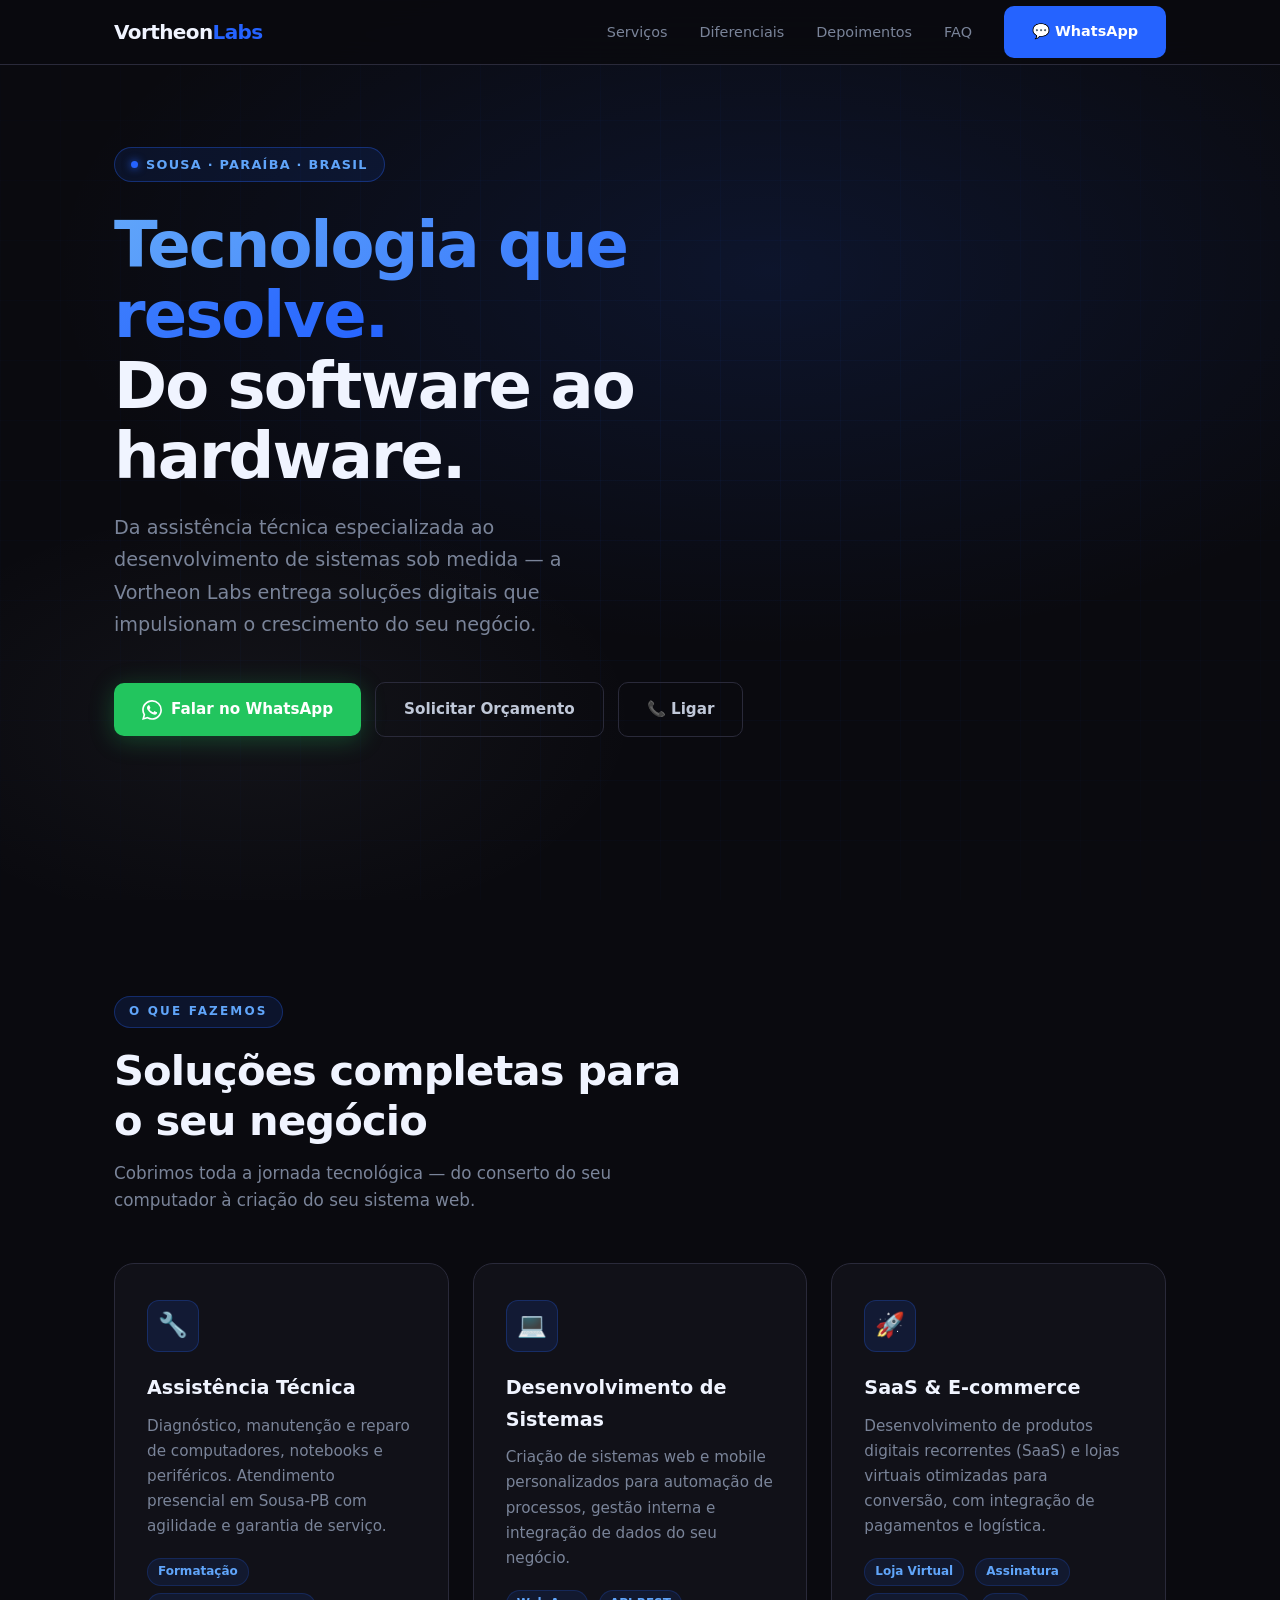
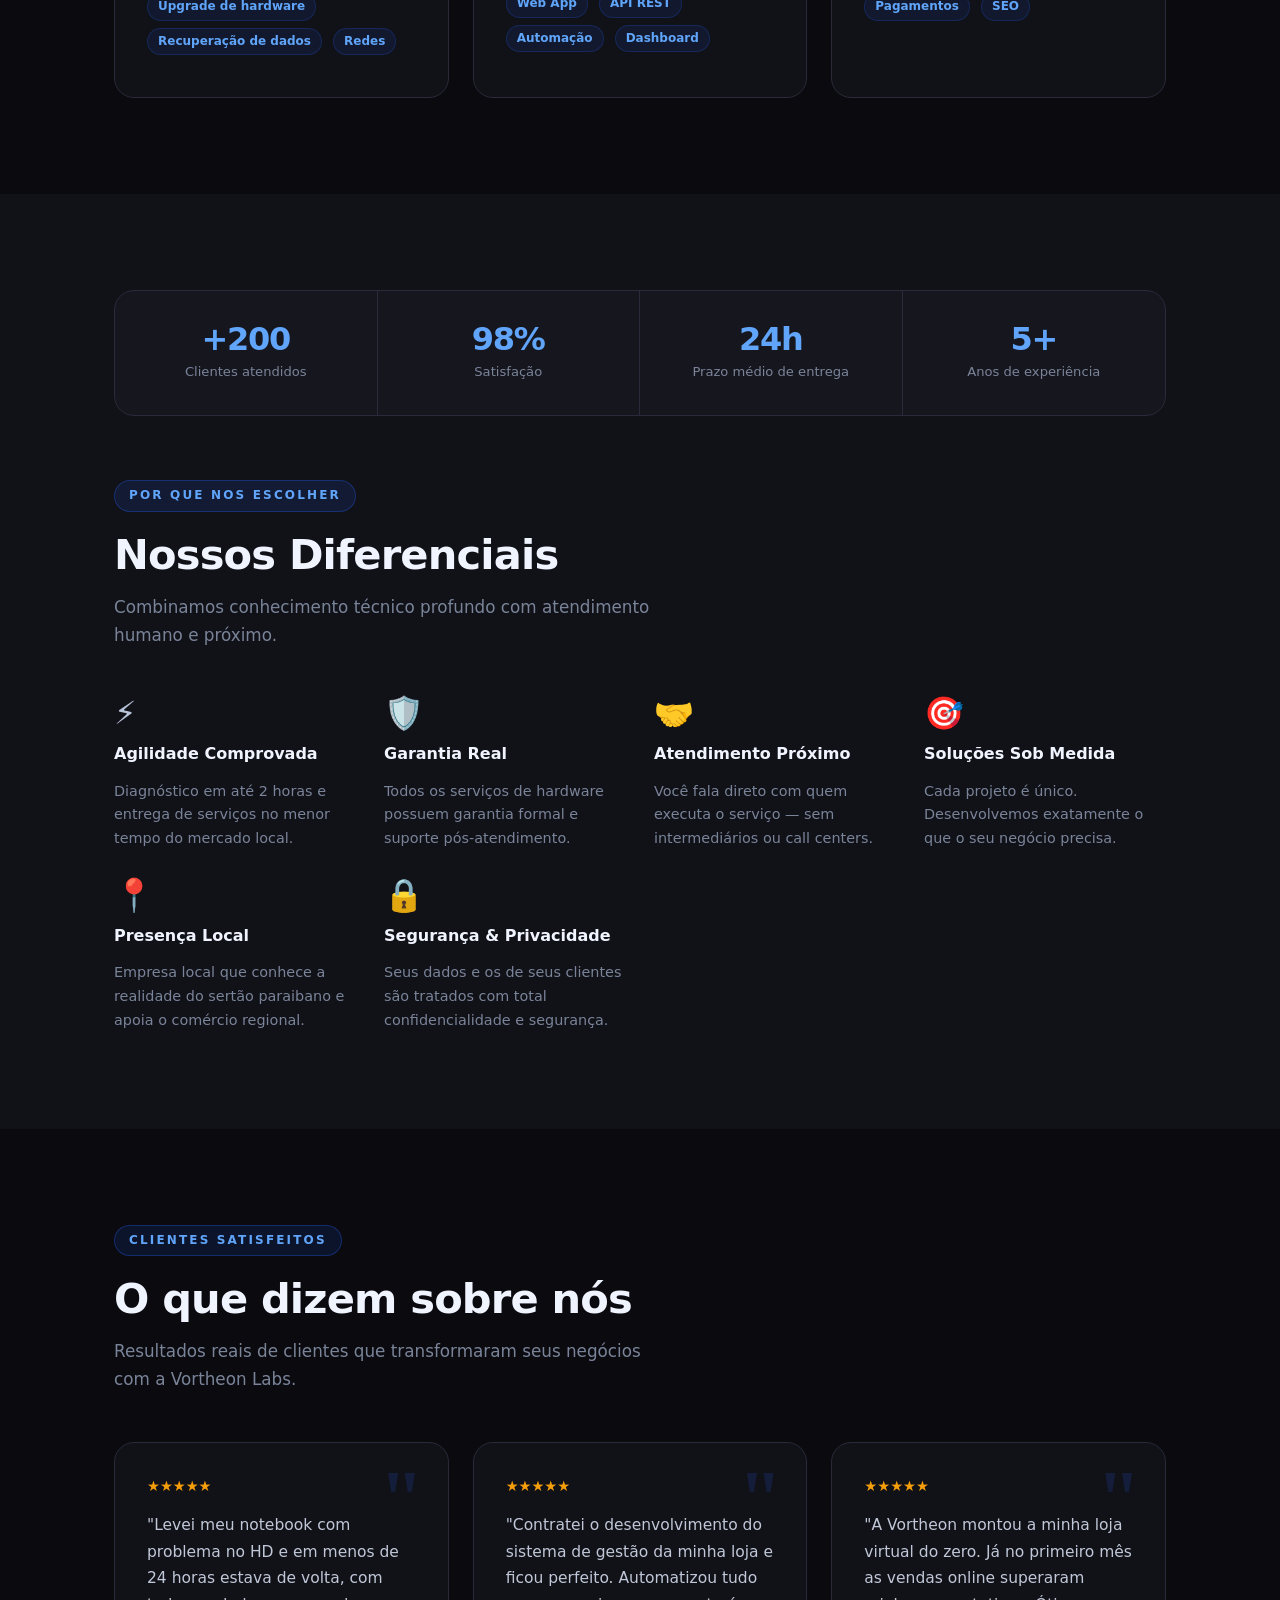
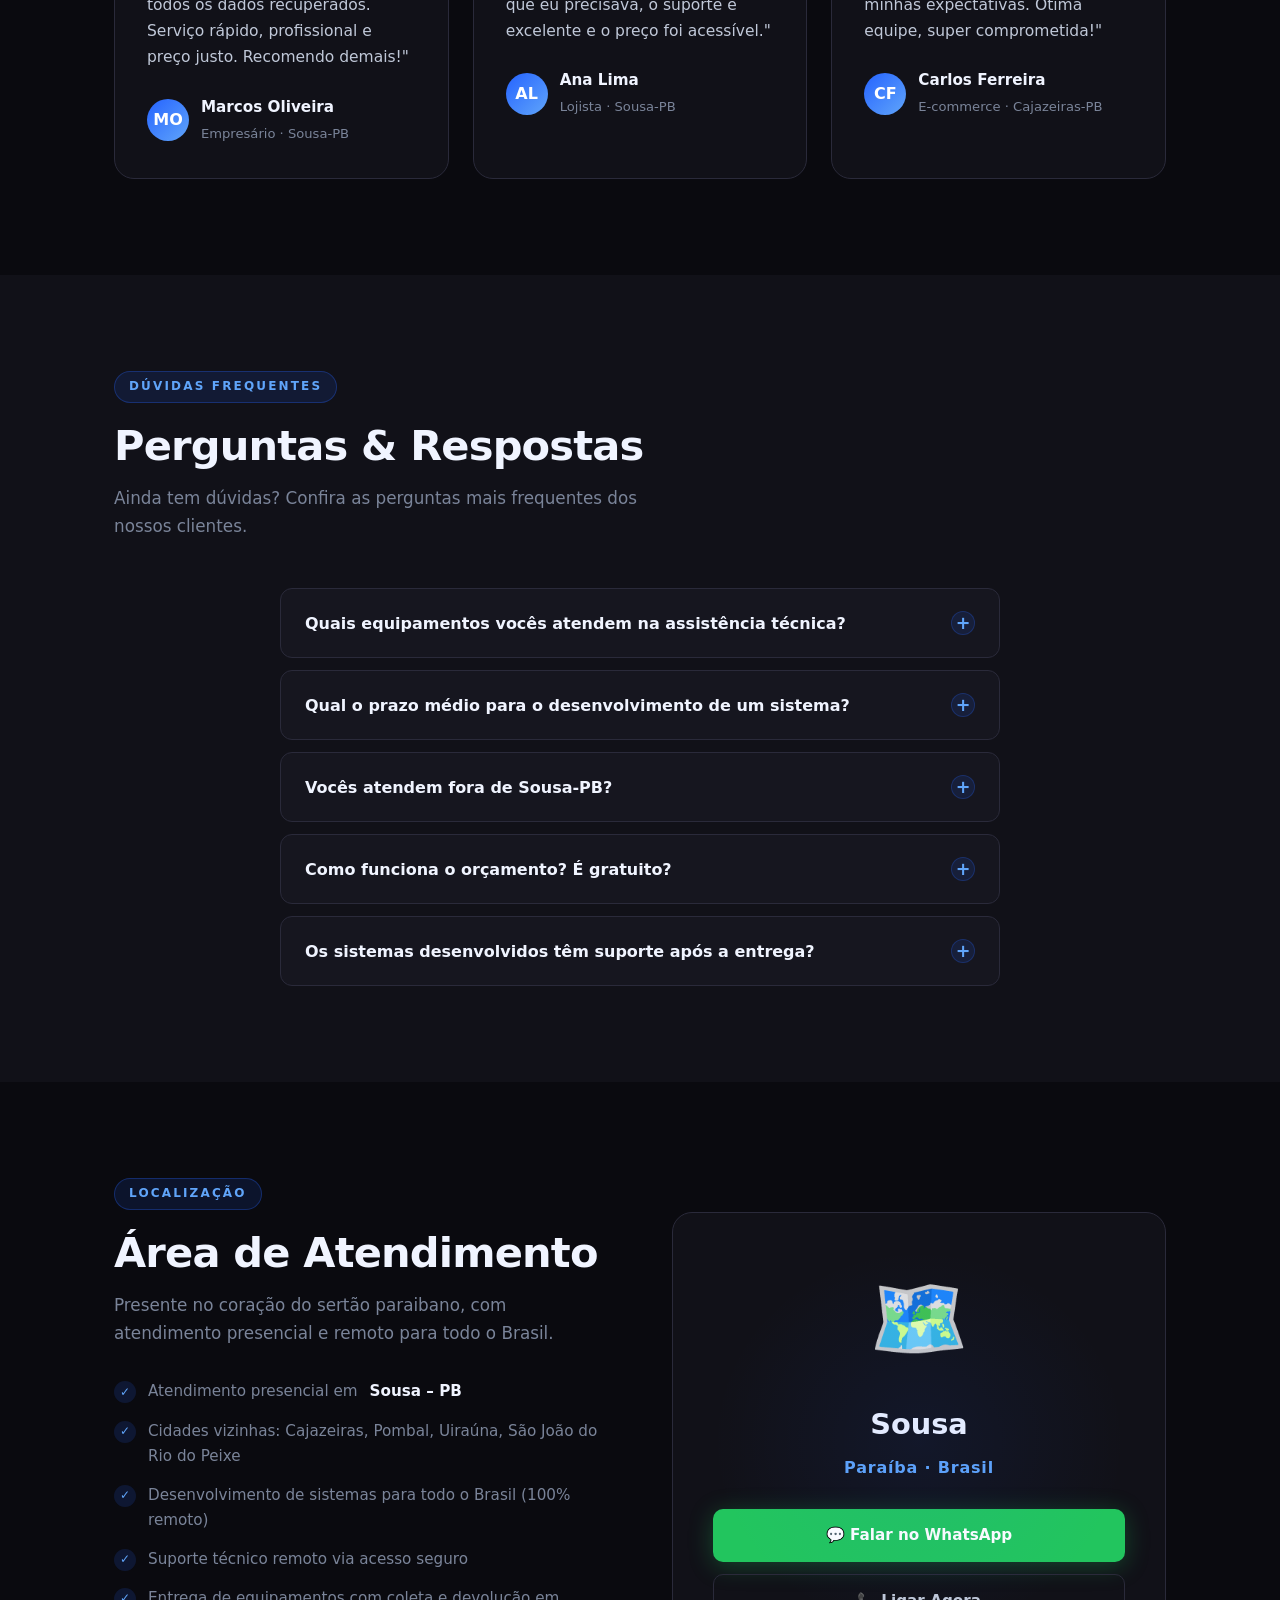
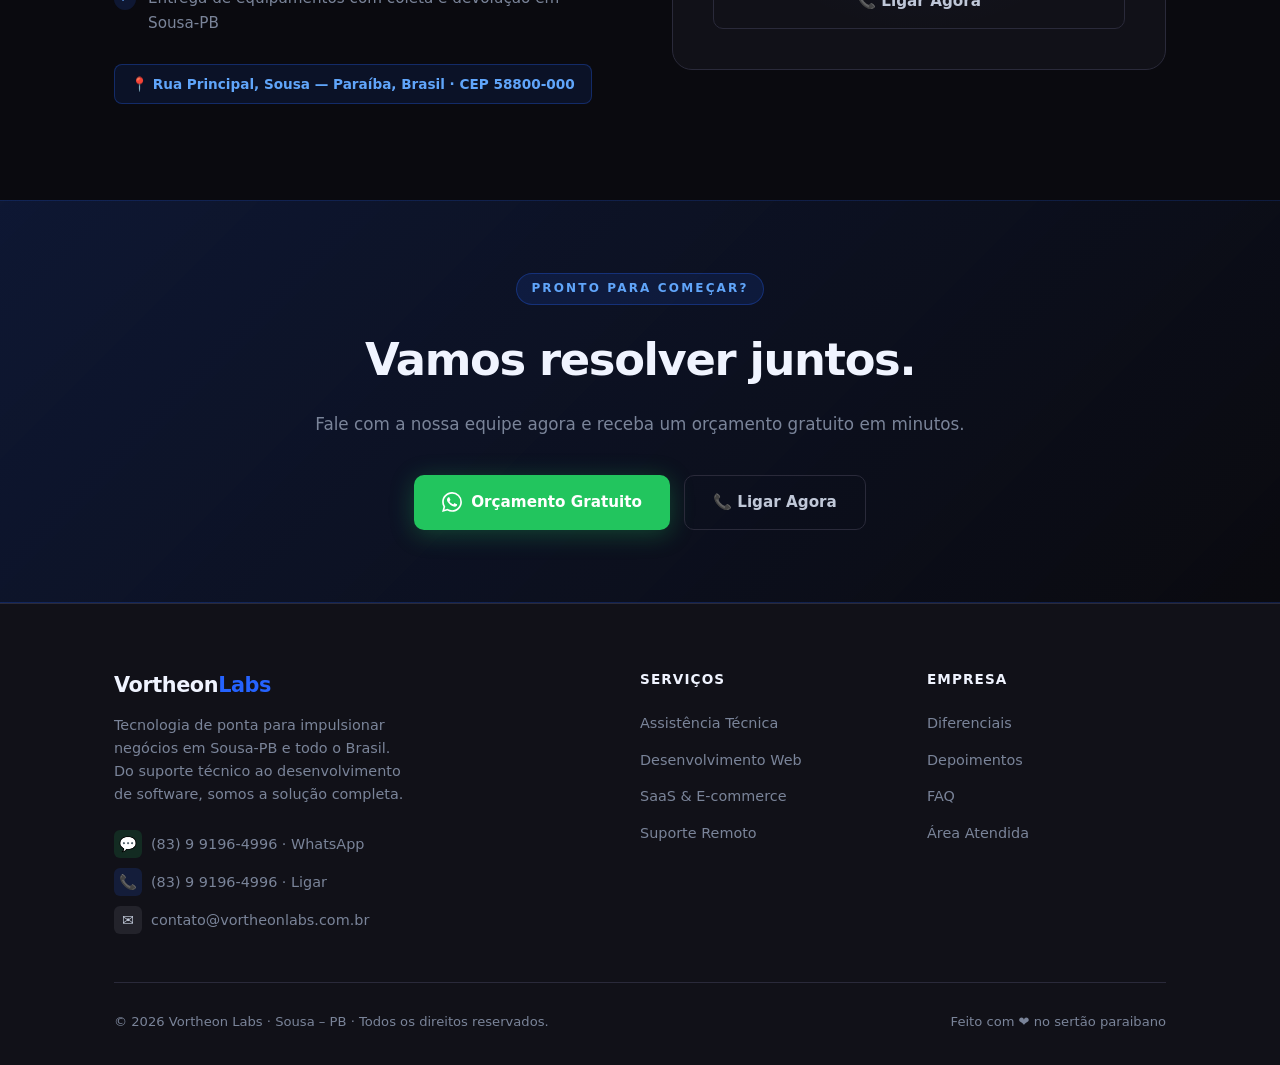
==== index.html @ 68eef3de "Update WhatsApp number to 83991964996 Co-authored-by: FranciscoHonorat <123344918+FranciscoHonorat@u" ====
<!DOCTYPE html>
<html lang="pt-BR">
<head>
  <meta charset="UTF-8" />
  <meta name="viewport" content="width=device-width, initial-scale=1.0" />
  <title>Vortheon Labs — Tecnologia que resolve. Do software ao hardware.</title>
  <meta name="description" content="Vortheon Labs oferece assistência técnica, desenvolvimento de sistemas, SaaS e e-commerce em Sousa-PB e região. Soluções de tecnologia premium para o seu negócio." />
  <meta name="keywords" content="assistência técnica Sousa PB, desenvolvimento de sistemas, SaaS, e-commerce, tecnologia, Vortheon Labs" />
  <meta name="robots" content="index, follow" />

  <!-- Open Graph / Facebook -->
  <meta property="og:type" content="website" />
  <meta property="og:url" content="https://vortheonlabs.com.br/" />
  <meta property="og:title" content="Vortheon Labs — Tecnologia que resolve. Do software ao hardware." />
  <meta property="og:description" content="Assistência técnica, desenvolvimento de sistemas e soluções digitais em Sousa-PB. Tecnologia de ponta para impulsionar o seu negócio." />
  <meta property="og:locale" content="pt_BR" />

  <!-- Twitter Card -->
  <meta name="twitter:card" content="summary_large_image" />
  <meta name="twitter:title" content="Vortheon Labs — Tecnologia que resolve." />
  <meta name="twitter:description" content="Assistência técnica, desenvolvimento de sistemas e soluções digitais em Sousa-PB." />

  <style>
    /* ─── Reset & Base ─────────────────────────────────────────────────────── */
    *, *::before, *::after { box-sizing: border-box; margin: 0; padding: 0; }

    :root {
      --bg:          #0a0a0f;
      --bg-card:     #111118;
      --bg-elevated: #16161f;
      --border:      #2a2a3a;
      --blue:        #2563ff;
      --blue-glow:   #3b82f6;
      --blue-light:  #60a5fa;
      --silver:      #c0c8d8;
      --silver-dim:  #7a8499;
      --white:       #f0f4ff;
      --text:        #b8c4d8;
      --radius:      12px;
      --radius-lg:   20px;
      --transition:  0.25s ease;
      --font:        'Segoe UI', system-ui, -apple-system, sans-serif;
    }

    html { scroll-behavior: smooth; }

    body {
      background-color: var(--bg);
      color: var(--text);
      font-family: var(--font);
      font-size: 16px;
      line-height: 1.65;
      -webkit-font-smoothing: antialiased;
    }

    img { display: block; max-width: 100%; }
    a { color: inherit; text-decoration: none; }
    ul { list-style: none; }

    /* ─── Utility ───────────────────────────────────────────────────────────── */
    .container {
      width: 100%;
      max-width: 1100px;
      margin: 0 auto;
      padding: 0 24px;
    }

    .section-label {
      display: inline-block;
      font-size: 0.75rem;
      font-weight: 600;
      letter-spacing: 0.18em;
      text-transform: uppercase;
      color: var(--blue-light);
      background: rgba(37, 99, 255, 0.12);
      border: 1px solid rgba(37, 99, 255, 0.3);
      padding: 5px 14px;
      border-radius: 100px;
      margin-bottom: 18px;
    }

    .section-title {
      font-size: clamp(1.6rem, 4vw, 2.6rem);
      font-weight: 700;
      color: var(--white);
      line-height: 1.2;
      letter-spacing: -0.02em;
      margin-bottom: 14px;
    }

    .section-subtitle {
      font-size: 1.05rem;
      color: var(--silver-dim);
      max-width: 560px;
      margin-bottom: 48px;
    }

    section { padding: 96px 0; }

    /* ─── Navigation ────────────────────────────────────────────────────────── */
    nav {
      position: fixed;
      top: 0; left: 0; right: 0;
      z-index: 100;
      backdrop-filter: blur(18px);
      -webkit-backdrop-filter: blur(18px);
      background: rgba(10, 10, 15, 0.85);
      border-bottom: 1px solid var(--border);
    }

    .nav-inner {
      display: flex;
      align-items: center;
      justify-content: space-between;
      height: 64px;
    }

    .nav-logo {
      font-size: 1.25rem;
      font-weight: 800;
      letter-spacing: -0.03em;
      color: var(--white);
    }

    .nav-logo span {
      color: var(--blue);
    }

    .nav-links {
      display: flex;
      gap: 32px;
      align-items: center;
    }

    .nav-links a {
      font-size: 0.9rem;
      color: var(--silver-dim);
      transition: color var(--transition);
    }

    .nav-links a:hover { color: var(--white); }

    .nav-cta {
      display: inline-flex;
      align-items: center;
      gap: 8px;
      background: var(--blue);
      color: #fff !important;
      padding: 9px 20px;
      border-radius: 8px;
      font-weight: 600;
      font-size: 0.875rem;
      transition: background var(--transition), box-shadow var(--transition);
    }

    .nav-cta:hover {
      background: var(--blue-glow);
      box-shadow: 0 0 20px rgba(37, 99, 255, 0.45);
    }

    .nav-toggle {
      display: none;
      background: none;
      border: none;
      cursor: pointer;
      padding: 4px;
      color: var(--white);
    }

    /* ─── Hero ──────────────────────────────────────────────────────────────── */
    #hero {
      min-height: 100vh;
      display: flex;
      align-items: center;
      padding-top: 80px;
      position: relative;
      overflow: hidden;
    }

    .hero-bg {
      position: absolute;
      inset: 0;
      background:
        radial-gradient(ellipse 80% 60% at 60% 30%, rgba(37,99,255,0.12) 0%, transparent 70%),
        radial-gradient(ellipse 50% 40% at 20% 80%, rgba(192,200,216,0.05) 0%, transparent 60%);
      pointer-events: none;
    }

    .hero-grid-lines {
      position: absolute;
      inset: 0;
      background-image:
        linear-gradient(rgba(37,99,255,0.05) 1px, transparent 1px),
        linear-gradient(90deg, rgba(37,99,255,0.05) 1px, transparent 1px);
      background-size: 60px 60px;
      pointer-events: none;
      -webkit-mask-image: radial-gradient(ellipse 80% 80% at 50% 50%, black 0%, transparent 100%);
      mask-image: radial-gradient(ellipse 80% 80% at 50% 50%, black 0%, transparent 100%);
    }

    .hero-content {
      position: relative;
      z-index: 1;
      max-width: 760px;
    }

    .hero-badge {
      display: inline-flex;
      align-items: center;
      gap: 8px;
      background: rgba(37, 99, 255, 0.1);
      border: 1px solid rgba(37, 99, 255, 0.35);
      color: var(--blue-light);
      font-size: 0.8rem;
      font-weight: 600;
      letter-spacing: 0.1em;
      text-transform: uppercase;
      padding: 6px 16px;
      border-radius: 100px;
      margin-bottom: 28px;
    }

    .hero-badge::before {
      content: '';
      width: 7px;
      height: 7px;
      border-radius: 50%;
      background: var(--blue);
      box-shadow: 0 0 8px var(--blue);
      animation: pulse 2s infinite;
    }

    @keyframes pulse {
      0%, 100% { opacity: 1; }
      50% { opacity: 0.4; }
    }

    h1 {
      font-size: clamp(2.2rem, 6vw, 4rem);
      font-weight: 800;
      color: var(--white);
      line-height: 1.1;
      letter-spacing: -0.03em;
      margin-bottom: 20px;
    }

    h1 .highlight {
      background: linear-gradient(135deg, var(--blue-light), var(--blue));
      -webkit-background-clip: text;
      -webkit-text-fill-color: transparent;
      background-clip: text;
    }

    .hero-subtitle {
      font-size: clamp(1rem, 2.5vw, 1.2rem);
      color: var(--silver-dim);
      max-width: 540px;
      margin-bottom: 40px;
      line-height: 1.7;
    }

    .hero-actions {
      display: flex;
      flex-wrap: wrap;
      gap: 14px;
      align-items: center;
    }

    /* ─── Buttons ───────────────────────────────────────────────────────────── */
    .btn {
      display: inline-flex;
      align-items: center;
      justify-content: center;
      gap: 9px;
      padding: 14px 28px;
      border-radius: 10px;
      font-weight: 700;
      font-size: 0.95rem;
      cursor: pointer;
      transition: all var(--transition);
      border: none;
      text-decoration: none;
      white-space: nowrap;
    }

    .btn-primary {
      background: var(--blue);
      color: #fff;
      box-shadow: 0 4px 24px rgba(37, 99, 255, 0.35);
    }

    .btn-primary:hover {
      background: var(--blue-glow);
      box-shadow: 0 6px 32px rgba(37, 99, 255, 0.55);
      transform: translateY(-2px);
    }

    .btn-secondary {
      background: transparent;
      color: var(--silver);
      border: 1.5px solid var(--border);
    }

    .btn-secondary:hover {
      border-color: var(--silver-dim);
      color: var(--white);
      transform: translateY(-2px);
    }

    .btn-whatsapp {
      background: #22c55e;
      color: #fff;
      box-shadow: 0 4px 24px rgba(34, 197, 94, 0.3);
    }

    .btn-whatsapp:hover {
      background: #16a34a;
      box-shadow: 0 6px 32px rgba(34, 197, 94, 0.45);
      transform: translateY(-2px);
    }

    /* ─── Services ──────────────────────────────────────────────────────────── */
    #servicos { background: var(--bg); }

    .services-grid {
      display: grid;
      grid-template-columns: repeat(auto-fit, minmax(300px, 1fr));
      gap: 24px;
    }

    .service-card {
      background: var(--bg-card);
      border: 1px solid var(--border);
      border-radius: var(--radius-lg);
      padding: 36px 32px;
      transition: all var(--transition);
      position: relative;
      overflow: hidden;
    }

    .service-card::before {
      content: '';
      position: absolute;
      top: 0; left: 0; right: 0;
      height: 3px;
      background: linear-gradient(90deg, var(--blue), var(--blue-light));
      opacity: 0;
      transition: opacity var(--transition);
    }

    .service-card:hover {
      border-color: rgba(37, 99, 255, 0.4);
      transform: translateY(-4px);
      box-shadow: 0 16px 48px rgba(37, 99, 255, 0.12);
    }

    .service-card:hover::before { opacity: 1; }

    .service-icon {
      width: 52px;
      height: 52px;
      border-radius: var(--radius);
      background: rgba(37, 99, 255, 0.12);
      border: 1px solid rgba(37, 99, 255, 0.25);
      display: flex;
      align-items: center;
      justify-content: center;
      margin-bottom: 20px;
      font-size: 1.5rem;
    }

    .service-card h3 {
      font-size: 1.2rem;
      font-weight: 700;
      color: var(--white);
      margin-bottom: 10px;
    }

    .service-card p {
      color: var(--silver-dim);
      font-size: 0.95rem;
      margin-bottom: 18px;
    }

    .service-tag {
      display: inline-block;
      font-size: 0.75rem;
      font-weight: 600;
      color: var(--blue-light);
      background: rgba(37, 99, 255, 0.1);
      border: 1px solid rgba(37, 99, 255, 0.2);
      padding: 3px 10px;
      border-radius: 100px;
      margin-right: 6px;
      margin-bottom: 6px;
    }

    /* ─── Diferenciais ──────────────────────────────────────────────────────── */
    #diferenciais { background: var(--bg-card); }

    .diff-grid {
      display: grid;
      grid-template-columns: repeat(auto-fit, minmax(220px, 1fr));
      gap: 28px;
    }

    .diff-item {
      display: flex;
      flex-direction: column;
      gap: 12px;
    }

    .diff-icon {
      font-size: 2rem;
      line-height: 1;
    }

    .diff-item h4 {
      font-size: 1rem;
      font-weight: 700;
      color: var(--white);
    }

    .diff-item p {
      font-size: 0.9rem;
      color: var(--silver-dim);
    }

    .diff-number {
      font-size: 2.5rem;
      font-weight: 800;
      color: var(--blue);
      letter-spacing: -0.04em;
      line-height: 1;
    }

    /* ─── Stats Bar ─────────────────────────────────────────────────────────── */
    .stats-bar {
      display: grid;
      grid-template-columns: repeat(auto-fit, minmax(150px, 1fr));
      gap: 0;
      background: var(--bg-elevated);
      border: 1px solid var(--border);
      border-radius: var(--radius-lg);
      overflow: hidden;
      margin-bottom: 64px;
    }

    .stat-item {
      padding: 32px 28px;
      text-align: center;
      border-right: 1px solid var(--border);
    }

    .stat-item:last-child { border-right: none; }

    .stat-value {
      font-size: 2rem;
      font-weight: 800;
      color: var(--blue-light);
      letter-spacing: -0.04em;
      line-height: 1;
      margin-bottom: 6px;
    }

    .stat-label {
      font-size: 0.82rem;
      color: var(--silver-dim);
      font-weight: 500;
    }

    /* ─── Depoimentos ───────────────────────────────────────────────────────── */
    #depoimentos { background: var(--bg); }

    .testimonials-grid {
      display: grid;
      grid-template-columns: repeat(auto-fit, minmax(300px, 1fr));
      gap: 24px;
    }

    .testimonial-card {
      background: var(--bg-card);
      border: 1px solid var(--border);
      border-radius: var(--radius-lg);
      padding: 32px;
      position: relative;
    }

    .testimonial-card::before {
      content: '"';
      position: absolute;
      top: 16px;
      right: 24px;
      font-size: 5rem;
      font-weight: 800;
      color: rgba(37, 99, 255, 0.15);
      line-height: 1;
      font-family: Georgia, serif;
    }

    .stars {
      display: flex;
      gap: 3px;
      margin-bottom: 14px;
      color: #f59e0b;
      font-size: 0.9rem;
    }

    .testimonial-card p {
      color: var(--silver);
      font-size: 0.97rem;
      line-height: 1.7;
      margin-bottom: 24px;
      position: relative;
    }

    .testimonial-author {
      display: flex;
      align-items: center;
      gap: 12px;
    }

    .author-avatar {
      width: 42px;
      height: 42px;
      border-radius: 50%;
      background: linear-gradient(135deg, var(--blue), var(--blue-light));
      display: flex;
      align-items: center;
      justify-content: center;
      font-weight: 700;
      font-size: 1rem;
      color: #fff;
      flex-shrink: 0;
    }

    .author-info strong {
      display: block;
      color: var(--white);
      font-size: 0.95rem;
      font-weight: 600;
    }

    .author-info span {
      font-size: 0.82rem;
      color: var(--silver-dim);
    }

    /* ─── FAQ ───────────────────────────────────────────────────────────────── */
    #faq { background: var(--bg-card); }

    .faq-list {
      max-width: 720px;
      margin: 0 auto;
      display: flex;
      flex-direction: column;
      gap: 12px;
    }

    .faq-item {
      background: var(--bg-elevated);
      border: 1px solid var(--border);
      border-radius: var(--radius);
      overflow: hidden;
    }

    .faq-question {
      width: 100%;
      background: none;
      border: none;
      padding: 22px 24px;
      display: flex;
      align-items: center;
      justify-content: space-between;
      gap: 16px;
      cursor: pointer;
      text-align: left;
      color: var(--white);
      font-size: 1rem;
      font-weight: 600;
      font-family: var(--font);
      transition: color var(--transition);
    }

    .faq-question:hover { color: var(--blue-light); }

    .faq-icon {
      flex-shrink: 0;
      width: 24px;
      height: 24px;
      border-radius: 50%;
      background: rgba(37, 99, 255, 0.12);
      border: 1px solid rgba(37, 99, 255, 0.25);
      display: flex;
      align-items: center;
      justify-content: center;
      font-size: 1.1rem;
      line-height: 1;
      color: var(--blue-light);
      transition: transform var(--transition), background var(--transition);
    }

    .faq-item.open .faq-icon {
      transform: rotate(45deg);
      background: rgba(37, 99, 255, 0.25);
    }

    .faq-answer {
      max-height: 0;
      overflow: hidden;
      transition: max-height 0.35s ease, padding var(--transition);
      padding: 0 24px;
    }

    .faq-item.open .faq-answer {
      max-height: 400px;
      padding-bottom: 22px;
    }

    .faq-answer p {
      color: var(--silver-dim);
      font-size: 0.95rem;
      line-height: 1.7;
    }

    /* ─── Área Atendida ─────────────────────────────────────────────────────── */
    #area { background: var(--bg); }

    .area-inner {
      display: grid;
      grid-template-columns: 1fr 1fr;
      gap: 64px;
      align-items: center;
    }

    .area-map {
      background: var(--bg-card);
      border: 1px solid var(--border);
      border-radius: var(--radius-lg);
      padding: 40px;
      text-align: center;
      position: relative;
      overflow: hidden;
    }

    .area-map::before {
      content: '';
      position: absolute;
      inset: 0;
      background: radial-gradient(ellipse 60% 60% at 50% 50%, rgba(37,99,255,0.08) 0%, transparent 70%);
      pointer-events: none;
    }

    .map-icon {
      font-size: 5rem;
      margin-bottom: 16px;
      display: block;
    }

    .map-city {
      font-size: 1.8rem;
      font-weight: 800;
      color: var(--white);
      margin-bottom: 6px;
    }

    .map-state {
      font-size: 1rem;
      color: var(--blue-light);
      font-weight: 600;
      letter-spacing: 0.05em;
    }

    .area-list {
      display: flex;
      flex-direction: column;
      gap: 14px;
      margin-top: 32px;
    }

    .area-list-item {
      display: flex;
      align-items: flex-start;
      gap: 12px;
      color: var(--silver-dim);
      font-size: 0.95rem;
    }

    .area-list-item::before {
      content: '✓';
      flex-shrink: 0;
      width: 22px;
      height: 22px;
      border-radius: 50%;
      background: rgba(37, 99, 255, 0.15);
      color: var(--blue-light);
      display: flex;
      align-items: center;
      justify-content: center;
      font-size: 0.75rem;
      font-weight: 700;
      margin-top: 2px;
    }

    .area-highlight {
      display: inline-flex;
      align-items: center;
      gap: 8px;
      background: rgba(37, 99, 255, 0.1);
      border: 1px solid rgba(37, 99, 255, 0.3);
      color: var(--blue-light);
      font-size: 0.85rem;
      font-weight: 600;
      padding: 8px 16px;
      border-radius: 8px;
      margin-top: 28px;
    }

    /* ─── CTA Strip ─────────────────────────────────────────────────────────── */
    #cta {
      background: linear-gradient(135deg, rgba(37,99,255,0.15) 0%, rgba(10,10,15,0.8) 100%);
      border-top: 1px solid rgba(37, 99, 255, 0.2);
      border-bottom: 1px solid rgba(37, 99, 255, 0.2);
      padding: 72px 0;
    }

    .cta-inner {
      text-align: center;
    }

    .cta-inner h2 {
      font-size: clamp(1.8rem, 4vw, 2.8rem);
      font-weight: 800;
      color: var(--white);
      letter-spacing: -0.03em;
      margin-bottom: 14px;
    }

    .cta-inner p {
      color: var(--silver-dim);
      font-size: 1.05rem;
      margin-bottom: 36px;
    }

    .cta-actions {
      display: flex;
      gap: 14px;
      justify-content: center;
      flex-wrap: wrap;
    }

    /* ─── Footer ────────────────────────────────────────────────────────────── */
    footer {
      background: var(--bg-card);
      border-top: 1px solid var(--border);
      padding: 64px 0 32px;
    }

    .footer-grid {
      display: grid;
      grid-template-columns: 2fr 1fr 1fr;
      gap: 48px;
      margin-bottom: 48px;
    }

    .footer-brand h3 {
      font-size: 1.3rem;
      font-weight: 800;
      color: var(--white);
      letter-spacing: -0.02em;
      margin-bottom: 12px;
    }

    .footer-brand h3 span { color: var(--blue); }

    .footer-brand p {
      color: var(--silver-dim);
      font-size: 0.9rem;
      max-width: 300px;
      line-height: 1.6;
      margin-bottom: 24px;
    }

    .contact-links {
      display: flex;
      flex-direction: column;
      gap: 10px;
    }

    .contact-link {
      display: inline-flex;
      align-items: center;
      gap: 9px;
      font-size: 0.9rem;
      color: var(--silver-dim);
      transition: color var(--transition);
    }

    .contact-link:hover { color: var(--white); }

    .contact-link-icon {
      width: 28px;
      height: 28px;
      border-radius: 6px;
      display: flex;
      align-items: center;
      justify-content: center;
      font-size: 0.9rem;
    }

    .contact-link-icon.wa { background: rgba(34, 197, 94, 0.15); color: #22c55e; }
    .contact-link-icon.tel { background: rgba(37, 99, 255, 0.15); color: var(--blue-light); }
    .contact-link-icon.mail { background: rgba(192, 200, 216, 0.1); color: var(--silver); }

    .footer-col h4 {
      font-size: 0.85rem;
      font-weight: 700;
      color: var(--white);
      letter-spacing: 0.08em;
      text-transform: uppercase;
      margin-bottom: 20px;
    }

    .footer-col ul { display: flex; flex-direction: column; gap: 10px; }

    .footer-col a {
      font-size: 0.9rem;
      color: var(--silver-dim);
      transition: color var(--transition);
    }

    .footer-col a:hover { color: var(--blue-light); }

    .footer-bottom {
      display: flex;
      align-items: center;
      justify-content: space-between;
      flex-wrap: wrap;
      gap: 12px;
      padding-top: 28px;
      border-top: 1px solid var(--border);
      font-size: 0.82rem;
      color: var(--silver-dim);
    }

    /* ─── Scroll-to-top ─────────────────────────────────────────────────────── */
    #scroll-top {
      position: fixed;
      bottom: 28px;
      right: 24px;
      width: 44px;
      height: 44px;
      border-radius: 50%;
      background: var(--blue);
      border: none;
      color: #fff;
      font-size: 1.1rem;
      cursor: pointer;
      display: flex;
      align-items: center;
      justify-content: center;
      opacity: 0;
      pointer-events: none;
      transition: opacity 0.3s, transform 0.3s;
      box-shadow: 0 4px 16px rgba(37, 99, 255, 0.45);
      z-index: 90;
    }

    #scroll-top.visible {
      opacity: 1;
      pointer-events: auto;
    }

    #scroll-top:hover { transform: translateY(-3px); }

    /* ─── Responsive ────────────────────────────────────────────────────────── */
    @media (max-width: 900px) {
      .area-inner { grid-template-columns: 1fr; gap: 40px; }
      .footer-grid { grid-template-columns: 1fr 1fr; }
      .footer-brand { grid-column: 1 / -1; }
    }

    @media (max-width: 680px) {
      section { padding: 72px 0; }

      .nav-links { display: none; }
      .nav-toggle { display: block; }

      .nav-links.open {
        display: flex;
        flex-direction: column;
        position: absolute;
        top: 64px;
        left: 0;
        right: 0;
        background: rgba(10, 10, 15, 0.98);
        border-bottom: 1px solid var(--border);
        padding: 16px 24px 24px;
        gap: 16px;
      }

      .nav-links.open .nav-cta { width: 100%; text-align: center; }

      .stats-bar { grid-template-columns: repeat(2, 1fr); }
      .stat-item:nth-child(even) { border-right: none; }
      .stat-item { border-bottom: 1px solid var(--border); }
      .stat-item:nth-last-child(-n+2) { border-bottom: none; }

      .footer-grid { grid-template-columns: 1fr; }

      .cta-actions { flex-direction: column; align-items: center; }
      .hero-actions { flex-direction: column; align-items: flex-start; }
    }

    /* ─── Skip link (accessibility) ─────────────────────────────────────────── */
    .skip-link {
      position: absolute;
      top: -100px;
      left: 16px;
      background: var(--blue);
      color: #fff;
      padding: 10px 20px;
      border-radius: 8px;
      z-index: 999;
      font-weight: 600;
      transition: top 0.2s;
    }

    .skip-link:focus { top: 16px; }
  </style>
</head>
<body>

  <a href="#conteudo-principal" class="skip-link">Pular para o conteúdo principal</a>

  <!-- ═══ NAVEGAÇÃO ══════════════════════════════════════════════════════════ -->
  <nav role="navigation" aria-label="Navegação principal">
    <div class="container nav-inner">
      <a href="#hero" class="nav-logo" aria-label="Vortheon Labs - página inicial">
        Vortheon<span>Labs</span>
      </a>

      <ul class="nav-links" id="nav-links" role="list">
        <li><a href="#servicos">Serviços</a></li>
        <li><a href="#diferenciais">Diferenciais</a></li>
        <li><a href="#depoimentos">Depoimentos</a></li>
        <li><a href="#faq">FAQ</a></li>
        <li>
          <a href="https://wa.me/5583991964996" target="_blank" rel="noopener noreferrer"
             class="nav-cta btn" aria-label="Falar no WhatsApp">
            💬 WhatsApp
          </a>
        </li>
      </ul>

      <button class="nav-toggle" id="nav-toggle" aria-label="Abrir menu de navegação"
              aria-expanded="false" aria-controls="nav-links">
        <svg width="22" height="22" viewBox="0 0 22 22" fill="none" aria-hidden="true">
          <rect y="3" width="22" height="2.5" rx="1.25" fill="currentColor"/>
          <rect y="9.75" width="22" height="2.5" rx="1.25" fill="currentColor"/>
          <rect y="16.5" width="22" height="2.5" rx="1.25" fill="currentColor"/>
        </svg>
      </button>
    </div>
  </nav>

  <main id="conteudo-principal">

    <!-- ═══ HERO ════════════════════════════════════════════════════════════ -->
    <section id="hero" aria-labelledby="hero-title">
      <div class="hero-bg" aria-hidden="true"></div>
      <div class="hero-grid-lines" aria-hidden="true"></div>
      <div class="container">
        <div class="hero-content">
          <div class="hero-badge" aria-hidden="true">Sousa · Paraíba · Brasil</div>

          <h1 id="hero-title">
            <span class="highlight">Tecnologia que resolve.</span><br />
            Do software ao hardware.
          </h1>

          <p class="hero-subtitle">
            Da assistência técnica especializada ao desenvolvimento de sistemas sob medida —
            a Vortheon Labs entrega soluções digitais que impulsionam o crescimento do seu negócio.
          </p>

          <div class="hero-actions">
            <a href="https://wa.me/5583991964996?text=Ol%C3%A1%2C%20gostaria%20de%20um%20or%C3%A7amento!"
               target="_blank" rel="noopener noreferrer"
               class="btn btn-whatsapp"
               aria-label="Falar no WhatsApp">
              <svg width="20" height="20" viewBox="0 0 24 24" fill="currentColor" aria-hidden="true">
                <path d="M17.472 14.382c-.297-.149-1.758-.867-2.03-.967-.273-.099-.471-.148-.67.15-.197.297-.767.966-.94 1.164-.173.199-.347.223-.644.075-.297-.15-1.255-.463-2.39-1.475-.883-.788-1.48-1.761-1.653-2.059-.173-.297-.018-.458.13-.606.134-.133.298-.347.446-.52.149-.174.198-.298.298-.497.099-.198.05-.371-.025-.52-.075-.149-.669-1.612-.916-2.207-.242-.579-.487-.5-.669-.51-.173-.008-.371-.01-.57-.01-.198 0-.52.074-.792.372-.272.297-1.04 1.016-1.04 2.479 0 1.462 1.065 2.875 1.213 3.074.149.198 2.096 3.2 5.077 4.487.709.306 1.262.489 1.694.625.712.227 1.36.195 1.871.118.571-.085 1.758-.719 2.006-1.413.248-.694.248-1.289.173-1.413-.074-.124-.272-.198-.57-.347m-5.421 7.403h-.004a9.87 9.87 0 01-5.031-1.378l-.361-.214-3.741.982.998-3.648-.235-.374a9.86 9.86 0 01-1.51-5.26c.001-5.45 4.436-9.884 9.888-9.884 2.64 0 5.122 1.03 6.988 2.898a9.825 9.825 0 012.893 6.994c-.003 5.45-4.437 9.884-9.885 9.884m8.413-18.297A11.815 11.815 0 0012.05 0C5.495 0 .16 5.335.157 11.892c0 2.096.547 4.142 1.588 5.945L.057 24l6.305-1.654a11.882 11.882 0 005.683 1.448h.005c6.554 0 11.89-5.335 11.893-11.893a11.821 11.821 0 00-3.48-8.413z"/>
              </svg>
              Falar no WhatsApp
            </a>

            <a href="#servicos" class="btn btn-secondary" aria-label="Solicitar orçamento">
              Solicitar Orçamento
            </a>

            <a href="tel:+5583991964996" class="btn btn-secondary" aria-label="Ligar agora">
              📞 Ligar
            </a>
          </div>
        </div>
      </div>
    </section>

    <!-- ═══ SERVIÇOS ════════════════════════════════════════════════════════ -->
    <section id="servicos" aria-labelledby="servicos-title">
      <div class="container">
        <div class="section-label" aria-hidden="true">O que fazemos</div>
        <h2 class="section-title" id="servicos-title">
          Soluções completas para<br />o seu negócio
        </h2>
        <p class="section-subtitle">
          Cobrimos toda a jornada tecnológica — do conserto do seu computador à criação do seu sistema web.
        </p>

        <div class="services-grid">

          <!-- Assistência Técnica -->
          <article class="service-card" aria-labelledby="service-assistencia">
            <div class="service-icon" aria-hidden="true">🔧</div>
            <h3 id="service-assistencia">Assistência Técnica</h3>
            <p>
              Diagnóstico, manutenção e reparo de computadores, notebooks e periféricos.
              Atendimento presencial em Sousa-PB com agilidade e garantia de serviço.
            </p>
            <div>
              <span class="service-tag">Formatação</span>
              <span class="service-tag">Upgrade de hardware</span>
              <span class="service-tag">Recuperação de dados</span>
              <span class="service-tag">Redes</span>
            </div>
          </article>

          <!-- Desenvolvimento de Sistemas -->
          <article class="service-card" aria-labelledby="service-dev">
            <div class="service-icon" aria-hidden="true">💻</div>
            <h3 id="service-dev">Desenvolvimento de Sistemas</h3>
            <p>
              Criação de sistemas web e mobile personalizados para automação de processos,
              gestão interna e integração de dados do seu negócio.
            </p>
            <div>
              <span class="service-tag">Web App</span>
              <span class="service-tag">API REST</span>
              <span class="service-tag">Automação</span>
              <span class="service-tag">Dashboard</span>
            </div>
          </article>

          <!-- SaaS & E-commerce -->
          <article class="service-card" aria-labelledby="service-saas">
            <div class="service-icon" aria-hidden="true">🚀</div>
            <h3 id="service-saas">SaaS & E-commerce</h3>
            <p>
              Desenvolvimento de produtos digitais recorrentes (SaaS) e lojas virtuais
              otimizadas para conversão, com integração de pagamentos e logística.
            </p>
            <div>
              <span class="service-tag">Loja Virtual</span>
              <span class="service-tag">Assinatura</span>
              <span class="service-tag">Pagamentos</span>
              <span class="service-tag">SEO</span>
            </div>
          </article>

        </div>
      </div>
    </section>

    <!-- ═══ DIFERENCIAIS ════════════════════════════════════════════════════ -->
    <section id="diferenciais" aria-labelledby="diferenciais-title">
      <div class="container">

        <div class="stats-bar" role="list" aria-label="Números da Vortheon Labs">
          <div class="stat-item" role="listitem">
            <div class="stat-value">+200</div>
            <div class="stat-label">Clientes atendidos</div>
          </div>
          <div class="stat-item" role="listitem">
            <div class="stat-value">98%</div>
            <div class="stat-label">Satisfação</div>
          </div>
          <div class="stat-item" role="listitem">
            <div class="stat-value">24h</div>
            <div class="stat-label">Prazo médio de entrega</div>
          </div>
          <div class="stat-item" role="listitem">
            <div class="stat-value">5+</div>
            <div class="stat-label">Anos de experiência</div>
          </div>
        </div>

        <div class="section-label" aria-hidden="true">Por que nos escolher</div>
        <h2 class="section-title" id="diferenciais-title">Nossos Diferenciais</h2>
        <p class="section-subtitle">
          Combinamos conhecimento técnico profundo com atendimento humano e próximo.
        </p>

        <div class="diff-grid">
          <div class="diff-item">
            <div class="diff-icon" aria-hidden="true">⚡</div>
            <h4>Agilidade Comprovada</h4>
            <p>Diagnóstico em até 2 horas e entrega de serviços no menor tempo do mercado local.</p>
          </div>

          <div class="diff-item">
            <div class="diff-icon" aria-hidden="true">🛡️</div>
            <h4>Garantia Real</h4>
            <p>Todos os serviços de hardware possuem garantia formal e suporte pós-atendimento.</p>
          </div>

          <div class="diff-item">
            <div class="diff-icon" aria-hidden="true">🤝</div>
            <h4>Atendimento Próximo</h4>
            <p>Você fala direto com quem executa o serviço — sem intermediários ou call centers.</p>
          </div>

          <div class="diff-item">
            <div class="diff-icon" aria-hidden="true">🎯</div>
            <h4>Soluções Sob Medida</h4>
            <p>Cada projeto é único. Desenvolvemos exatamente o que o seu negócio precisa.</p>
          </div>

          <div class="diff-item">
            <div class="diff-icon" aria-hidden="true">📍</div>
            <h4>Presença Local</h4>
            <p>Empresa local que conhece a realidade do sertão paraibano e apoia o comércio regional.</p>
          </div>

          <div class="diff-item">
            <div class="diff-icon" aria-hidden="true">🔒</div>
            <h4>Segurança & Privacidade</h4>
            <p>Seus dados e os de seus clientes são tratados com total confidencialidade e segurança.</p>
          </div>
        </div>
      </div>
    </section>

    <!-- ═══ DEPOIMENTOS ═════════════════════════════════════════════════════ -->
    <section id="depoimentos" aria-labelledby="depoimentos-title">
      <div class="container">
        <div class="section-label" aria-hidden="true">Clientes satisfeitos</div>
        <h2 class="section-title" id="depoimentos-title">O que dizem sobre nós</h2>
        <p class="section-subtitle">Resultados reais de clientes que transformaram seus negócios com a Vortheon Labs.</p>

        <div class="testimonials-grid">

          <article class="testimonial-card" aria-label="Depoimento de Marcos Oliveira">
            <div class="stars" aria-label="5 estrelas">★★★★★</div>
            <p>
              "Levei meu notebook com problema no HD e em menos de 24 horas estava de volta, com todos os dados recuperados.
              Serviço rápido, profissional e preço justo. Recomendo demais!"
            </p>
            <div class="testimonial-author">
              <div class="author-avatar" aria-hidden="true">MO</div>
              <div class="author-info">
                <strong>Marcos Oliveira</strong>
                <span>Empresário · Sousa-PB</span>
              </div>
            </div>
          </article>

          <article class="testimonial-card" aria-label="Depoimento de Ana Lima">
            <div class="stars" aria-label="5 estrelas">★★★★★</div>
            <p>
              "Contratei o desenvolvimento do sistema de gestão da minha loja e ficou perfeito.
              Automatizou tudo que eu precisava, o suporte é excelente e o preço foi acessível."
            </p>
            <div class="testimonial-author">
              <div class="author-avatar" aria-hidden="true">AL</div>
              <div class="author-info">
                <strong>Ana Lima</strong>
                <span>Lojista · Sousa-PB</span>
              </div>
            </div>
          </article>

          <article class="testimonial-card" aria-label="Depoimento de Carlos Ferreira">
            <div class="stars" aria-label="5 estrelas">★★★★★</div>
            <p>
              "A Vortheon montou a minha loja virtual do zero. Já no primeiro mês as vendas online
              superaram minhas expectativas. Ótima equipe, super comprometida!"
            </p>
            <div class="testimonial-author">
              <div class="author-avatar" aria-hidden="true">CF</div>
              <div class="author-info">
                <strong>Carlos Ferreira</strong>
                <span>E-commerce · Cajazeiras-PB</span>
              </div>
            </div>
          </article>

        </div>
      </div>
    </section>

    <!-- ═══ FAQ ══════════════════════════════════════════════════════════════ -->
    <section id="faq" aria-labelledby="faq-title">
      <div class="container">
        <div class="section-label" aria-hidden="true">Dúvidas frequentes</div>
        <h2 class="section-title" id="faq-title">Perguntas &amp; Respostas</h2>
        <p class="section-subtitle">Ainda tem dúvidas? Confira as perguntas mais frequentes dos nossos clientes.</p>

        <div class="faq-list" role="list">

          <div class="faq-item" role="listitem">
            <button class="faq-question" aria-expanded="false" aria-controls="faq-1">
              Quais equipamentos vocês atendem na assistência técnica?
              <span class="faq-icon" aria-hidden="true">+</span>
            </button>
            <div class="faq-answer" id="faq-1" role="region">
              <p>
                Atendemos computadores desktop, notebooks, ultrabooks, all-in-ones e periféricos
                (impressoras, scanners, teclados, mouses, monitores). Trabalhamos com todas as marcas
                e sistemas operacionais (Windows, Linux e macOS).
              </p>
            </div>
          </div>

          <div class="faq-item" role="listitem">
            <button class="faq-question" aria-expanded="false" aria-controls="faq-2">
              Qual o prazo médio para o desenvolvimento de um sistema?
              <span class="faq-icon" aria-hidden="true">+</span>
            </button>
            <div class="faq-answer" id="faq-2" role="region">
              <p>
                Depende da complexidade do projeto. Uma landing page ou site institucional fica pronto
                em 5 a 10 dias úteis. Sistemas web mais complexos (ERP, e-commerce, SaaS) levam de 4 a
                12 semanas. Sempre entregamos um cronograma detalhado antes de iniciar o desenvolvimento.
              </p>
            </div>
          </div>

          <div class="faq-item" role="listitem">
            <button class="faq-question" aria-expanded="false" aria-controls="faq-3">
              Vocês atendem fora de Sousa-PB?
              <span class="faq-icon" aria-hidden="true">+</span>
            </button>
            <div class="faq-answer" id="faq-3" role="region">
              <p>
                Para assistência técnica, atendemos presencialmente em Sousa-PB e cidades vizinhas
                (consulte disponibilidade). Para desenvolvimento de sistemas, e-commerce e SaaS,
                atendemos clientes de todo o Brasil de forma remota, com reuniões via videochamada
                e entrega online.
              </p>
            </div>
          </div>

          <div class="faq-item" role="listitem">
            <button class="faq-question" aria-expanded="false" aria-controls="faq-4">
              Como funciona o orçamento? É gratuito?
              <span class="faq-icon" aria-hidden="true">+</span>
            </button>
            <div class="faq-answer" id="faq-4" role="region">
              <p>
                Sim! O orçamento é totalmente gratuito e sem compromisso. Entre em contato pelo WhatsApp
                ou pelo formulário, descreva o que você precisa, e retornamos com uma proposta detalhada
                em até 4 horas em dias úteis.
              </p>
            </div>
          </div>

          <div class="faq-item" role="listitem">
            <button class="faq-question" aria-expanded="false" aria-controls="faq-5">
              Os sistemas desenvolvidos têm suporte após a entrega?
              <span class="faq-icon" aria-hidden="true">+</span>
            </button>
            <div class="faq-answer" id="faq-5" role="region">
              <p>
                Sim. Todo sistema entregue inclui 30 dias de suporte gratuito pós-lançamento. Após esse
                período, oferecemos planos de manutenção mensal com suporte prioritário, atualizações
                e novas funcionalidades conforme o seu negócio cresce.
              </p>
            </div>
          </div>

        </div>
      </div>
    </section>

    <!-- ═══ ÁREA ATENDIDA ═══════════════════════════════════════════════════ -->
    <section id="area" aria-labelledby="area-title">
      <div class="container">
        <div class="area-inner">

          <div>
            <div class="section-label" aria-hidden="true">Localização</div>
            <h2 class="section-title" id="area-title">Área de Atendimento</h2>
            <p class="section-subtitle" style="margin-bottom:24px;">
              Presente no coração do sertão paraibano, com atendimento presencial e remoto para todo o Brasil.
            </p>

            <ul class="area-list" aria-label="Cidades e modalidades atendidas">
              <li class="area-list-item">Atendimento presencial em <strong style="color:var(--white)">Sousa – PB</strong></li>
              <li class="area-list-item">Cidades vizinhas: Cajazeiras, Pombal, Uiraúna, São João do Rio do Peixe</li>
              <li class="area-list-item">Desenvolvimento de sistemas para todo o Brasil (100% remoto)</li>
              <li class="area-list-item">Suporte técnico remoto via acesso seguro</li>
              <li class="area-list-item">Entrega de equipamentos com coleta e devolução em Sousa-PB</li>
            </ul>

            <div class="area-highlight">
              📍 Rua Principal, Sousa — Paraíba, Brasil · CEP 58800-000
            </div>
          </div>

          <div class="area-map" aria-label="Localização em Sousa, Paraíba">
            <span class="map-icon" aria-hidden="true">🗺️</span>
            <div class="map-city">Sousa</div>
            <div class="map-state">Paraíba · Brasil</div>

            <div style="margin-top:28px; display:flex; flex-direction:column; gap:12px;">
              <a href="https://wa.me/5583991964996" target="_blank" rel="noopener noreferrer"
                 class="btn btn-whatsapp" style="width:100%; justify-content:center;"
                 aria-label="Falar no WhatsApp">
                💬 Falar no WhatsApp
              </a>
              <a href="tel:+5583991964996" class="btn btn-secondary"
                 style="width:100%; justify-content:center; border-color:var(--border);"
                 aria-label="Ligar para Vortheon Labs">
                📞 Ligar Agora
              </a>
            </div>
          </div>

        </div>
      </div>
    </section>

    <!-- ═══ CTA ══════════════════════════════════════════════════════════════ -->
    <section id="cta" aria-labelledby="cta-title">
      <div class="container cta-inner">
        <div class="section-label" aria-hidden="true">Pronto para começar?</div>
        <h2 id="cta-title">Vamos resolver juntos.</h2>
        <p>Fale com a nossa equipe agora e receba um orçamento gratuito em minutos.</p>
        <div class="cta-actions">
          <a href="https://wa.me/5583991964996?text=Ol%C3%A1%2C%20gostaria%20de%20um%20or%C3%A7amento%20gratuito!"
             target="_blank" rel="noopener noreferrer"
             class="btn btn-whatsapp"
             aria-label="Solicitar orçamento pelo WhatsApp">
            <svg width="20" height="20" viewBox="0 0 24 24" fill="currentColor" aria-hidden="true">
              <path d="M17.472 14.382c-.297-.149-1.758-.867-2.03-.967-.273-.099-.471-.148-.67.15-.197.297-.767.966-.94 1.164-.173.199-.347.223-.644.075-.297-.15-1.255-.463-2.39-1.475-.883-.788-1.48-1.761-1.653-2.059-.173-.297-.018-.458.13-.606.134-.133.298-.347.446-.52.149-.174.198-.298.298-.497.099-.198.05-.371-.025-.52-.075-.149-.669-1.612-.916-2.207-.242-.579-.487-.5-.669-.51-.173-.008-.371-.01-.57-.01-.198 0-.52.074-.792.372-.272.297-1.04 1.016-1.04 2.479 0 1.462 1.065 2.875 1.213 3.074.149.198 2.096 3.2 5.077 4.487.709.306 1.262.489 1.694.625.712.227 1.36.195 1.871.118.571-.085 1.758-.719 2.006-1.413.248-.694.248-1.289.173-1.413-.074-.124-.272-.198-.57-.347m-5.421 7.403h-.004a9.87 9.87 0 01-5.031-1.378l-.361-.214-3.741.982.998-3.648-.235-.374a9.86 9.86 0 01-1.51-5.26c.001-5.45 4.436-9.884 9.888-9.884 2.64 0 5.122 1.03 6.988 2.898a9.825 9.825 0 012.893 6.994c-.003 5.45-4.437 9.884-9.885 9.884m8.413-18.297A11.815 11.815 0 0012.05 0C5.495 0 .16 5.335.157 11.892c0 2.096.547 4.142 1.588 5.945L.057 24l6.305-1.654a11.882 11.882 0 005.683 1.448h.005c6.554 0 11.89-5.335 11.893-11.893a11.821 11.821 0 00-3.48-8.413z"/>
            </svg>
            Orçamento Gratuito
          </a>
          <a href="tel:+5583991964996" class="btn btn-secondary" aria-label="Ligar para Vortheon Labs">
            📞 Ligar Agora
          </a>
        </div>
      </div>
    </section>

  </main>

  <!-- ═══ FOOTER ═══════════════════════════════════════════════════════════ -->
  <footer role="contentinfo">
    <div class="container">
      <div class="footer-grid">

        <div class="footer-brand">
          <h3>Vortheon<span>Labs</span></h3>
          <p>
            Tecnologia de ponta para impulsionar negócios em Sousa-PB e todo o Brasil.
            Do suporte técnico ao desenvolvimento de software, somos a solução completa.
          </p>
          <div class="contact-links">
            <a href="https://wa.me/5583991964996" target="_blank" rel="noopener noreferrer"
               class="contact-link" aria-label="WhatsApp da Vortheon Labs">
              <span class="contact-link-icon wa" aria-hidden="true">💬</span>
              (83) 9 9196-4996 · WhatsApp
            </a>
            <a href="tel:+5583991964996" class="contact-link" aria-label="Telefone da Vortheon Labs">
              <span class="contact-link-icon tel" aria-hidden="true">📞</span>
              (83) 9 9196-4996 · Ligar
            </a>
            <a href="mailto:contato@vortheonlabs.com.br" class="contact-link"
               aria-label="E-mail da Vortheon Labs">
              <span class="contact-link-icon mail" aria-hidden="true">✉️</span>
              contato@vortheonlabs.com.br
            </a>
          </div>
        </div>

        <div class="footer-col">
          <h4>Serviços</h4>
          <ul>
            <li><a href="#servicos">Assistência Técnica</a></li>
            <li><a href="#servicos">Desenvolvimento Web</a></li>
            <li><a href="#servicos">SaaS & E-commerce</a></li>
            <li><a href="#servicos">Suporte Remoto</a></li>
          </ul>
        </div>

        <div class="footer-col">
          <h4>Empresa</h4>
          <ul>
            <li><a href="#diferenciais">Diferenciais</a></li>
            <li><a href="#depoimentos">Depoimentos</a></li>
            <li><a href="#faq">FAQ</a></li>
            <li><a href="#area">Área Atendida</a></li>
          </ul>
        </div>

      </div>

      <div class="footer-bottom">
        <span>© <span id="year"></span> Vortheon Labs · Sousa – PB · Todos os direitos reservados.</span>
        <span>Feito com ❤️ no sertão paraibano</span>
      </div>
    </div>
  </footer>

  <!-- Scroll-to-top button -->
  <button id="scroll-top" aria-label="Voltar ao topo da página" title="Voltar ao topo">↑</button>

  <script>
    // ─── Dynamic year ──────────────────────────────────────────────────────
    document.getElementById('year').textContent = new Date().getFullYear();

    // ─── Mobile nav toggle ─────────────────────────────────────────────────
    const navToggle = document.getElementById('nav-toggle');
    const navLinks  = document.getElementById('nav-links');

    navToggle.addEventListener('click', () => {
      const isOpen = navLinks.classList.toggle('open');
      navToggle.setAttribute('aria-expanded', String(isOpen));
    });

    // Close nav when a link is clicked
    navLinks.querySelectorAll('a').forEach(link => {
      link.addEventListener('click', () => {
        navLinks.classList.remove('open');
        navToggle.setAttribute('aria-expanded', 'false');
      });
    });

    // ─── FAQ accordion ────────────────────────────────────────────────────
    document.querySelectorAll('.faq-question').forEach(btn => {
      btn.addEventListener('click', () => {
        const item    = btn.closest('.faq-item');
        const isOpen  = item.classList.contains('open');

        // Close all
        document.querySelectorAll('.faq-item').forEach(i => {
          i.classList.remove('open');
          i.querySelector('.faq-question').setAttribute('aria-expanded', 'false');
        });

        // Open clicked (if it was closed)
        if (!isOpen) {
          item.classList.add('open');
          btn.setAttribute('aria-expanded', 'true');
        }
      });
    });

    // ─── Scroll-to-top ────────────────────────────────────────────────────
    const scrollBtn = document.getElementById('scroll-top');

    window.addEventListener('scroll', () => {
      scrollBtn.classList.toggle('visible', window.scrollY > 400);
    }, { passive: true });

    scrollBtn.addEventListener('click', () => {
      window.scrollTo({ top: 0, behavior: 'smooth' });
    });
  </script>

</body>
</html>
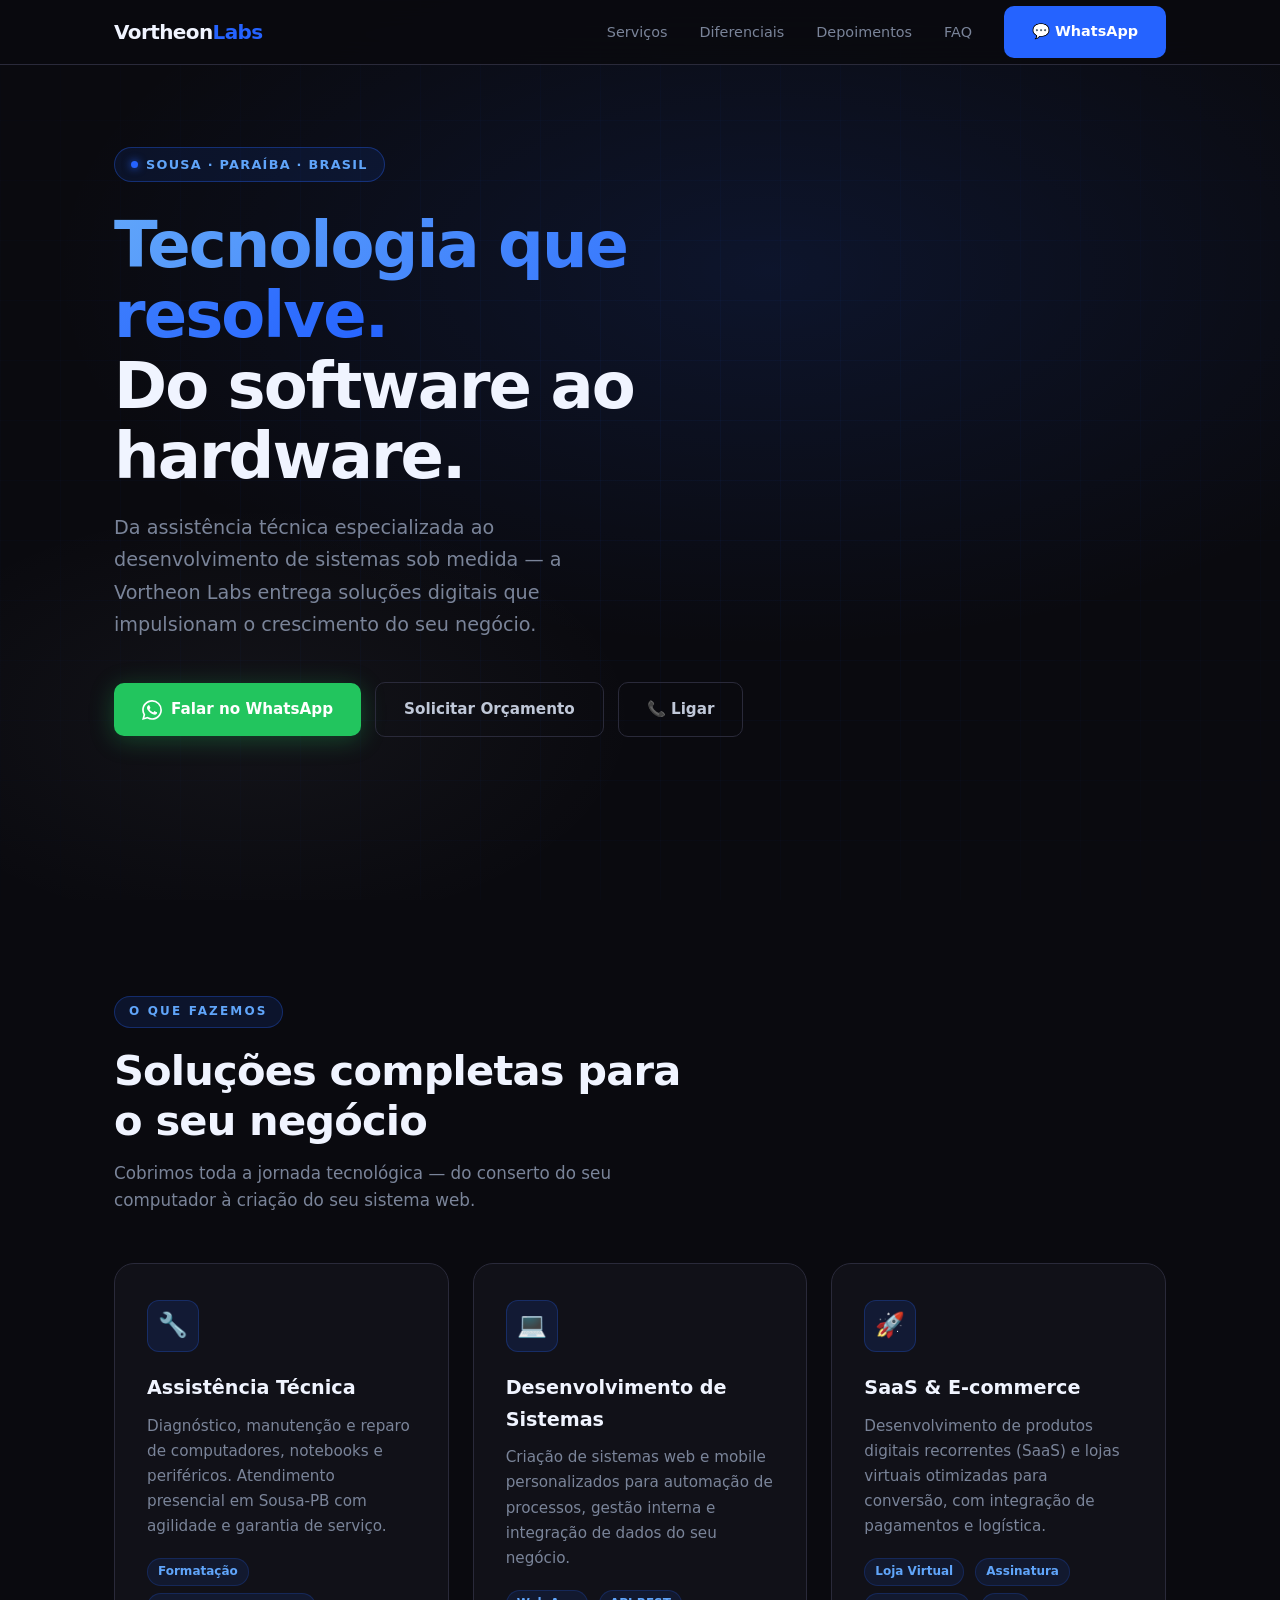
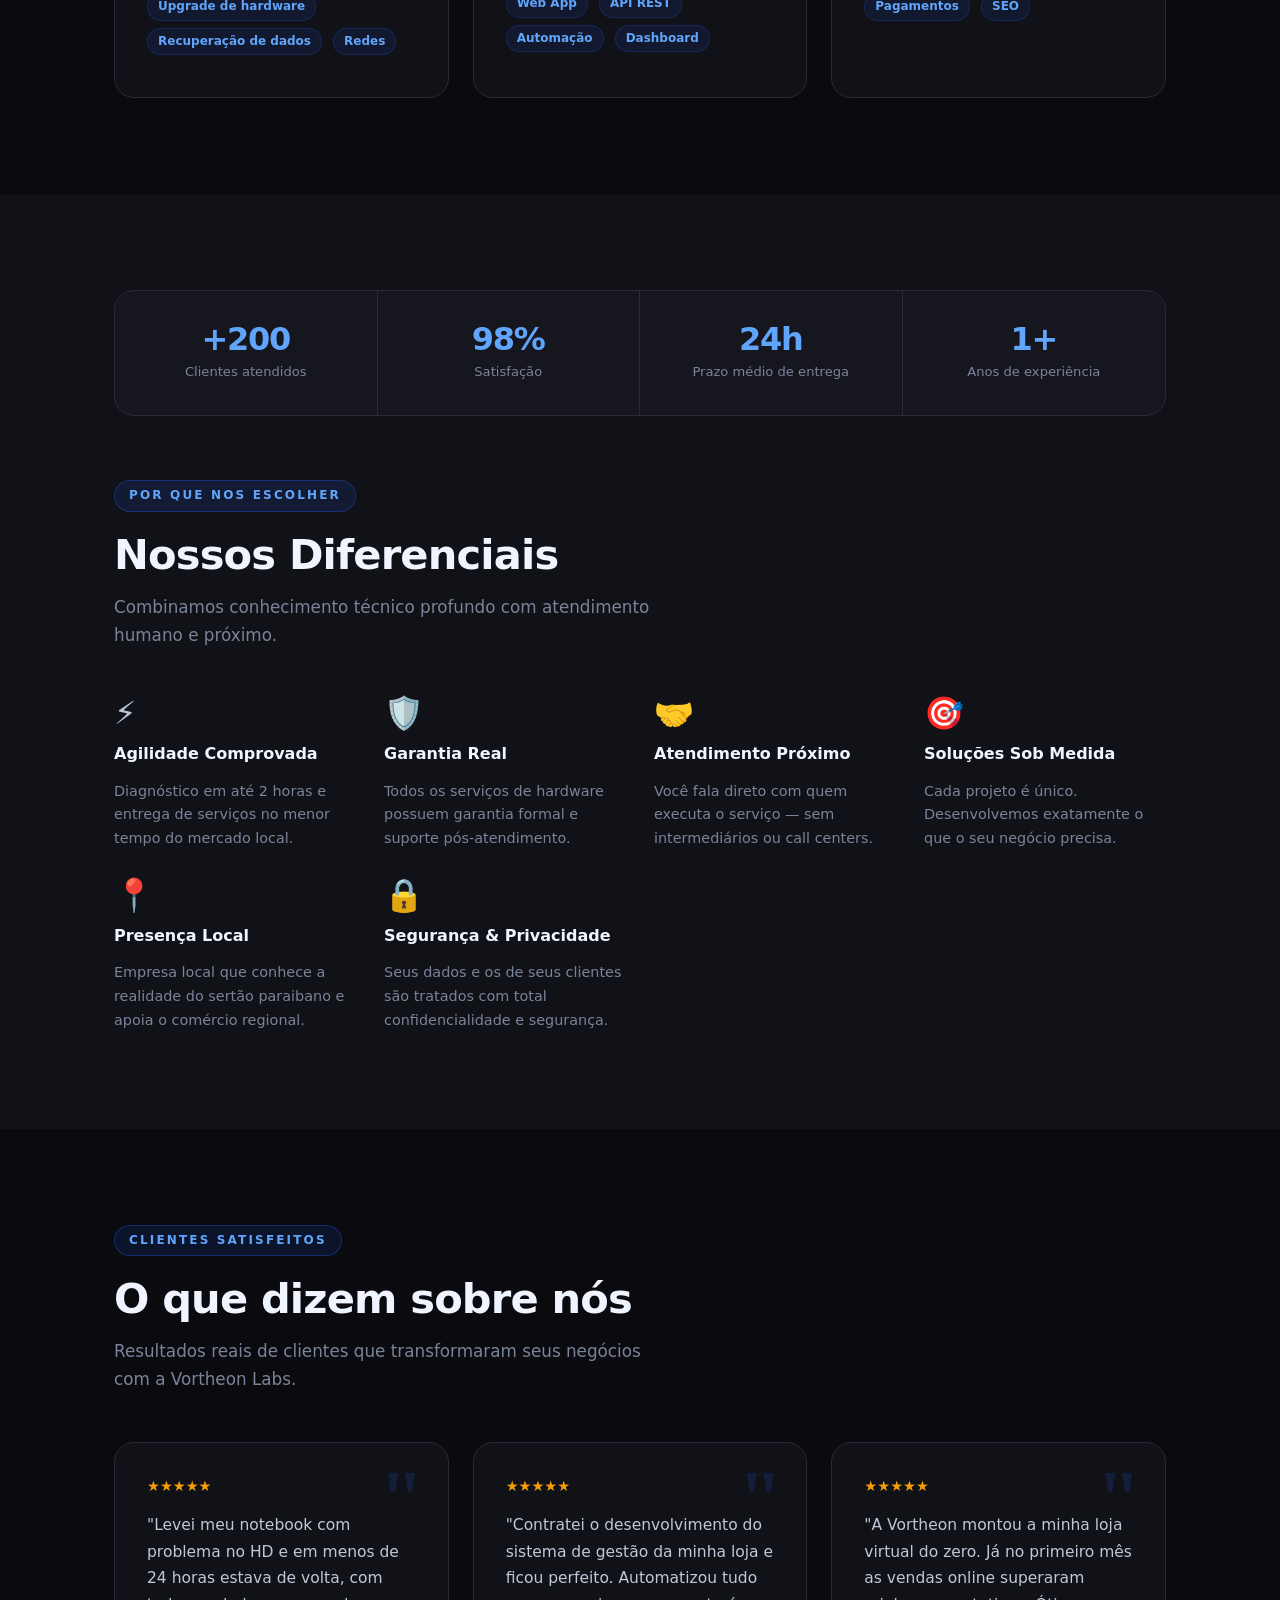
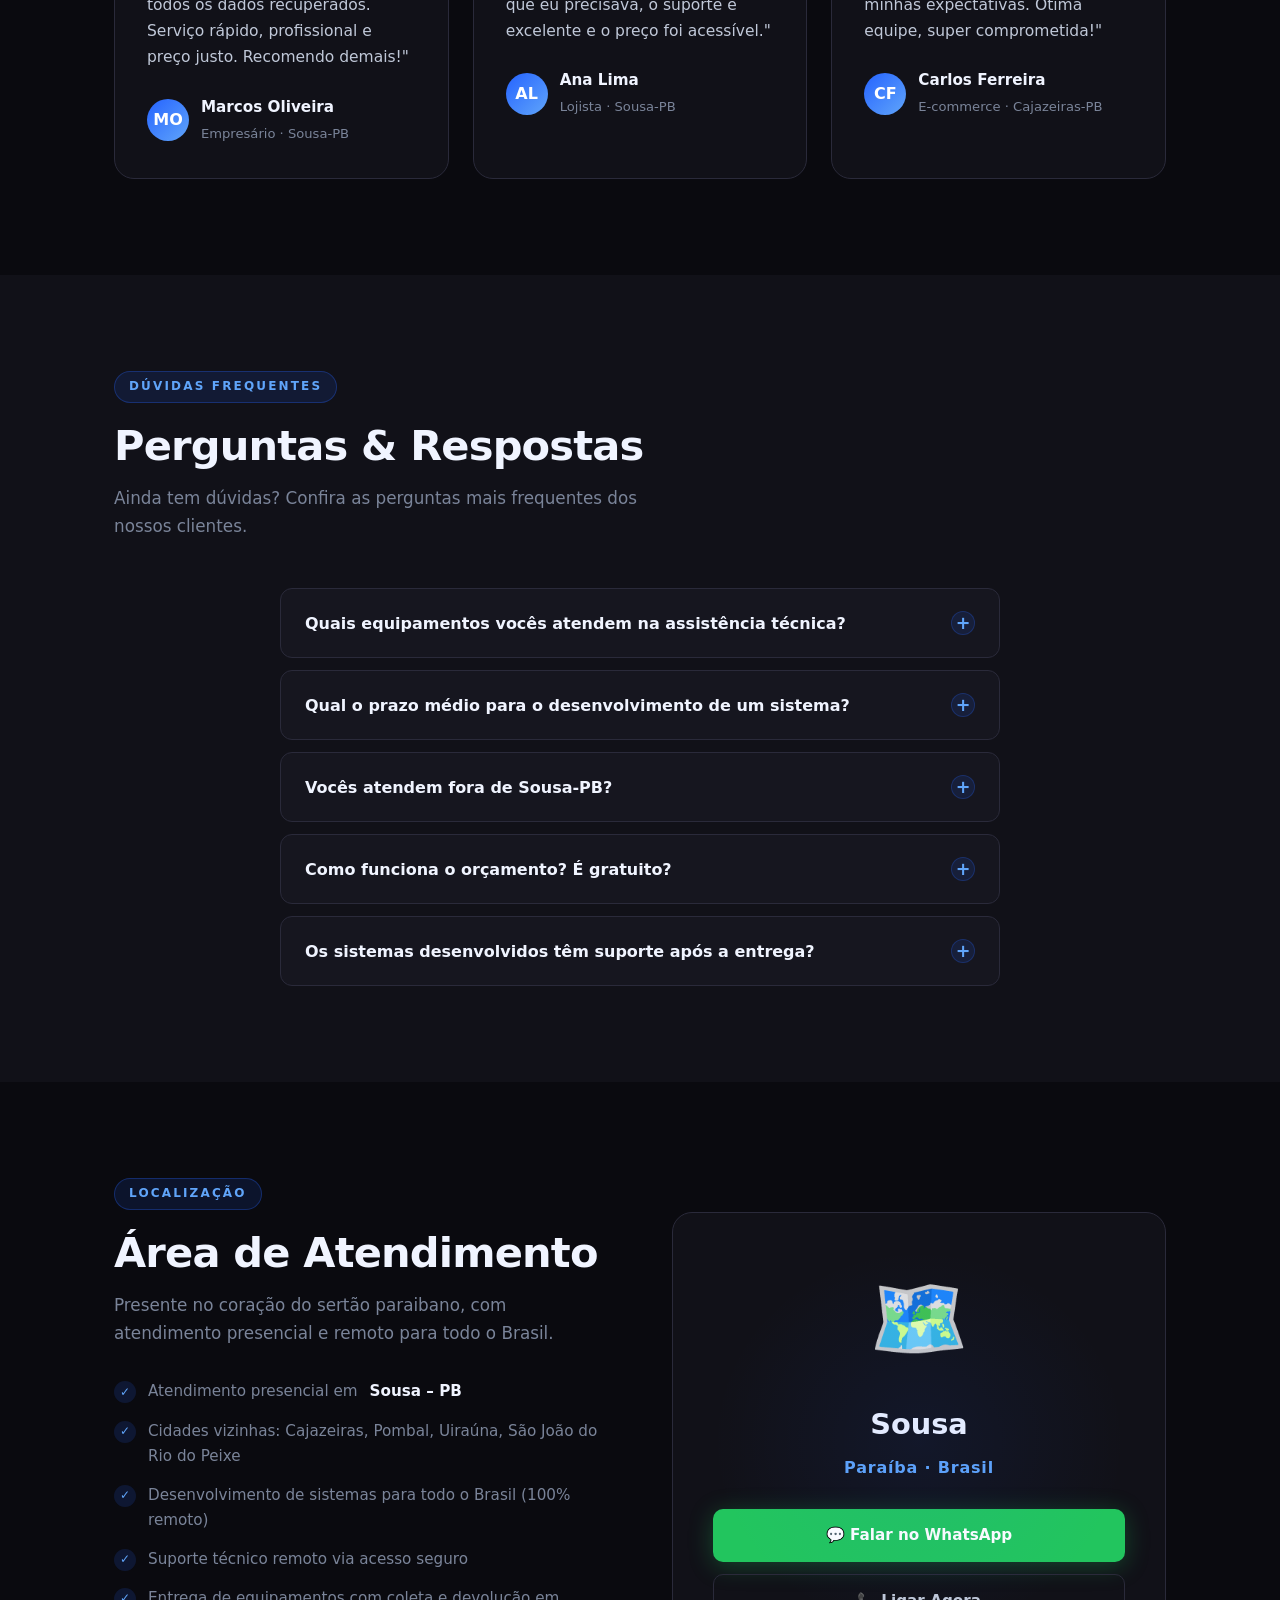
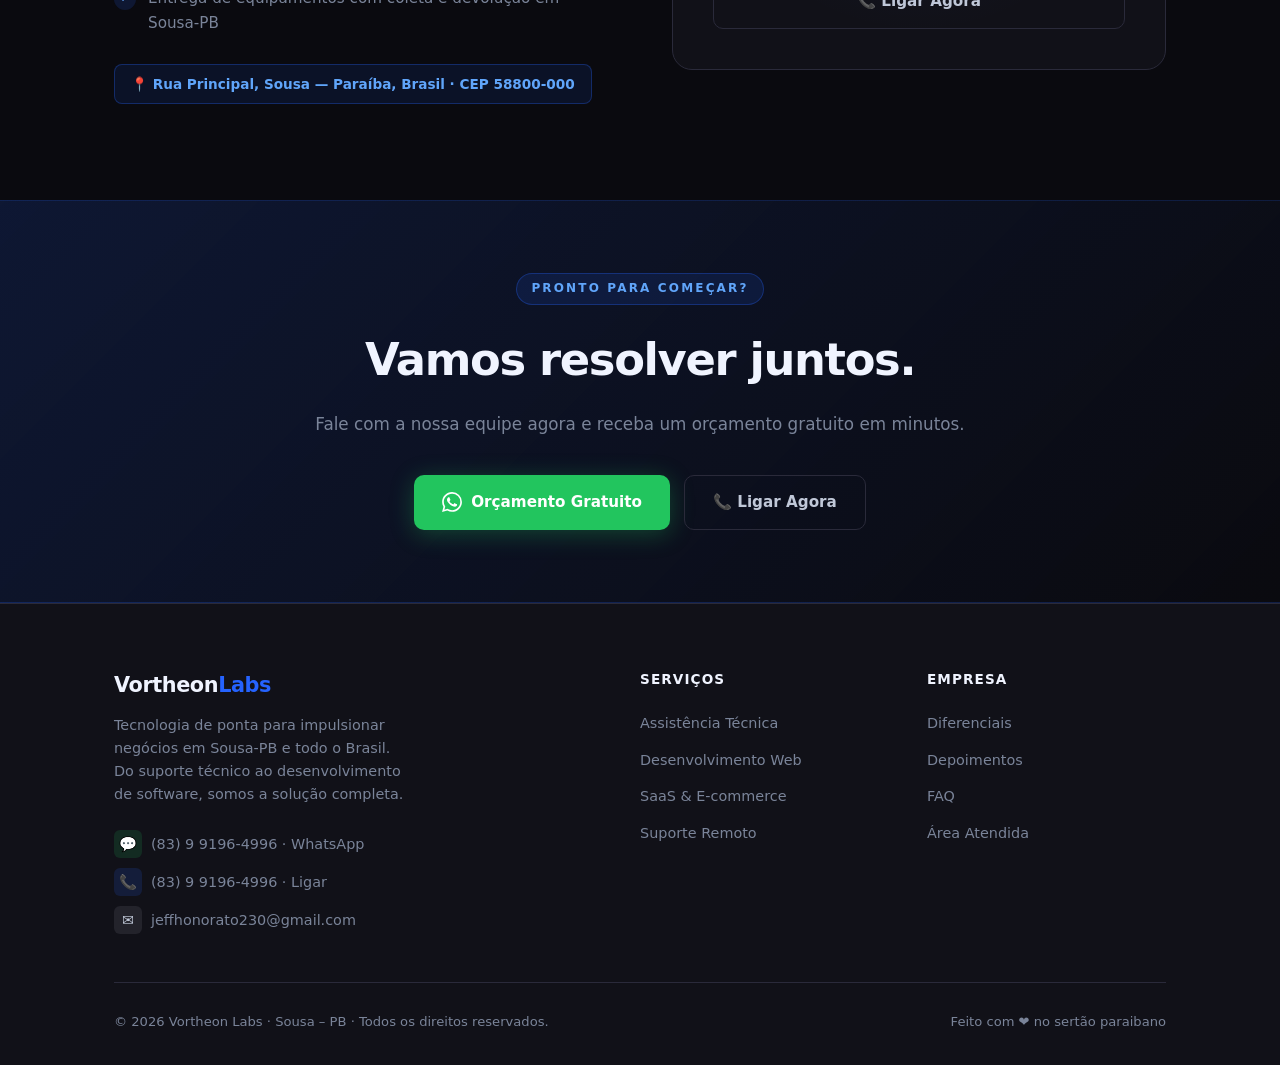
==== commit d8b8cd0f: "reformulação" ====
--- a/index.html
+++ b/index.html
@@ -1090,7 +1090,7 @@
             <div class="stat-label">Prazo médio de entrega</div>
           </div>
           <div class="stat-item" role="listitem">
-            <div class="stat-value">5+</div>
+            <div class="stat-value">1+</div>
             <div class="stat-label">Anos de experiência</div>
           </div>
         </div>
@@ -1380,7 +1380,7 @@
             <a href="mailto:contato@vortheonlabs.com.br" class="contact-link"
                aria-label="E-mail da Vortheon Labs">
               <span class="contact-link-icon mail" aria-hidden="true">✉️</span>
-              contato@vortheonlabs.com.br
+              jeffhonorato230@gmail.com
             </a>
           </div>
         </div>
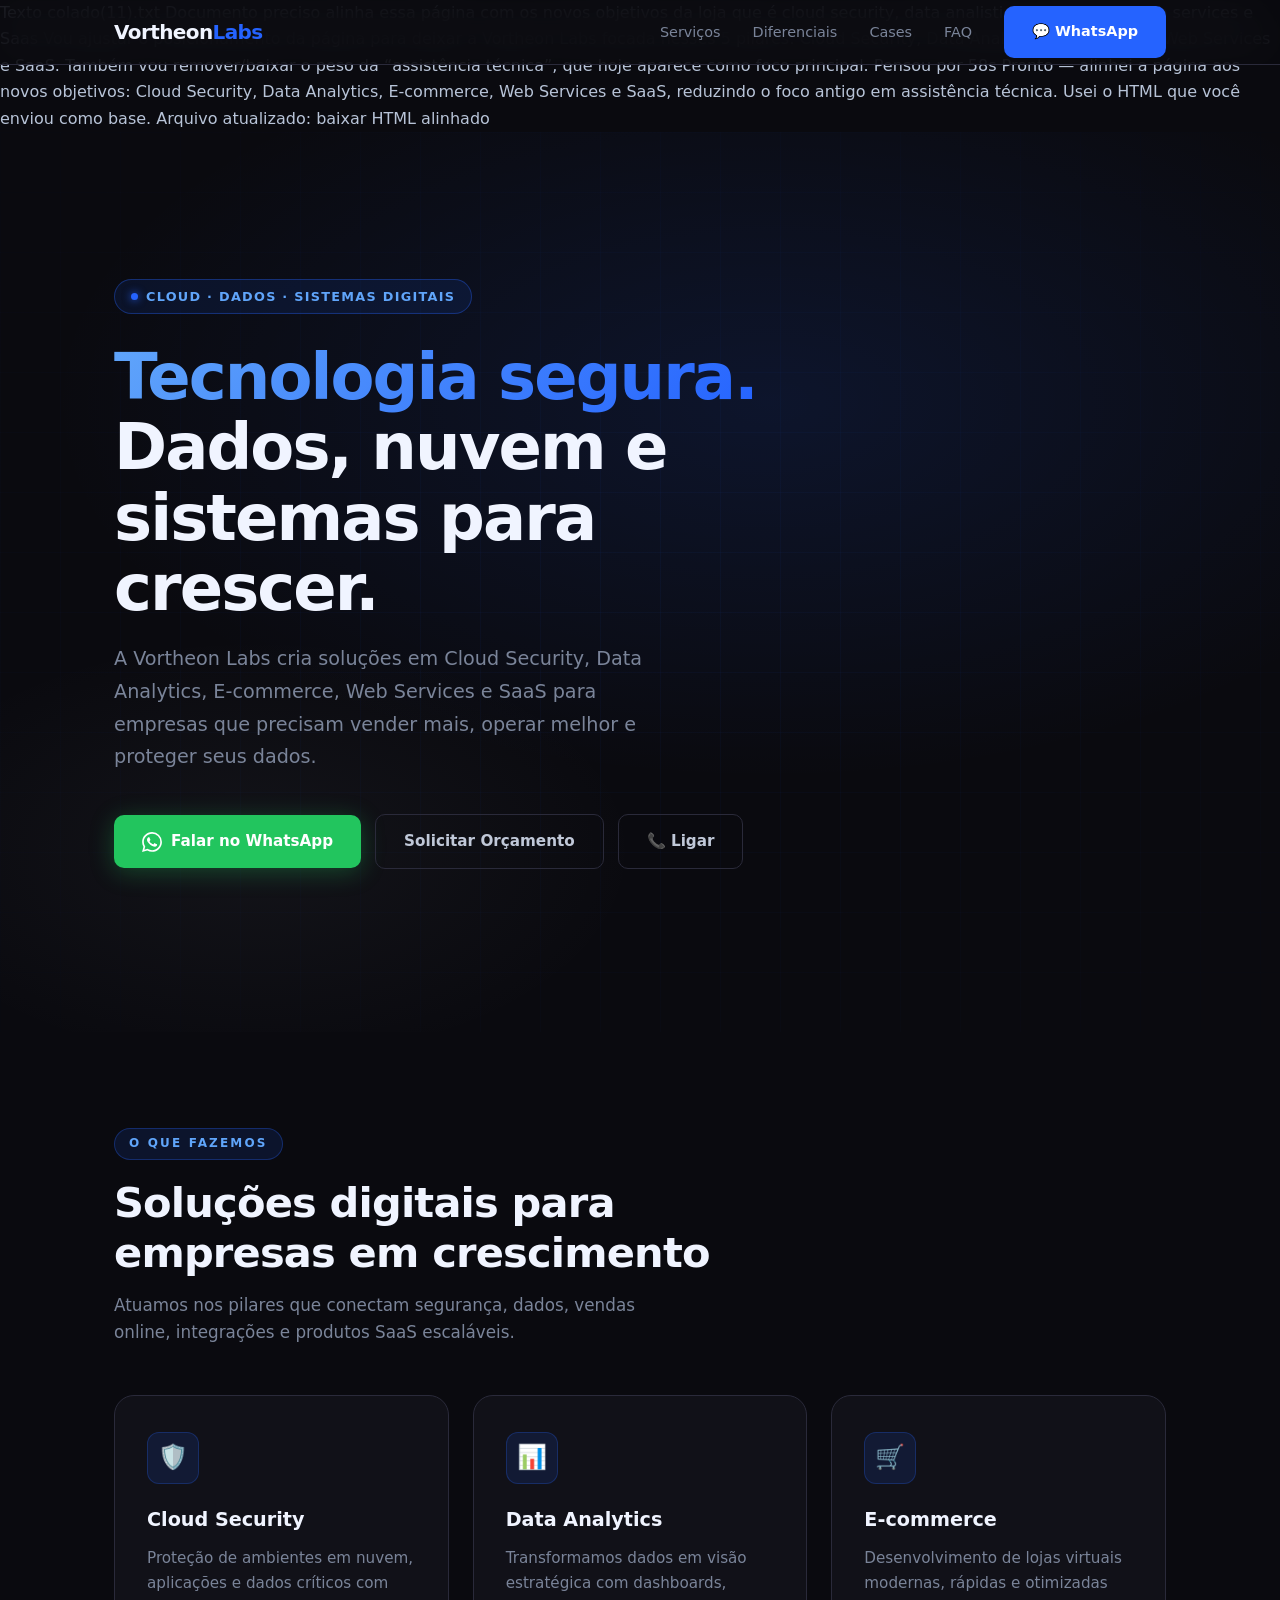
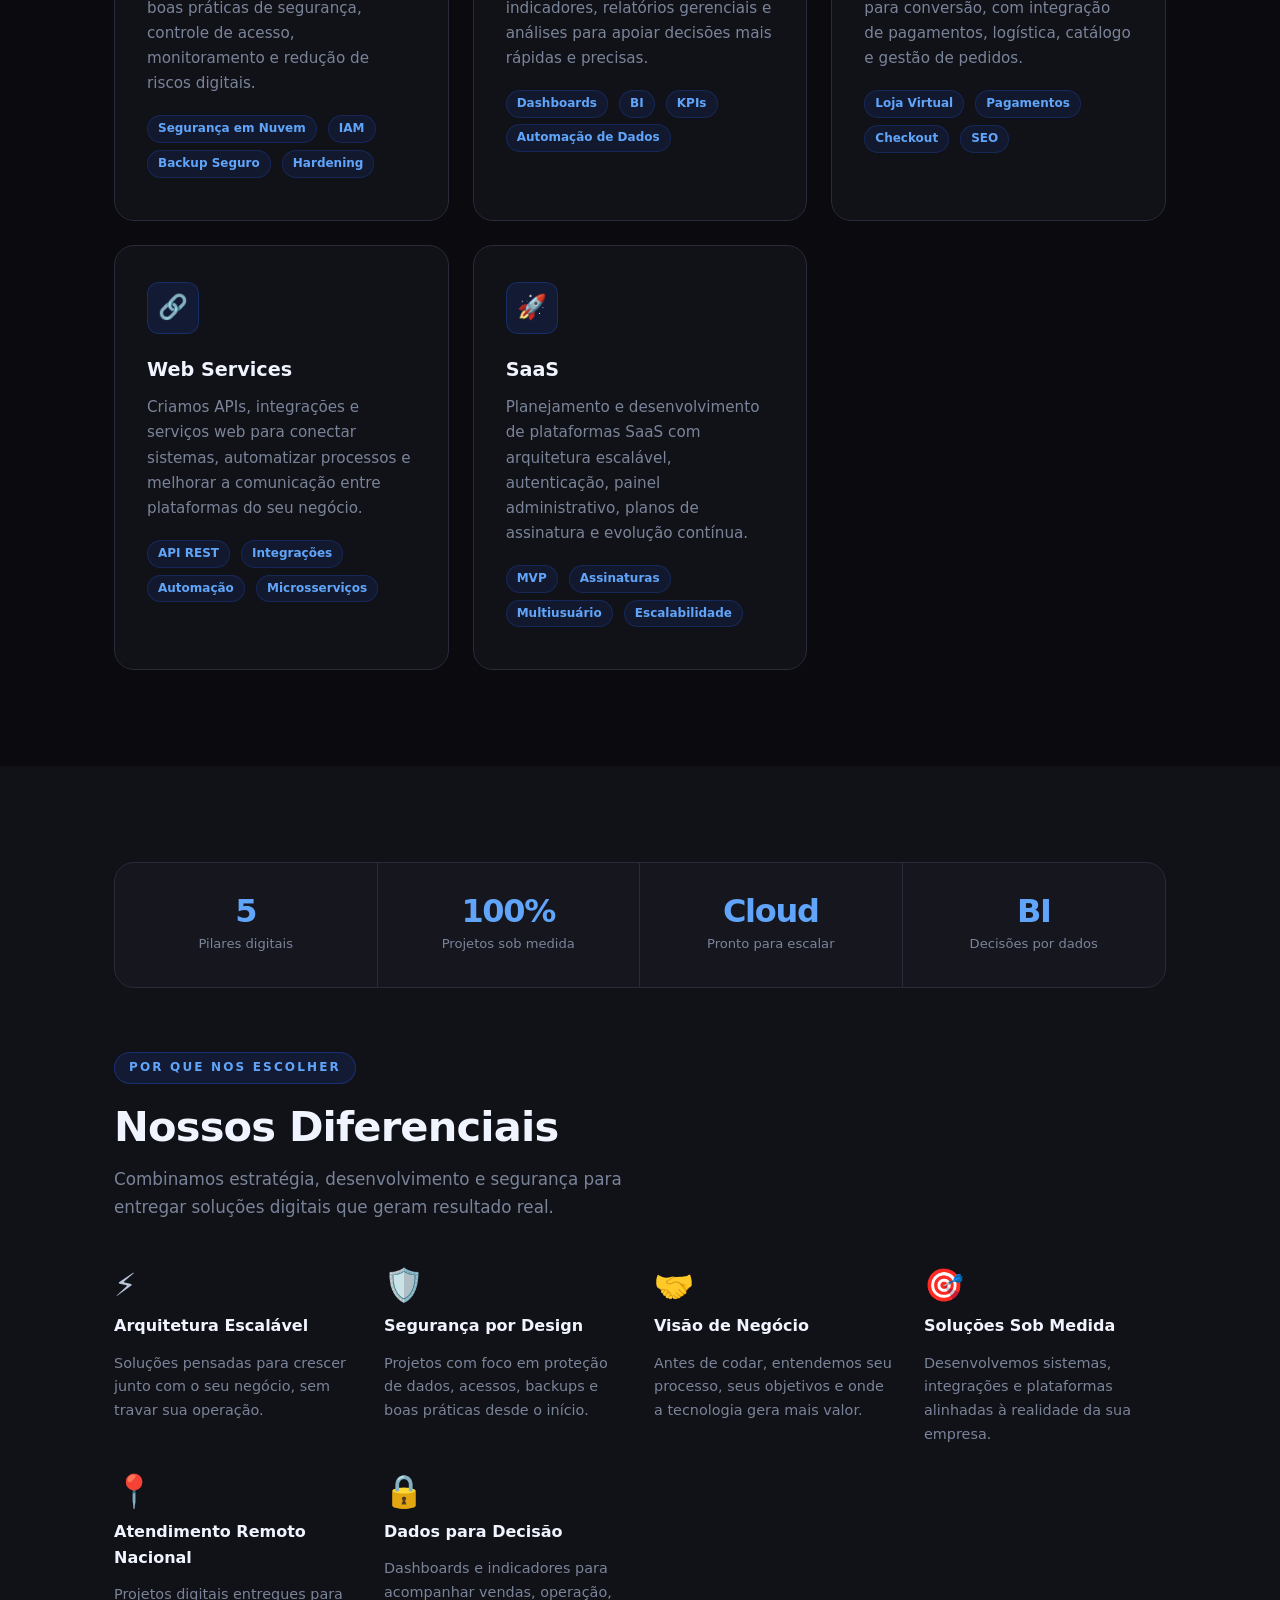
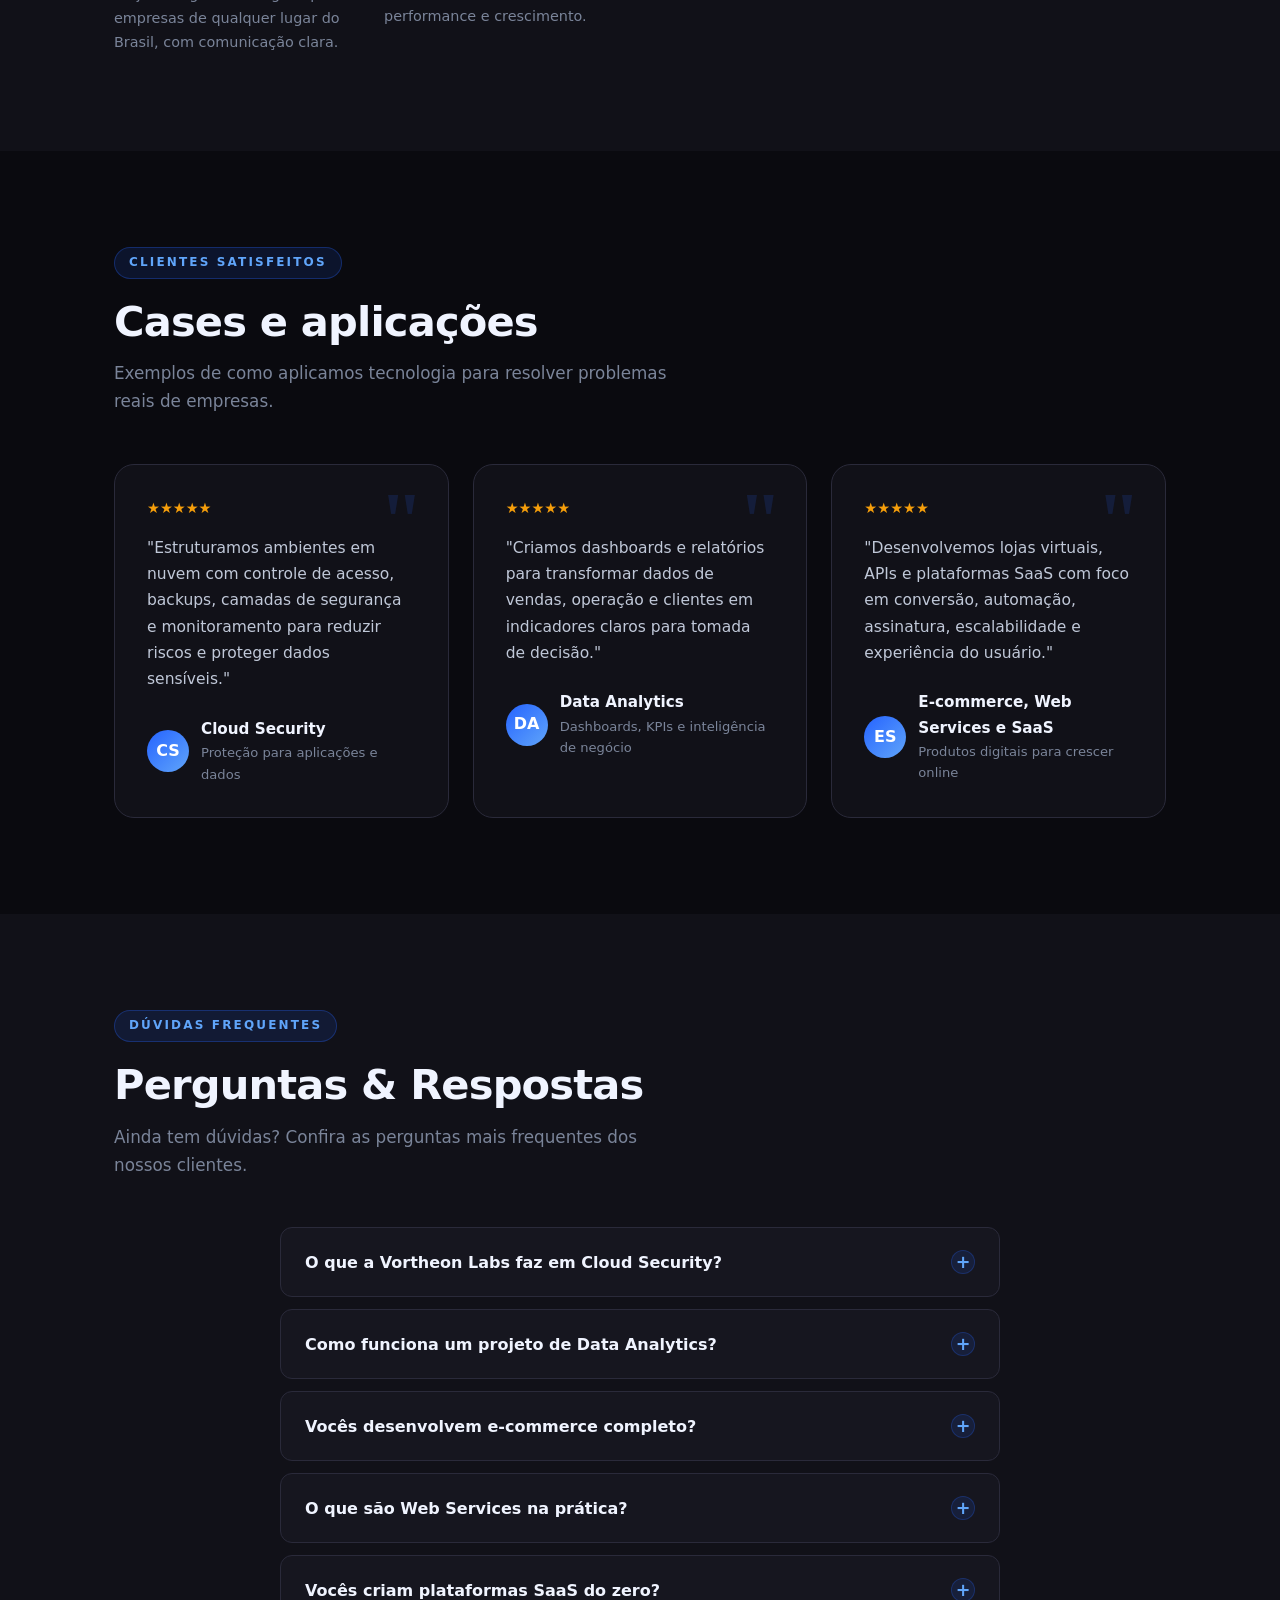
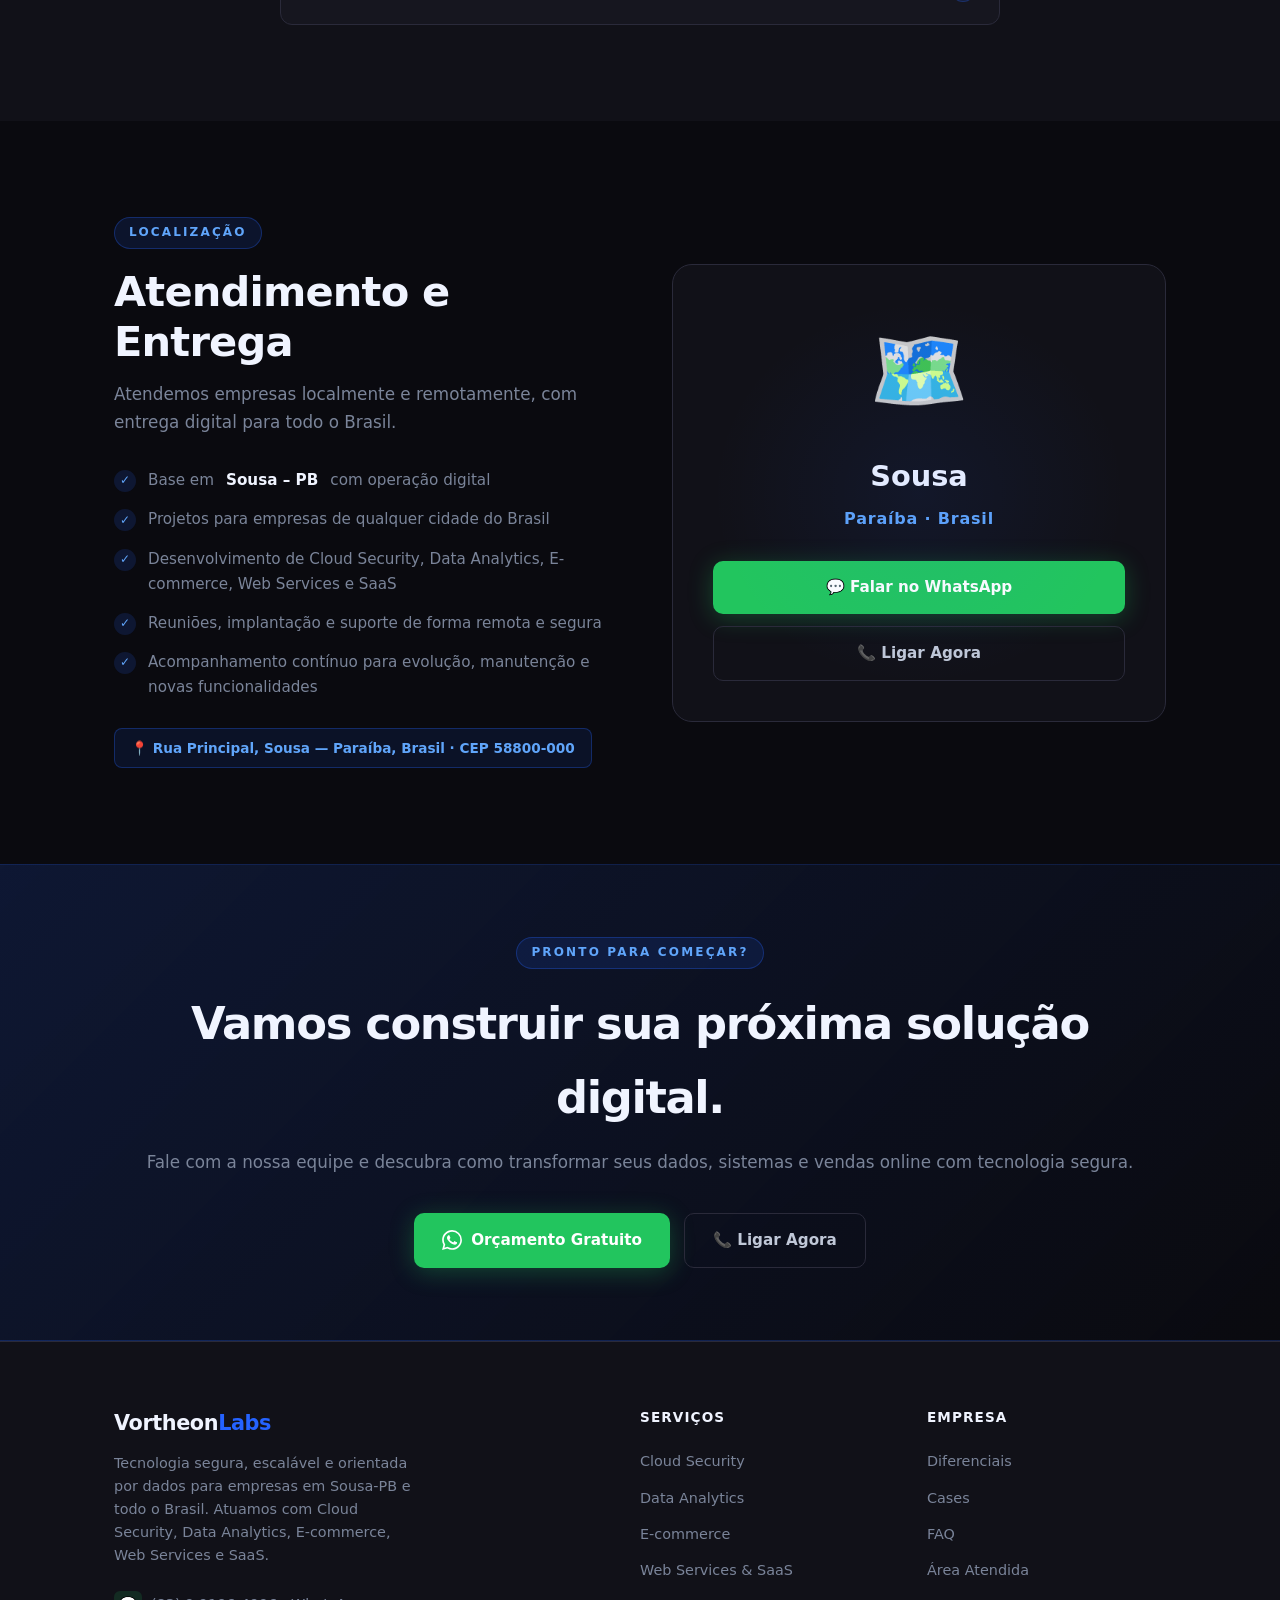
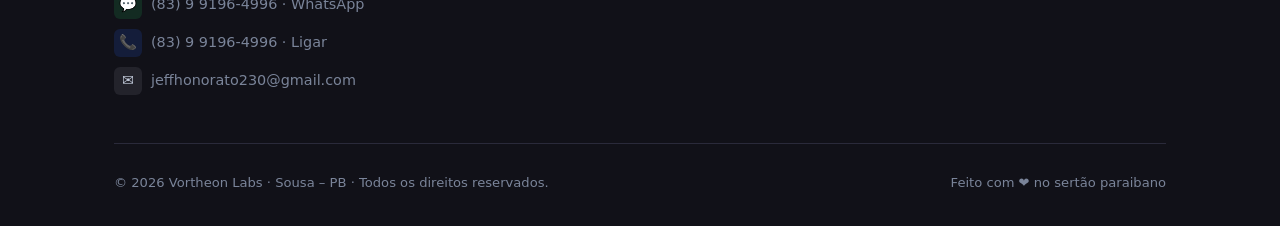
==== commit a00c5623: "mudanças" ====
--- a/index.html
+++ b/index.html
@@ -1,24 +1,40 @@
+
+
+
+
+Texto colado(11).txt
+Documento
+preciso alinha essa página com os novos objetivos da loja que é cloud security, data analistic, E-commerce, Web services e Saas
+
+Vou ajustar o posicionamento da página para deixar a Vortheon Labs focada nesses 5 pilares: Cloud Security, Data Analytics, E-commerce, Web Services e SaaS. Também vou remover/baixar o peso da “assistência técnica”, que hoje aparece como foco principal.
+
+Pensou por 58s
+Pronto — alinhei a página aos novos objetivos: Cloud Security, Data Analytics, E-commerce, Web Services e SaaS, reduzindo o foco antigo em assistência técnica. Usei o HTML que você enviou como base. 
+
+
+Arquivo atualizado: baixar HTML alinhado
+
 <!DOCTYPE html>
 <html lang="pt-BR">
 <head>
   <meta charset="UTF-8" />
   <meta name="viewport" content="width=device-width, initial-scale=1.0" />
-  <title>Vortheon Labs — Tecnologia que resolve. Do software ao hardware.</title>
-  <meta name="description" content="Vortheon Labs oferece assistência técnica, desenvolvimento de sistemas, SaaS e e-commerce em Sousa-PB e região. Soluções de tecnologia premium para o seu negócio." />
-  <meta name="keywords" content="assistência técnica Sousa PB, desenvolvimento de sistemas, SaaS, e-commerce, tecnologia, Vortheon Labs" />
+  <title>Vortheon Labs — Cloud Security, Data Analytics, E-commerce, Web Services e SaaS</title>
+  <meta name="description" content="Vortheon Labs desenvolve soluções em Cloud Security, Data Analytics, E-commerce, Web Services e SaaS para empresas que querem crescer com tecnologia segura, escalável e inteligente." />
+  <meta name="keywords" content="cloud security, data analytics, e-commerce, web services, SaaS, desenvolvimento de sistemas, segurança em nuvem, Vortheon Labs" />
   <meta name="robots" content="index, follow" />
 
   <!-- Open Graph / Facebook -->
   <meta property="og:type" content="website" />
   <meta property="og:url" content="https://vortheonlabs.com.br/" />
-  <meta property="og:title" content="Vortheon Labs — Tecnologia que resolve. Do software ao hardware." />
-  <meta property="og:description" content="Assistência técnica, desenvolvimento de sistemas e soluções digitais em Sousa-PB. Tecnologia de ponta para impulsionar o seu negócio." />
+  <meta property="og:title" content="Vortheon Labs — Cloud Security, Data Analytics, E-commerce, Web Services e SaaS" />
+  <meta property="og:description" content="Soluções digitais seguras e escaláveis em Cloud Security, Data Analytics, E-commerce, Web Services e SaaS." />
   <meta property="og:locale" content="pt_BR" />
 
   <!-- Twitter Card -->
   <meta name="twitter:card" content="summary_large_image" />
-  <meta name="twitter:title" content="Vortheon Labs — Tecnologia que resolve." />
-  <meta name="twitter:description" content="Assistência técnica, desenvolvimento de sistemas e soluções digitais em Sousa-PB." />
+  <meta name="twitter:title" content="Vortheon Labs — Tecnologia segura, escalável e inteligente." />
+  <meta name="twitter:description" content="Cloud Security, Data Analytics, E-commerce, Web Services e SaaS para empresas em crescimento." />
 
   <style>
     /* ─── Reset & Base ─────────────────────────────────────────────────────── */
@@ -943,7 +959,7 @@
       <ul class="nav-links" id="nav-links" role="list">
         <li><a href="#servicos">Serviços</a></li>
         <li><a href="#diferenciais">Diferenciais</a></li>
-        <li><a href="#depoimentos">Depoimentos</a></li>
+        <li><a href="#depoimentos">Cases</a></li>
         <li><a href="#faq">FAQ</a></li>
         <li>
           <a href="https://wa.me/5583991964996" target="_blank" rel="noopener noreferrer"
@@ -972,16 +988,17 @@
       <div class="hero-grid-lines" aria-hidden="true"></div>
       <div class="container">
         <div class="hero-content">
-          <div class="hero-badge" aria-hidden="true">Sousa · Paraíba · Brasil</div>
+          <div class="hero-badge" aria-hidden="true">Cloud · Dados · Sistemas Digitais</div>
 
           <h1 id="hero-title">
-            <span class="highlight">Tecnologia que resolve.</span><br />
-            Do software ao hardware.
+            <span class="highlight">Tecnologia segura.</span><br />
+            Dados, nuvem e sistemas para crescer.
           </h1>
 
           <p class="hero-subtitle">
-            Da assistência técnica especializada ao desenvolvimento de sistemas sob medida —
-            a Vortheon Labs entrega soluções digitais que impulsionam o crescimento do seu negócio.
+            A Vortheon Labs cria soluções em Cloud Security, Data Analytics, E-commerce,
+            Web Services e SaaS para empresas que precisam vender mais, operar melhor
+            e proteger seus dados.
           </p>
 
           <div class="hero-actions">
@@ -1012,62 +1029,93 @@
       <div class="container">
         <div class="section-label" aria-hidden="true">O que fazemos</div>
         <h2 class="section-title" id="servicos-title">
-          Soluções completas para<br />o seu negócio
+          Soluções digitais para<br />empresas em crescimento
         </h2>
         <p class="section-subtitle">
-          Cobrimos toda a jornada tecnológica — do conserto do seu computador à criação do seu sistema web.
+          Atuamos nos pilares que conectam segurança, dados, vendas online, integrações e produtos SaaS escaláveis.
         </p>
 
         <div class="services-grid">
 
-          <!-- Assistência Técnica -->
-          <article class="service-card" aria-labelledby="service-assistencia">
-            <div class="service-icon" aria-hidden="true">🔧</div>
-            <h3 id="service-assistencia">Assistência Técnica</h3>
+          <!-- Cloud Security -->
+          <article class="service-card" aria-labelledby="service-cloud-security">
+            <div class="service-icon" aria-hidden="true">🛡️</div>
+            <h3 id="service-cloud-security">Cloud Security</h3>
             <p>
-              Diagnóstico, manutenção e reparo de computadores, notebooks e periféricos.
-              Atendimento presencial em Sousa-PB com agilidade e garantia de serviço.
+              Proteção de ambientes em nuvem, aplicações e dados críticos com boas práticas de segurança,
+              controle de acesso, monitoramento e redução de riscos digitais.
             </p>
             <div>
-              <span class="service-tag">Formatação</span>
-              <span class="service-tag">Upgrade de hardware</span>
-              <span class="service-tag">Recuperação de dados</span>
-              <span class="service-tag">Redes</span>
+              <span class="service-tag">Segurança em Nuvem</span>
+              <span class="service-tag">IAM</span>
+              <span class="service-tag">Backup Seguro</span>
+              <span class="service-tag">Hardening</span>
             </div>
           </article>
 
-          <!-- Desenvolvimento de Sistemas -->
-          <article class="service-card" aria-labelledby="service-dev">
-            <div class="service-icon" aria-hidden="true">💻</div>
-            <h3 id="service-dev">Desenvolvimento de Sistemas</h3>
+          <!-- Data Analytics -->
+          <article class="service-card" aria-labelledby="service-data-analytics">
+            <div class="service-icon" aria-hidden="true">📊</div>
+            <h3 id="service-data-analytics">Data Analytics</h3>
             <p>
-              Criação de sistemas web e mobile personalizados para automação de processos,
-              gestão interna e integração de dados do seu negócio.
+              Transformamos dados em visão estratégica com dashboards, indicadores, relatórios gerenciais
+              e análises para apoiar decisões mais rápidas e precisas.
             </p>
             <div>
-              <span class="service-tag">Web App</span>
-              <span class="service-tag">API REST</span>
-              <span class="service-tag">Automação</span>
-              <span class="service-tag">Dashboard</span>
+              <span class="service-tag">Dashboards</span>
+              <span class="service-tag">BI</span>
+              <span class="service-tag">KPIs</span>
+              <span class="service-tag">Automação de Dados</span>
             </div>
           </article>
 
-          <!-- SaaS & E-commerce -->
-          <article class="service-card" aria-labelledby="service-saas">
-            <div class="service-icon" aria-hidden="true">🚀</div>
-            <h3 id="service-saas">SaaS & E-commerce</h3>
+          <!-- E-commerce -->
+          <article class="service-card" aria-labelledby="service-ecommerce">
+            <div class="service-icon" aria-hidden="true">🛒</div>
+            <h3 id="service-ecommerce">E-commerce</h3>
             <p>
-              Desenvolvimento de produtos digitais recorrentes (SaaS) e lojas virtuais
-              otimizadas para conversão, com integração de pagamentos e logística.
+              Desenvolvimento de lojas virtuais modernas, rápidas e otimizadas para conversão,
+              com integração de pagamentos, logística, catálogo e gestão de pedidos.
             </p>
             <div>
               <span class="service-tag">Loja Virtual</span>
-              <span class="service-tag">Assinatura</span>
               <span class="service-tag">Pagamentos</span>
+              <span class="service-tag">Checkout</span>
               <span class="service-tag">SEO</span>
             </div>
           </article>
 
+          <!-- Web Services -->
+          <article class="service-card" aria-labelledby="service-web-services">
+            <div class="service-icon" aria-hidden="true">🔗</div>
+            <h3 id="service-web-services">Web Services</h3>
+            <p>
+              Criamos APIs, integrações e serviços web para conectar sistemas, automatizar processos
+              e melhorar a comunicação entre plataformas do seu negócio.
+            </p>
+            <div>
+              <span class="service-tag">API REST</span>
+              <span class="service-tag">Integrações</span>
+              <span class="service-tag">Automação</span>
+              <span class="service-tag">Microsserviços</span>
+            </div>
+          </article>
+
+          <!-- SaaS -->
+          <article class="service-card" aria-labelledby="service-saas">
+            <div class="service-icon" aria-hidden="true">🚀</div>
+            <h3 id="service-saas">SaaS</h3>
+            <p>
+              Planejamento e desenvolvimento de plataformas SaaS com arquitetura escalável,
+              autenticação, painel administrativo, planos de assinatura e evolução contínua.
+            </p>
+            <div>
+              <span class="service-tag">MVP</span>
+              <span class="service-tag">Assinaturas</span>
+              <span class="service-tag">Multiusuário</span>
+              <span class="service-tag">Escalabilidade</span>
+            </div>
+          </article>
         </div>
       </div>
     </section>
@@ -1078,64 +1126,64 @@
 
         <div class="stats-bar" role="list" aria-label="Números da Vortheon Labs">
           <div class="stat-item" role="listitem">
-            <div class="stat-value">+200</div>
-            <div class="stat-label">Clientes atendidos</div>
+            <div class="stat-value">5</div>
+            <div class="stat-label">Pilares digitais</div>
           </div>
           <div class="stat-item" role="listitem">
-            <div class="stat-value">98%</div>
-            <div class="stat-label">Satisfação</div>
+            <div class="stat-value">100%</div>
+            <div class="stat-label">Projetos sob medida</div>
           </div>
           <div class="stat-item" role="listitem">
-            <div class="stat-value">24h</div>
-            <div class="stat-label">Prazo médio de entrega</div>
+            <div class="stat-value">Cloud</div>
+            <div class="stat-label">Pronto para escalar</div>
           </div>
           <div class="stat-item" role="listitem">
-            <div class="stat-value">1+</div>
-            <div class="stat-label">Anos de experiência</div>
+            <div class="stat-value">BI</div>
+            <div class="stat-label">Decisões por dados</div>
           </div>
         </div>
 
         <div class="section-label" aria-hidden="true">Por que nos escolher</div>
         <h2 class="section-title" id="diferenciais-title">Nossos Diferenciais</h2>
         <p class="section-subtitle">
-          Combinamos conhecimento técnico profundo com atendimento humano e próximo.
+          Combinamos estratégia, desenvolvimento e segurança para entregar soluções digitais que geram resultado real.
         </p>
 
         <div class="diff-grid">
           <div class="diff-item">
             <div class="diff-icon" aria-hidden="true">⚡</div>
-            <h4>Agilidade Comprovada</h4>
-            <p>Diagnóstico em até 2 horas e entrega de serviços no menor tempo do mercado local.</p>
+            <h4>Arquitetura Escalável</h4>
+            <p>Soluções pensadas para crescer junto com o seu negócio, sem travar sua operação.</p>
           </div>
 
           <div class="diff-item">
             <div class="diff-icon" aria-hidden="true">🛡️</div>
-            <h4>Garantia Real</h4>
-            <p>Todos os serviços de hardware possuem garantia formal e suporte pós-atendimento.</p>
+            <h4>Segurança por Design</h4>
+            <p>Projetos com foco em proteção de dados, acessos, backups e boas práticas desde o início.</p>
           </div>
 
           <div class="diff-item">
             <div class="diff-icon" aria-hidden="true">🤝</div>
-            <h4>Atendimento Próximo</h4>
-            <p>Você fala direto com quem executa o serviço — sem intermediários ou call centers.</p>
+            <h4>Visão de Negócio</h4>
+            <p>Antes de codar, entendemos seu processo, seus objetivos e onde a tecnologia gera mais valor.</p>
           </div>
 
           <div class="diff-item">
             <div class="diff-icon" aria-hidden="true">🎯</div>
             <h4>Soluções Sob Medida</h4>
-            <p>Cada projeto é único. Desenvolvemos exatamente o que o seu negócio precisa.</p>
+            <p>Desenvolvemos sistemas, integrações e plataformas alinhadas à realidade da sua empresa.</p>
           </div>
 
           <div class="diff-item">
             <div class="diff-icon" aria-hidden="true">📍</div>
-            <h4>Presença Local</h4>
-            <p>Empresa local que conhece a realidade do sertão paraibano e apoia o comércio regional.</p>
+            <h4>Atendimento Remoto Nacional</h4>
+            <p>Projetos digitais entregues para empresas de qualquer lugar do Brasil, com comunicação clara.</p>
           </div>
 
           <div class="diff-item">
             <div class="diff-icon" aria-hidden="true">🔒</div>
-            <h4>Segurança & Privacidade</h4>
-            <p>Seus dados e os de seus clientes são tratados com total confidencialidade e segurança.</p>
+            <h4>Dados para Decisão</h4>
+            <p>Dashboards e indicadores para acompanhar vendas, operação, performance e crescimento.</p>
           </div>
         </div>
       </div>
@@ -1145,56 +1193,55 @@
     <section id="depoimentos" aria-labelledby="depoimentos-title">
       <div class="container">
         <div class="section-label" aria-hidden="true">Clientes satisfeitos</div>
-        <h2 class="section-title" id="depoimentos-title">O que dizem sobre nós</h2>
-        <p class="section-subtitle">Resultados reais de clientes que transformaram seus negócios com a Vortheon Labs.</p>
+        <h2 class="section-title" id="depoimentos-title">Cases e aplicações</h2>
+        <p class="section-subtitle">Exemplos de como aplicamos tecnologia para resolver problemas reais de empresas.</p>
 
         <div class="testimonials-grid">
 
-          <article class="testimonial-card" aria-label="Depoimento de Marcos Oliveira">
-            <div class="stars" aria-label="5 estrelas">★★★★★</div>
+          <article class="testimonial-card" aria-label="Case de Cloud Security">
+            <div class="stars" aria-label="Cloud Security">★★★★★</div>
             <p>
-              "Levei meu notebook com problema no HD e em menos de 24 horas estava de volta, com todos os dados recuperados.
-              Serviço rápido, profissional e preço justo. Recomendo demais!"
+              "Estruturamos ambientes em nuvem com controle de acesso, backups, camadas de segurança
+              e monitoramento para reduzir riscos e proteger dados sensíveis."
             </p>
             <div class="testimonial-author">
-              <div class="author-avatar" aria-hidden="true">MO</div>
+              <div class="author-avatar" aria-hidden="true">CS</div>
               <div class="author-info">
-                <strong>Marcos Oliveira</strong>
-                <span>Empresário · Sousa-PB</span>
+                <strong>Cloud Security</strong>
+                <span>Proteção para aplicações e dados</span>
               </div>
             </div>
           </article>
 
-          <article class="testimonial-card" aria-label="Depoimento de Ana Lima">
-            <div class="stars" aria-label="5 estrelas">★★★★★</div>
+          <article class="testimonial-card" aria-label="Case de Data Analytics">
+            <div class="stars" aria-label="Data Analytics">★★★★★</div>
             <p>
-              "Contratei o desenvolvimento do sistema de gestão da minha loja e ficou perfeito.
-              Automatizou tudo que eu precisava, o suporte é excelente e o preço foi acessível."
+              "Criamos dashboards e relatórios para transformar dados de vendas, operação e clientes
+              em indicadores claros para tomada de decisão."
             </p>
             <div class="testimonial-author">
-              <div class="author-avatar" aria-hidden="true">AL</div>
+              <div class="author-avatar" aria-hidden="true">DA</div>
               <div class="author-info">
-                <strong>Ana Lima</strong>
-                <span>Lojista · Sousa-PB</span>
+                <strong>Data Analytics</strong>
+                <span>Dashboards, KPIs e inteligência de negócio</span>
               </div>
             </div>
           </article>
 
-          <article class="testimonial-card" aria-label="Depoimento de Carlos Ferreira">
-            <div class="stars" aria-label="5 estrelas">★★★★★</div>
+          <article class="testimonial-card" aria-label="Case de E-commerce e SaaS">
+            <div class="stars" aria-label="E-commerce e SaaS">★★★★★</div>
             <p>
-              "A Vortheon montou a minha loja virtual do zero. Já no primeiro mês as vendas online
-              superaram minhas expectativas. Ótima equipe, super comprometida!"
+              "Desenvolvemos lojas virtuais, APIs e plataformas SaaS com foco em conversão,
+              automação, assinatura, escalabilidade e experiência do usuário."
             </p>
             <div class="testimonial-author">
-              <div class="author-avatar" aria-hidden="true">CF</div>
+              <div class="author-avatar" aria-hidden="true">ES</div>
               <div class="author-info">
-                <strong>Carlos Ferreira</strong>
-                <span>E-commerce · Cajazeiras-PB</span>
+                <strong>E-commerce, Web Services e SaaS</strong>
+                <span>Produtos digitais para crescer online</span>
               </div>
             </div>
           </article>
-
         </div>
       </div>
     </section>
@@ -1210,75 +1257,71 @@
 
           <div class="faq-item" role="listitem">
             <button class="faq-question" aria-expanded="false" aria-controls="faq-1">
-              Quais equipamentos vocês atendem na assistência técnica?
+              O que a Vortheon Labs faz em Cloud Security?
               <span class="faq-icon" aria-hidden="true">+</span>
             </button>
             <div class="faq-answer" id="faq-1" role="region">
               <p>
-                Atendemos computadores desktop, notebooks, ultrabooks, all-in-ones e periféricos
-                (impressoras, scanners, teclados, mouses, monitores). Trabalhamos com todas as marcas
-                e sistemas operacionais (Windows, Linux e macOS).
+                Atuamos na estruturação segura de ambientes em nuvem, controle de acessos,
+                proteção de dados, backups, boas práticas de infraestrutura e redução de riscos
+                em aplicações e serviços digitais.
               </p>
             </div>
           </div>
 
           <div class="faq-item" role="listitem">
             <button class="faq-question" aria-expanded="false" aria-controls="faq-2">
-              Qual o prazo médio para o desenvolvimento de um sistema?
+              Como funciona um projeto de Data Analytics?
               <span class="faq-icon" aria-hidden="true">+</span>
             </button>
             <div class="faq-answer" id="faq-2" role="region">
               <p>
-                Depende da complexidade do projeto. Uma landing page ou site institucional fica pronto
-                em 5 a 10 dias úteis. Sistemas web mais complexos (ERP, e-commerce, SaaS) levam de 4 a
-                12 semanas. Sempre entregamos um cronograma detalhado antes de iniciar o desenvolvimento.
+                Primeiro entendemos quais decisões o negócio precisa tomar. Depois conectamos fontes de dados,
+                organizamos as informações e criamos dashboards com indicadores como vendas, clientes,
+                estoque, performance, operação e financeiro.
               </p>
             </div>
           </div>
 
           <div class="faq-item" role="listitem">
             <button class="faq-question" aria-expanded="false" aria-controls="faq-3">
-              Vocês atendem fora de Sousa-PB?
+              Vocês desenvolvem e-commerce completo?
               <span class="faq-icon" aria-hidden="true">+</span>
             </button>
             <div class="faq-answer" id="faq-3" role="region">
               <p>
-                Para assistência técnica, atendemos presencialmente em Sousa-PB e cidades vizinhas
-                (consulte disponibilidade). Para desenvolvimento de sistemas, e-commerce e SaaS,
-                atendemos clientes de todo o Brasil de forma remota, com reuniões via videochamada
-                e entrega online.
+                Sim. Desenvolvemos lojas virtuais com catálogo, checkout, meios de pagamento,
+                integração logística, painel de gestão, otimização para conversão e estrutura preparada
+                para SEO e campanhas digitais.
               </p>
             </div>
           </div>
 
           <div class="faq-item" role="listitem">
             <button class="faq-question" aria-expanded="false" aria-controls="faq-4">
-              Como funciona o orçamento? É gratuito?
+              O que são Web Services na prática?
               <span class="faq-icon" aria-hidden="true">+</span>
             </button>
             <div class="faq-answer" id="faq-4" role="region">
               <p>
-                Sim! O orçamento é totalmente gratuito e sem compromisso. Entre em contato pelo WhatsApp
-                ou pelo formulário, descreva o que você precisa, e retornamos com uma proposta detalhada
-                em até 4 horas em dias úteis.
+                São APIs, integrações e serviços que permitem que sistemas diferentes conversem entre si.
+                Isso ajuda a automatizar tarefas, conectar plataformas, reduzir retrabalho e melhorar a operação.
               </p>
             </div>
           </div>
 
           <div class="faq-item" role="listitem">
             <button class="faq-question" aria-expanded="false" aria-controls="faq-5">
-              Os sistemas desenvolvidos têm suporte após a entrega?
+              Vocês criam plataformas SaaS do zero?
               <span class="faq-icon" aria-hidden="true">+</span>
             </button>
             <div class="faq-answer" id="faq-5" role="region">
               <p>
-                Sim. Todo sistema entregue inclui 30 dias de suporte gratuito pós-lançamento. Após esse
-                período, oferecemos planos de manutenção mensal com suporte prioritário, atualizações
-                e novas funcionalidades conforme o seu negócio cresce.
+                Sim. Podemos desenvolver desde o MVP até a evolução da plataforma, incluindo autenticação,
+                painel administrativo, usuários, planos de assinatura, integrações, banco de dados e infraestrutura.
               </p>
             </div>
           </div>
-
         </div>
       </div>
     </section>
@@ -1290,17 +1333,17 @@
 
           <div>
             <div class="section-label" aria-hidden="true">Localização</div>
-            <h2 class="section-title" id="area-title">Área de Atendimento</h2>
+            <h2 class="section-title" id="area-title">Atendimento e Entrega</h2>
             <p class="section-subtitle" style="margin-bottom:24px;">
-              Presente no coração do sertão paraibano, com atendimento presencial e remoto para todo o Brasil.
+              Atendemos empresas localmente e remotamente, com entrega digital para todo o Brasil.
             </p>
 
             <ul class="area-list" aria-label="Cidades e modalidades atendidas">
-              <li class="area-list-item">Atendimento presencial em <strong style="color:var(--white)">Sousa – PB</strong></li>
-              <li class="area-list-item">Cidades vizinhas: Cajazeiras, Pombal, Uiraúna, São João do Rio do Peixe</li>
-              <li class="area-list-item">Desenvolvimento de sistemas para todo o Brasil (100% remoto)</li>
-              <li class="area-list-item">Suporte técnico remoto via acesso seguro</li>
-              <li class="area-list-item">Entrega de equipamentos com coleta e devolução em Sousa-PB</li>
+              <li class="area-list-item">Base em <strong style="color:var(--white)">Sousa – PB</strong> com operação digital</li>
+              <li class="area-list-item">Projetos para empresas de qualquer cidade do Brasil</li>
+              <li class="area-list-item">Desenvolvimento de Cloud Security, Data Analytics, E-commerce, Web Services e SaaS</li>
+              <li class="area-list-item">Reuniões, implantação e suporte de forma remota e segura</li>
+              <li class="area-list-item">Acompanhamento contínuo para evolução, manutenção e novas funcionalidades</li>
             </ul>
 
             <div class="area-highlight">
@@ -1335,8 +1378,8 @@
     <section id="cta" aria-labelledby="cta-title">
       <div class="container cta-inner">
         <div class="section-label" aria-hidden="true">Pronto para começar?</div>
-        <h2 id="cta-title">Vamos resolver juntos.</h2>
-        <p>Fale com a nossa equipe agora e receba um orçamento gratuito em minutos.</p>
+        <h2 id="cta-title">Vamos construir sua próxima solução digital.</h2>
+        <p>Fale com a nossa equipe e descubra como transformar seus dados, sistemas e vendas online com tecnologia segura.</p>
         <div class="cta-actions">
           <a href="https://wa.me/5583991964996?text=Ol%C3%A1%2C%20gostaria%20de%20um%20or%C3%A7amento%20gratuito!"
              target="_blank" rel="noopener noreferrer"
@@ -1364,8 +1407,8 @@
         <div class="footer-brand">
           <h3>Vortheon<span>Labs</span></h3>
           <p>
-            Tecnologia de ponta para impulsionar negócios em Sousa-PB e todo o Brasil.
-            Do suporte técnico ao desenvolvimento de software, somos a solução completa.
+            Tecnologia segura, escalável e orientada por dados para empresas em Sousa-PB e todo o Brasil.
+            Atuamos com Cloud Security, Data Analytics, E-commerce, Web Services e SaaS.
           </p>
           <div class="contact-links">
             <a href="https://wa.me/5583991964996" target="_blank" rel="noopener noreferrer"
@@ -1388,10 +1431,10 @@
         <div class="footer-col">
           <h4>Serviços</h4>
           <ul>
-            <li><a href="#servicos">Assistência Técnica</a></li>
-            <li><a href="#servicos">Desenvolvimento Web</a></li>
-            <li><a href="#servicos">SaaS & E-commerce</a></li>
-            <li><a href="#servicos">Suporte Remoto</a></li>
+            <li><a href="#servicos">Cloud Security</a></li>
+            <li><a href="#servicos">Data Analytics</a></li>
+            <li><a href="#servicos">E-commerce</a></li>
+            <li><a href="#servicos">Web Services & SaaS</a></li>
           </ul>
         </div>
 
@@ -1399,7 +1442,7 @@
           <h4>Empresa</h4>
           <ul>
             <li><a href="#diferenciais">Diferenciais</a></li>
-            <li><a href="#depoimentos">Depoimentos</a></li>
+            <li><a href="#depoimentos">Cases</a></li>
             <li><a href="#faq">FAQ</a></li>
             <li><a href="#area">Área Atendida</a></li>
           </ul>
@@ -1472,3 +1515,5 @@
 
 </body>
 </html>
+
+
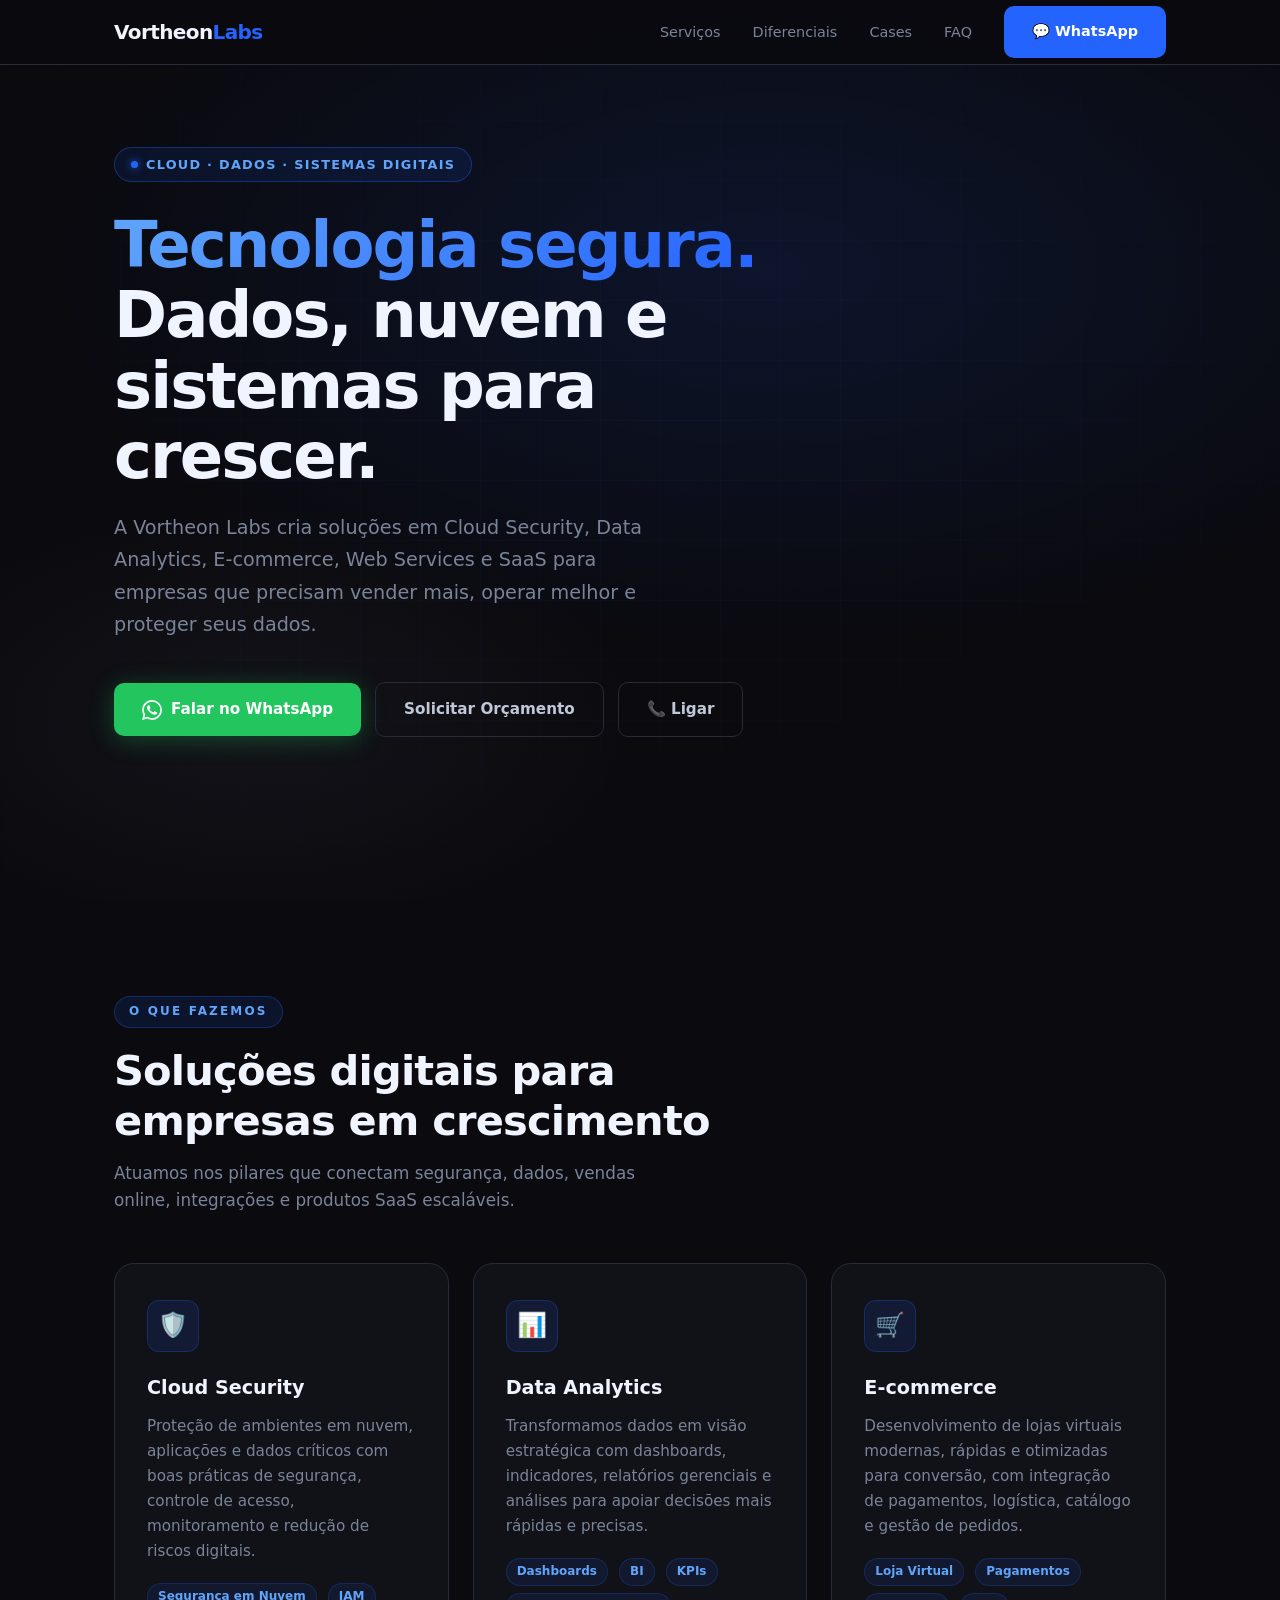
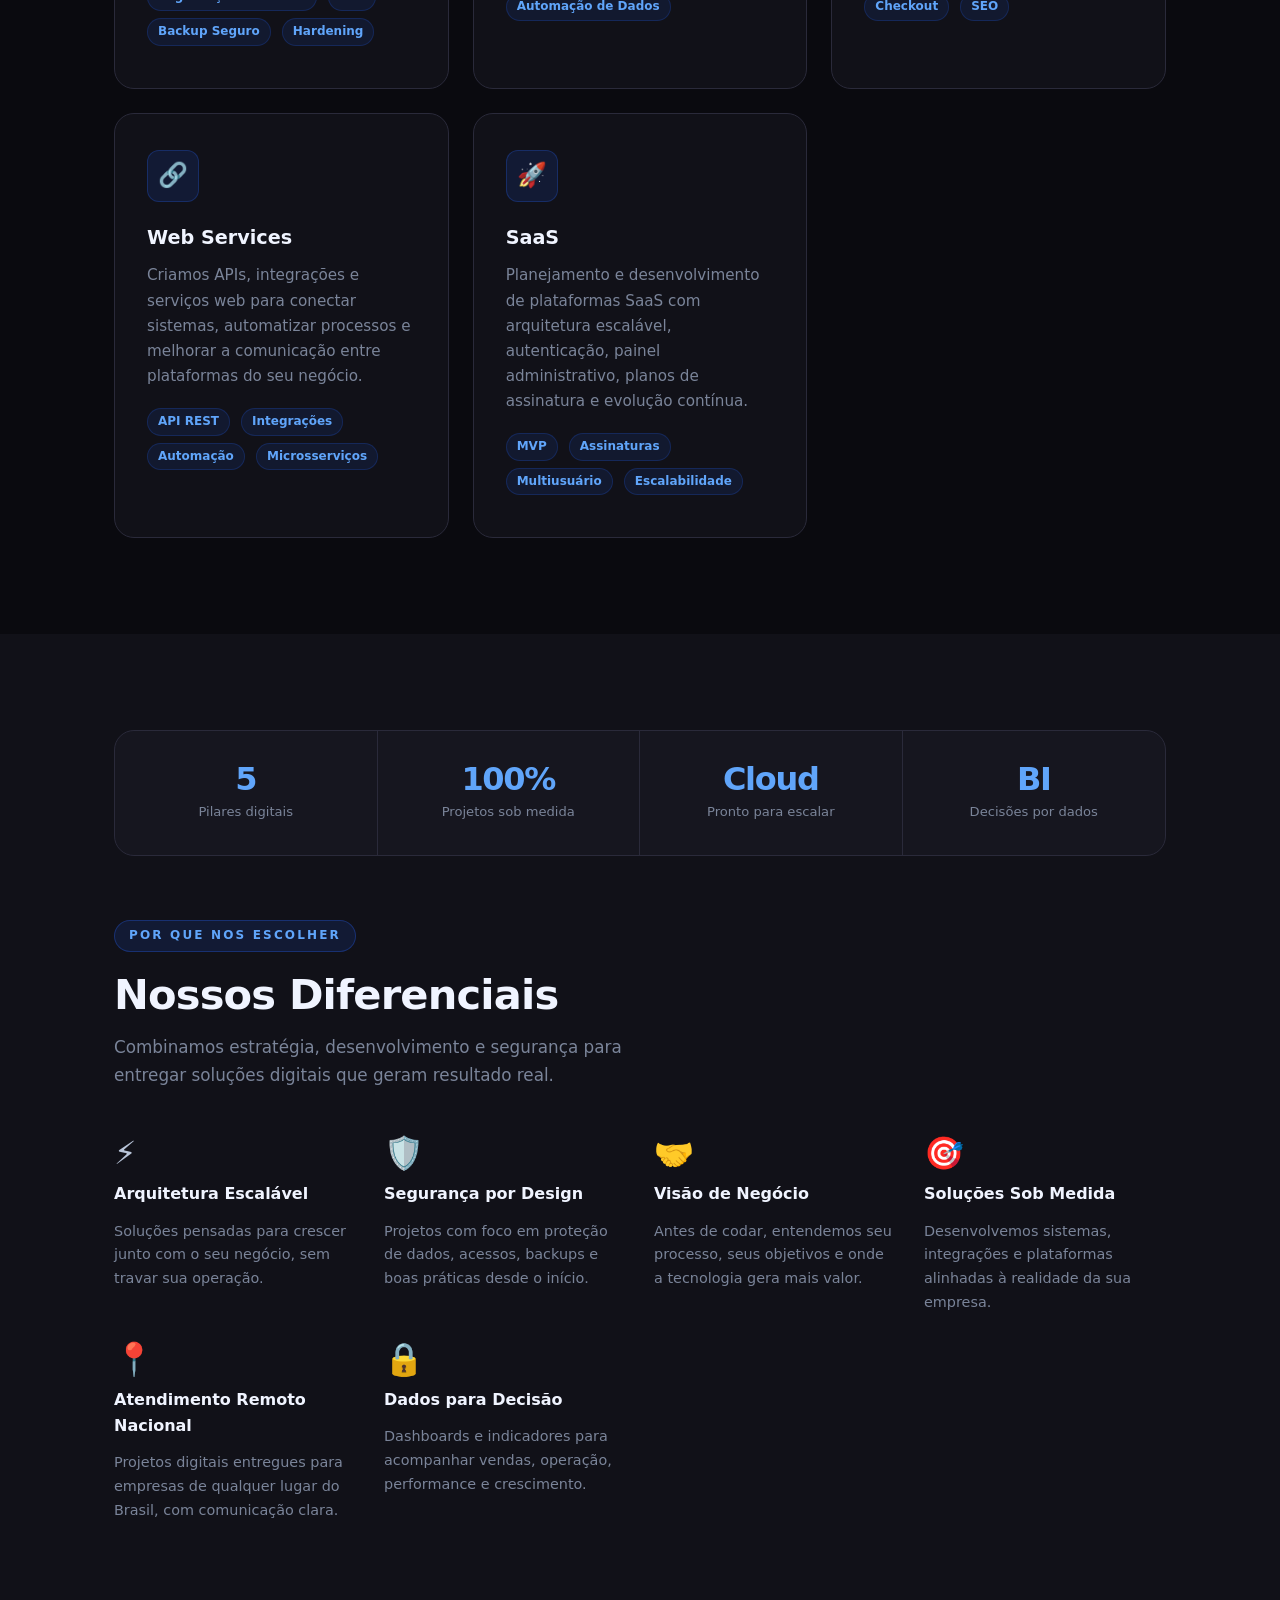
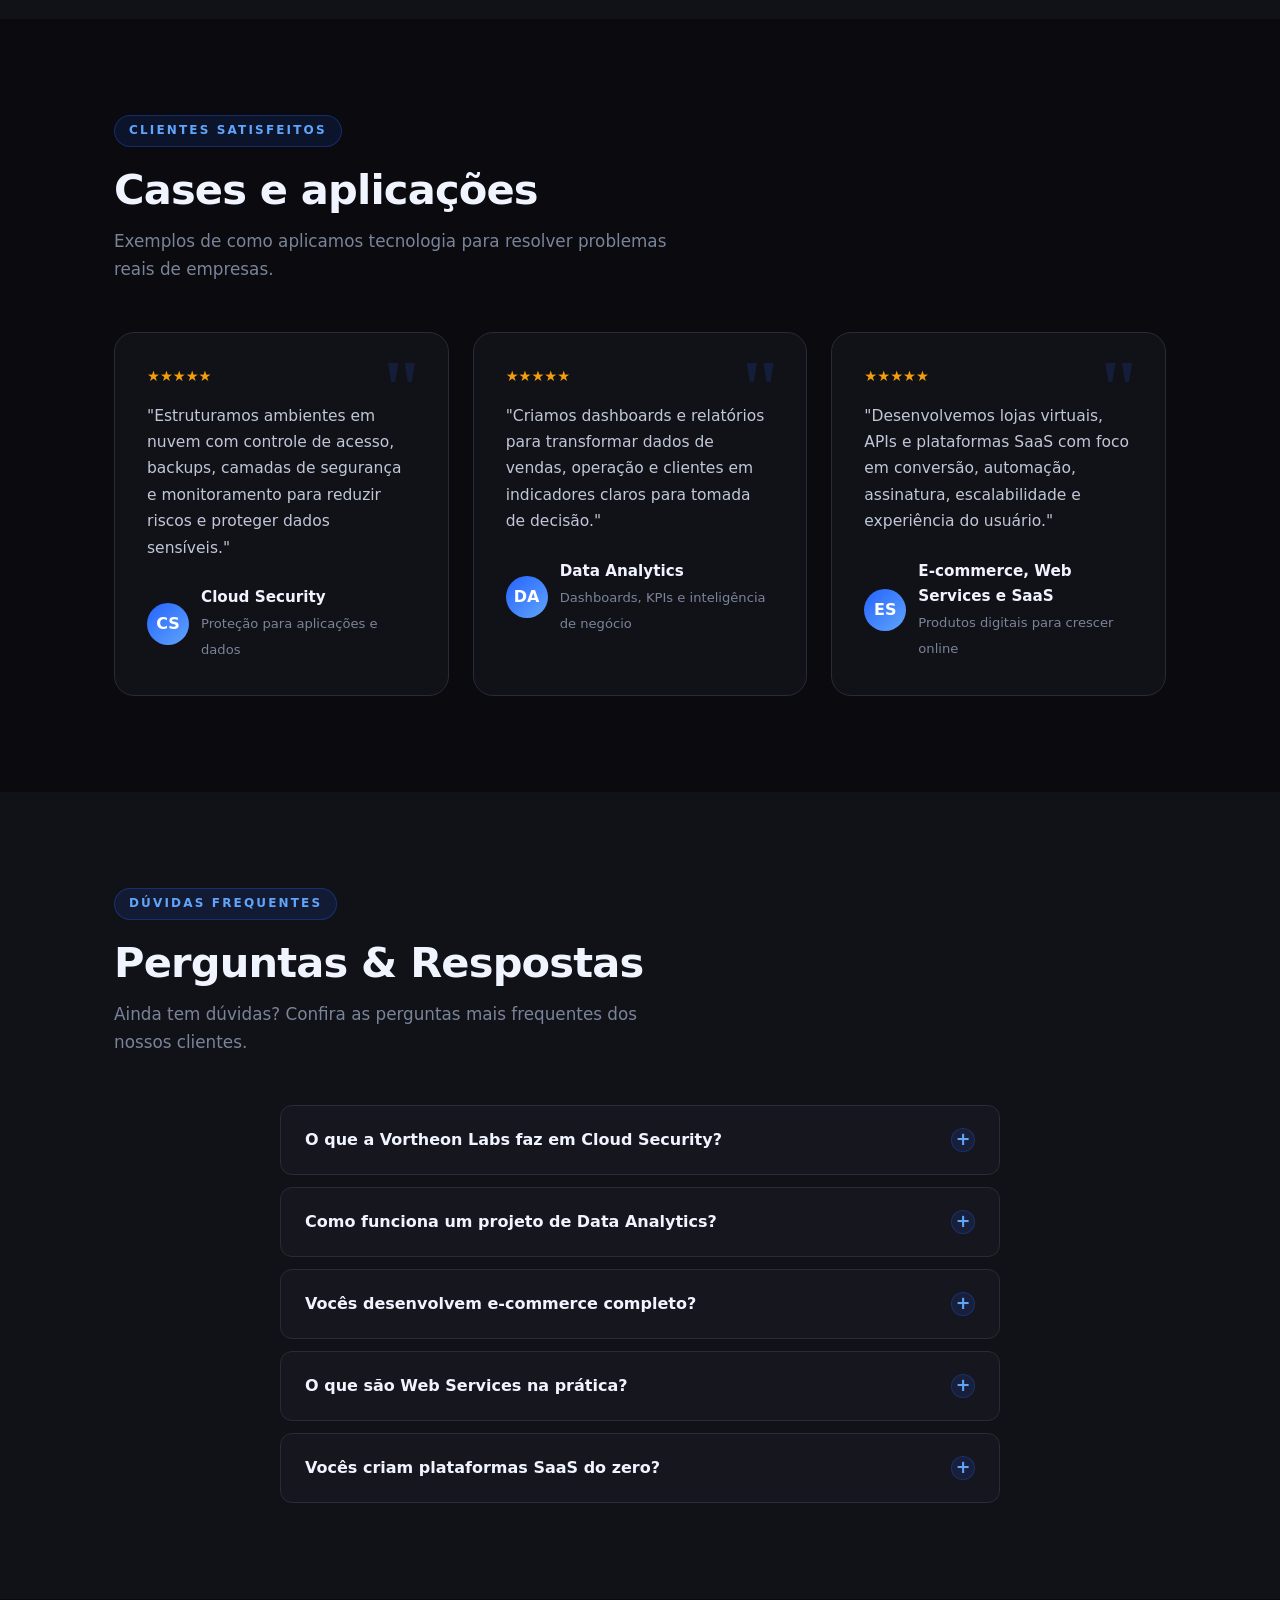
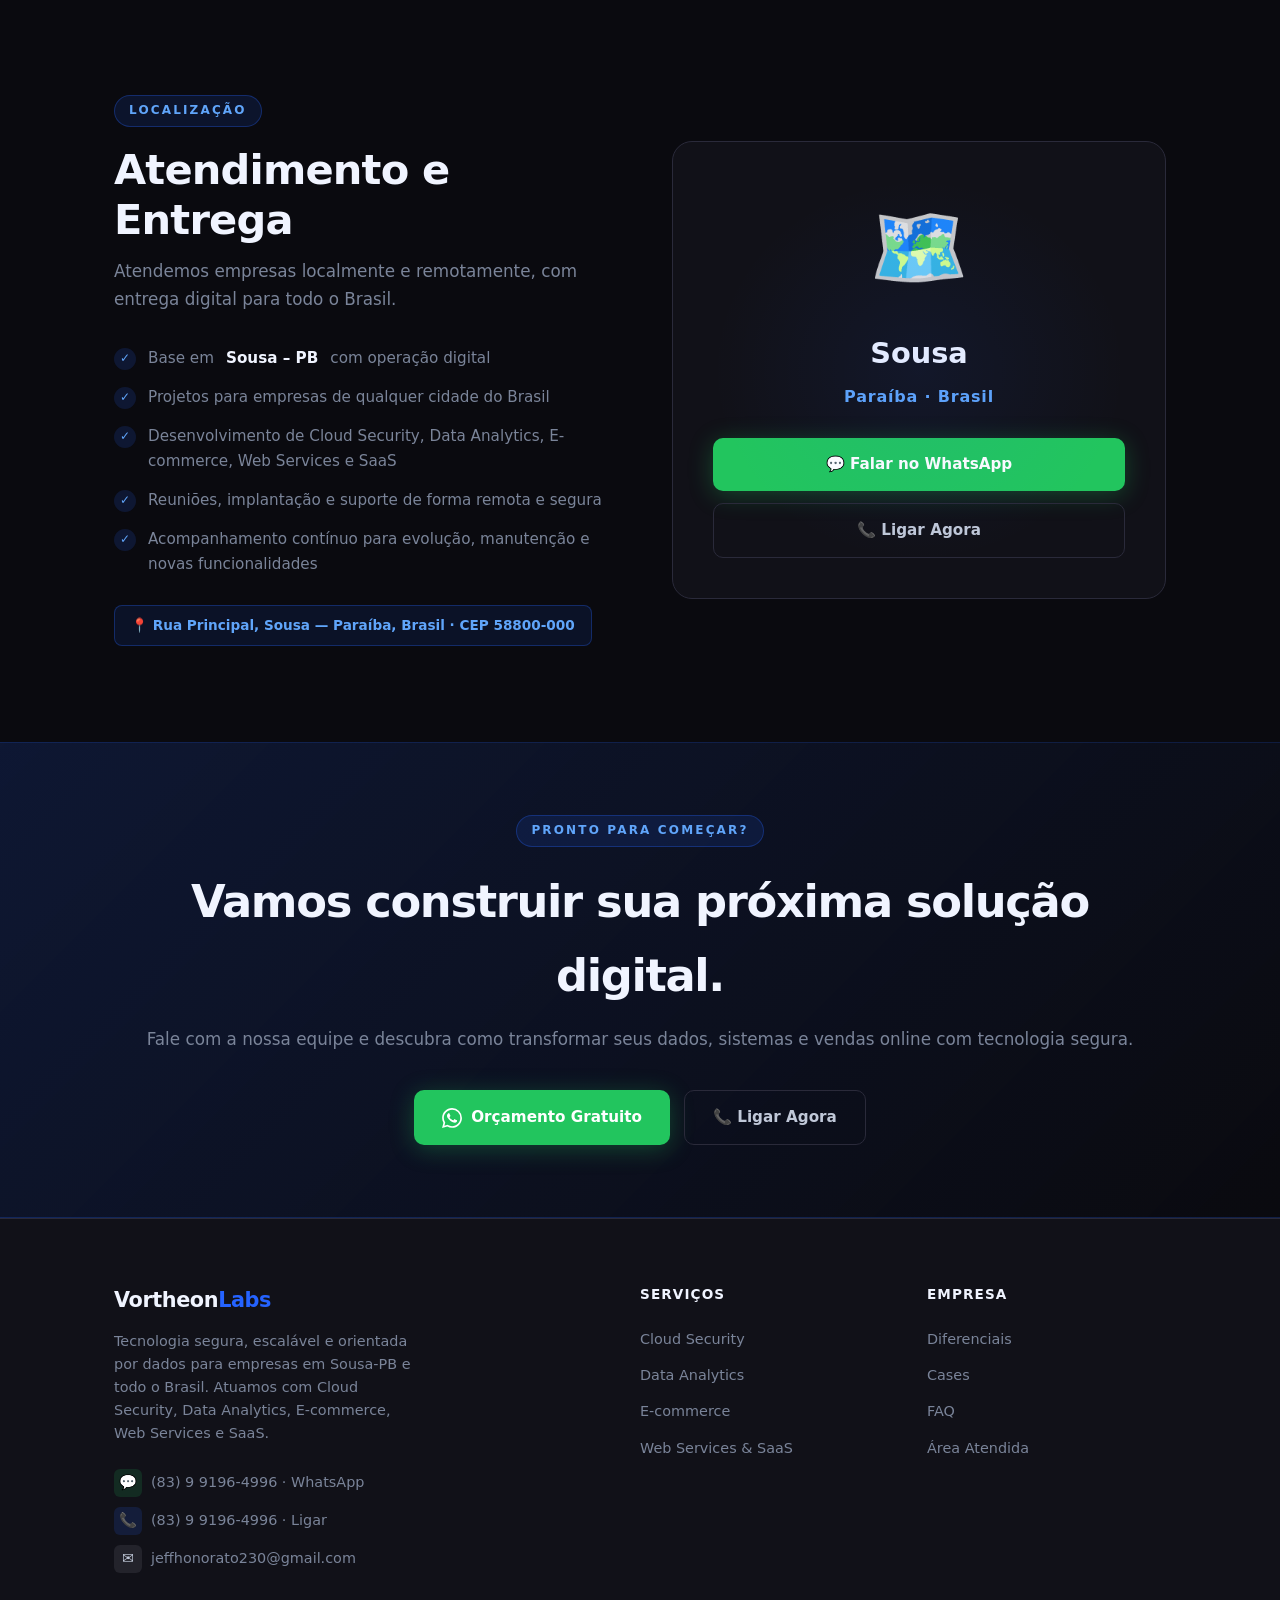
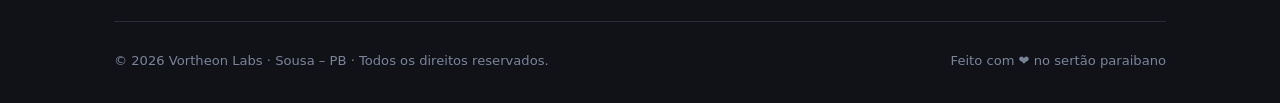
==== commit cf31aa6b: "mudanças" ====
--- a/index.html
+++ b/index.html
@@ -1,19 +1,3 @@
-
-
-
-
-Texto colado(11).txt
-Documento
-preciso alinha essa página com os novos objetivos da loja que é cloud security, data analistic, E-commerce, Web services e Saas
-
-Vou ajustar o posicionamento da página para deixar a Vortheon Labs focada nesses 5 pilares: Cloud Security, Data Analytics, E-commerce, Web Services e SaaS. Também vou remover/baixar o peso da “assistência técnica”, que hoje aparece como foco principal.
-
-Pensou por 58s
-Pronto — alinhei a página aos novos objetivos: Cloud Security, Data Analytics, E-commerce, Web Services e SaaS, reduzindo o foco antigo em assistência técnica. Usei o HTML que você enviou como base. 
-
-
-Arquivo atualizado: baixar HTML alinhado
-
 <!DOCTYPE html>
 <html lang="pt-BR">
 <head>
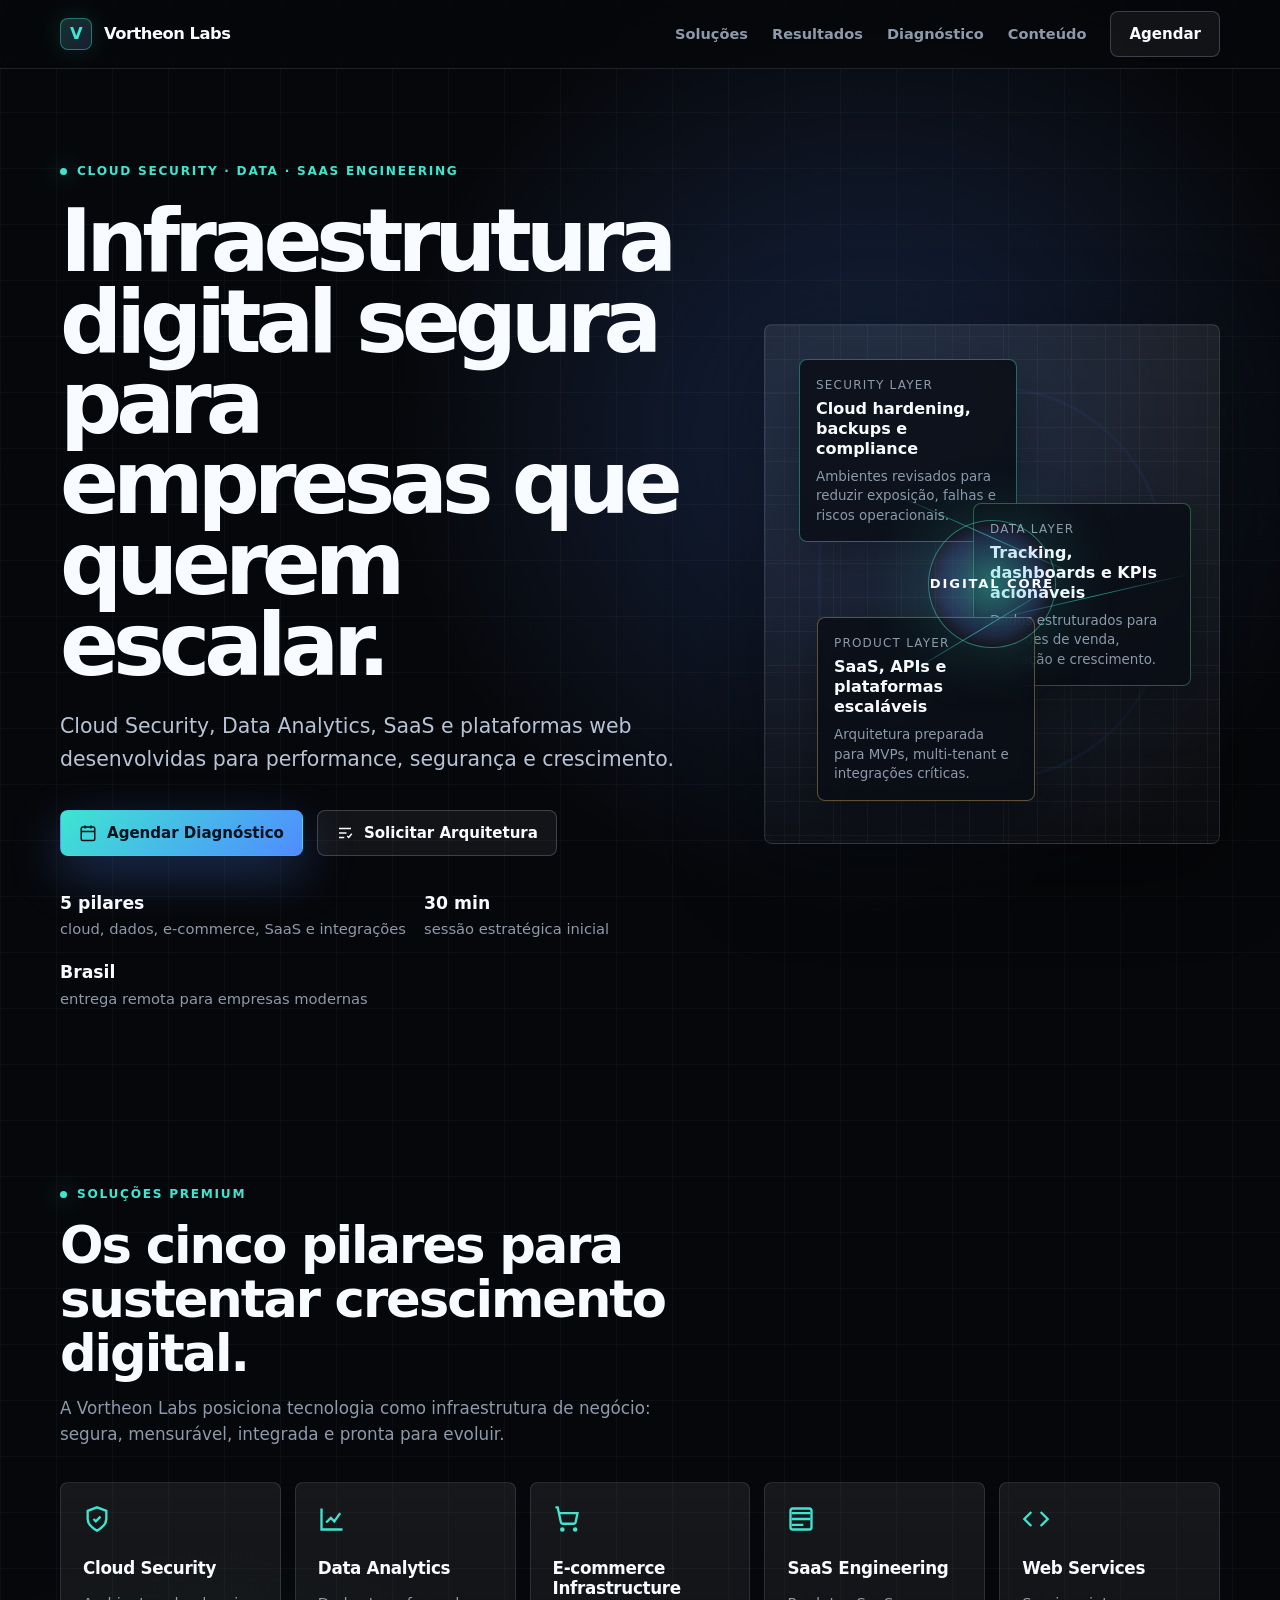
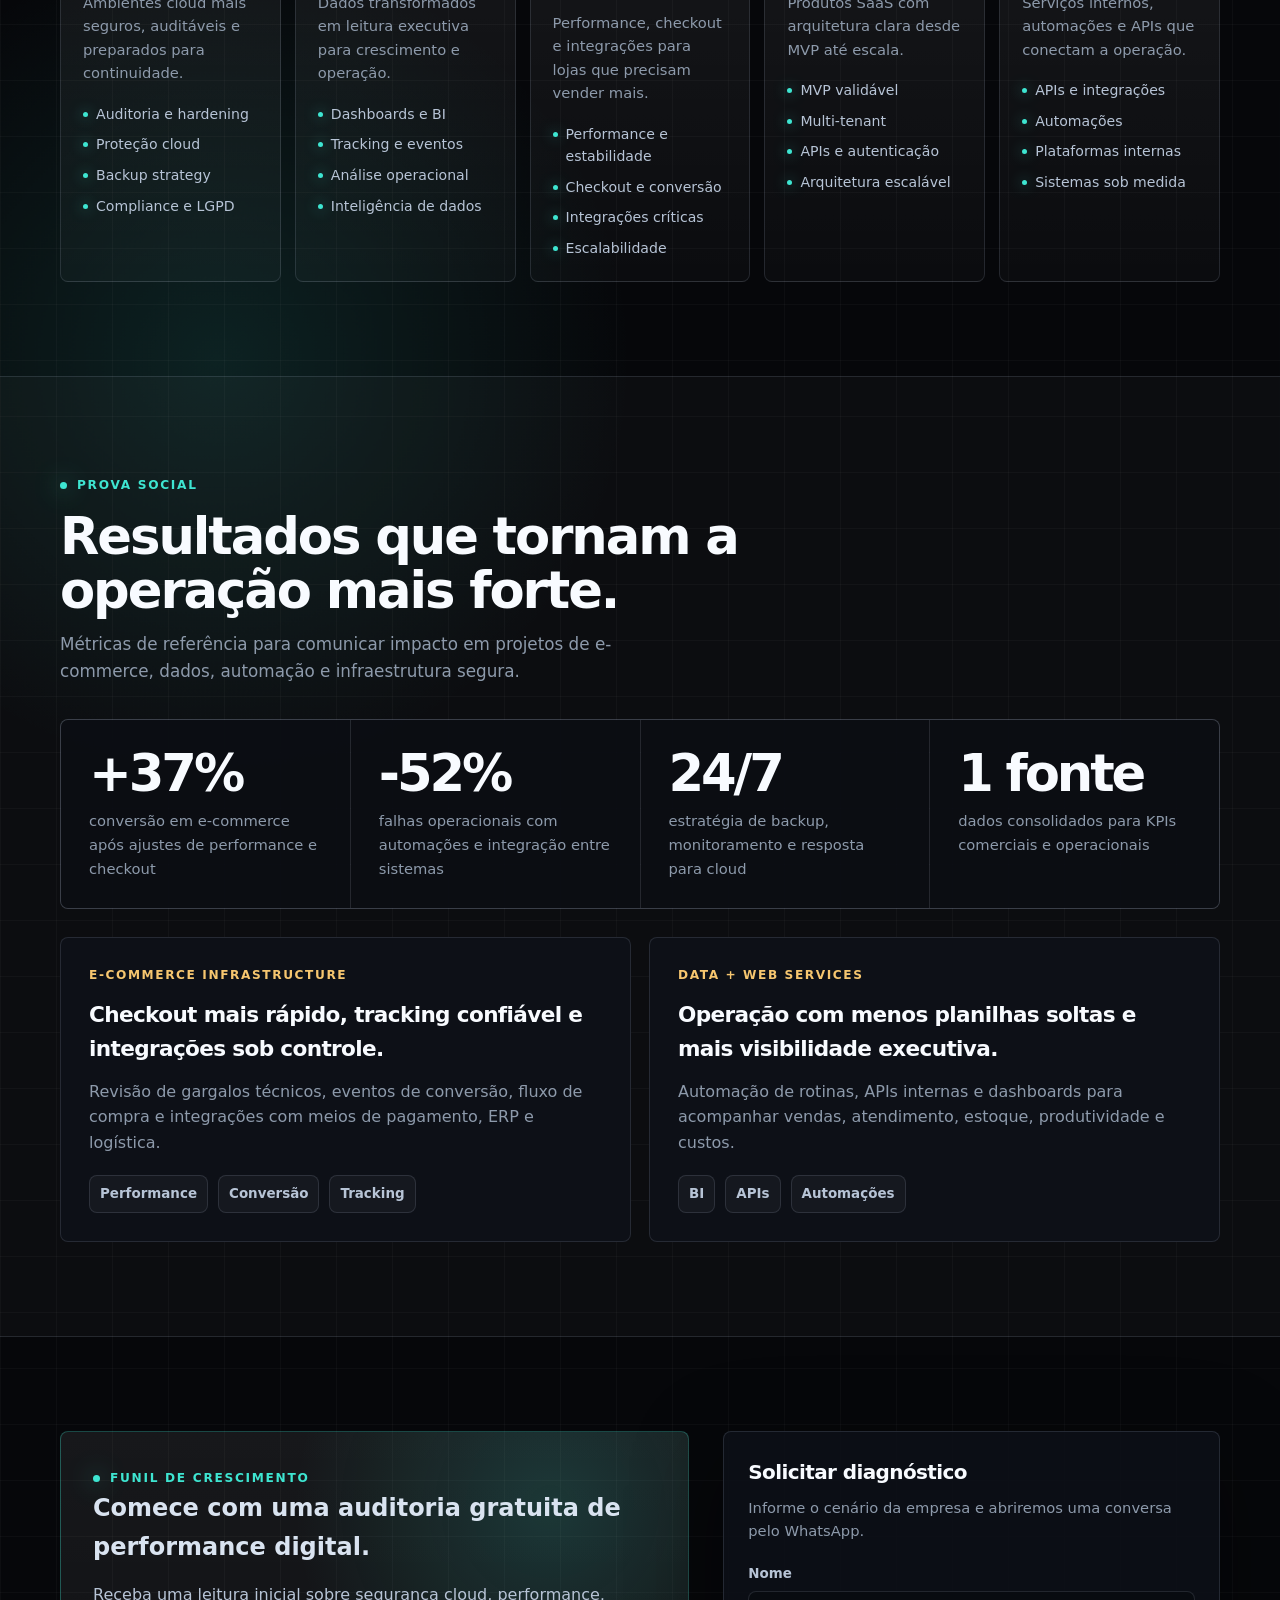
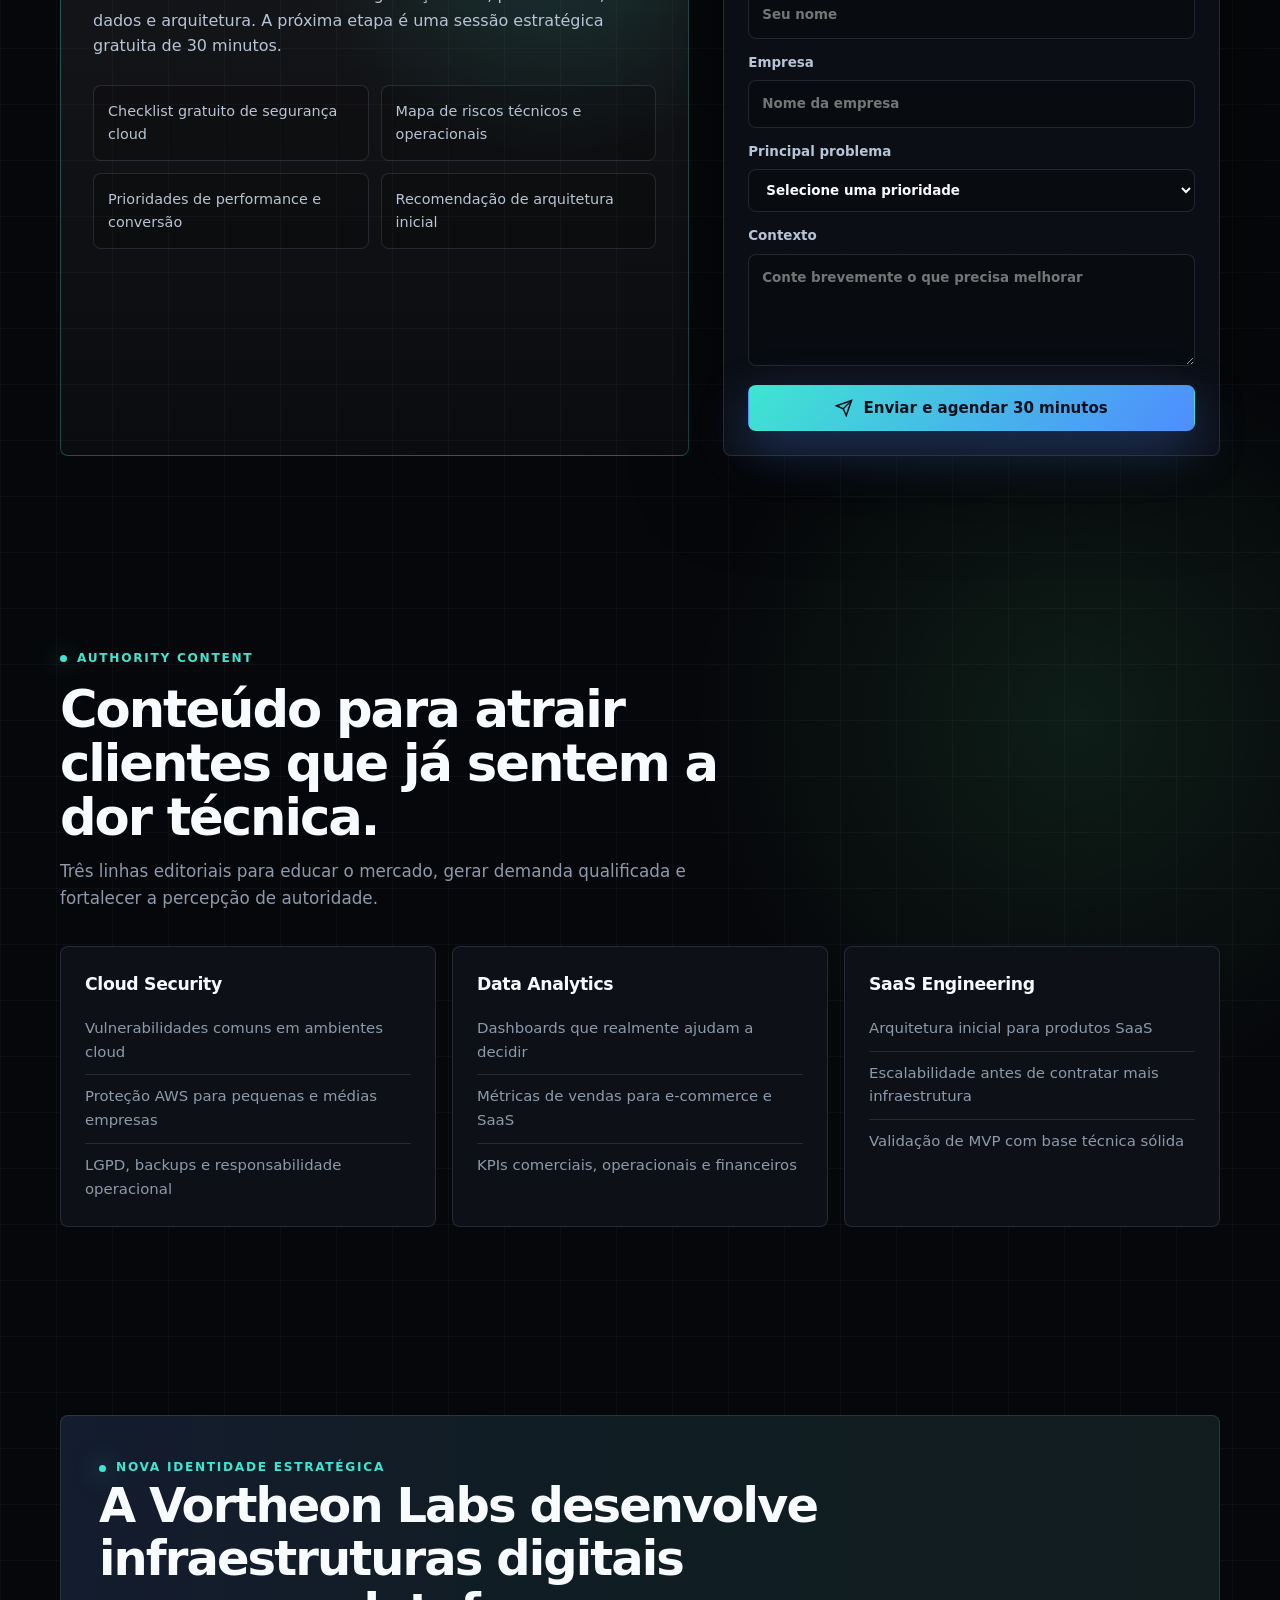
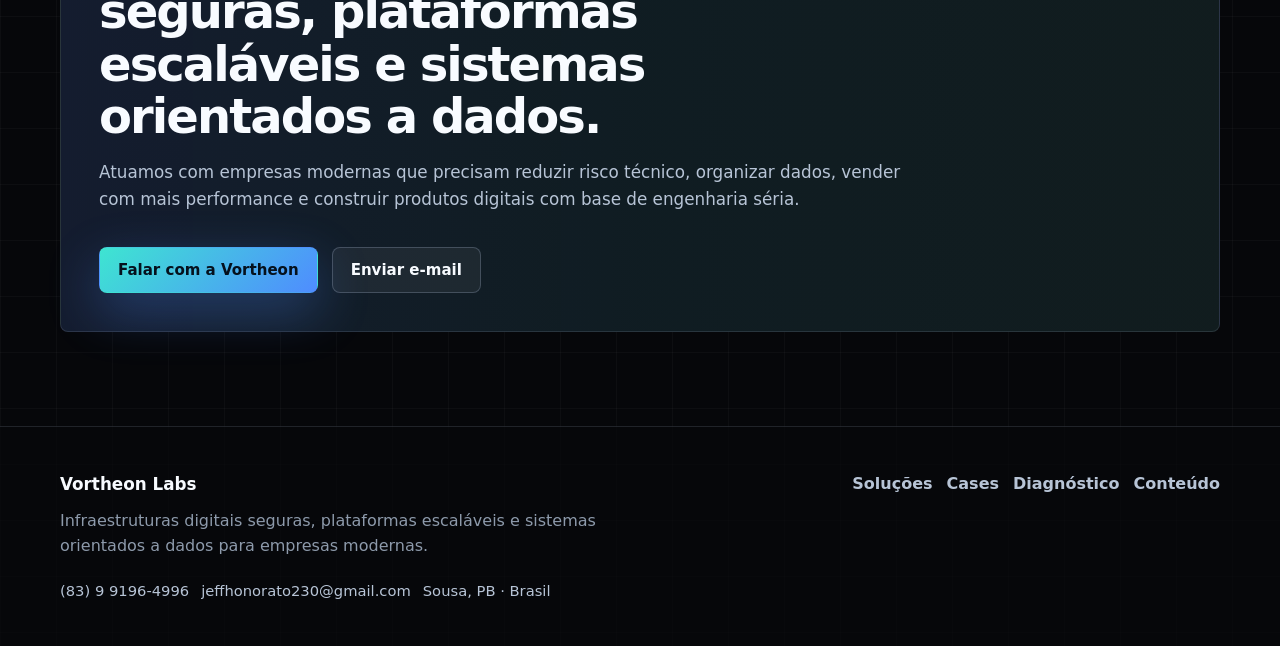
==== commit e739e415: "mudanças" ====
--- a/index.html
+++ b/index.html
@@ -3,1501 +3,1345 @@
 <head>
   <meta charset="UTF-8" />
   <meta name="viewport" content="width=device-width, initial-scale=1.0" />
-  <title>Vortheon Labs — Cloud Security, Data Analytics, E-commerce, Web Services e SaaS</title>
-  <meta name="description" content="Vortheon Labs desenvolve soluções em Cloud Security, Data Analytics, E-commerce, Web Services e SaaS para empresas que querem crescer com tecnologia segura, escalável e inteligente." />
-  <meta name="keywords" content="cloud security, data analytics, e-commerce, web services, SaaS, desenvolvimento de sistemas, segurança em nuvem, Vortheon Labs" />
+  <title>Vortheon Labs | Infraestrutura digital segura para escalar</title>
+  <meta name="description" content="A Vortheon Labs desenvolve infraestruturas digitais seguras, plataformas escaláveis e sistemas orientados a dados para empresas modernas." />
+  <meta name="keywords" content="Cloud Security, Data Analytics, E-commerce Infrastructure, Web Services, SaaS Engineering, Vortheon Labs" />
   <meta name="robots" content="index, follow" />
-
-  <!-- Open Graph / Facebook -->
   <meta property="og:type" content="website" />
   <meta property="og:url" content="https://vortheonlabs.com.br/" />
-  <meta property="og:title" content="Vortheon Labs — Cloud Security, Data Analytics, E-commerce, Web Services e SaaS" />
-  <meta property="og:description" content="Soluções digitais seguras e escaláveis em Cloud Security, Data Analytics, E-commerce, Web Services e SaaS." />
+  <meta property="og:title" content="Vortheon Labs | Infraestrutura digital segura para escalar" />
+  <meta property="og:description" content="Cloud Security, Data Analytics, SaaS e plataformas web desenvolvidas para performance, segurança e crescimento." />
   <meta property="og:locale" content="pt_BR" />
-
-  <!-- Twitter Card -->
   <meta name="twitter:card" content="summary_large_image" />
-  <meta name="twitter:title" content="Vortheon Labs — Tecnologia segura, escalável e inteligente." />
-  <meta name="twitter:description" content="Cloud Security, Data Analytics, E-commerce, Web Services e SaaS para empresas em crescimento." />
+  <meta name="twitter:title" content="Vortheon Labs | Infraestrutura digital segura para escalar" />
+  <meta name="twitter:description" content="Cloud Security, Data Analytics, SaaS e plataformas web para empresas modernas." />
 
   <style>
-    /* ─── Reset & Base ─────────────────────────────────────────────────────── */
-    *, *::before, *::after { box-sizing: border-box; margin: 0; padding: 0; }
+    *, *::before, *::after {
+      box-sizing: border-box;
+      margin: 0;
+      padding: 0;
+    }
 
     :root {
-      --bg:          #0a0a0f;
-      --bg-card:     #111118;
-      --bg-elevated: #16161f;
-      --border:      #2a2a3a;
-      --blue:        #2563ff;
-      --blue-glow:   #3b82f6;
-      --blue-light:  #60a5fa;
-      --silver:      #c0c8d8;
-      --silver-dim:  #7a8499;
-      --white:       #f0f4ff;
-      --text:        #b8c4d8;
-      --radius:      12px;
-      --radius-lg:   20px;
-      --transition:  0.25s ease;
-      --font:        'Segoe UI', system-ui, -apple-system, sans-serif;
-    }
-
-    html { scroll-behavior: smooth; }
+      --bg: #06070a;
+      --panel: #0d1017;
+      --panel-2: #111722;
+      --line: rgba(167, 180, 204, 0.16);
+      --line-strong: rgba(167, 180, 204, 0.28);
+      --text: #d9e3f0;
+      --muted: #8d9aab;
+      --soft: #b7c4d6;
+      --white: #f8fbff;
+      --blue: #4f8cff;
+      --cyan: #3ee5d1;
+      --green: #54e38f;
+      --amber: #f6c66f;
+      --danger: #ff6b87;
+      --shadow: 0 24px 90px rgba(0, 0, 0, 0.42);
+      --radius: 8px;
+      --font: Inter, ui-sans-serif, system-ui, -apple-system, BlinkMacSystemFont, "Segoe UI", sans-serif;
+    }
+
+    html {
+      scroll-behavior: smooth;
+      background: var(--bg);
+    }
 
     body {
-      background-color: var(--bg);
+      min-height: 100vh;
       color: var(--text);
       font-family: var(--font);
-      font-size: 16px;
-      line-height: 1.65;
+      line-height: 1.6;
+      background:
+        linear-gradient(rgba(255, 255, 255, 0.026) 1px, transparent 1px),
+        linear-gradient(90deg, rgba(255, 255, 255, 0.026) 1px, transparent 1px),
+        radial-gradient(circle at 68% 8%, rgba(79, 140, 255, 0.22), transparent 30rem),
+        radial-gradient(circle at 17% 36%, rgba(62, 229, 209, 0.12), transparent 26rem),
+        radial-gradient(circle at 84% 72%, rgba(84, 227, 143, 0.10), transparent 24rem),
+        var(--bg);
+      background-size: 56px 56px, 56px 56px, auto, auto, auto, auto;
       -webkit-font-smoothing: antialiased;
-    }
-
-    img { display: block; max-width: 100%; }
-    a { color: inherit; text-decoration: none; }
-    ul { list-style: none; }
-
-    /* ─── Utility ───────────────────────────────────────────────────────────── */
+      text-rendering: optimizeLegibility;
+    }
+
+    body::before {
+      content: "";
+      position: fixed;
+      inset: 0;
+      pointer-events: none;
+      background:
+        linear-gradient(180deg, rgba(6, 7, 10, 0.16), rgba(6, 7, 10, 0.9) 78%),
+        radial-gradient(circle at 50% 0, transparent, rgba(6, 7, 10, 0.82) 72%);
+      z-index: -1;
+    }
+
+    a {
+      color: inherit;
+      text-decoration: none;
+    }
+
+    button,
+    input,
+    textarea,
+    select {
+      font: inherit;
+    }
+
     .container {
-      width: 100%;
-      max-width: 1100px;
+      width: min(1160px, calc(100% - 40px));
       margin: 0 auto;
-      padding: 0 24px;
-    }
-
-    .section-label {
-      display: inline-block;
-      font-size: 0.75rem;
-      font-weight: 600;
-      letter-spacing: 0.18em;
+    }
+
+    .eyebrow {
+      display: inline-flex;
+      align-items: center;
+      gap: 10px;
+      color: var(--cyan);
+      font-size: 0.76rem;
+      font-weight: 700;
+      letter-spacing: 0.14em;
       text-transform: uppercase;
-      color: var(--blue-light);
-      background: rgba(37, 99, 255, 0.12);
-      border: 1px solid rgba(37, 99, 255, 0.3);
-      padding: 5px 14px;
-      border-radius: 100px;
-      margin-bottom: 18px;
-    }
-
-    .section-title {
-      font-size: clamp(1.6rem, 4vw, 2.6rem);
-      font-weight: 700;
-      color: var(--white);
-      line-height: 1.2;
-      letter-spacing: -0.02em;
-      margin-bottom: 14px;
-    }
-
-    .section-subtitle {
+    }
+
+    .eyebrow::before {
+      content: "";
+      width: 7px;
+      height: 7px;
+      border-radius: 99px;
+      background: var(--cyan);
+      box-shadow: 0 0 24px rgba(62, 229, 209, 0.85);
+    }
+
+    .section-head {
+      max-width: 720px;
+      margin-bottom: 34px;
+    }
+
+    .section-head h2 {
+      margin-top: 12px;
+      color: var(--white);
+      font-size: clamp(2rem, 4vw, 3.4rem);
+      line-height: 1.06;
+      letter-spacing: -0.04em;
+    }
+
+    .section-head p {
+      margin-top: 14px;
+      color: var(--muted);
       font-size: 1.05rem;
-      color: var(--silver-dim);
-      max-width: 560px;
-      margin-bottom: 48px;
-    }
-
-    section { padding: 96px 0; }
-
-    /* ─── Navigation ────────────────────────────────────────────────────────── */
-    nav {
-      position: fixed;
-      top: 0; left: 0; right: 0;
-      z-index: 100;
+      max-width: 640px;
+    }
+
+    .btn {
+      display: inline-flex;
+      align-items: center;
+      justify-content: center;
+      min-height: 46px;
+      gap: 10px;
+      padding: 0 18px;
+      border: 1px solid transparent;
+      border-radius: var(--radius);
+      cursor: pointer;
+      font-weight: 750;
+      font-size: 0.94rem;
+      transition: transform 180ms ease, border-color 180ms ease, background 180ms ease, color 180ms ease, box-shadow 180ms ease;
+      white-space: nowrap;
+    }
+
+    .btn:hover {
+      transform: translateY(-1px);
+    }
+
+    .btn svg {
+      width: 18px;
+      height: 18px;
+      flex: 0 0 auto;
+    }
+
+    .btn-primary {
+      color: #05111d;
+      background: linear-gradient(135deg, var(--cyan), var(--blue));
+      box-shadow: 0 18px 52px rgba(79, 140, 255, 0.32);
+    }
+
+    .btn-secondary {
+      color: var(--white);
+      background: rgba(255, 255, 255, 0.055);
+      border-color: var(--line-strong);
+    }
+
+    .btn-secondary:hover {
+      border-color: rgba(62, 229, 209, 0.55);
+      background: rgba(255, 255, 255, 0.08);
+    }
+
+    .nav {
+      position: sticky;
+      top: 0;
+      z-index: 20;
+      border-bottom: 1px solid var(--line);
+      background: rgba(6, 7, 10, 0.74);
       backdrop-filter: blur(18px);
-      -webkit-backdrop-filter: blur(18px);
-      background: rgba(10, 10, 15, 0.85);
-      border-bottom: 1px solid var(--border);
     }
 
     .nav-inner {
       display: flex;
       align-items: center;
       justify-content: space-between;
-      height: 64px;
-    }
-
-    .nav-logo {
-      font-size: 1.25rem;
-      font-weight: 800;
+      min-height: 68px;
+    }
+
+    .brand {
+      display: inline-flex;
+      align-items: center;
+      gap: 12px;
+      color: var(--white);
+      font-size: 1.02rem;
+      font-weight: 850;
       letter-spacing: -0.03em;
-      color: var(--white);
-    }
-
-    .nav-logo span {
-      color: var(--blue);
+    }
+
+    .brand-mark {
+      display: grid;
+      place-items: center;
+      width: 32px;
+      height: 32px;
+      border: 1px solid rgba(62, 229, 209, 0.42);
+      border-radius: var(--radius);
+      color: var(--cyan);
+      background:
+        linear-gradient(135deg, rgba(62, 229, 209, 0.16), rgba(79, 140, 255, 0.12)),
+        rgba(255, 255, 255, 0.04);
+      box-shadow: 0 0 28px rgba(62, 229, 209, 0.16);
     }
 
     .nav-links {
       display: flex;
-      gap: 32px;
       align-items: center;
-    }
-
-    .nav-links a {
-      font-size: 0.9rem;
-      color: var(--silver-dim);
-      transition: color var(--transition);
-    }
-
-    .nav-links a:hover { color: var(--white); }
-
-    .nav-cta {
-      display: inline-flex;
+      gap: 24px;
+      color: var(--muted);
+      font-size: 0.91rem;
+      font-weight: 650;
+    }
+
+    .nav-links a:hover {
+      color: var(--white);
+    }
+
+    .menu-button {
+      display: none;
+      width: 42px;
+      height: 42px;
+      border: 1px solid var(--line);
+      border-radius: var(--radius);
+      color: var(--white);
+      background: rgba(255, 255, 255, 0.055);
+    }
+
+    .hero {
+      position: relative;
+      min-height: calc(100vh - 68px);
+      display: grid;
       align-items: center;
-      gap: 8px;
-      background: var(--blue);
-      color: #fff !important;
-      padding: 9px 20px;
-      border-radius: 8px;
-      font-weight: 600;
-      font-size: 0.875rem;
-      transition: background var(--transition), box-shadow var(--transition);
-    }
-
-    .nav-cta:hover {
-      background: var(--blue-glow);
-      box-shadow: 0 0 20px rgba(37, 99, 255, 0.45);
-    }
-
-    .nav-toggle {
-      display: none;
-      background: none;
-      border: none;
-      cursor: pointer;
-      padding: 4px;
-      color: var(--white);
-    }
-
-    /* ─── Hero ──────────────────────────────────────────────────────────────── */
-    #hero {
-      min-height: 100vh;
-      display: flex;
+      padding: 88px 0 76px;
+      overflow: hidden;
+    }
+
+    .hero-layout {
+      display: grid;
+      grid-template-columns: minmax(0, 1.02fr) minmax(340px, 0.72fr);
+      gap: 58px;
       align-items: center;
-      padding-top: 80px;
-      position: relative;
-      overflow: hidden;
-    }
-
-    .hero-bg {
-      position: absolute;
-      inset: 0;
-      background:
-        radial-gradient(ellipse 80% 60% at 60% 30%, rgba(37,99,255,0.12) 0%, transparent 70%),
-        radial-gradient(ellipse 50% 40% at 20% 80%, rgba(192,200,216,0.05) 0%, transparent 60%);
-      pointer-events: none;
-    }
-
-    .hero-grid-lines {
-      position: absolute;
-      inset: 0;
-      background-image:
-        linear-gradient(rgba(37,99,255,0.05) 1px, transparent 1px),
-        linear-gradient(90deg, rgba(37,99,255,0.05) 1px, transparent 1px);
-      background-size: 60px 60px;
-      pointer-events: none;
-      -webkit-mask-image: radial-gradient(ellipse 80% 80% at 50% 50%, black 0%, transparent 100%);
-      mask-image: radial-gradient(ellipse 80% 80% at 50% 50%, black 0%, transparent 100%);
-    }
-
-    .hero-content {
-      position: relative;
-      z-index: 1;
-      max-width: 760px;
-    }
-
-    .hero-badge {
-      display: inline-flex;
-      align-items: center;
-      gap: 8px;
-      background: rgba(37, 99, 255, 0.1);
-      border: 1px solid rgba(37, 99, 255, 0.35);
-      color: var(--blue-light);
-      font-size: 0.8rem;
-      font-weight: 600;
-      letter-spacing: 0.1em;
-      text-transform: uppercase;
-      padding: 6px 16px;
-      border-radius: 100px;
-      margin-bottom: 28px;
-    }
-
-    .hero-badge::before {
-      content: '';
-      width: 7px;
-      height: 7px;
-      border-radius: 50%;
-      background: var(--blue);
-      box-shadow: 0 0 8px var(--blue);
-      animation: pulse 2s infinite;
-    }
-
-    @keyframes pulse {
-      0%, 100% { opacity: 1; }
-      50% { opacity: 0.4; }
     }
 
     h1 {
-      font-size: clamp(2.2rem, 6vw, 4rem);
-      font-weight: 800;
-      color: var(--white);
-      line-height: 1.1;
-      letter-spacing: -0.03em;
-      margin-bottom: 20px;
-    }
-
-    h1 .highlight {
-      background: linear-gradient(135deg, var(--blue-light), var(--blue));
-      -webkit-background-clip: text;
-      -webkit-text-fill-color: transparent;
-      background-clip: text;
+      margin-top: 18px;
+      color: var(--white);
+      font-size: clamp(2.8rem, 6.8vw, 6.25rem);
+      line-height: 0.93;
+      letter-spacing: -0.07em;
+      max-width: 820px;
     }
 
     .hero-subtitle {
-      font-size: clamp(1rem, 2.5vw, 1.2rem);
-      color: var(--silver-dim);
-      max-width: 540px;
-      margin-bottom: 40px;
-      line-height: 1.7;
+      margin-top: 24px;
+      max-width: 660px;
+      color: var(--soft);
+      font-size: clamp(1.06rem, 2vw, 1.28rem);
     }
 
     .hero-actions {
       display: flex;
       flex-wrap: wrap;
       gap: 14px;
-      align-items: center;
-    }
-
-    /* ─── Buttons ───────────────────────────────────────────────────────────── */
-    .btn {
-      display: inline-flex;
-      align-items: center;
-      justify-content: center;
-      gap: 9px;
-      padding: 14px 28px;
-      border-radius: 10px;
-      font-weight: 700;
-      font-size: 0.95rem;
-      cursor: pointer;
-      transition: all var(--transition);
-      border: none;
-      text-decoration: none;
-      white-space: nowrap;
-    }
-
-    .btn-primary {
-      background: var(--blue);
-      color: #fff;
-      box-shadow: 0 4px 24px rgba(37, 99, 255, 0.35);
-    }
-
-    .btn-primary:hover {
-      background: var(--blue-glow);
-      box-shadow: 0 6px 32px rgba(37, 99, 255, 0.55);
-      transform: translateY(-2px);
-    }
-
-    .btn-secondary {
-      background: transparent;
-      color: var(--silver);
-      border: 1.5px solid var(--border);
-    }
-
-    .btn-secondary:hover {
-      border-color: var(--silver-dim);
-      color: var(--white);
-      transform: translateY(-2px);
-    }
-
-    .btn-whatsapp {
-      background: #22c55e;
-      color: #fff;
-      box-shadow: 0 4px 24px rgba(34, 197, 94, 0.3);
-    }
-
-    .btn-whatsapp:hover {
-      background: #16a34a;
-      box-shadow: 0 6px 32px rgba(34, 197, 94, 0.45);
-      transform: translateY(-2px);
-    }
-
-    /* ─── Services ──────────────────────────────────────────────────────────── */
-    #servicos { background: var(--bg); }
+      margin-top: 34px;
+    }
+
+    .hero-proof {
+      display: flex;
+      flex-wrap: wrap;
+      gap: 18px;
+      margin-top: 34px;
+      color: var(--muted);
+      font-size: 0.92rem;
+    }
+
+    .hero-proof strong {
+      display: block;
+      color: var(--white);
+      font-size: 1.08rem;
+    }
+
+    .architecture {
+      position: relative;
+      min-height: 520px;
+      border: 1px solid var(--line);
+      border-radius: var(--radius);
+      background:
+        linear-gradient(rgba(255, 255, 255, 0.04) 1px, transparent 1px),
+        linear-gradient(90deg, rgba(255, 255, 255, 0.04) 1px, transparent 1px),
+        linear-gradient(180deg, rgba(255, 255, 255, 0.08), rgba(255, 255, 255, 0.025));
+      background-size: 34px 34px, 34px 34px, auto;
+      box-shadow: var(--shadow);
+      overflow: hidden;
+    }
+
+    .architecture::before {
+      content: "";
+      position: absolute;
+      inset: 12%;
+      border: 1px solid rgba(79, 140, 255, 0.22);
+      border-radius: 999px;
+      filter: blur(1px);
+    }
+
+    .node {
+      position: absolute;
+      width: min(220px, 48%);
+      padding: 16px;
+      border: 1px solid var(--line-strong);
+      border-radius: var(--radius);
+      background: rgba(9, 13, 20, 0.82);
+      box-shadow: 0 18px 50px rgba(0, 0, 0, 0.34);
+      backdrop-filter: blur(12px);
+    }
+
+    .node small {
+      display: block;
+      color: var(--muted);
+      font-size: 0.75rem;
+      text-transform: uppercase;
+      letter-spacing: 0.1em;
+    }
+
+    .node strong {
+      display: block;
+      margin-top: 4px;
+      color: var(--white);
+      font-size: 1rem;
+      line-height: 1.25;
+    }
+
+    .node span {
+      display: block;
+      margin-top: 8px;
+      color: var(--muted);
+      font-size: 0.84rem;
+      line-height: 1.45;
+    }
+
+    .node-a {
+      top: 34px;
+      left: 34px;
+      border-color: rgba(62, 229, 209, 0.42);
+    }
+
+    .node-b {
+      top: 178px;
+      right: 28px;
+      border-color: rgba(84, 227, 143, 0.36);
+    }
+
+    .node-c {
+      left: 52px;
+      bottom: 42px;
+      border-color: rgba(246, 198, 111, 0.36);
+    }
+
+    .system-core {
+      position: absolute;
+      inset: 50% auto auto 50%;
+      transform: translate(-50%, -50%);
+      display: grid;
+      place-items: center;
+      width: 128px;
+      height: 128px;
+      border-radius: 999px;
+      color: var(--white);
+      font-size: 0.82rem;
+      font-weight: 850;
+      letter-spacing: 0.14em;
+      text-transform: uppercase;
+      text-align: center;
+      background:
+        radial-gradient(circle, rgba(62, 229, 209, 0.42), rgba(79, 140, 255, 0.18) 54%, transparent 70%),
+        rgba(255, 255, 255, 0.04);
+      border: 1px solid rgba(62, 229, 209, 0.45);
+      box-shadow: 0 0 70px rgba(62, 229, 209, 0.22);
+    }
+
+    .pulse-line {
+      position: absolute;
+      height: 1px;
+      background: linear-gradient(90deg, transparent, rgba(62, 229, 209, 0.88), transparent);
+      transform-origin: left center;
+      opacity: 0.68;
+    }
+
+    .line-1 {
+      width: 210px;
+      top: 168px;
+      left: 128px;
+      rotate: 24deg;
+    }
+
+    .line-2 {
+      width: 205px;
+      top: 294px;
+      left: 228px;
+      rotate: -13deg;
+    }
+
+    .line-3 {
+      width: 190px;
+      left: 138px;
+      bottom: 166px;
+      rotate: -31deg;
+    }
+
+    section {
+      padding: 94px 0;
+    }
 
     .services-grid {
       display: grid;
-      grid-template-columns: repeat(auto-fit, minmax(300px, 1fr));
-      gap: 24px;
+      grid-template-columns: repeat(5, minmax(0, 1fr));
+      gap: 14px;
     }
 
     .service-card {
-      background: var(--bg-card);
-      border: 1px solid var(--border);
-      border-radius: var(--radius-lg);
-      padding: 36px 32px;
-      transition: all var(--transition);
-      position: relative;
-      overflow: hidden;
-    }
-
-    .service-card::before {
-      content: '';
-      position: absolute;
-      top: 0; left: 0; right: 0;
-      height: 3px;
-      background: linear-gradient(90deg, var(--blue), var(--blue-light));
-      opacity: 0;
-      transition: opacity var(--transition);
+      min-height: 310px;
+      padding: 22px;
+      border: 1px solid var(--line);
+      border-radius: var(--radius);
+      background: linear-gradient(180deg, rgba(255, 255, 255, 0.07), rgba(255, 255, 255, 0.025));
+      transition: transform 180ms ease, border-color 180ms ease, background 180ms ease;
     }
 
     .service-card:hover {
-      border-color: rgba(37, 99, 255, 0.4);
       transform: translateY(-4px);
-      box-shadow: 0 16px 48px rgba(37, 99, 255, 0.12);
-    }
-
-    .service-card:hover::before { opacity: 1; }
-
-    .service-icon {
-      width: 52px;
-      height: 52px;
-      border-radius: var(--radius);
-      background: rgba(37, 99, 255, 0.12);
-      border: 1px solid rgba(37, 99, 255, 0.25);
-      display: flex;
-      align-items: center;
-      justify-content: center;
-      margin-bottom: 20px;
-      font-size: 1.5rem;
-    }
-
-    .service-card h3 {
-      font-size: 1.2rem;
-      font-weight: 700;
-      color: var(--white);
-      margin-bottom: 10px;
-    }
-
-    .service-card p {
-      color: var(--silver-dim);
-      font-size: 0.95rem;
-      margin-bottom: 18px;
-    }
-
-    .service-tag {
-      display: inline-block;
-      font-size: 0.75rem;
-      font-weight: 600;
-      color: var(--blue-light);
-      background: rgba(37, 99, 255, 0.1);
-      border: 1px solid rgba(37, 99, 255, 0.2);
-      padding: 3px 10px;
-      border-radius: 100px;
-      margin-right: 6px;
-      margin-bottom: 6px;
-    }
-
-    /* ─── Diferenciais ──────────────────────────────────────────────────────── */
-    #diferenciais { background: var(--bg-card); }
-
-    .diff-grid {
-      display: grid;
-      grid-template-columns: repeat(auto-fit, minmax(220px, 1fr));
-      gap: 28px;
-    }
-
-    .diff-item {
-      display: flex;
-      flex-direction: column;
-      gap: 12px;
-    }
-
-    .diff-icon {
-      font-size: 2rem;
-      line-height: 1;
-    }
-
-    .diff-item h4 {
-      font-size: 1rem;
-      font-weight: 700;
-      color: var(--white);
-    }
-
-    .diff-item p {
-      font-size: 0.9rem;
-      color: var(--silver-dim);
-    }
-
-    .diff-number {
-      font-size: 2.5rem;
-      font-weight: 800;
-      color: var(--blue);
-      letter-spacing: -0.04em;
-      line-height: 1;
-    }
-
-    /* ─── Stats Bar ─────────────────────────────────────────────────────────── */
-    .stats-bar {
-      display: grid;
-      grid-template-columns: repeat(auto-fit, minmax(150px, 1fr));
-      gap: 0;
-      background: var(--bg-elevated);
-      border: 1px solid var(--border);
-      border-radius: var(--radius-lg);
-      overflow: hidden;
-      margin-bottom: 64px;
-    }
-
-    .stat-item {
-      padding: 32px 28px;
-      text-align: center;
-      border-right: 1px solid var(--border);
-    }
-
-    .stat-item:last-child { border-right: none; }
-
-    .stat-value {
-      font-size: 2rem;
-      font-weight: 800;
-      color: var(--blue-light);
-      letter-spacing: -0.04em;
-      line-height: 1;
-      margin-bottom: 6px;
-    }
-
-    .stat-label {
-      font-size: 0.82rem;
-      color: var(--silver-dim);
-      font-weight: 500;
-    }
-
-    /* ─── Depoimentos ───────────────────────────────────────────────────────── */
-    #depoimentos { background: var(--bg); }
-
-    .testimonials-grid {
-      display: grid;
-      grid-template-columns: repeat(auto-fit, minmax(300px, 1fr));
-      gap: 24px;
-    }
-
-    .testimonial-card {
-      background: var(--bg-card);
-      border: 1px solid var(--border);
-      border-radius: var(--radius-lg);
-      padding: 32px;
-      position: relative;
-    }
-
-    .testimonial-card::before {
-      content: '"';
-      position: absolute;
-      top: 16px;
-      right: 24px;
-      font-size: 5rem;
-      font-weight: 800;
-      color: rgba(37, 99, 255, 0.15);
-      line-height: 1;
-      font-family: Georgia, serif;
-    }
-
-    .stars {
-      display: flex;
-      gap: 3px;
-      margin-bottom: 14px;
-      color: #f59e0b;
-      font-size: 0.9rem;
-    }
-
-    .testimonial-card p {
-      color: var(--silver);
-      font-size: 0.97rem;
-      line-height: 1.7;
-      margin-bottom: 24px;
-      position: relative;
-    }
-
-    .testimonial-author {
-      display: flex;
-      align-items: center;
-      gap: 12px;
-    }
-
-    .author-avatar {
-      width: 42px;
-      height: 42px;
-      border-radius: 50%;
-      background: linear-gradient(135deg, var(--blue), var(--blue-light));
-      display: flex;
-      align-items: center;
-      justify-content: center;
-      font-weight: 700;
-      font-size: 1rem;
-      color: #fff;
-      flex-shrink: 0;
-    }
-
-    .author-info strong {
-      display: block;
-      color: var(--white);
-      font-size: 0.95rem;
-      font-weight: 600;
-    }
-
-    .author-info span {
-      font-size: 0.82rem;
-      color: var(--silver-dim);
-    }
-
-    /* ─── FAQ ───────────────────────────────────────────────────────────────── */
-    #faq { background: var(--bg-card); }
-
-    .faq-list {
-      max-width: 720px;
-      margin: 0 auto;
-      display: flex;
-      flex-direction: column;
-      gap: 12px;
-    }
-
-    .faq-item {
-      background: var(--bg-elevated);
-      border: 1px solid var(--border);
-      border-radius: var(--radius);
-      overflow: hidden;
-    }
-
-    .faq-question {
-      width: 100%;
-      background: none;
-      border: none;
-      padding: 22px 24px;
-      display: flex;
-      align-items: center;
-      justify-content: space-between;
-      gap: 16px;
-      cursor: pointer;
-      text-align: left;
-      color: var(--white);
-      font-size: 1rem;
-      font-weight: 600;
-      font-family: var(--font);
-      transition: color var(--transition);
-    }
-
-    .faq-question:hover { color: var(--blue-light); }
-
-    .faq-icon {
-      flex-shrink: 0;
-      width: 24px;
-      height: 24px;
-      border-radius: 50%;
-      background: rgba(37, 99, 255, 0.12);
-      border: 1px solid rgba(37, 99, 255, 0.25);
-      display: flex;
-      align-items: center;
-      justify-content: center;
-      font-size: 1.1rem;
-      line-height: 1;
-      color: var(--blue-light);
-      transition: transform var(--transition), background var(--transition);
-    }
-
-    .faq-item.open .faq-icon {
-      transform: rotate(45deg);
-      background: rgba(37, 99, 255, 0.25);
-    }
-
-    .faq-answer {
-      max-height: 0;
-      overflow: hidden;
-      transition: max-height 0.35s ease, padding var(--transition);
-      padding: 0 24px;
-    }
-
-    .faq-item.open .faq-answer {
-      max-height: 400px;
-      padding-bottom: 22px;
-    }
-
-    .faq-answer p {
-      color: var(--silver-dim);
-      font-size: 0.95rem;
-      line-height: 1.7;
-    }
-
-    /* ─── Área Atendida ─────────────────────────────────────────────────────── */
-    #area { background: var(--bg); }
-
-    .area-inner {
-      display: grid;
-      grid-template-columns: 1fr 1fr;
-      gap: 64px;
-      align-items: center;
-    }
-
-    .area-map {
-      background: var(--bg-card);
-      border: 1px solid var(--border);
-      border-radius: var(--radius-lg);
-      padding: 40px;
-      text-align: center;
-      position: relative;
-      overflow: hidden;
-    }
-
-    .area-map::before {
-      content: '';
-      position: absolute;
-      inset: 0;
-      background: radial-gradient(ellipse 60% 60% at 50% 50%, rgba(37,99,255,0.08) 0%, transparent 70%);
-      pointer-events: none;
-    }
-
-    .map-icon {
-      font-size: 5rem;
-      margin-bottom: 16px;
-      display: block;
-    }
-
-    .map-city {
-      font-size: 1.8rem;
-      font-weight: 800;
-      color: var(--white);
-      margin-bottom: 6px;
-    }
-
-    .map-state {
-      font-size: 1rem;
-      color: var(--blue-light);
-      font-weight: 600;
-      letter-spacing: 0.05em;
-    }
-
-    .area-list {
-      display: flex;
-      flex-direction: column;
-      gap: 14px;
-      margin-top: 32px;
-    }
-
-    .area-list-item {
-      display: flex;
-      align-items: flex-start;
-      gap: 12px;
-      color: var(--silver-dim);
-      font-size: 0.95rem;
-    }
-
-    .area-list-item::before {
-      content: '✓';
-      flex-shrink: 0;
-      width: 22px;
-      height: 22px;
-      border-radius: 50%;
-      background: rgba(37, 99, 255, 0.15);
-      color: var(--blue-light);
-      display: flex;
-      align-items: center;
-      justify-content: center;
-      font-size: 0.75rem;
-      font-weight: 700;
-      margin-top: 2px;
-    }
-
-    .area-highlight {
-      display: inline-flex;
-      align-items: center;
-      gap: 8px;
-      background: rgba(37, 99, 255, 0.1);
-      border: 1px solid rgba(37, 99, 255, 0.3);
-      color: var(--blue-light);
-      font-size: 0.85rem;
-      font-weight: 600;
-      padding: 8px 16px;
-      border-radius: 8px;
-      margin-top: 28px;
-    }
-
-    /* ─── CTA Strip ─────────────────────────────────────────────────────────── */
-    #cta {
-      background: linear-gradient(135deg, rgba(37,99,255,0.15) 0%, rgba(10,10,15,0.8) 100%);
-      border-top: 1px solid rgba(37, 99, 255, 0.2);
-      border-bottom: 1px solid rgba(37, 99, 255, 0.2);
-      padding: 72px 0;
-    }
-
-    .cta-inner {
-      text-align: center;
-    }
-
-    .cta-inner h2 {
-      font-size: clamp(1.8rem, 4vw, 2.8rem);
-      font-weight: 800;
-      color: var(--white);
-      letter-spacing: -0.03em;
-      margin-bottom: 14px;
-    }
-
-    .cta-inner p {
-      color: var(--silver-dim);
-      font-size: 1.05rem;
-      margin-bottom: 36px;
-    }
-
-    .cta-actions {
-      display: flex;
-      gap: 14px;
-      justify-content: center;
-      flex-wrap: wrap;
-    }
-
-    /* ─── Footer ────────────────────────────────────────────────────────────── */
-    footer {
-      background: var(--bg-card);
-      border-top: 1px solid var(--border);
-      padding: 64px 0 32px;
-    }
-
-    .footer-grid {
-      display: grid;
-      grid-template-columns: 2fr 1fr 1fr;
-      gap: 48px;
-      margin-bottom: 48px;
-    }
-
-    .footer-brand h3 {
-      font-size: 1.3rem;
-      font-weight: 800;
-      color: var(--white);
-      letter-spacing: -0.02em;
-      margin-bottom: 12px;
-    }
-
-    .footer-brand h3 span { color: var(--blue); }
-
-    .footer-brand p {
-      color: var(--silver-dim);
-      font-size: 0.9rem;
-      max-width: 300px;
-      line-height: 1.6;
-      margin-bottom: 24px;
-    }
-
-    .contact-links {
-      display: flex;
-      flex-direction: column;
-      gap: 10px;
-    }
-
-    .contact-link {
-      display: inline-flex;
-      align-items: center;
-      gap: 9px;
-      font-size: 0.9rem;
-      color: var(--silver-dim);
-      transition: color var(--transition);
-    }
-
-    .contact-link:hover { color: var(--white); }
-
-    .contact-link-icon {
+      border-color: rgba(62, 229, 209, 0.42);
+      background: linear-gradient(180deg, rgba(62, 229, 209, 0.09), rgba(255, 255, 255, 0.028));
+    }
+
+    .service-card svg {
       width: 28px;
       height: 28px;
-      border-radius: 6px;
+      color: var(--cyan);
+      margin-bottom: 18px;
+    }
+
+    .service-card h3 {
+      color: var(--white);
+      font-size: 1.05rem;
+      line-height: 1.18;
+      letter-spacing: -0.02em;
+    }
+
+    .service-card p {
+      margin-top: 12px;
+      color: var(--muted);
+      font-size: 0.92rem;
+    }
+
+    .service-card ul {
+      display: grid;
+      gap: 8px;
+      margin-top: 18px;
+      list-style: none;
+      color: var(--soft);
+      font-size: 0.88rem;
+    }
+
+    .service-card li {
       display: flex;
-      align-items: center;
-      justify-content: center;
+      gap: 8px;
+    }
+
+    .service-card li::before {
+      content: "";
+      width: 5px;
+      height: 5px;
+      margin-top: 9px;
+      flex: 0 0 auto;
+      border-radius: 99px;
+      background: var(--cyan);
+      box-shadow: 0 0 14px rgba(62, 229, 209, 0.7);
+    }
+
+    .metrics {
+      border-block: 1px solid var(--line);
+      background: rgba(255, 255, 255, 0.025);
+    }
+
+    .metric-grid {
+      display: grid;
+      grid-template-columns: repeat(4, minmax(0, 1fr));
+      gap: 1px;
+      border: 1px solid var(--line);
+      border-radius: var(--radius);
+      overflow: hidden;
+      background: var(--line);
+    }
+
+    .metric {
+      padding: 28px;
+      background: rgba(8, 11, 16, 0.9);
+    }
+
+    .metric strong {
+      display: block;
+      color: var(--white);
+      font-size: clamp(2rem, 4vw, 3.2rem);
+      line-height: 1;
+      letter-spacing: -0.06em;
+    }
+
+    .metric span {
+      display: block;
+      margin-top: 10px;
+      color: var(--muted);
+      font-size: 0.92rem;
+    }
+
+    .case-grid {
+      display: grid;
+      grid-template-columns: 1fr 1fr;
+      gap: 18px;
+      margin-top: 28px;
+    }
+
+    .case-card {
+      padding: 28px;
+      border: 1px solid var(--line);
+      border-radius: var(--radius);
+      background: var(--panel);
+    }
+
+    .case-card .case-type {
+      color: var(--amber);
+      font-size: 0.76rem;
+      font-weight: 800;
+      letter-spacing: 0.13em;
+      text-transform: uppercase;
+    }
+
+    .case-card h3 {
+      margin-top: 12px;
+      color: var(--white);
+      font-size: 1.35rem;
+      letter-spacing: -0.03em;
+    }
+
+    .case-card p {
+      margin-top: 12px;
+      color: var(--muted);
+    }
+
+    .case-points {
+      display: flex;
+      flex-wrap: wrap;
+      gap: 10px;
+      margin-top: 20px;
+    }
+
+    .case-points span {
+      padding: 7px 10px;
+      border: 1px solid var(--line);
+      border-radius: var(--radius);
+      color: var(--soft);
+      background: rgba(255, 255, 255, 0.035);
+      font-size: 0.84rem;
+      font-weight: 650;
+    }
+
+    .funnel-layout {
+      display: grid;
+      grid-template-columns: minmax(0, 0.95fr) minmax(340px, 0.75fr);
+      gap: 34px;
+      align-items: start;
+    }
+
+    .lead-magnet {
+      min-height: 100%;
+      padding: 32px;
+      border: 1px solid rgba(62, 229, 209, 0.28);
+      border-radius: var(--radius);
+      background:
+        radial-gradient(circle at 78% 12%, rgba(62, 229, 209, 0.16), transparent 16rem),
+        linear-gradient(180deg, rgba(255, 255, 255, 0.07), rgba(255, 255, 255, 0.025));
+    }
+
+    .lead-magnet h3 {
+      color: var(--white);
+      font-size: clamp(1.6rem, 3vw, 2.45rem);
+      line-height: 1.08;
+      letter-spacing: -0.04em;
+      margin-top: 14px;
+    }
+
+    .lead-magnet p {
+      margin-top: 16px;
+      color: var(--soft);
+      max-width: 560px;
+    }
+
+    .diagnostic-list {
+      display: grid;
+      grid-template-columns: repeat(2, minmax(0, 1fr));
+      gap: 12px;
+      margin-top: 26px;
+      list-style: none;
+    }
+
+    .diagnostic-list li {
+      padding: 14px;
+      border: 1px solid var(--line);
+      border-radius: var(--radius);
+      color: var(--soft);
+      background: rgba(0, 0, 0, 0.16);
       font-size: 0.9rem;
     }
 
-    .contact-link-icon.wa { background: rgba(34, 197, 94, 0.15); color: #22c55e; }
-    .contact-link-icon.tel { background: rgba(37, 99, 255, 0.15); color: var(--blue-light); }
-    .contact-link-icon.mail { background: rgba(192, 200, 216, 0.1); color: var(--silver); }
-
-    .footer-col h4 {
-      font-size: 0.85rem;
+    .lead-form {
+      padding: 24px;
+      border: 1px solid var(--line);
+      border-radius: var(--radius);
+      background: rgba(13, 16, 23, 0.92);
+      box-shadow: var(--shadow);
+    }
+
+    .lead-form h3 {
+      color: var(--white);
+      font-size: 1.25rem;
+      letter-spacing: -0.03em;
+    }
+
+    .lead-form p {
+      margin-top: 8px;
+      color: var(--muted);
+      font-size: 0.92rem;
+    }
+
+    .form-grid {
+      display: grid;
+      gap: 13px;
+      margin-top: 20px;
+    }
+
+    label {
+      display: grid;
+      gap: 7px;
+      color: var(--soft);
+      font-size: 0.84rem;
       font-weight: 700;
-      color: var(--white);
-      letter-spacing: 0.08em;
-      text-transform: uppercase;
-      margin-bottom: 20px;
-    }
-
-    .footer-col ul { display: flex; flex-direction: column; gap: 10px; }
-
-    .footer-col a {
-      font-size: 0.9rem;
-      color: var(--silver-dim);
-      transition: color var(--transition);
-    }
-
-    .footer-col a:hover { color: var(--blue-light); }
-
-    .footer-bottom {
+    }
+
+    input,
+    textarea,
+    select {
+      width: 100%;
+      border: 1px solid var(--line);
+      border-radius: var(--radius);
+      color: var(--white);
+      background: #080b10;
+      padding: 12px 13px;
+      outline: none;
+    }
+
+    textarea {
+      min-height: 112px;
+      resize: vertical;
+    }
+
+    input:focus,
+    textarea:focus,
+    select:focus {
+      border-color: rgba(62, 229, 209, 0.66);
+      box-shadow: 0 0 0 4px rgba(62, 229, 209, 0.08);
+    }
+
+    .lead-form .btn {
+      width: 100%;
+      margin-top: 6px;
+    }
+
+    .content-grid {
+      display: grid;
+      grid-template-columns: repeat(3, minmax(0, 1fr));
+      gap: 16px;
+    }
+
+    .content-card {
+      padding: 24px;
+      border: 1px solid var(--line);
+      border-radius: var(--radius);
+      background: var(--panel);
+    }
+
+    .content-card strong {
+      display: block;
+      color: var(--white);
+      font-size: 1.08rem;
+      letter-spacing: -0.02em;
+    }
+
+    .content-card ul {
+      display: grid;
+      gap: 10px;
+      margin-top: 18px;
+      list-style: none;
+      color: var(--muted);
+      font-size: 0.93rem;
+    }
+
+    .content-card li {
+      padding-bottom: 10px;
+      border-bottom: 1px solid var(--line);
+    }
+
+    .content-card li:last-child {
+      padding-bottom: 0;
+      border-bottom: 0;
+    }
+
+    .about-band {
+      padding: 38px;
+      border: 1px solid var(--line);
+      border-radius: var(--radius);
+      background:
+        linear-gradient(90deg, rgba(79, 140, 255, 0.10), rgba(62, 229, 209, 0.06), rgba(84, 227, 143, 0.06)),
+        var(--panel);
+    }
+
+    .about-band h2 {
+      color: var(--white);
+      font-size: clamp(1.8rem, 4vw, 3rem);
+      line-height: 1.1;
+      letter-spacing: -0.04em;
+      max-width: 780px;
+    }
+
+    .about-band p {
+      margin-top: 16px;
+      color: var(--soft);
+      max-width: 820px;
+      font-size: 1.05rem;
+    }
+
+    .footer {
+      border-top: 1px solid var(--line);
+      padding: 44px 0;
+      color: var(--muted);
+      background: rgba(6, 7, 10, 0.72);
+    }
+
+    .footer-grid {
+      display: grid;
+      grid-template-columns: minmax(0, 1fr) auto;
+      gap: 28px;
+      align-items: start;
+    }
+
+    .footer h3 {
+      color: var(--white);
+      font-size: 1.05rem;
+    }
+
+    .footer p {
+      margin-top: 10px;
+      max-width: 560px;
+    }
+
+    .footer-links {
       display: flex;
-      align-items: center;
-      justify-content: space-between;
+      flex-wrap: wrap;
+      gap: 14px;
+      justify-content: flex-end;
+      font-weight: 650;
+      color: var(--soft);
+    }
+
+    .contact-row {
+      display: flex;
       flex-wrap: wrap;
       gap: 12px;
-      padding-top: 28px;
-      border-top: 1px solid var(--border);
-      font-size: 0.82rem;
-      color: var(--silver-dim);
-    }
-
-    /* ─── Scroll-to-top ─────────────────────────────────────────────────────── */
-    #scroll-top {
+      margin-top: 20px;
+      color: var(--soft);
+      font-size: 0.92rem;
+    }
+
+    .toast {
       position: fixed;
-      bottom: 28px;
-      right: 24px;
-      width: 44px;
-      height: 44px;
-      border-radius: 50%;
-      background: var(--blue);
-      border: none;
-      color: #fff;
-      font-size: 1.1rem;
-      cursor: pointer;
-      display: flex;
-      align-items: center;
-      justify-content: center;
+      right: 20px;
+      bottom: 20px;
+      z-index: 30;
+      max-width: 360px;
+      padding: 16px 18px;
+      border: 1px solid rgba(62, 229, 209, 0.35);
+      border-radius: var(--radius);
+      color: var(--white);
+      background: rgba(8, 11, 16, 0.94);
+      box-shadow: var(--shadow);
+      transform: translateY(18px);
       opacity: 0;
       pointer-events: none;
-      transition: opacity 0.3s, transform 0.3s;
-      box-shadow: 0 4px 16px rgba(37, 99, 255, 0.45);
-      z-index: 90;
-    }
-
-    #scroll-top.visible {
+      transition: opacity 180ms ease, transform 180ms ease;
+    }
+
+    .toast.show {
       opacity: 1;
-      pointer-events: auto;
-    }
-
-    #scroll-top:hover { transform: translateY(-3px); }
-
-    /* ─── Responsive ────────────────────────────────────────────────────────── */
-    @media (max-width: 900px) {
-      .area-inner { grid-template-columns: 1fr; gap: 40px; }
-      .footer-grid { grid-template-columns: 1fr 1fr; }
-      .footer-brand { grid-column: 1 / -1; }
-    }
-
-    @media (max-width: 680px) {
-      section { padding: 72px 0; }
-
-      .nav-links { display: none; }
-      .nav-toggle { display: block; }
+      transform: translateY(0);
+    }
+
+    @media (max-width: 1080px) {
+      .services-grid {
+        grid-template-columns: repeat(2, minmax(0, 1fr));
+      }
+
+      .service-card {
+        min-height: auto;
+      }
+
+      .hero-layout,
+      .funnel-layout {
+        grid-template-columns: 1fr;
+      }
+
+      .architecture {
+        min-height: 430px;
+      }
+    }
+
+    @media (max-width: 760px) {
+      .container {
+        width: min(100% - 28px, 1160px);
+      }
+
+      .nav-inner {
+        min-height: 62px;
+      }
+
+      .menu-button {
+        display: inline-grid;
+        place-items: center;
+      }
+
+      .nav-links {
+        position: absolute;
+        left: 14px;
+        right: 14px;
+        top: 72px;
+        display: none;
+        flex-direction: column;
+        align-items: stretch;
+        gap: 0;
+        padding: 10px;
+        border: 1px solid var(--line);
+        border-radius: var(--radius);
+        background: rgba(8, 11, 16, 0.96);
+        box-shadow: var(--shadow);
+      }
 
       .nav-links.open {
         display: flex;
-        flex-direction: column;
-        position: absolute;
-        top: 64px;
-        left: 0;
-        right: 0;
-        background: rgba(10, 10, 15, 0.98);
-        border-bottom: 1px solid var(--border);
-        padding: 16px 24px 24px;
-        gap: 16px;
-      }
-
-      .nav-links.open .nav-cta { width: 100%; text-align: center; }
-
-      .stats-bar { grid-template-columns: repeat(2, 1fr); }
-      .stat-item:nth-child(even) { border-right: none; }
-      .stat-item { border-bottom: 1px solid var(--border); }
-      .stat-item:nth-last-child(-n+2) { border-bottom: none; }
-
-      .footer-grid { grid-template-columns: 1fr; }
-
-      .cta-actions { flex-direction: column; align-items: center; }
-      .hero-actions { flex-direction: column; align-items: flex-start; }
-    }
-
-    /* ─── Skip link (accessibility) ─────────────────────────────────────────── */
-    .skip-link {
-      position: absolute;
-      top: -100px;
-      left: 16px;
-      background: var(--blue);
-      color: #fff;
-      padding: 10px 20px;
-      border-radius: 8px;
-      z-index: 999;
-      font-weight: 600;
-      transition: top 0.2s;
-    }
-
-    .skip-link:focus { top: 16px; }
+      }
+
+      .nav-links a {
+        padding: 12px;
+      }
+
+      .nav-links .btn {
+        margin-top: 6px;
+      }
+
+      .hero {
+        padding-top: 62px;
+      }
+
+      h1 {
+        font-size: clamp(2.55rem, 16vw, 4rem);
+      }
+
+      .hero-actions,
+      .hero-actions .btn {
+        width: 100%;
+      }
+
+      .architecture {
+        min-height: 520px;
+      }
+
+      .node {
+        width: calc(100% - 36px);
+        left: 18px;
+        right: auto;
+      }
+
+      .node-a {
+        top: 18px;
+      }
+
+      .node-b {
+        top: 178px;
+      }
+
+      .node-c {
+        bottom: 18px;
+      }
+
+      .system-core,
+      .pulse-line {
+        display: none;
+      }
+
+      section {
+        padding: 70px 0;
+      }
+
+      .services-grid,
+      .metric-grid,
+      .case-grid,
+      .diagnostic-list,
+      .content-grid,
+      .footer-grid {
+        grid-template-columns: 1fr;
+      }
+
+      .footer-links {
+        justify-content: flex-start;
+      }
+
+      .toast {
+        left: 14px;
+        right: 14px;
+      }
+    }
   </style>
 </head>
 <body>
-
-  <a href="#conteudo-principal" class="skip-link">Pular para o conteúdo principal</a>
-
-  <!-- ═══ NAVEGAÇÃO ══════════════════════════════════════════════════════════ -->
-  <nav role="navigation" aria-label="Navegação principal">
+  <nav class="nav" aria-label="Navegação principal">
     <div class="container nav-inner">
-      <a href="#hero" class="nav-logo" aria-label="Vortheon Labs - página inicial">
-        Vortheon<span>Labs</span>
+      <a class="brand" href="#hero" aria-label="Vortheon Labs">
+        <span class="brand-mark" aria-hidden="true">V</span>
+        Vortheon Labs
       </a>
 
-      <ul class="nav-links" id="nav-links" role="list">
-        <li><a href="#servicos">Serviços</a></li>
-        <li><a href="#diferenciais">Diferenciais</a></li>
-        <li><a href="#depoimentos">Cases</a></li>
-        <li><a href="#faq">FAQ</a></li>
-        <li>
-          <a href="https://wa.me/5583991964996" target="_blank" rel="noopener noreferrer"
-             class="nav-cta btn" aria-label="Falar no WhatsApp">
-            💬 WhatsApp
-          </a>
-        </li>
-      </ul>
-
-      <button class="nav-toggle" id="nav-toggle" aria-label="Abrir menu de navegação"
-              aria-expanded="false" aria-controls="nav-links">
-        <svg width="22" height="22" viewBox="0 0 22 22" fill="none" aria-hidden="true">
-          <rect y="3" width="22" height="2.5" rx="1.25" fill="currentColor"/>
-          <rect y="9.75" width="22" height="2.5" rx="1.25" fill="currentColor"/>
-          <rect y="16.5" width="22" height="2.5" rx="1.25" fill="currentColor"/>
+      <button class="menu-button" id="menu-button" type="button" aria-label="Abrir menu" aria-expanded="false">
+        <svg viewBox="0 0 24 24" fill="none" stroke="currentColor" stroke-width="2" aria-hidden="true">
+          <path d="M4 7h16M4 12h16M4 17h16" />
         </svg>
       </button>
+
+      <div class="nav-links" id="nav-links">
+        <a href="#servicos">Soluções</a>
+        <a href="#cases">Resultados</a>
+        <a href="#funil">Diagnóstico</a>
+        <a href="#conteudo">Conteúdo</a>
+        <a class="btn btn-secondary" href="https://wa.me/5583991964996?text=Ol%C3%A1%2C%20quero%20agendar%20um%20diagn%C3%B3stico%20com%20a%20Vortheon%20Labs." target="_blank" rel="noopener noreferrer">Agendar</a>
+      </div>
     </div>
   </nav>
 
-  <main id="conteudo-principal">
-
-    <!-- ═══ HERO ════════════════════════════════════════════════════════════ -->
-    <section id="hero" aria-labelledby="hero-title">
-      <div class="hero-bg" aria-hidden="true"></div>
-      <div class="hero-grid-lines" aria-hidden="true"></div>
-      <div class="container">
-        <div class="hero-content">
-          <div class="hero-badge" aria-hidden="true">Cloud · Dados · Sistemas Digitais</div>
-
-          <h1 id="hero-title">
-            <span class="highlight">Tecnologia segura.</span><br />
-            Dados, nuvem e sistemas para crescer.
-          </h1>
-
+  <main>
+    <section class="hero" id="hero">
+      <div class="container hero-layout">
+        <div>
+          <div class="eyebrow">Cloud Security · Data · SaaS Engineering</div>
+          <h1>Infraestrutura digital segura para empresas que querem escalar.</h1>
           <p class="hero-subtitle">
-            A Vortheon Labs cria soluções em Cloud Security, Data Analytics, E-commerce,
-            Web Services e SaaS para empresas que precisam vender mais, operar melhor
-            e proteger seus dados.
+            Cloud Security, Data Analytics, SaaS e plataformas web desenvolvidas para performance, segurança e crescimento.
           </p>
 
           <div class="hero-actions">
-            <a href="https://wa.me/5583991964996?text=Ol%C3%A1%2C%20gostaria%20de%20um%20or%C3%A7amento!"
-               target="_blank" rel="noopener noreferrer"
-               class="btn btn-whatsapp"
-               aria-label="Falar no WhatsApp">
-              <svg width="20" height="20" viewBox="0 0 24 24" fill="currentColor" aria-hidden="true">
-                <path d="M17.472 14.382c-.297-.149-1.758-.867-2.03-.967-.273-.099-.471-.148-.67.15-.197.297-.767.966-.94 1.164-.173.199-.347.223-.644.075-.297-.15-1.255-.463-2.39-1.475-.883-.788-1.48-1.761-1.653-2.059-.173-.297-.018-.458.13-.606.134-.133.298-.347.446-.52.149-.174.198-.298.298-.497.099-.198.05-.371-.025-.52-.075-.149-.669-1.612-.916-2.207-.242-.579-.487-.5-.669-.51-.173-.008-.371-.01-.57-.01-.198 0-.52.074-.792.372-.272.297-1.04 1.016-1.04 2.479 0 1.462 1.065 2.875 1.213 3.074.149.198 2.096 3.2 5.077 4.487.709.306 1.262.489 1.694.625.712.227 1.36.195 1.871.118.571-.085 1.758-.719 2.006-1.413.248-.694.248-1.289.173-1.413-.074-.124-.272-.198-.57-.347m-5.421 7.403h-.004a9.87 9.87 0 01-5.031-1.378l-.361-.214-3.741.982.998-3.648-.235-.374a9.86 9.86 0 01-1.51-5.26c.001-5.45 4.436-9.884 9.888-9.884 2.64 0 5.122 1.03 6.988 2.898a9.825 9.825 0 012.893 6.994c-.003 5.45-4.437 9.884-9.885 9.884m8.413-18.297A11.815 11.815 0 0012.05 0C5.495 0 .16 5.335.157 11.892c0 2.096.547 4.142 1.588 5.945L.057 24l6.305-1.654a11.882 11.882 0 005.683 1.448h.005c6.554 0 11.89-5.335 11.893-11.893a11.821 11.821 0 00-3.48-8.413z"/>
+            <a class="btn btn-primary" href="https://wa.me/5583991964996?text=Ol%C3%A1%2C%20quero%20agendar%20um%20diagn%C3%B3stico%20estrat%C3%A9gico%20de%2030%20minutos." target="_blank" rel="noopener noreferrer">
+              <svg viewBox="0 0 24 24" fill="none" stroke="currentColor" stroke-width="2" aria-hidden="true">
+                <path d="M8 2v4M16 2v4M3 10h18" />
+                <rect x="3" y="4" width="18" height="18" rx="2" />
               </svg>
-              Falar no WhatsApp
+              Agendar Diagnóstico
             </a>
-
-            <a href="#servicos" class="btn btn-secondary" aria-label="Solicitar orçamento">
-              Solicitar Orçamento
-            </a>
-
-            <a href="tel:+5583991964996" class="btn btn-secondary" aria-label="Ligar agora">
-              📞 Ligar
+            <a class="btn btn-secondary" href="#funil">
+              <svg viewBox="0 0 24 24" fill="none" stroke="currentColor" stroke-width="2" aria-hidden="true">
+                <path d="M4 6h16M4 12h10M4 18h7" />
+                <path d="m15 16 2 2 4-5" />
+              </svg>
+              Solicitar Arquitetura
             </a>
           </div>
+
+          <div class="hero-proof" aria-label="Indicadores de autoridade">
+            <span><strong>5 pilares</strong>cloud, dados, e-commerce, SaaS e integrações</span>
+            <span><strong>30 min</strong>sessão estratégica inicial</span>
+            <span><strong>Brasil</strong>entrega remota para empresas modernas</span>
+          </div>
+        </div>
+
+        <div class="architecture" aria-label="Diagrama visual de arquitetura digital">
+          <div class="node node-a">
+            <small>Security layer</small>
+            <strong>Cloud hardening, backups e compliance</strong>
+            <span>Ambientes revisados para reduzir exposição, falhas e riscos operacionais.</span>
+          </div>
+          <div class="node node-b">
+            <small>Data layer</small>
+            <strong>Tracking, dashboards e KPIs acionáveis</strong>
+            <span>Dados estruturados para decisões de venda, operação e crescimento.</span>
+          </div>
+          <div class="node node-c">
+            <small>Product layer</small>
+            <strong>SaaS, APIs e plataformas escaláveis</strong>
+            <span>Arquitetura preparada para MVPs, multi-tenant e integrações críticas.</span>
+          </div>
+          <div class="pulse-line line-1" aria-hidden="true"></div>
+          <div class="pulse-line line-2" aria-hidden="true"></div>
+          <div class="pulse-line line-3" aria-hidden="true"></div>
+          <div class="system-core">Digital Core</div>
         </div>
       </div>
     </section>
 
-    <!-- ═══ SERVIÇOS ════════════════════════════════════════════════════════ -->
     <section id="servicos" aria-labelledby="servicos-title">
       <div class="container">
-        <div class="section-label" aria-hidden="true">O que fazemos</div>
-        <h2 class="section-title" id="servicos-title">
-          Soluções digitais para<br />empresas em crescimento
-        </h2>
-        <p class="section-subtitle">
-          Atuamos nos pilares que conectam segurança, dados, vendas online, integrações e produtos SaaS escaláveis.
-        </p>
+        <div class="section-head">
+          <div class="eyebrow">Soluções premium</div>
+          <h2 id="servicos-title">Os cinco pilares para sustentar crescimento digital.</h2>
+          <p>A Vortheon Labs posiciona tecnologia como infraestrutura de negócio: segura, mensurável, integrada e pronta para evoluir.</p>
+        </div>
 
         <div class="services-grid">
-
-          <!-- Cloud Security -->
-          <article class="service-card" aria-labelledby="service-cloud-security">
-            <div class="service-icon" aria-hidden="true">🛡️</div>
-            <h3 id="service-cloud-security">Cloud Security</h3>
-            <p>
-              Proteção de ambientes em nuvem, aplicações e dados críticos com boas práticas de segurança,
-              controle de acesso, monitoramento e redução de riscos digitais.
-            </p>
-            <div>
-              <span class="service-tag">Segurança em Nuvem</span>
-              <span class="service-tag">IAM</span>
-              <span class="service-tag">Backup Seguro</span>
-              <span class="service-tag">Hardening</span>
+          <article class="service-card">
+            <svg viewBox="0 0 24 24" fill="none" stroke="currentColor" stroke-width="2" aria-hidden="true">
+              <path d="M12 22s8-4 8-10V5l-8-3-8 3v7c0 6 8 10 8 10Z" />
+              <path d="m9 12 2 2 4-4" />
+            </svg>
+            <h3>Cloud Security</h3>
+            <p>Ambientes cloud mais seguros, auditáveis e preparados para continuidade.</p>
+            <ul>
+              <li>Auditoria e hardening</li>
+              <li>Proteção cloud</li>
+              <li>Backup strategy</li>
+              <li>Compliance e LGPD</li>
+            </ul>
+          </article>
+
+          <article class="service-card">
+            <svg viewBox="0 0 24 24" fill="none" stroke="currentColor" stroke-width="2" aria-hidden="true">
+              <path d="M3 3v18h18" />
+              <path d="m7 15 4-4 3 3 5-7" />
+            </svg>
+            <h3>Data Analytics</h3>
+            <p>Dados transformados em leitura executiva para crescimento e operação.</p>
+            <ul>
+              <li>Dashboards e BI</li>
+              <li>Tracking e eventos</li>
+              <li>Análise operacional</li>
+              <li>Inteligência de dados</li>
+            </ul>
+          </article>
+
+          <article class="service-card">
+            <svg viewBox="0 0 24 24" fill="none" stroke="currentColor" stroke-width="2" aria-hidden="true">
+              <circle cx="8" cy="21" r="1" />
+              <circle cx="19" cy="21" r="1" />
+              <path d="M2.05 2.05h2l2.66 12.42a2 2 0 0 0 2 1.58h8.77a2 2 0 0 0 1.95-1.57L21 7H5.12" />
+            </svg>
+            <h3>E-commerce Infrastructure</h3>
+            <p>Performance, checkout e integrações para lojas que precisam vender mais.</p>
+            <ul>
+              <li>Performance e estabilidade</li>
+              <li>Checkout e conversão</li>
+              <li>Integrações críticas</li>
+              <li>Escalabilidade</li>
+            </ul>
+          </article>
+
+          <article class="service-card">
+            <svg viewBox="0 0 24 24" fill="none" stroke="currentColor" stroke-width="2" aria-hidden="true">
+              <path d="M4 7h16M4 12h16M4 17h10" />
+              <rect x="3" y="3" width="18" height="18" rx="2" />
+            </svg>
+            <h3>SaaS Engineering</h3>
+            <p>Produtos SaaS com arquitetura clara desde MVP até escala.</p>
+            <ul>
+              <li>MVP validável</li>
+              <li>Multi-tenant</li>
+              <li>APIs e autenticação</li>
+              <li>Arquitetura escalável</li>
+            </ul>
+          </article>
+
+          <article class="service-card">
+            <svg viewBox="0 0 24 24" fill="none" stroke="currentColor" stroke-width="2" aria-hidden="true">
+              <path d="M16 18 22 12 16 6" />
+              <path d="M8 6 2 12 8 18" />
+            </svg>
+            <h3>Web Services</h3>
+            <p>Serviços internos, automações e APIs que conectam a operação.</p>
+            <ul>
+              <li>APIs e integrações</li>
+              <li>Automações</li>
+              <li>Plataformas internas</li>
+              <li>Sistemas sob medida</li>
+            </ul>
+          </article>
+        </div>
+      </div>
+    </section>
+
+    <section class="metrics" id="cases" aria-labelledby="cases-title">
+      <div class="container">
+        <div class="section-head">
+          <div class="eyebrow">Prova social</div>
+          <h2 id="cases-title">Resultados que tornam a operação mais forte.</h2>
+          <p>Métricas de referência para comunicar impacto em projetos de e-commerce, dados, automação e infraestrutura segura.</p>
+        </div>
+
+        <div class="metric-grid">
+          <div class="metric">
+            <strong>+37%</strong>
+            <span>conversão em e-commerce após ajustes de performance e checkout</span>
+          </div>
+          <div class="metric">
+            <strong>-52%</strong>
+            <span>falhas operacionais com automações e integração entre sistemas</span>
+          </div>
+          <div class="metric">
+            <strong>24/7</strong>
+            <span>estratégia de backup, monitoramento e resposta para cloud</span>
+          </div>
+          <div class="metric">
+            <strong>1 fonte</strong>
+            <span>dados consolidados para KPIs comerciais e operacionais</span>
+          </div>
+        </div>
+
+        <div class="case-grid">
+          <article class="case-card">
+            <div class="case-type">E-commerce Infrastructure</div>
+            <h3>Checkout mais rápido, tracking confiável e integrações sob controle.</h3>
+            <p>Revisão de gargalos técnicos, eventos de conversão, fluxo de compra e integrações com meios de pagamento, ERP e logística.</p>
+            <div class="case-points">
+              <span>Performance</span>
+              <span>Conversão</span>
+              <span>Tracking</span>
             </div>
           </article>
 
-          <!-- Data Analytics -->
-          <article class="service-card" aria-labelledby="service-data-analytics">
-            <div class="service-icon" aria-hidden="true">📊</div>
-            <h3 id="service-data-analytics">Data Analytics</h3>
-            <p>
-              Transformamos dados em visão estratégica com dashboards, indicadores, relatórios gerenciais
-              e análises para apoiar decisões mais rápidas e precisas.
-            </p>
-            <div>
-              <span class="service-tag">Dashboards</span>
-              <span class="service-tag">BI</span>
-              <span class="service-tag">KPIs</span>
-              <span class="service-tag">Automação de Dados</span>
-            </div>
-          </article>
-
-          <!-- E-commerce -->
-          <article class="service-card" aria-labelledby="service-ecommerce">
-            <div class="service-icon" aria-hidden="true">🛒</div>
-            <h3 id="service-ecommerce">E-commerce</h3>
-            <p>
-              Desenvolvimento de lojas virtuais modernas, rápidas e otimizadas para conversão,
-              com integração de pagamentos, logística, catálogo e gestão de pedidos.
-            </p>
-            <div>
-              <span class="service-tag">Loja Virtual</span>
-              <span class="service-tag">Pagamentos</span>
-              <span class="service-tag">Checkout</span>
-              <span class="service-tag">SEO</span>
-            </div>
-          </article>
-
-          <!-- Web Services -->
-          <article class="service-card" aria-labelledby="service-web-services">
-            <div class="service-icon" aria-hidden="true">🔗</div>
-            <h3 id="service-web-services">Web Services</h3>
-            <p>
-              Criamos APIs, integrações e serviços web para conectar sistemas, automatizar processos
-              e melhorar a comunicação entre plataformas do seu negócio.
-            </p>
-            <div>
-              <span class="service-tag">API REST</span>
-              <span class="service-tag">Integrações</span>
-              <span class="service-tag">Automação</span>
-              <span class="service-tag">Microsserviços</span>
-            </div>
-          </article>
-
-          <!-- SaaS -->
-          <article class="service-card" aria-labelledby="service-saas">
-            <div class="service-icon" aria-hidden="true">🚀</div>
-            <h3 id="service-saas">SaaS</h3>
-            <p>
-              Planejamento e desenvolvimento de plataformas SaaS com arquitetura escalável,
-              autenticação, painel administrativo, planos de assinatura e evolução contínua.
-            </p>
-            <div>
-              <span class="service-tag">MVP</span>
-              <span class="service-tag">Assinaturas</span>
-              <span class="service-tag">Multiusuário</span>
-              <span class="service-tag">Escalabilidade</span>
+          <article class="case-card">
+            <div class="case-type">Data + Web Services</div>
+            <h3>Operação com menos planilhas soltas e mais visibilidade executiva.</h3>
+            <p>Automação de rotinas, APIs internas e dashboards para acompanhar vendas, atendimento, estoque, produtividade e custos.</p>
+            <div class="case-points">
+              <span>BI</span>
+              <span>APIs</span>
+              <span>Automações</span>
             </div>
           </article>
         </div>
       </div>
     </section>
 
-    <!-- ═══ DIFERENCIAIS ════════════════════════════════════════════════════ -->
-    <section id="diferenciais" aria-labelledby="diferenciais-title">
+    <section id="funil" aria-labelledby="funil-title">
+      <div class="container funnel-layout">
+        <div class="lead-magnet">
+          <div class="eyebrow">Funil de crescimento</div>
+          <h2 id="funil-title">Comece com uma auditoria gratuita de performance digital.</h2>
+          <p>Receba uma leitura inicial sobre segurança cloud, performance, dados e arquitetura. A próxima etapa é uma sessão estratégica gratuita de 30 minutos.</p>
+
+          <ul class="diagnostic-list">
+            <li>Checklist gratuito de segurança cloud</li>
+            <li>Mapa de riscos técnicos e operacionais</li>
+            <li>Prioridades de performance e conversão</li>
+            <li>Recomendação de arquitetura inicial</li>
+          </ul>
+        </div>
+
+        <form class="lead-form" id="lead-form">
+          <h3>Solicitar diagnóstico</h3>
+          <p>Informe o cenário da empresa e abriremos uma conversa pelo WhatsApp.</p>
+
+          <div class="form-grid">
+            <label>
+              Nome
+              <input name="nome" autocomplete="name" required placeholder="Seu nome" />
+            </label>
+
+            <label>
+              Empresa
+              <input name="empresa" autocomplete="organization" required placeholder="Nome da empresa" />
+            </label>
+
+            <label>
+              Principal problema
+              <select name="problema" required>
+                <option value="">Selecione uma prioridade</option>
+                <option>Segurança cloud</option>
+                <option>Dashboards e dados</option>
+                <option>Performance de e-commerce</option>
+                <option>MVP ou plataforma SaaS</option>
+                <option>APIs, automações e integrações</option>
+              </select>
+            </label>
+
+            <label>
+              Contexto
+              <textarea name="contexto" placeholder="Conte brevemente o que precisa melhorar"></textarea>
+            </label>
+
+            <button class="btn btn-primary" type="submit">
+              <svg viewBox="0 0 24 24" fill="none" stroke="currentColor" stroke-width="2" aria-hidden="true">
+                <path d="M22 2 11 13" />
+                <path d="m22 2-7 20-4-9-9-4Z" />
+              </svg>
+              Enviar e agendar 30 minutos
+            </button>
+          </div>
+        </form>
+      </div>
+    </section>
+
+    <section id="conteudo" aria-labelledby="conteudo-title">
       <div class="container">
-
-        <div class="stats-bar" role="list" aria-label="Números da Vortheon Labs">
-          <div class="stat-item" role="listitem">
-            <div class="stat-value">5</div>
-            <div class="stat-label">Pilares digitais</div>
-          </div>
-          <div class="stat-item" role="listitem">
-            <div class="stat-value">100%</div>
-            <div class="stat-label">Projetos sob medida</div>
-          </div>
-          <div class="stat-item" role="listitem">
-            <div class="stat-value">Cloud</div>
-            <div class="stat-label">Pronto para escalar</div>
-          </div>
-          <div class="stat-item" role="listitem">
-            <div class="stat-value">BI</div>
-            <div class="stat-label">Decisões por dados</div>
-          </div>
+        <div class="section-head">
+          <div class="eyebrow">Authority content</div>
+          <h2 id="conteudo-title">Conteúdo para atrair clientes que já sentem a dor técnica.</h2>
+          <p>Três linhas editoriais para educar o mercado, gerar demanda qualificada e fortalecer a percepção de autoridade.</p>
         </div>
 
-        <div class="section-label" aria-hidden="true">Por que nos escolher</div>
-        <h2 class="section-title" id="diferenciais-title">Nossos Diferenciais</h2>
-        <p class="section-subtitle">
-          Combinamos estratégia, desenvolvimento e segurança para entregar soluções digitais que geram resultado real.
-        </p>
-
-        <div class="diff-grid">
-          <div class="diff-item">
-            <div class="diff-icon" aria-hidden="true">⚡</div>
-            <h4>Arquitetura Escalável</h4>
-            <p>Soluções pensadas para crescer junto com o seu negócio, sem travar sua operação.</p>
-          </div>
-
-          <div class="diff-item">
-            <div class="diff-icon" aria-hidden="true">🛡️</div>
-            <h4>Segurança por Design</h4>
-            <p>Projetos com foco em proteção de dados, acessos, backups e boas práticas desde o início.</p>
-          </div>
-
-          <div class="diff-item">
-            <div class="diff-icon" aria-hidden="true">🤝</div>
-            <h4>Visão de Negócio</h4>
-            <p>Antes de codar, entendemos seu processo, seus objetivos e onde a tecnologia gera mais valor.</p>
-          </div>
-
-          <div class="diff-item">
-            <div class="diff-icon" aria-hidden="true">🎯</div>
-            <h4>Soluções Sob Medida</h4>
-            <p>Desenvolvemos sistemas, integrações e plataformas alinhadas à realidade da sua empresa.</p>
-          </div>
-
-          <div class="diff-item">
-            <div class="diff-icon" aria-hidden="true">📍</div>
-            <h4>Atendimento Remoto Nacional</h4>
-            <p>Projetos digitais entregues para empresas de qualquer lugar do Brasil, com comunicação clara.</p>
-          </div>
-
-          <div class="diff-item">
-            <div class="diff-icon" aria-hidden="true">🔒</div>
-            <h4>Dados para Decisão</h4>
-            <p>Dashboards e indicadores para acompanhar vendas, operação, performance e crescimento.</p>
+        <div class="content-grid">
+          <article class="content-card">
+            <strong>Cloud Security</strong>
+            <ul>
+              <li>Vulnerabilidades comuns em ambientes cloud</li>
+              <li>Proteção AWS para pequenas e médias empresas</li>
+              <li>LGPD, backups e responsabilidade operacional</li>
+            </ul>
+          </article>
+
+          <article class="content-card">
+            <strong>Data Analytics</strong>
+            <ul>
+              <li>Dashboards que realmente ajudam a decidir</li>
+              <li>Métricas de vendas para e-commerce e SaaS</li>
+              <li>KPIs comerciais, operacionais e financeiros</li>
+            </ul>
+          </article>
+
+          <article class="content-card">
+            <strong>SaaS Engineering</strong>
+            <ul>
+              <li>Arquitetura inicial para produtos SaaS</li>
+              <li>Escalabilidade antes de contratar mais infraestrutura</li>
+              <li>Validação de MVP com base técnica sólida</li>
+            </ul>
+          </article>
+        </div>
+      </div>
+    </section>
+
+    <section aria-labelledby="positioning-title">
+      <div class="container">
+        <div class="about-band">
+          <div class="eyebrow">Nova identidade estratégica</div>
+          <h2 id="positioning-title">A Vortheon Labs desenvolve infraestruturas digitais seguras, plataformas escaláveis e sistemas orientados a dados.</h2>
+          <p>Atuamos com empresas modernas que precisam reduzir risco técnico, organizar dados, vender com mais performance e construir produtos digitais com base de engenharia séria.</p>
+          <div class="hero-actions">
+            <a class="btn btn-primary" href="https://wa.me/5583991964996?text=Ol%C3%A1%2C%20quero%20conversar%20sobre%20Cloud%20Security%2C%20Data%20Analytics%20ou%20SaaS%20Engineering." target="_blank" rel="noopener noreferrer">Falar com a Vortheon</a>
+            <a class="btn btn-secondary" href="mailto:jeffhonorato230@gmail.com">Enviar e-mail</a>
           </div>
         </div>
       </div>
     </section>
-
-    <!-- ═══ DEPOIMENTOS ═════════════════════════════════════════════════════ -->
-    <section id="depoimentos" aria-labelledby="depoimentos-title">
-      <div class="container">
-        <div class="section-label" aria-hidden="true">Clientes satisfeitos</div>
-        <h2 class="section-title" id="depoimentos-title">Cases e aplicações</h2>
-        <p class="section-subtitle">Exemplos de como aplicamos tecnologia para resolver problemas reais de empresas.</p>
-
-        <div class="testimonials-grid">
-
-          <article class="testimonial-card" aria-label="Case de Cloud Security">
-            <div class="stars" aria-label="Cloud Security">★★★★★</div>
-            <p>
-              "Estruturamos ambientes em nuvem com controle de acesso, backups, camadas de segurança
-              e monitoramento para reduzir riscos e proteger dados sensíveis."
-            </p>
-            <div class="testimonial-author">
-              <div class="author-avatar" aria-hidden="true">CS</div>
-              <div class="author-info">
-                <strong>Cloud Security</strong>
-                <span>Proteção para aplicações e dados</span>
-              </div>
-            </div>
-          </article>
-
-          <article class="testimonial-card" aria-label="Case de Data Analytics">
-            <div class="stars" aria-label="Data Analytics">★★★★★</div>
-            <p>
-              "Criamos dashboards e relatórios para transformar dados de vendas, operação e clientes
-              em indicadores claros para tomada de decisão."
-            </p>
-            <div class="testimonial-author">
-              <div class="author-avatar" aria-hidden="true">DA</div>
-              <div class="author-info">
-                <strong>Data Analytics</strong>
-                <span>Dashboards, KPIs e inteligência de negócio</span>
-              </div>
-            </div>
-          </article>
-
-          <article class="testimonial-card" aria-label="Case de E-commerce e SaaS">
-            <div class="stars" aria-label="E-commerce e SaaS">★★★★★</div>
-            <p>
-              "Desenvolvemos lojas virtuais, APIs e plataformas SaaS com foco em conversão,
-              automação, assinatura, escalabilidade e experiência do usuário."
-            </p>
-            <div class="testimonial-author">
-              <div class="author-avatar" aria-hidden="true">ES</div>
-              <div class="author-info">
-                <strong>E-commerce, Web Services e SaaS</strong>
-                <span>Produtos digitais para crescer online</span>
-              </div>
-            </div>
-          </article>
+  </main>
+
+  <footer class="footer">
+    <div class="container footer-grid">
+      <div>
+        <h3>Vortheon Labs</h3>
+        <p>Infraestruturas digitais seguras, plataformas escaláveis e sistemas orientados a dados para empresas modernas.</p>
+        <div class="contact-row">
+          <a href="https://wa.me/5583991964996" target="_blank" rel="noopener noreferrer">(83) 9 9196-4996</a>
+          <a href="mailto:jeffhonorato230@gmail.com">jeffhonorato230@gmail.com</a>
+          <span>Sousa, PB · Brasil</span>
         </div>
       </div>
-    </section>
-
-    <!-- ═══ FAQ ══════════════════════════════════════════════════════════════ -->
-    <section id="faq" aria-labelledby="faq-title">
-      <div class="container">
-        <div class="section-label" aria-hidden="true">Dúvidas frequentes</div>
-        <h2 class="section-title" id="faq-title">Perguntas &amp; Respostas</h2>
-        <p class="section-subtitle">Ainda tem dúvidas? Confira as perguntas mais frequentes dos nossos clientes.</p>
-
-        <div class="faq-list" role="list">
-
-          <div class="faq-item" role="listitem">
-            <button class="faq-question" aria-expanded="false" aria-controls="faq-1">
-              O que a Vortheon Labs faz em Cloud Security?
-              <span class="faq-icon" aria-hidden="true">+</span>
-            </button>
-            <div class="faq-answer" id="faq-1" role="region">
-              <p>
-                Atuamos na estruturação segura de ambientes em nuvem, controle de acessos,
-                proteção de dados, backups, boas práticas de infraestrutura e redução de riscos
-                em aplicações e serviços digitais.
-              </p>
-            </div>
-          </div>
-
-          <div class="faq-item" role="listitem">
-            <button class="faq-question" aria-expanded="false" aria-controls="faq-2">
-              Como funciona um projeto de Data Analytics?
-              <span class="faq-icon" aria-hidden="true">+</span>
-            </button>
-            <div class="faq-answer" id="faq-2" role="region">
-              <p>
-                Primeiro entendemos quais decisões o negócio precisa tomar. Depois conectamos fontes de dados,
-                organizamos as informações e criamos dashboards com indicadores como vendas, clientes,
-                estoque, performance, operação e financeiro.
-              </p>
-            </div>
-          </div>
-
-          <div class="faq-item" role="listitem">
-            <button class="faq-question" aria-expanded="false" aria-controls="faq-3">
-              Vocês desenvolvem e-commerce completo?
-              <span class="faq-icon" aria-hidden="true">+</span>
-            </button>
-            <div class="faq-answer" id="faq-3" role="region">
-              <p>
-                Sim. Desenvolvemos lojas virtuais com catálogo, checkout, meios de pagamento,
-                integração logística, painel de gestão, otimização para conversão e estrutura preparada
-                para SEO e campanhas digitais.
-              </p>
-            </div>
-          </div>
-
-          <div class="faq-item" role="listitem">
-            <button class="faq-question" aria-expanded="false" aria-controls="faq-4">
-              O que são Web Services na prática?
-              <span class="faq-icon" aria-hidden="true">+</span>
-            </button>
-            <div class="faq-answer" id="faq-4" role="region">
-              <p>
-                São APIs, integrações e serviços que permitem que sistemas diferentes conversem entre si.
-                Isso ajuda a automatizar tarefas, conectar plataformas, reduzir retrabalho e melhorar a operação.
-              </p>
-            </div>
-          </div>
-
-          <div class="faq-item" role="listitem">
-            <button class="faq-question" aria-expanded="false" aria-controls="faq-5">
-              Vocês criam plataformas SaaS do zero?
-              <span class="faq-icon" aria-hidden="true">+</span>
-            </button>
-            <div class="faq-answer" id="faq-5" role="region">
-              <p>
-                Sim. Podemos desenvolver desde o MVP até a evolução da plataforma, incluindo autenticação,
-                painel administrativo, usuários, planos de assinatura, integrações, banco de dados e infraestrutura.
-              </p>
-            </div>
-          </div>
-        </div>
-      </div>
-    </section>
-
-    <!-- ═══ ÁREA ATENDIDA ═══════════════════════════════════════════════════ -->
-    <section id="area" aria-labelledby="area-title">
-      <div class="container">
-        <div class="area-inner">
-
-          <div>
-            <div class="section-label" aria-hidden="true">Localização</div>
-            <h2 class="section-title" id="area-title">Atendimento e Entrega</h2>
-            <p class="section-subtitle" style="margin-bottom:24px;">
-              Atendemos empresas localmente e remotamente, com entrega digital para todo o Brasil.
-            </p>
-
-            <ul class="area-list" aria-label="Cidades e modalidades atendidas">
-              <li class="area-list-item">Base em <strong style="color:var(--white)">Sousa – PB</strong> com operação digital</li>
-              <li class="area-list-item">Projetos para empresas de qualquer cidade do Brasil</li>
-              <li class="area-list-item">Desenvolvimento de Cloud Security, Data Analytics, E-commerce, Web Services e SaaS</li>
-              <li class="area-list-item">Reuniões, implantação e suporte de forma remota e segura</li>
-              <li class="area-list-item">Acompanhamento contínuo para evolução, manutenção e novas funcionalidades</li>
-            </ul>
-
-            <div class="area-highlight">
-              📍 Rua Principal, Sousa — Paraíba, Brasil · CEP 58800-000
-            </div>
-          </div>
-
-          <div class="area-map" aria-label="Localização em Sousa, Paraíba">
-            <span class="map-icon" aria-hidden="true">🗺️</span>
-            <div class="map-city">Sousa</div>
-            <div class="map-state">Paraíba · Brasil</div>
-
-            <div style="margin-top:28px; display:flex; flex-direction:column; gap:12px;">
-              <a href="https://wa.me/5583991964996" target="_blank" rel="noopener noreferrer"
-                 class="btn btn-whatsapp" style="width:100%; justify-content:center;"
-                 aria-label="Falar no WhatsApp">
-                💬 Falar no WhatsApp
-              </a>
-              <a href="tel:+5583991964996" class="btn btn-secondary"
-                 style="width:100%; justify-content:center; border-color:var(--border);"
-                 aria-label="Ligar para Vortheon Labs">
-                📞 Ligar Agora
-              </a>
-            </div>
-          </div>
-
-        </div>
-      </div>
-    </section>
-
-    <!-- ═══ CTA ══════════════════════════════════════════════════════════════ -->
-    <section id="cta" aria-labelledby="cta-title">
-      <div class="container cta-inner">
-        <div class="section-label" aria-hidden="true">Pronto para começar?</div>
-        <h2 id="cta-title">Vamos construir sua próxima solução digital.</h2>
-        <p>Fale com a nossa equipe e descubra como transformar seus dados, sistemas e vendas online com tecnologia segura.</p>
-        <div class="cta-actions">
-          <a href="https://wa.me/5583991964996?text=Ol%C3%A1%2C%20gostaria%20de%20um%20or%C3%A7amento%20gratuito!"
-             target="_blank" rel="noopener noreferrer"
-             class="btn btn-whatsapp"
-             aria-label="Solicitar orçamento pelo WhatsApp">
-            <svg width="20" height="20" viewBox="0 0 24 24" fill="currentColor" aria-hidden="true">
-              <path d="M17.472 14.382c-.297-.149-1.758-.867-2.03-.967-.273-.099-.471-.148-.67.15-.197.297-.767.966-.94 1.164-.173.199-.347.223-.644.075-.297-.15-1.255-.463-2.39-1.475-.883-.788-1.48-1.761-1.653-2.059-.173-.297-.018-.458.13-.606.134-.133.298-.347.446-.52.149-.174.198-.298.298-.497.099-.198.05-.371-.025-.52-.075-.149-.669-1.612-.916-2.207-.242-.579-.487-.5-.669-.51-.173-.008-.371-.01-.57-.01-.198 0-.52.074-.792.372-.272.297-1.04 1.016-1.04 2.479 0 1.462 1.065 2.875 1.213 3.074.149.198 2.096 3.2 5.077 4.487.709.306 1.262.489 1.694.625.712.227 1.36.195 1.871.118.571-.085 1.758-.719 2.006-1.413.248-.694.248-1.289.173-1.413-.074-.124-.272-.198-.57-.347m-5.421 7.403h-.004a9.87 9.87 0 01-5.031-1.378l-.361-.214-3.741.982.998-3.648-.235-.374a9.86 9.86 0 01-1.51-5.26c.001-5.45 4.436-9.884 9.888-9.884 2.64 0 5.122 1.03 6.988 2.898a9.825 9.825 0 012.893 6.994c-.003 5.45-4.437 9.884-9.885 9.884m8.413-18.297A11.815 11.815 0 0012.05 0C5.495 0 .16 5.335.157 11.892c0 2.096.547 4.142 1.588 5.945L.057 24l6.305-1.654a11.882 11.882 0 005.683 1.448h.005c6.554 0 11.89-5.335 11.893-11.893a11.821 11.821 0 00-3.48-8.413z"/>
-            </svg>
-            Orçamento Gratuito
-          </a>
-          <a href="tel:+5583991964996" class="btn btn-secondary" aria-label="Ligar para Vortheon Labs">
-            📞 Ligar Agora
-          </a>
-        </div>
-      </div>
-    </section>
-
-  </main>
-
-  <!-- ═══ FOOTER ═══════════════════════════════════════════════════════════ -->
-  <footer role="contentinfo">
-    <div class="container">
-      <div class="footer-grid">
-
-        <div class="footer-brand">
-          <h3>Vortheon<span>Labs</span></h3>
-          <p>
-            Tecnologia segura, escalável e orientada por dados para empresas em Sousa-PB e todo o Brasil.
-            Atuamos com Cloud Security, Data Analytics, E-commerce, Web Services e SaaS.
-          </p>
-          <div class="contact-links">
-            <a href="https://wa.me/5583991964996" target="_blank" rel="noopener noreferrer"
-               class="contact-link" aria-label="WhatsApp da Vortheon Labs">
-              <span class="contact-link-icon wa" aria-hidden="true">💬</span>
-              (83) 9 9196-4996 · WhatsApp
-            </a>
-            <a href="tel:+5583991964996" class="contact-link" aria-label="Telefone da Vortheon Labs">
-              <span class="contact-link-icon tel" aria-hidden="true">📞</span>
-              (83) 9 9196-4996 · Ligar
-            </a>
-            <a href="mailto:contato@vortheonlabs.com.br" class="contact-link"
-               aria-label="E-mail da Vortheon Labs">
-              <span class="contact-link-icon mail" aria-hidden="true">✉️</span>
-              jeffhonorato230@gmail.com
-            </a>
-          </div>
-        </div>
-
-        <div class="footer-col">
-          <h4>Serviços</h4>
-          <ul>
-            <li><a href="#servicos">Cloud Security</a></li>
-            <li><a href="#servicos">Data Analytics</a></li>
-            <li><a href="#servicos">E-commerce</a></li>
-            <li><a href="#servicos">Web Services & SaaS</a></li>
-          </ul>
-        </div>
-
-        <div class="footer-col">
-          <h4>Empresa</h4>
-          <ul>
-            <li><a href="#diferenciais">Diferenciais</a></li>
-            <li><a href="#depoimentos">Cases</a></li>
-            <li><a href="#faq">FAQ</a></li>
-            <li><a href="#area">Área Atendida</a></li>
-          </ul>
-        </div>
-
-      </div>
-
-      <div class="footer-bottom">
-        <span>© <span id="year"></span> Vortheon Labs · Sousa – PB · Todos os direitos reservados.</span>
-        <span>Feito com ❤️ no sertão paraibano</span>
+
+      <div class="footer-links">
+        <a href="#servicos">Soluções</a>
+        <a href="#cases">Cases</a>
+        <a href="#funil">Diagnóstico</a>
+        <a href="#conteudo">Conteúdo</a>
       </div>
     </div>
   </footer>
 
-  <!-- Scroll-to-top button -->
-  <button id="scroll-top" aria-label="Voltar ao topo da página" title="Voltar ao topo">↑</button>
+  <div class="toast" id="toast" role="status" aria-live="polite"></div>
 
   <script>
-    // ─── Dynamic year ──────────────────────────────────────────────────────
-    document.getElementById('year').textContent = new Date().getFullYear();
-
-    // ─── Mobile nav toggle ─────────────────────────────────────────────────
-    const navToggle = document.getElementById('nav-toggle');
-    const navLinks  = document.getElementById('nav-links');
-
-    navToggle.addEventListener('click', () => {
-      const isOpen = navLinks.classList.toggle('open');
-      navToggle.setAttribute('aria-expanded', String(isOpen));
+    const menuButton = document.getElementById("menu-button");
+    const navLinks = document.getElementById("nav-links");
+    const leadForm = document.getElementById("lead-form");
+    const toast = document.getElementById("toast");
+
+    menuButton.addEventListener("click", () => {
+      const isOpen = navLinks.classList.toggle("open");
+      menuButton.setAttribute("aria-expanded", String(isOpen));
     });
 
-    // Close nav when a link is clicked
-    navLinks.querySelectorAll('a').forEach(link => {
-      link.addEventListener('click', () => {
-        navLinks.classList.remove('open');
-        navToggle.setAttribute('aria-expanded', 'false');
+    navLinks.querySelectorAll("a").forEach((link) => {
+      link.addEventListener("click", () => {
+        navLinks.classList.remove("open");
+        menuButton.setAttribute("aria-expanded", "false");
       });
     });
 
-    // ─── FAQ accordion ────────────────────────────────────────────────────
-    document.querySelectorAll('.faq-question').forEach(btn => {
-      btn.addEventListener('click', () => {
-        const item    = btn.closest('.faq-item');
-        const isOpen  = item.classList.contains('open');
-
-        // Close all
-        document.querySelectorAll('.faq-item').forEach(i => {
-          i.classList.remove('open');
-          i.querySelector('.faq-question').setAttribute('aria-expanded', 'false');
-        });
-
-        // Open clicked (if it was closed)
-        if (!isOpen) {
-          item.classList.add('open');
-          btn.setAttribute('aria-expanded', 'true');
-        }
-      });
-    });
-
-    // ─── Scroll-to-top ────────────────────────────────────────────────────
-    const scrollBtn = document.getElementById('scroll-top');
-
-    window.addEventListener('scroll', () => {
-      scrollBtn.classList.toggle('visible', window.scrollY > 400);
-    }, { passive: true });
-
-    scrollBtn.addEventListener('click', () => {
-      window.scrollTo({ top: 0, behavior: 'smooth' });
+    function showToast(message) {
+      toast.textContent = message;
+      toast.classList.add("show");
+      window.setTimeout(() => toast.classList.remove("show"), 3600);
+    }
+
+    leadForm.addEventListener("submit", (event) => {
+      event.preventDefault();
+      const data = new FormData(leadForm);
+      const nome = data.get("nome");
+      const empresa = data.get("empresa");
+      const problema = data.get("problema");
+      const contexto = data.get("contexto") || "Ainda vou detalhar na conversa.";
+      const message = [
+        "Olá, quero solicitar um diagnóstico estratégico da Vortheon Labs.",
+        `Nome: ${nome}`,
+        `Empresa: ${empresa}`,
+        `Problema principal: ${problema}`,
+        `Contexto: ${contexto}`
+      ].join("\n");
+
+      showToast("Perfeito. Abrindo a conversa no WhatsApp com os dados preenchidos.");
+      window.open(`https://wa.me/5583991964996?text=${encodeURIComponent(message)}`, "_blank", "noopener,noreferrer");
+      leadForm.reset();
     });
   </script>
-
 </body>
 </html>
-
-
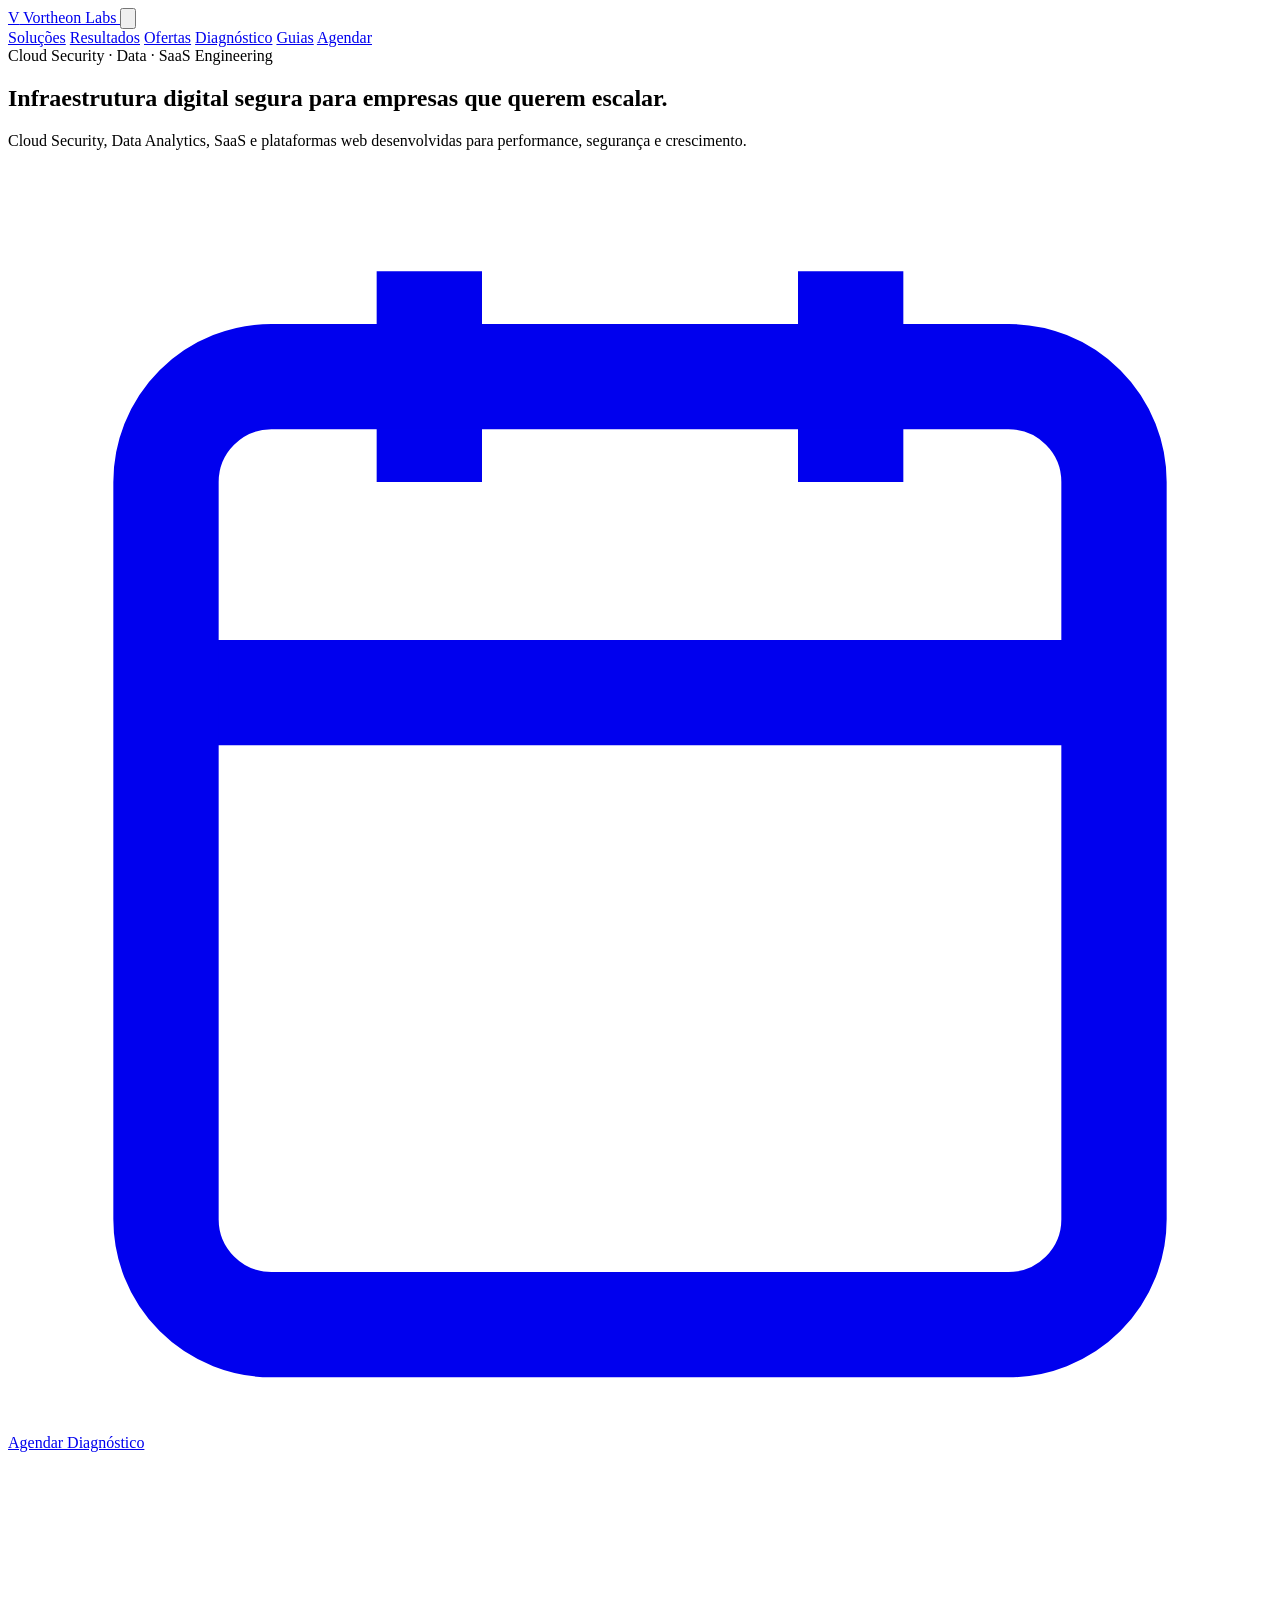
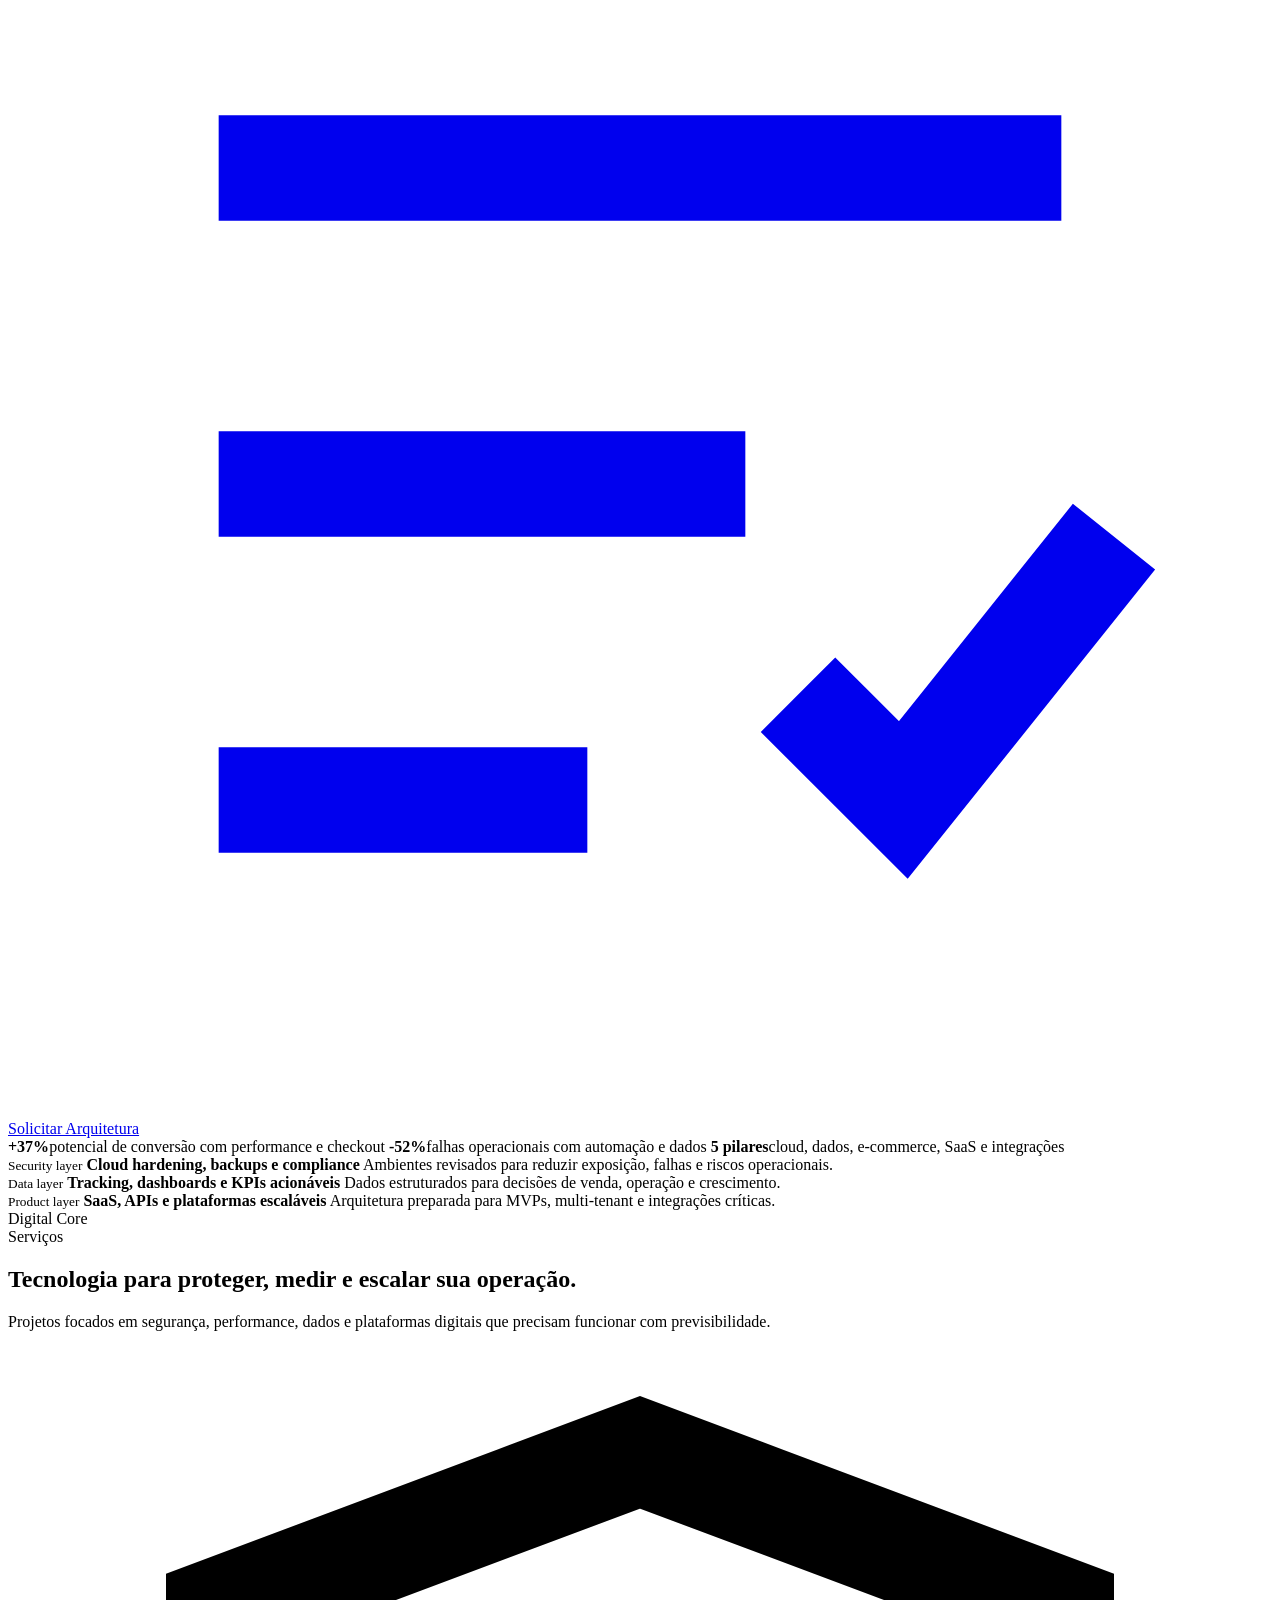
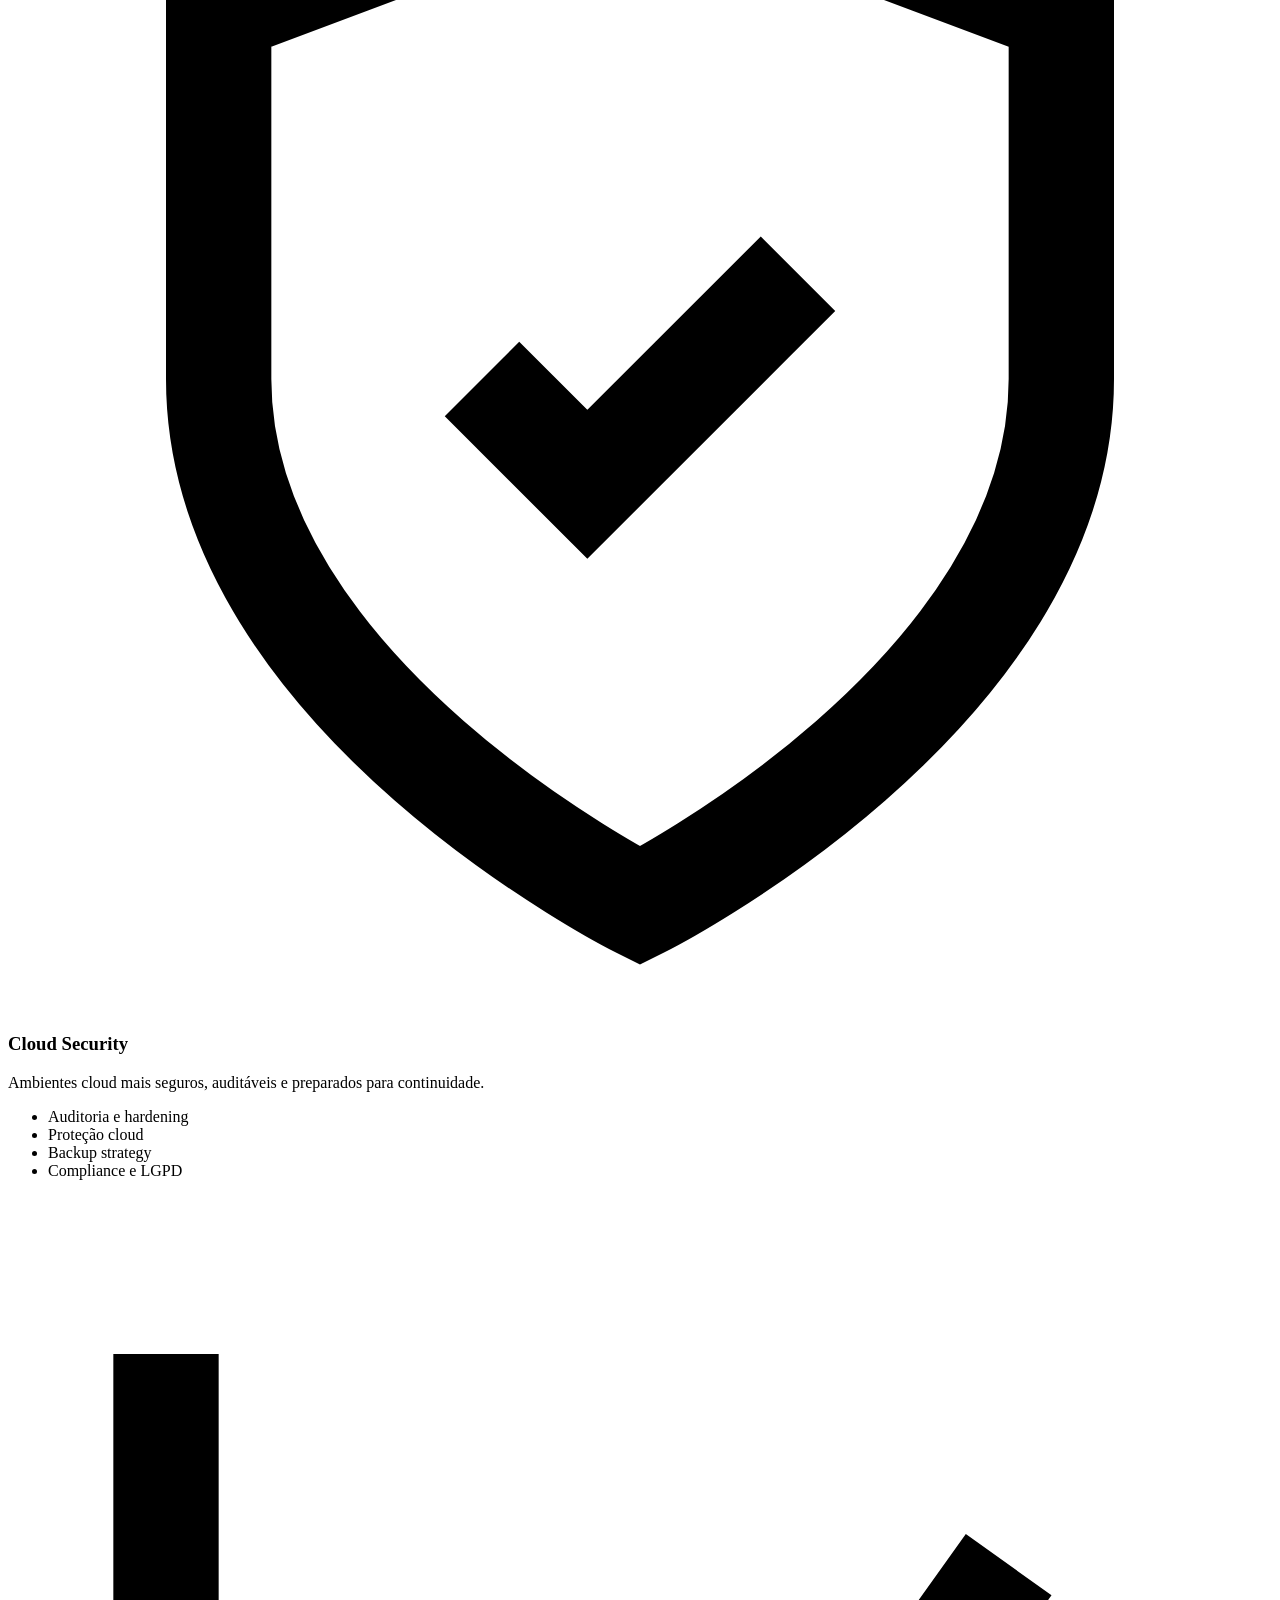
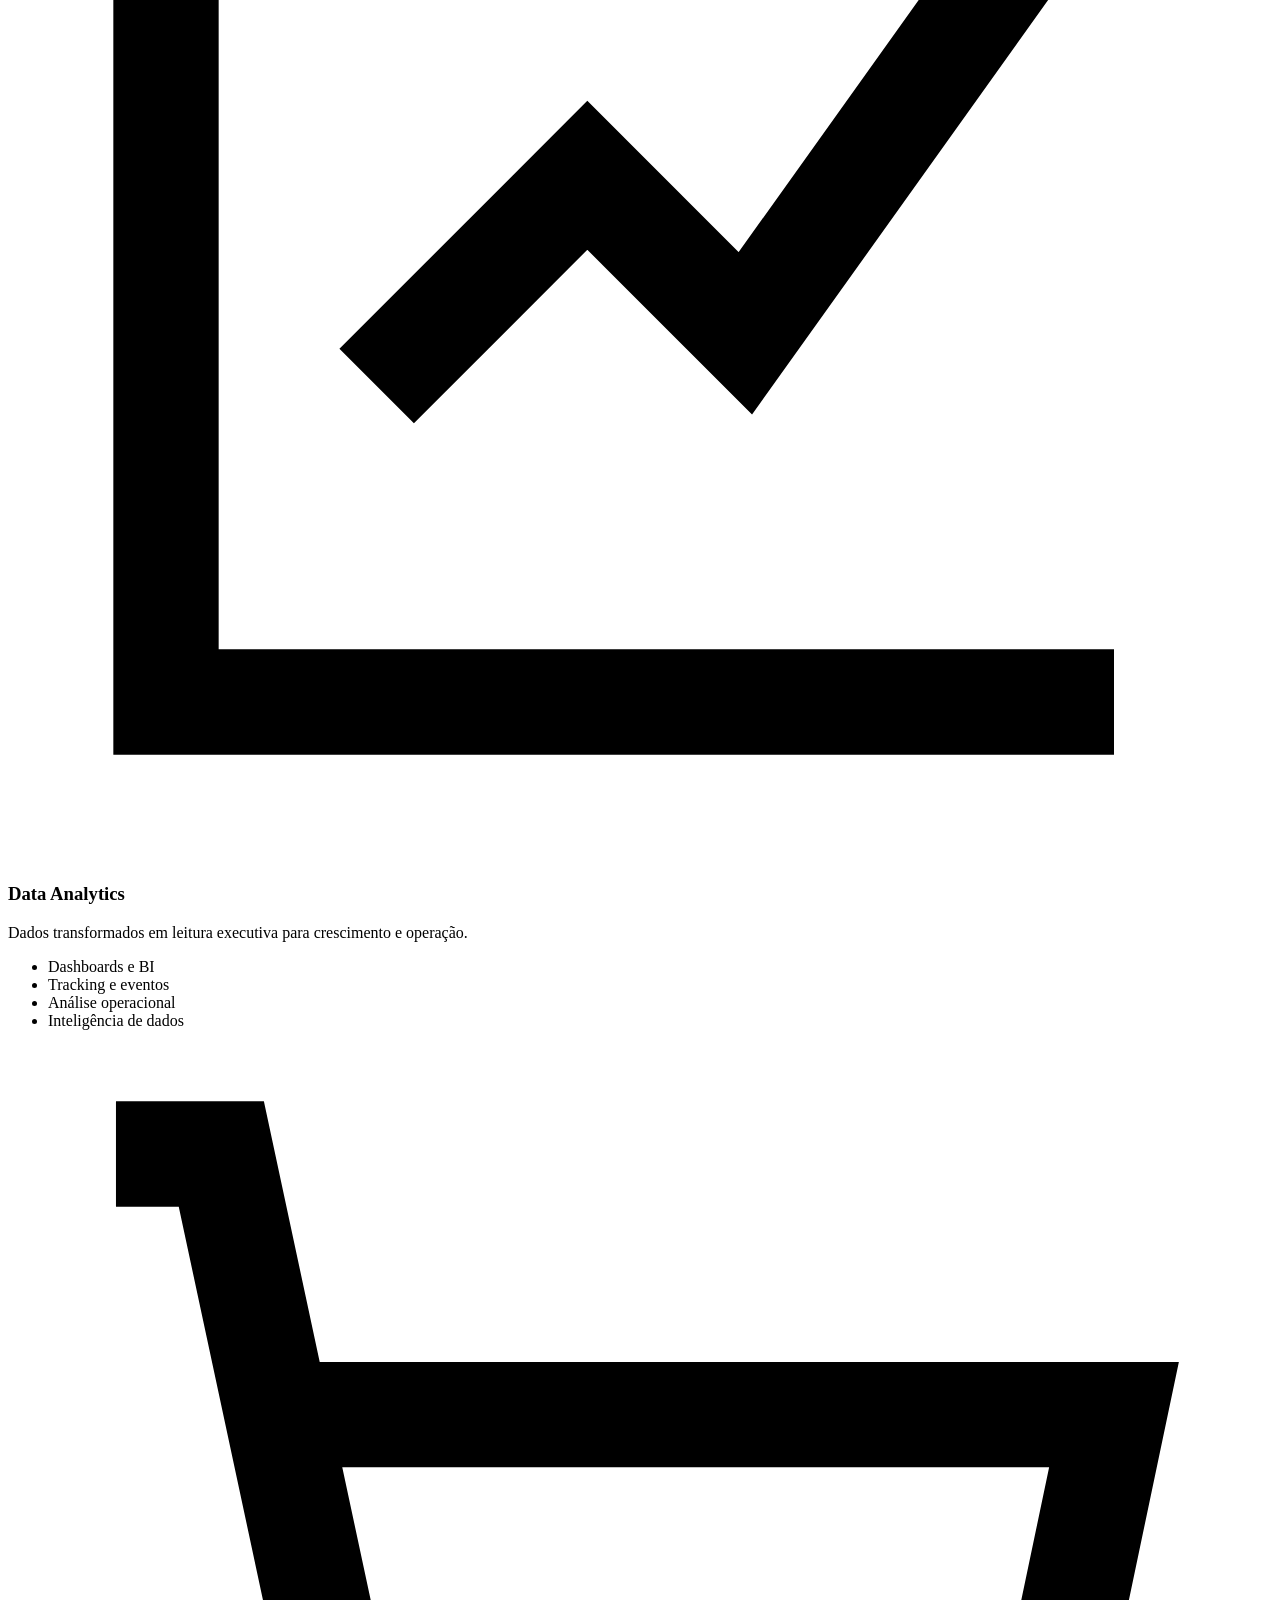
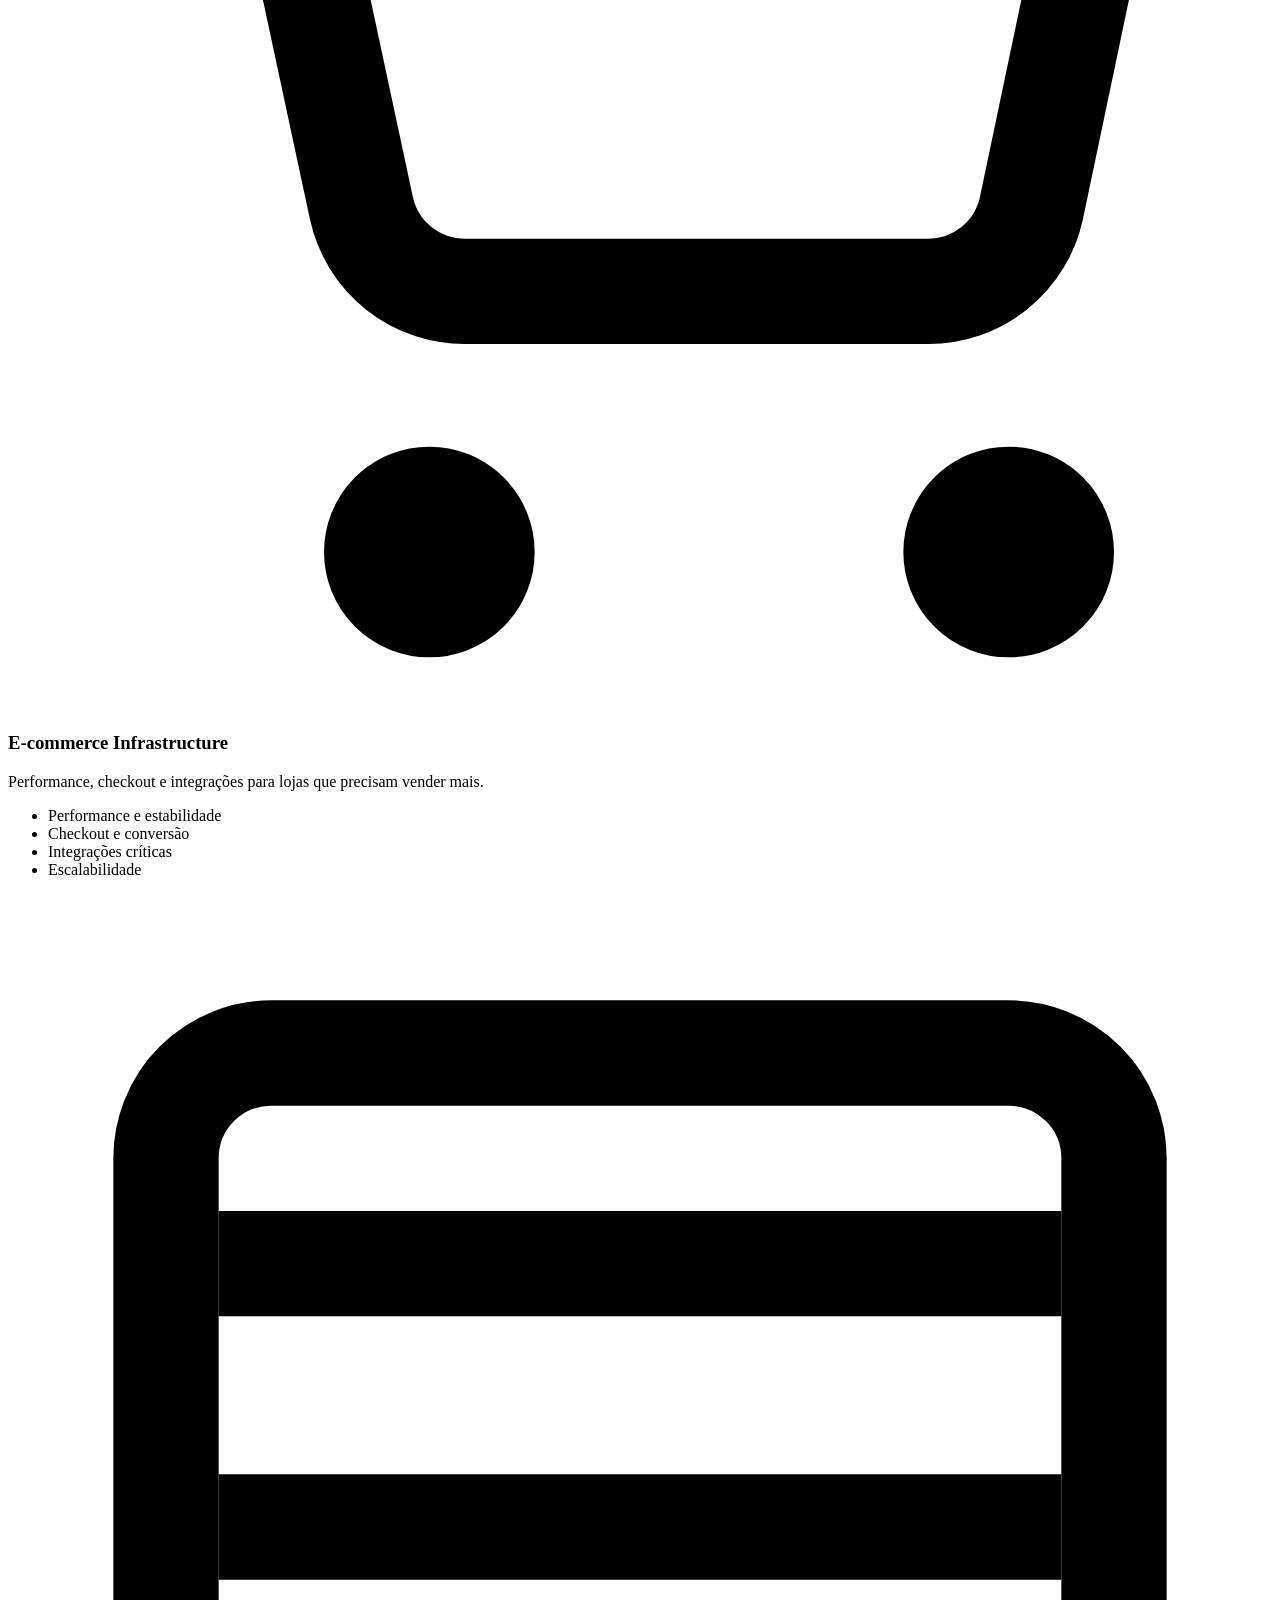
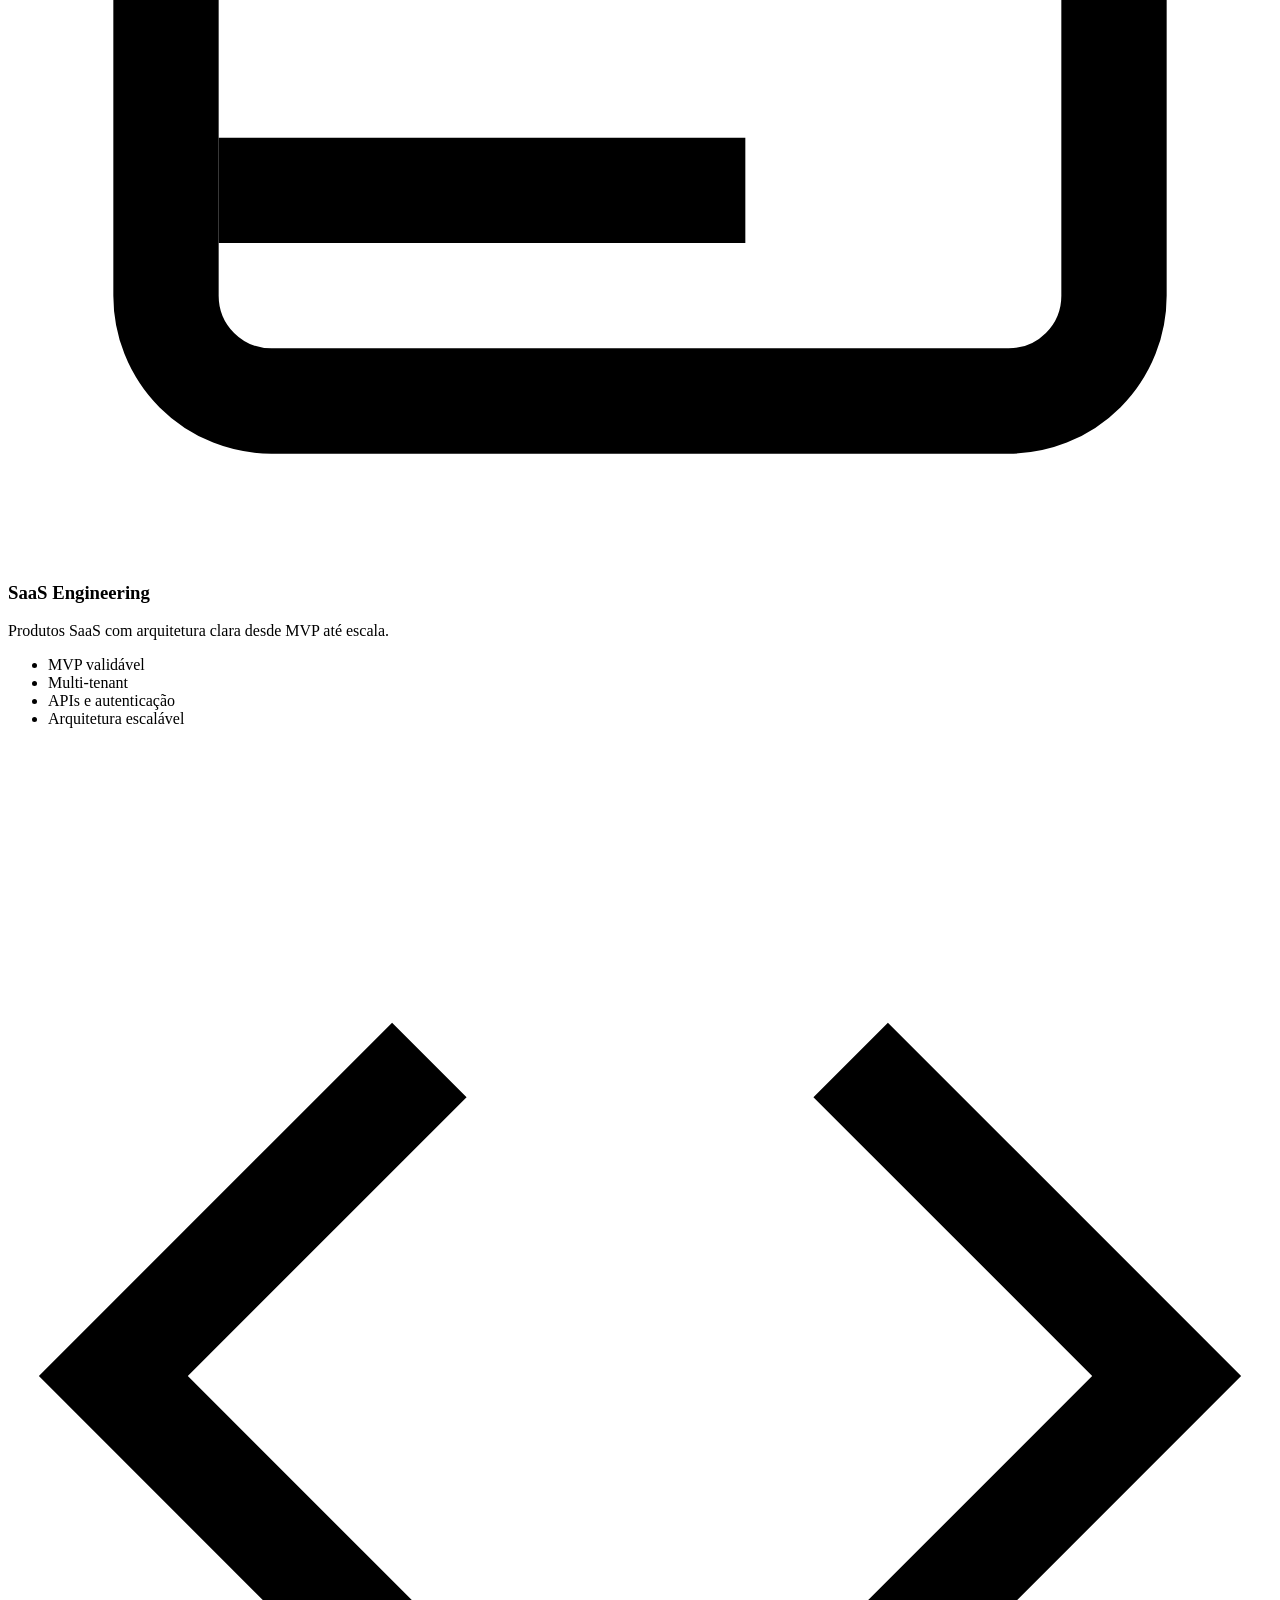
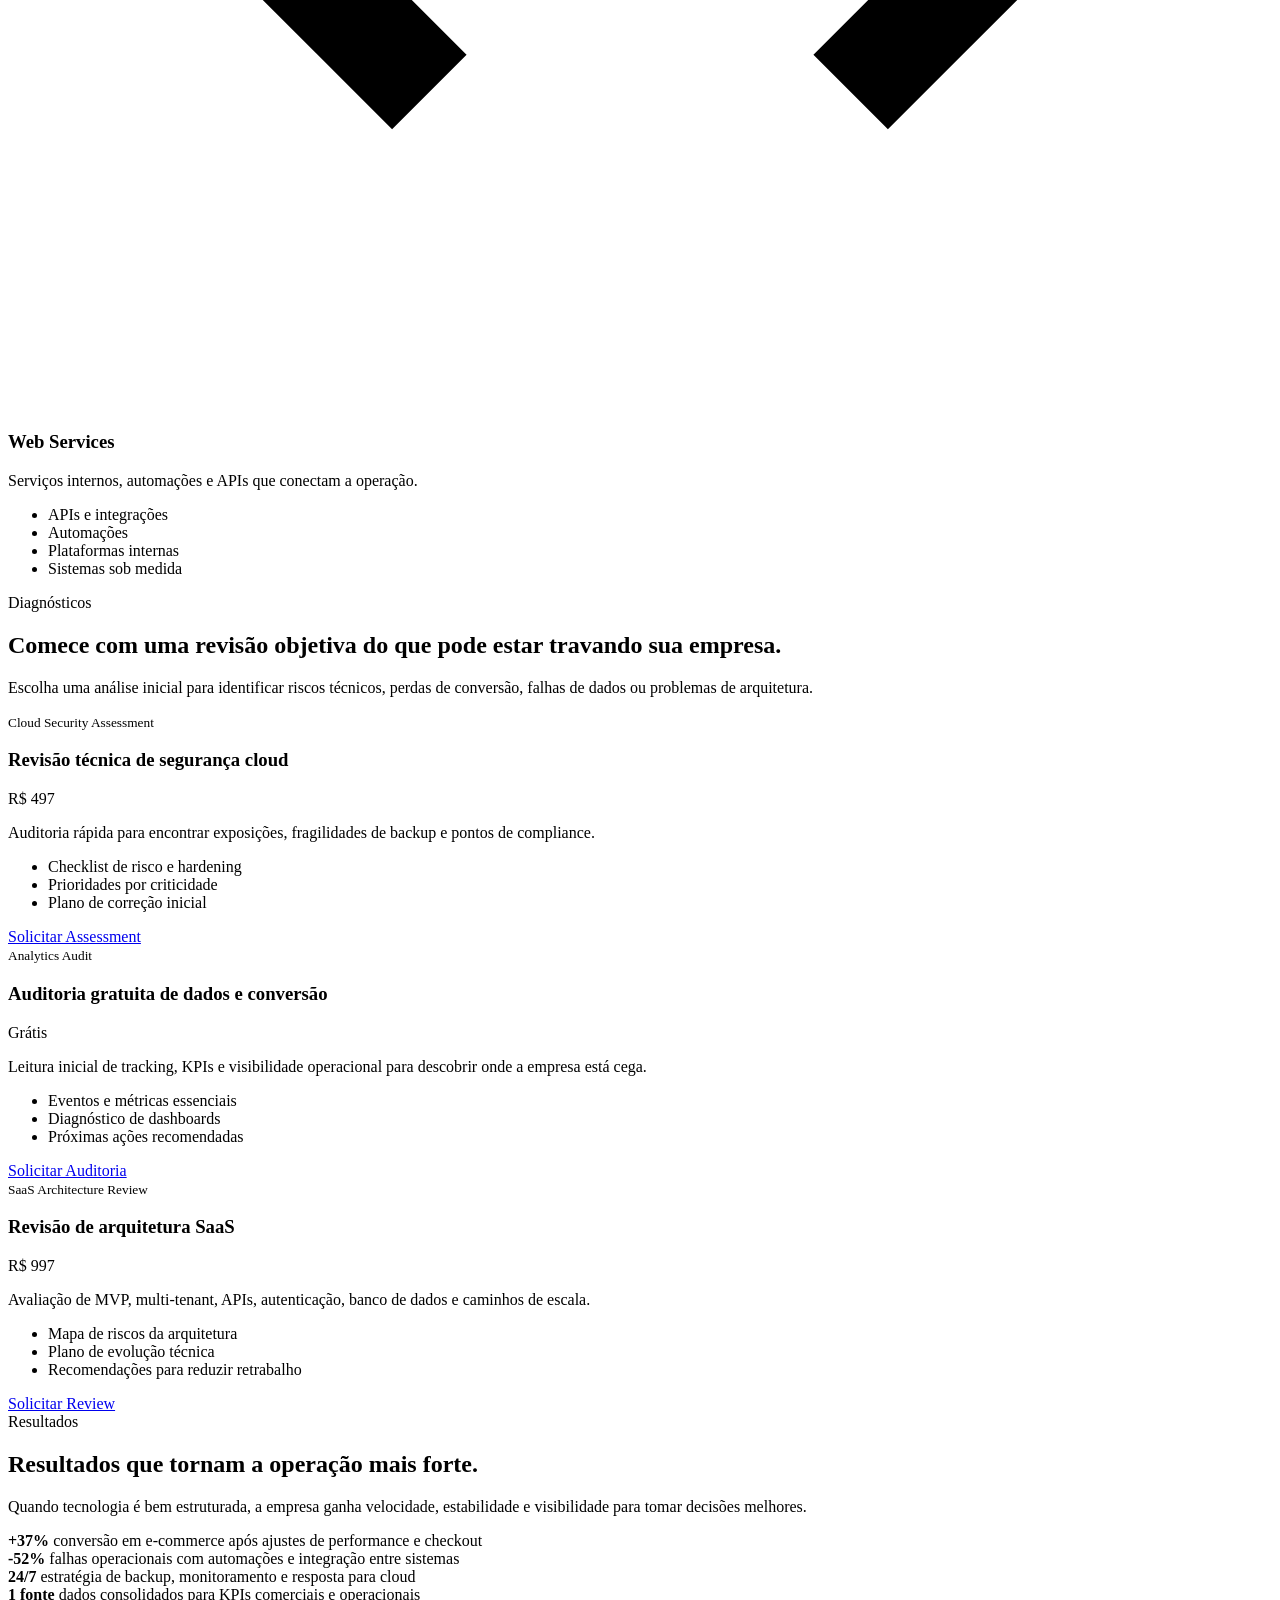
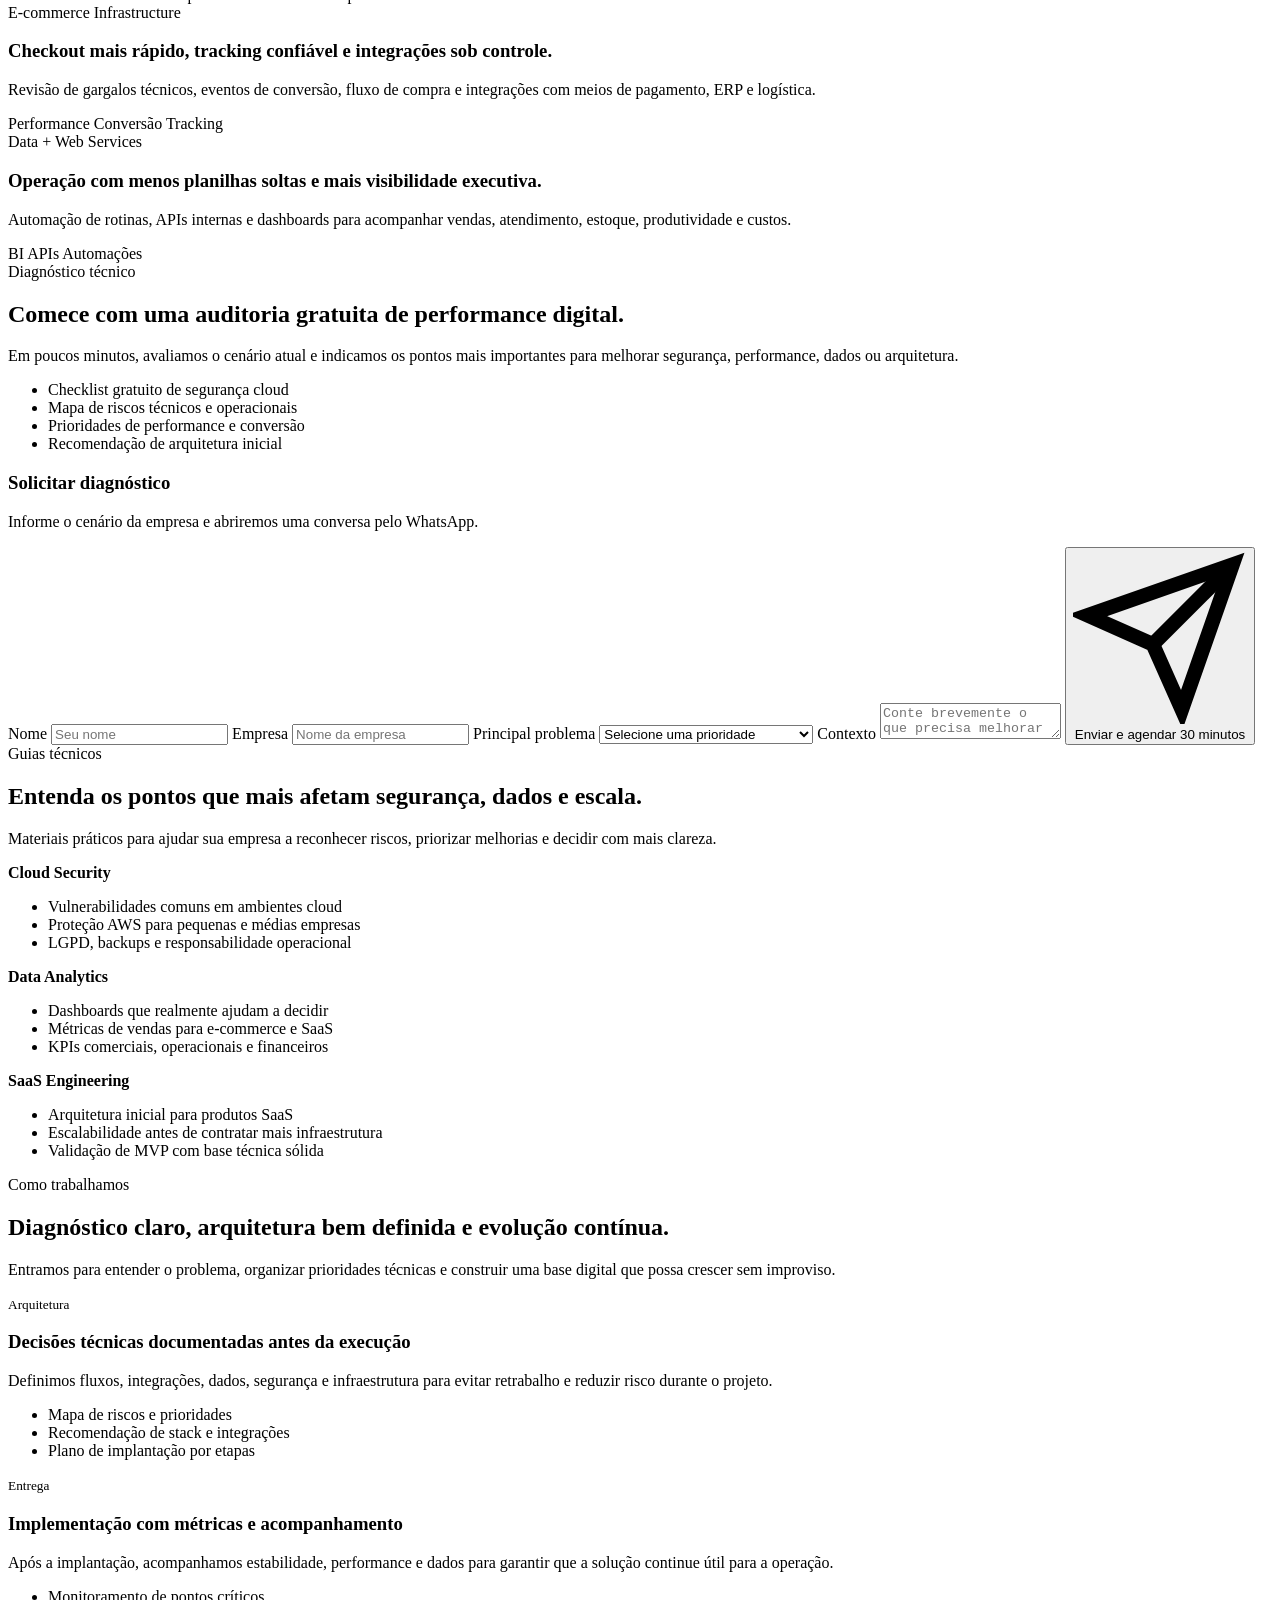
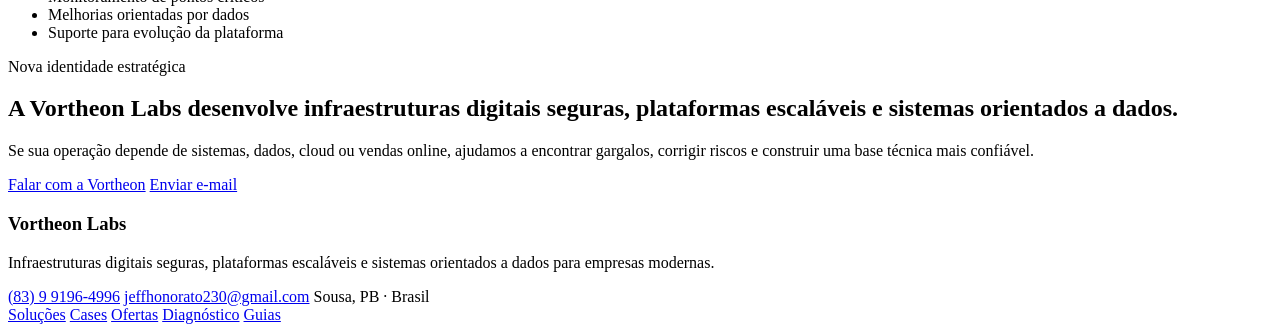
==== commit 2106ba3e: "vort.2.1" ====
--- a/index.html
+++ b/index.html
@@ -1,4 +1,4 @@
-<!DOCTYPE html>
+﻿<!DOCTYPE html>
 <html lang="pt-BR">
 <head>
   <meta charset="UTF-8" />
@@ -7,938 +7,52 @@
   <meta name="description" content="A Vortheon Labs desenvolve infraestruturas digitais seguras, plataformas escaláveis e sistemas orientados a dados para empresas modernas." />
   <meta name="keywords" content="Cloud Security, Data Analytics, E-commerce Infrastructure, Web Services, SaaS Engineering, Vortheon Labs" />
   <meta name="robots" content="index, follow" />
+  <meta name="author" content="Vortheon Labs" />
+  <meta name="theme-color" content="#06070a" />
+  <link rel="canonical" href="https://vortheonlabs.com.br/" />
+  <link rel="icon" href="assets/img/favicon.svg" type="image/svg+xml" />
   <meta property="og:type" content="website" />
   <meta property="og:url" content="https://vortheonlabs.com.br/" />
   <meta property="og:title" content="Vortheon Labs | Infraestrutura digital segura para escalar" />
   <meta property="og:description" content="Cloud Security, Data Analytics, SaaS e plataformas web desenvolvidas para performance, segurança e crescimento." />
+  <meta property="og:site_name" content="Vortheon Labs" />
   <meta property="og:locale" content="pt_BR" />
+  <meta property="og:image" content="https://vortheonlabs.com.br/assets/img/og-vortheon.svg" />
+  <meta property="og:image:alt" content="Vortheon Labs - infraestrutura digital segura para empresas que querem escalar" />
   <meta name="twitter:card" content="summary_large_image" />
   <meta name="twitter:title" content="Vortheon Labs | Infraestrutura digital segura para escalar" />
   <meta name="twitter:description" content="Cloud Security, Data Analytics, SaaS e plataformas web para empresas modernas." />
-
-  <style>
-    *, *::before, *::after {
-      box-sizing: border-box;
-      margin: 0;
-      padding: 0;
-    }
-
-    :root {
-      --bg: #06070a;
-      --panel: #0d1017;
-      --panel-2: #111722;
-      --line: rgba(167, 180, 204, 0.16);
-      --line-strong: rgba(167, 180, 204, 0.28);
-      --text: #d9e3f0;
-      --muted: #8d9aab;
-      --soft: #b7c4d6;
-      --white: #f8fbff;
-      --blue: #4f8cff;
-      --cyan: #3ee5d1;
-      --green: #54e38f;
-      --amber: #f6c66f;
-      --danger: #ff6b87;
-      --shadow: 0 24px 90px rgba(0, 0, 0, 0.42);
-      --radius: 8px;
-      --font: Inter, ui-sans-serif, system-ui, -apple-system, BlinkMacSystemFont, "Segoe UI", sans-serif;
-    }
-
-    html {
-      scroll-behavior: smooth;
-      background: var(--bg);
-    }
-
-    body {
-      min-height: 100vh;
-      color: var(--text);
-      font-family: var(--font);
-      line-height: 1.6;
-      background:
-        linear-gradient(rgba(255, 255, 255, 0.026) 1px, transparent 1px),
-        linear-gradient(90deg, rgba(255, 255, 255, 0.026) 1px, transparent 1px),
-        radial-gradient(circle at 68% 8%, rgba(79, 140, 255, 0.22), transparent 30rem),
-        radial-gradient(circle at 17% 36%, rgba(62, 229, 209, 0.12), transparent 26rem),
-        radial-gradient(circle at 84% 72%, rgba(84, 227, 143, 0.10), transparent 24rem),
-        var(--bg);
-      background-size: 56px 56px, 56px 56px, auto, auto, auto, auto;
-      -webkit-font-smoothing: antialiased;
-      text-rendering: optimizeLegibility;
-    }
-
-    body::before {
-      content: "";
-      position: fixed;
-      inset: 0;
-      pointer-events: none;
-      background:
-        linear-gradient(180deg, rgba(6, 7, 10, 0.16), rgba(6, 7, 10, 0.9) 78%),
-        radial-gradient(circle at 50% 0, transparent, rgba(6, 7, 10, 0.82) 72%);
-      z-index: -1;
-    }
-
-    a {
-      color: inherit;
-      text-decoration: none;
-    }
-
-    button,
-    input,
-    textarea,
-    select {
-      font: inherit;
-    }
-
-    .container {
-      width: min(1160px, calc(100% - 40px));
-      margin: 0 auto;
-    }
-
-    .eyebrow {
-      display: inline-flex;
-      align-items: center;
-      gap: 10px;
-      color: var(--cyan);
-      font-size: 0.76rem;
-      font-weight: 700;
-      letter-spacing: 0.14em;
-      text-transform: uppercase;
-    }
-
-    .eyebrow::before {
-      content: "";
-      width: 7px;
-      height: 7px;
-      border-radius: 99px;
-      background: var(--cyan);
-      box-shadow: 0 0 24px rgba(62, 229, 209, 0.85);
-    }
-
-    .section-head {
-      max-width: 720px;
-      margin-bottom: 34px;
-    }
-
-    .section-head h2 {
-      margin-top: 12px;
-      color: var(--white);
-      font-size: clamp(2rem, 4vw, 3.4rem);
-      line-height: 1.06;
-      letter-spacing: -0.04em;
-    }
-
-    .section-head p {
-      margin-top: 14px;
-      color: var(--muted);
-      font-size: 1.05rem;
-      max-width: 640px;
-    }
-
-    .btn {
-      display: inline-flex;
-      align-items: center;
-      justify-content: center;
-      min-height: 46px;
-      gap: 10px;
-      padding: 0 18px;
-      border: 1px solid transparent;
-      border-radius: var(--radius);
-      cursor: pointer;
-      font-weight: 750;
-      font-size: 0.94rem;
-      transition: transform 180ms ease, border-color 180ms ease, background 180ms ease, color 180ms ease, box-shadow 180ms ease;
-      white-space: nowrap;
-    }
-
-    .btn:hover {
-      transform: translateY(-1px);
-    }
-
-    .btn svg {
-      width: 18px;
-      height: 18px;
-      flex: 0 0 auto;
-    }
-
-    .btn-primary {
-      color: #05111d;
-      background: linear-gradient(135deg, var(--cyan), var(--blue));
-      box-shadow: 0 18px 52px rgba(79, 140, 255, 0.32);
-    }
-
-    .btn-secondary {
-      color: var(--white);
-      background: rgba(255, 255, 255, 0.055);
-      border-color: var(--line-strong);
-    }
-
-    .btn-secondary:hover {
-      border-color: rgba(62, 229, 209, 0.55);
-      background: rgba(255, 255, 255, 0.08);
-    }
-
-    .nav {
-      position: sticky;
-      top: 0;
-      z-index: 20;
-      border-bottom: 1px solid var(--line);
-      background: rgba(6, 7, 10, 0.74);
-      backdrop-filter: blur(18px);
-    }
-
-    .nav-inner {
-      display: flex;
-      align-items: center;
-      justify-content: space-between;
-      min-height: 68px;
-    }
-
-    .brand {
-      display: inline-flex;
-      align-items: center;
-      gap: 12px;
-      color: var(--white);
-      font-size: 1.02rem;
-      font-weight: 850;
-      letter-spacing: -0.03em;
-    }
-
-    .brand-mark {
-      display: grid;
-      place-items: center;
-      width: 32px;
-      height: 32px;
-      border: 1px solid rgba(62, 229, 209, 0.42);
-      border-radius: var(--radius);
-      color: var(--cyan);
-      background:
-        linear-gradient(135deg, rgba(62, 229, 209, 0.16), rgba(79, 140, 255, 0.12)),
-        rgba(255, 255, 255, 0.04);
-      box-shadow: 0 0 28px rgba(62, 229, 209, 0.16);
-    }
-
-    .nav-links {
-      display: flex;
-      align-items: center;
-      gap: 24px;
-      color: var(--muted);
-      font-size: 0.91rem;
-      font-weight: 650;
-    }
-
-    .nav-links a:hover {
-      color: var(--white);
-    }
-
-    .menu-button {
-      display: none;
-      width: 42px;
-      height: 42px;
-      border: 1px solid var(--line);
-      border-radius: var(--radius);
-      color: var(--white);
-      background: rgba(255, 255, 255, 0.055);
-    }
-
-    .hero {
-      position: relative;
-      min-height: calc(100vh - 68px);
-      display: grid;
-      align-items: center;
-      padding: 88px 0 76px;
-      overflow: hidden;
-    }
-
-    .hero-layout {
-      display: grid;
-      grid-template-columns: minmax(0, 1.02fr) minmax(340px, 0.72fr);
-      gap: 58px;
-      align-items: center;
-    }
-
-    h1 {
-      margin-top: 18px;
-      color: var(--white);
-      font-size: clamp(2.8rem, 6.8vw, 6.25rem);
-      line-height: 0.93;
-      letter-spacing: -0.07em;
-      max-width: 820px;
-    }
-
-    .hero-subtitle {
-      margin-top: 24px;
-      max-width: 660px;
-      color: var(--soft);
-      font-size: clamp(1.06rem, 2vw, 1.28rem);
-    }
-
-    .hero-actions {
-      display: flex;
-      flex-wrap: wrap;
-      gap: 14px;
-      margin-top: 34px;
-    }
-
-    .hero-proof {
-      display: flex;
-      flex-wrap: wrap;
-      gap: 18px;
-      margin-top: 34px;
-      color: var(--muted);
-      font-size: 0.92rem;
-    }
-
-    .hero-proof strong {
-      display: block;
-      color: var(--white);
-      font-size: 1.08rem;
-    }
-
-    .architecture {
-      position: relative;
-      min-height: 520px;
-      border: 1px solid var(--line);
-      border-radius: var(--radius);
-      background:
-        linear-gradient(rgba(255, 255, 255, 0.04) 1px, transparent 1px),
-        linear-gradient(90deg, rgba(255, 255, 255, 0.04) 1px, transparent 1px),
-        linear-gradient(180deg, rgba(255, 255, 255, 0.08), rgba(255, 255, 255, 0.025));
-      background-size: 34px 34px, 34px 34px, auto;
-      box-shadow: var(--shadow);
-      overflow: hidden;
-    }
-
-    .architecture::before {
-      content: "";
-      position: absolute;
-      inset: 12%;
-      border: 1px solid rgba(79, 140, 255, 0.22);
-      border-radius: 999px;
-      filter: blur(1px);
-    }
-
-    .node {
-      position: absolute;
-      width: min(220px, 48%);
-      padding: 16px;
-      border: 1px solid var(--line-strong);
-      border-radius: var(--radius);
-      background: rgba(9, 13, 20, 0.82);
-      box-shadow: 0 18px 50px rgba(0, 0, 0, 0.34);
-      backdrop-filter: blur(12px);
-    }
-
-    .node small {
-      display: block;
-      color: var(--muted);
-      font-size: 0.75rem;
-      text-transform: uppercase;
-      letter-spacing: 0.1em;
-    }
-
-    .node strong {
-      display: block;
-      margin-top: 4px;
-      color: var(--white);
-      font-size: 1rem;
-      line-height: 1.25;
-    }
-
-    .node span {
-      display: block;
-      margin-top: 8px;
-      color: var(--muted);
-      font-size: 0.84rem;
-      line-height: 1.45;
-    }
-
-    .node-a {
-      top: 34px;
-      left: 34px;
-      border-color: rgba(62, 229, 209, 0.42);
-    }
-
-    .node-b {
-      top: 178px;
-      right: 28px;
-      border-color: rgba(84, 227, 143, 0.36);
-    }
-
-    .node-c {
-      left: 52px;
-      bottom: 42px;
-      border-color: rgba(246, 198, 111, 0.36);
-    }
-
-    .system-core {
-      position: absolute;
-      inset: 50% auto auto 50%;
-      transform: translate(-50%, -50%);
-      display: grid;
-      place-items: center;
-      width: 128px;
-      height: 128px;
-      border-radius: 999px;
-      color: var(--white);
-      font-size: 0.82rem;
-      font-weight: 850;
-      letter-spacing: 0.14em;
-      text-transform: uppercase;
-      text-align: center;
-      background:
-        radial-gradient(circle, rgba(62, 229, 209, 0.42), rgba(79, 140, 255, 0.18) 54%, transparent 70%),
-        rgba(255, 255, 255, 0.04);
-      border: 1px solid rgba(62, 229, 209, 0.45);
-      box-shadow: 0 0 70px rgba(62, 229, 209, 0.22);
-    }
-
-    .pulse-line {
-      position: absolute;
-      height: 1px;
-      background: linear-gradient(90deg, transparent, rgba(62, 229, 209, 0.88), transparent);
-      transform-origin: left center;
-      opacity: 0.68;
-    }
-
-    .line-1 {
-      width: 210px;
-      top: 168px;
-      left: 128px;
-      rotate: 24deg;
-    }
-
-    .line-2 {
-      width: 205px;
-      top: 294px;
-      left: 228px;
-      rotate: -13deg;
-    }
-
-    .line-3 {
-      width: 190px;
-      left: 138px;
-      bottom: 166px;
-      rotate: -31deg;
-    }
-
-    section {
-      padding: 94px 0;
-    }
-
-    .services-grid {
-      display: grid;
-      grid-template-columns: repeat(5, minmax(0, 1fr));
-      gap: 14px;
-    }
-
-    .service-card {
-      min-height: 310px;
-      padding: 22px;
-      border: 1px solid var(--line);
-      border-radius: var(--radius);
-      background: linear-gradient(180deg, rgba(255, 255, 255, 0.07), rgba(255, 255, 255, 0.025));
-      transition: transform 180ms ease, border-color 180ms ease, background 180ms ease;
-    }
-
-    .service-card:hover {
-      transform: translateY(-4px);
-      border-color: rgba(62, 229, 209, 0.42);
-      background: linear-gradient(180deg, rgba(62, 229, 209, 0.09), rgba(255, 255, 255, 0.028));
-    }
-
-    .service-card svg {
-      width: 28px;
-      height: 28px;
-      color: var(--cyan);
-      margin-bottom: 18px;
-    }
-
-    .service-card h3 {
-      color: var(--white);
-      font-size: 1.05rem;
-      line-height: 1.18;
-      letter-spacing: -0.02em;
-    }
-
-    .service-card p {
-      margin-top: 12px;
-      color: var(--muted);
-      font-size: 0.92rem;
-    }
-
-    .service-card ul {
-      display: grid;
-      gap: 8px;
-      margin-top: 18px;
-      list-style: none;
-      color: var(--soft);
-      font-size: 0.88rem;
-    }
-
-    .service-card li {
-      display: flex;
-      gap: 8px;
-    }
-
-    .service-card li::before {
-      content: "";
-      width: 5px;
-      height: 5px;
-      margin-top: 9px;
-      flex: 0 0 auto;
-      border-radius: 99px;
-      background: var(--cyan);
-      box-shadow: 0 0 14px rgba(62, 229, 209, 0.7);
-    }
-
-    .metrics {
-      border-block: 1px solid var(--line);
-      background: rgba(255, 255, 255, 0.025);
-    }
-
-    .metric-grid {
-      display: grid;
-      grid-template-columns: repeat(4, minmax(0, 1fr));
-      gap: 1px;
-      border: 1px solid var(--line);
-      border-radius: var(--radius);
-      overflow: hidden;
-      background: var(--line);
-    }
-
-    .metric {
-      padding: 28px;
-      background: rgba(8, 11, 16, 0.9);
-    }
-
-    .metric strong {
-      display: block;
-      color: var(--white);
-      font-size: clamp(2rem, 4vw, 3.2rem);
-      line-height: 1;
-      letter-spacing: -0.06em;
-    }
-
-    .metric span {
-      display: block;
-      margin-top: 10px;
-      color: var(--muted);
-      font-size: 0.92rem;
-    }
-
-    .case-grid {
-      display: grid;
-      grid-template-columns: 1fr 1fr;
-      gap: 18px;
-      margin-top: 28px;
-    }
-
-    .case-card {
-      padding: 28px;
-      border: 1px solid var(--line);
-      border-radius: var(--radius);
-      background: var(--panel);
-    }
-
-    .case-card .case-type {
-      color: var(--amber);
-      font-size: 0.76rem;
-      font-weight: 800;
-      letter-spacing: 0.13em;
-      text-transform: uppercase;
-    }
-
-    .case-card h3 {
-      margin-top: 12px;
-      color: var(--white);
-      font-size: 1.35rem;
-      letter-spacing: -0.03em;
-    }
-
-    .case-card p {
-      margin-top: 12px;
-      color: var(--muted);
-    }
-
-    .case-points {
-      display: flex;
-      flex-wrap: wrap;
-      gap: 10px;
-      margin-top: 20px;
-    }
-
-    .case-points span {
-      padding: 7px 10px;
-      border: 1px solid var(--line);
-      border-radius: var(--radius);
-      color: var(--soft);
-      background: rgba(255, 255, 255, 0.035);
-      font-size: 0.84rem;
-      font-weight: 650;
-    }
-
-    .funnel-layout {
-      display: grid;
-      grid-template-columns: minmax(0, 0.95fr) minmax(340px, 0.75fr);
-      gap: 34px;
-      align-items: start;
-    }
-
-    .lead-magnet {
-      min-height: 100%;
-      padding: 32px;
-      border: 1px solid rgba(62, 229, 209, 0.28);
-      border-radius: var(--radius);
-      background:
-        radial-gradient(circle at 78% 12%, rgba(62, 229, 209, 0.16), transparent 16rem),
-        linear-gradient(180deg, rgba(255, 255, 255, 0.07), rgba(255, 255, 255, 0.025));
-    }
-
-    .lead-magnet h3 {
-      color: var(--white);
-      font-size: clamp(1.6rem, 3vw, 2.45rem);
-      line-height: 1.08;
-      letter-spacing: -0.04em;
-      margin-top: 14px;
-    }
-
-    .lead-magnet p {
-      margin-top: 16px;
-      color: var(--soft);
-      max-width: 560px;
-    }
-
-    .diagnostic-list {
-      display: grid;
-      grid-template-columns: repeat(2, minmax(0, 1fr));
-      gap: 12px;
-      margin-top: 26px;
-      list-style: none;
-    }
-
-    .diagnostic-list li {
-      padding: 14px;
-      border: 1px solid var(--line);
-      border-radius: var(--radius);
-      color: var(--soft);
-      background: rgba(0, 0, 0, 0.16);
-      font-size: 0.9rem;
-    }
-
-    .lead-form {
-      padding: 24px;
-      border: 1px solid var(--line);
-      border-radius: var(--radius);
-      background: rgba(13, 16, 23, 0.92);
-      box-shadow: var(--shadow);
-    }
-
-    .lead-form h3 {
-      color: var(--white);
-      font-size: 1.25rem;
-      letter-spacing: -0.03em;
-    }
-
-    .lead-form p {
-      margin-top: 8px;
-      color: var(--muted);
-      font-size: 0.92rem;
-    }
-
-    .form-grid {
-      display: grid;
-      gap: 13px;
-      margin-top: 20px;
-    }
-
-    label {
-      display: grid;
-      gap: 7px;
-      color: var(--soft);
-      font-size: 0.84rem;
-      font-weight: 700;
-    }
-
-    input,
-    textarea,
-    select {
-      width: 100%;
-      border: 1px solid var(--line);
-      border-radius: var(--radius);
-      color: var(--white);
-      background: #080b10;
-      padding: 12px 13px;
-      outline: none;
-    }
-
-    textarea {
-      min-height: 112px;
-      resize: vertical;
-    }
-
-    input:focus,
-    textarea:focus,
-    select:focus {
-      border-color: rgba(62, 229, 209, 0.66);
-      box-shadow: 0 0 0 4px rgba(62, 229, 209, 0.08);
-    }
-
-    .lead-form .btn {
-      width: 100%;
-      margin-top: 6px;
-    }
-
-    .content-grid {
-      display: grid;
-      grid-template-columns: repeat(3, minmax(0, 1fr));
-      gap: 16px;
-    }
-
-    .content-card {
-      padding: 24px;
-      border: 1px solid var(--line);
-      border-radius: var(--radius);
-      background: var(--panel);
-    }
-
-    .content-card strong {
-      display: block;
-      color: var(--white);
-      font-size: 1.08rem;
-      letter-spacing: -0.02em;
-    }
-
-    .content-card ul {
-      display: grid;
-      gap: 10px;
-      margin-top: 18px;
-      list-style: none;
-      color: var(--muted);
-      font-size: 0.93rem;
-    }
-
-    .content-card li {
-      padding-bottom: 10px;
-      border-bottom: 1px solid var(--line);
-    }
-
-    .content-card li:last-child {
-      padding-bottom: 0;
-      border-bottom: 0;
-    }
-
-    .about-band {
-      padding: 38px;
-      border: 1px solid var(--line);
-      border-radius: var(--radius);
-      background:
-        linear-gradient(90deg, rgba(79, 140, 255, 0.10), rgba(62, 229, 209, 0.06), rgba(84, 227, 143, 0.06)),
-        var(--panel);
-    }
-
-    .about-band h2 {
-      color: var(--white);
-      font-size: clamp(1.8rem, 4vw, 3rem);
-      line-height: 1.1;
-      letter-spacing: -0.04em;
-      max-width: 780px;
-    }
-
-    .about-band p {
-      margin-top: 16px;
-      color: var(--soft);
-      max-width: 820px;
-      font-size: 1.05rem;
-    }
-
-    .footer {
-      border-top: 1px solid var(--line);
-      padding: 44px 0;
-      color: var(--muted);
-      background: rgba(6, 7, 10, 0.72);
-    }
-
-    .footer-grid {
-      display: grid;
-      grid-template-columns: minmax(0, 1fr) auto;
-      gap: 28px;
-      align-items: start;
-    }
-
-    .footer h3 {
-      color: var(--white);
-      font-size: 1.05rem;
-    }
-
-    .footer p {
-      margin-top: 10px;
-      max-width: 560px;
-    }
-
-    .footer-links {
-      display: flex;
-      flex-wrap: wrap;
-      gap: 14px;
-      justify-content: flex-end;
-      font-weight: 650;
-      color: var(--soft);
-    }
-
-    .contact-row {
-      display: flex;
-      flex-wrap: wrap;
-      gap: 12px;
-      margin-top: 20px;
-      color: var(--soft);
-      font-size: 0.92rem;
-    }
-
-    .toast {
-      position: fixed;
-      right: 20px;
-      bottom: 20px;
-      z-index: 30;
-      max-width: 360px;
-      padding: 16px 18px;
-      border: 1px solid rgba(62, 229, 209, 0.35);
-      border-radius: var(--radius);
-      color: var(--white);
-      background: rgba(8, 11, 16, 0.94);
-      box-shadow: var(--shadow);
-      transform: translateY(18px);
-      opacity: 0;
-      pointer-events: none;
-      transition: opacity 180ms ease, transform 180ms ease;
-    }
-
-    .toast.show {
-      opacity: 1;
-      transform: translateY(0);
-    }
-
-    @media (max-width: 1080px) {
-      .services-grid {
-        grid-template-columns: repeat(2, minmax(0, 1fr));
-      }
-
-      .service-card {
-        min-height: auto;
-      }
-
-      .hero-layout,
-      .funnel-layout {
-        grid-template-columns: 1fr;
-      }
-
-      .architecture {
-        min-height: 430px;
+  <meta name="twitter:image" content="https://vortheonlabs.com.br/assets/img/og-vortheon.svg" />
+  <link rel="stylesheet" href="assets/css/style.css" />
+  <script type="application/ld+json">
+    {
+      "@context": "https://schema.org",
+      "@type": "ProfessionalService",
+      "name": "Vortheon Labs",
+      "url": "https://vortheonlabs.com.br/",
+      "email": "jeffhonorato230@gmail.com",
+      "telephone": "+5583991964996",
+      "address": {
+        "@type": "PostalAddress",
+        "addressLocality": "Sousa",
+        "addressRegion": "PB",
+        "addressCountry": "BR"
+      },
+      "areaServed": "BR",
+      "description": "Infraestruturas digitais seguras, plataformas escaláveis e sistemas orientados a dados para empresas modernas.",
+      "sameAs": [],
+      "hasOfferCatalog": {
+        "@type": "OfferCatalog",
+        "name": "Serviços Vortheon Labs",
+        "itemListElement": [
+          { "@type": "Offer", "name": "Cloud Security Assessment", "price": "497", "priceCurrency": "BRL" },
+          { "@type": "Offer", "name": "Analytics Audit", "price": "0", "priceCurrency": "BRL" },
+          { "@type": "Offer", "name": "SaaS Architecture Review", "price": "997", "priceCurrency": "BRL" }
+        ]
       }
     }
-
-    @media (max-width: 760px) {
-      .container {
-        width: min(100% - 28px, 1160px);
-      }
-
-      .nav-inner {
-        min-height: 62px;
-      }
-
-      .menu-button {
-        display: inline-grid;
-        place-items: center;
-      }
-
-      .nav-links {
-        position: absolute;
-        left: 14px;
-        right: 14px;
-        top: 72px;
-        display: none;
-        flex-direction: column;
-        align-items: stretch;
-        gap: 0;
-        padding: 10px;
-        border: 1px solid var(--line);
-        border-radius: var(--radius);
-        background: rgba(8, 11, 16, 0.96);
-        box-shadow: var(--shadow);
-      }
-
-      .nav-links.open {
-        display: flex;
-      }
-
-      .nav-links a {
-        padding: 12px;
-      }
-
-      .nav-links .btn {
-        margin-top: 6px;
-      }
-
-      .hero {
-        padding-top: 62px;
-      }
-
-      h1 {
-        font-size: clamp(2.55rem, 16vw, 4rem);
-      }
-
-      .hero-actions,
-      .hero-actions .btn {
-        width: 100%;
-      }
-
-      .architecture {
-        min-height: 520px;
-      }
-
-      .node {
-        width: calc(100% - 36px);
-        left: 18px;
-        right: auto;
-      }
-
-      .node-a {
-        top: 18px;
-      }
-
-      .node-b {
-        top: 178px;
-      }
-
-      .node-c {
-        bottom: 18px;
-      }
-
-      .system-core,
-      .pulse-line {
-        display: none;
-      }
-
-      section {
-        padding: 70px 0;
-      }
-
-      .services-grid,
-      .metric-grid,
-      .case-grid,
-      .diagnostic-list,
-      .content-grid,
-      .footer-grid {
-        grid-template-columns: 1fr;
-      }
-
-      .footer-links {
-        justify-content: flex-start;
-      }
-
-      .toast {
-        left: 14px;
-        right: 14px;
-      }
-    }
-  </style>
+  </script>
+
 </head>
 <body>
   <nav class="nav" aria-label="Navegação principal">
@@ -957,8 +71,9 @@
       <div class="nav-links" id="nav-links">
         <a href="#servicos">Soluções</a>
         <a href="#cases">Resultados</a>
+        <a href="#ofertas">Ofertas</a>
         <a href="#funil">Diagnóstico</a>
-        <a href="#conteudo">Conteúdo</a>
+        <a href="#conteudo">Guias</a>
         <a class="btn btn-secondary" href="https://wa.me/5583991964996?text=Ol%C3%A1%2C%20quero%20agendar%20um%20diagn%C3%B3stico%20com%20a%20Vortheon%20Labs." target="_blank" rel="noopener noreferrer">Agendar</a>
       </div>
     </div>
@@ -992,9 +107,9 @@
           </div>
 
           <div class="hero-proof" aria-label="Indicadores de autoridade">
+            <span><strong>+37%</strong>potencial de conversão com performance e checkout</span>
+            <span><strong>-52%</strong>falhas operacionais com automação e dados</span>
             <span><strong>5 pilares</strong>cloud, dados, e-commerce, SaaS e integrações</span>
-            <span><strong>30 min</strong>sessão estratégica inicial</span>
-            <span><strong>Brasil</strong>entrega remota para empresas modernas</span>
           </div>
         </div>
 
@@ -1025,9 +140,9 @@
     <section id="servicos" aria-labelledby="servicos-title">
       <div class="container">
         <div class="section-head">
-          <div class="eyebrow">Soluções premium</div>
-          <h2 id="servicos-title">Os cinco pilares para sustentar crescimento digital.</h2>
-          <p>A Vortheon Labs posiciona tecnologia como infraestrutura de negócio: segura, mensurável, integrada e pronta para evoluir.</p>
+          <div class="eyebrow">Serviços</div>
+          <h2 id="servicos-title">Tecnologia para proteger, medir e escalar sua operação.</h2>
+          <p>Projetos focados em segurança, performance, dados e plataformas digitais que precisam funcionar com previsibilidade.</p>
         </div>
 
         <div class="services-grid">
@@ -1110,12 +225,63 @@
       </div>
     </section>
 
+    <section id="ofertas" aria-labelledby="ofertas-title">
+      <div class="container">
+        <div class="section-head">
+          <div class="eyebrow">Diagnósticos</div>
+          <h2 id="ofertas-title">Comece com uma revisão objetiva do que pode estar travando sua empresa.</h2>
+          <p>Escolha uma análise inicial para identificar riscos técnicos, perdas de conversão, falhas de dados ou problemas de arquitetura.</p>
+        </div>
+
+        <div class="offer-grid">
+          <article class="offer-card featured">
+            <small>Cloud Security Assessment</small>
+            <h3>Revisão técnica de segurança cloud</h3>
+            <div class="offer-price">R$ 497</div>
+            <p>Auditoria rápida para encontrar exposições, fragilidades de backup e pontos de compliance.</p>
+            <ul>
+              <li>Checklist de risco e hardening</li>
+              <li>Prioridades por criticidade</li>
+              <li>Plano de correção inicial</li>
+            </ul>
+            <a class="btn btn-secondary" data-event="offer_cloud_security_assessment_click" href="https://wa.me/5583991964996?text=Ol%C3%A1%2C%20quero%20contratar%20o%20Cloud%20Security%20Assessment%20da%20Vortheon%20Labs." target="_blank" rel="noopener noreferrer">Solicitar Assessment</a>
+          </article>
+
+          <article class="offer-card">
+            <small>Analytics Audit</small>
+            <h3>Auditoria gratuita de dados e conversão</h3>
+            <div class="offer-price">Grátis</div>
+            <p>Leitura inicial de tracking, KPIs e visibilidade operacional para descobrir onde a empresa está cega.</p>
+            <ul>
+              <li>Eventos e métricas essenciais</li>
+              <li>Diagnóstico de dashboards</li>
+              <li>Próximas ações recomendadas</li>
+            </ul>
+            <a class="btn btn-secondary" data-event="offer_analytics_audit_click" href="https://wa.me/5583991964996?text=Ol%C3%A1%2C%20quero%20solicitar%20a%20Analytics%20Audit%20gratuita%20da%20Vortheon%20Labs." target="_blank" rel="noopener noreferrer">Solicitar Auditoria</a>
+          </article>
+
+          <article class="offer-card">
+            <small>SaaS Architecture Review</small>
+            <h3>Revisão de arquitetura SaaS</h3>
+            <div class="offer-price">R$ 997</div>
+            <p>Avaliação de MVP, multi-tenant, APIs, autenticação, banco de dados e caminhos de escala.</p>
+            <ul>
+              <li>Mapa de riscos da arquitetura</li>
+              <li>Plano de evolução técnica</li>
+              <li>Recomendações para reduzir retrabalho</li>
+            </ul>
+            <a class="btn btn-secondary" data-event="offer_saas_architecture_review_click" href="https://wa.me/5583991964996?text=Ol%C3%A1%2C%20quero%20contratar%20a%20SaaS%20Architecture%20Review%20da%20Vortheon%20Labs." target="_blank" rel="noopener noreferrer">Solicitar Review</a>
+          </article>
+        </div>
+      </div>
+    </section>
+
     <section class="metrics" id="cases" aria-labelledby="cases-title">
       <div class="container">
         <div class="section-head">
-          <div class="eyebrow">Prova social</div>
+          <div class="eyebrow">Resultados</div>
           <h2 id="cases-title">Resultados que tornam a operação mais forte.</h2>
-          <p>Métricas de referência para comunicar impacto em projetos de e-commerce, dados, automação e infraestrutura segura.</p>
+          <p>Quando tecnologia é bem estruturada, a empresa ganha velocidade, estabilidade e visibilidade para tomar decisões melhores.</p>
         </div>
 
         <div class="metric-grid">
@@ -1166,9 +332,9 @@
     <section id="funil" aria-labelledby="funil-title">
       <div class="container funnel-layout">
         <div class="lead-magnet">
-          <div class="eyebrow">Funil de crescimento</div>
+          <div class="eyebrow">Diagnóstico técnico</div>
           <h2 id="funil-title">Comece com uma auditoria gratuita de performance digital.</h2>
-          <p>Receba uma leitura inicial sobre segurança cloud, performance, dados e arquitetura. A próxima etapa é uma sessão estratégica gratuita de 30 minutos.</p>
+          <p>Em poucos minutos, avaliamos o cenário atual e indicamos os pontos mais importantes para melhorar segurança, performance, dados ou arquitetura.</p>
 
           <ul class="diagnostic-list">
             <li>Checklist gratuito de segurança cloud</li>
@@ -1225,9 +391,9 @@
     <section id="conteudo" aria-labelledby="conteudo-title">
       <div class="container">
         <div class="section-head">
-          <div class="eyebrow">Authority content</div>
-          <h2 id="conteudo-title">Conteúdo para atrair clientes que já sentem a dor técnica.</h2>
-          <p>Três linhas editoriais para educar o mercado, gerar demanda qualificada e fortalecer a percepção de autoridade.</p>
+          <div class="eyebrow">Guias técnicos</div>
+          <h2 id="conteudo-title">Entenda os pontos que mais afetam segurança, dados e escala.</h2>
+          <p>Materiais práticos para ajudar sua empresa a reconhecer riscos, priorizar melhorias e decidir com mais clareza.</p>
         </div>
 
         <div class="content-grid">
@@ -1255,6 +421,40 @@
               <li>Arquitetura inicial para produtos SaaS</li>
               <li>Escalabilidade antes de contratar mais infraestrutura</li>
               <li>Validação de MVP com base técnica sólida</li>
+            </ul>
+          </article>
+        </div>
+      </div>
+    </section>
+
+    <section id="ecosistema" aria-labelledby="ecosistema-title">
+      <div class="container">
+        <div class="section-head">
+          <div class="eyebrow">Como trabalhamos</div>
+          <h2 id="ecosistema-title">Diagnóstico claro, arquitetura bem definida e evolução contínua.</h2>
+          <p>Entramos para entender o problema, organizar prioridades técnicas e construir uma base digital que possa crescer sem improviso.</p>
+        </div>
+
+        <div class="ecosystem-grid">
+          <article class="ecosystem-card">
+            <small>Arquitetura</small>
+            <h3>Decisões técnicas documentadas antes da execução</h3>
+            <p>Definimos fluxos, integrações, dados, segurança e infraestrutura para evitar retrabalho e reduzir risco durante o projeto.</p>
+            <ul>
+              <li>Mapa de riscos e prioridades</li>
+              <li>Recomendação de stack e integrações</li>
+              <li>Plano de implantação por etapas</li>
+            </ul>
+          </article>
+
+          <article class="ecosystem-card">
+            <small>Entrega</small>
+            <h3>Implementação com métricas e acompanhamento</h3>
+            <p>Após a implantação, acompanhamos estabilidade, performance e dados para garantir que a solução continue útil para a operação.</p>
+            <ul>
+              <li>Monitoramento de pontos críticos</li>
+              <li>Melhorias orientadas por dados</li>
+              <li>Suporte para evolução da plataforma</li>
             </ul>
           </article>
         </div>
@@ -1266,7 +466,7 @@
         <div class="about-band">
           <div class="eyebrow">Nova identidade estratégica</div>
           <h2 id="positioning-title">A Vortheon Labs desenvolve infraestruturas digitais seguras, plataformas escaláveis e sistemas orientados a dados.</h2>
-          <p>Atuamos com empresas modernas que precisam reduzir risco técnico, organizar dados, vender com mais performance e construir produtos digitais com base de engenharia séria.</p>
+          <p>Se sua operação depende de sistemas, dados, cloud ou vendas online, ajudamos a encontrar gargalos, corrigir riscos e construir uma base técnica mais confiável.</p>
           <div class="hero-actions">
             <a class="btn btn-primary" href="https://wa.me/5583991964996?text=Ol%C3%A1%2C%20quero%20conversar%20sobre%20Cloud%20Security%2C%20Data%20Analytics%20ou%20SaaS%20Engineering." target="_blank" rel="noopener noreferrer">Falar com a Vortheon</a>
             <a class="btn btn-secondary" href="mailto:jeffhonorato230@gmail.com">Enviar e-mail</a>
@@ -1291,57 +491,14 @@
       <div class="footer-links">
         <a href="#servicos">Soluções</a>
         <a href="#cases">Cases</a>
+        <a href="#ofertas">Ofertas</a>
         <a href="#funil">Diagnóstico</a>
-        <a href="#conteudo">Conteúdo</a>
+        <a href="#conteudo">Guias</a>
       </div>
     </div>
   </footer>
 
   <div class="toast" id="toast" role="status" aria-live="polite"></div>
-
-  <script>
-    const menuButton = document.getElementById("menu-button");
-    const navLinks = document.getElementById("nav-links");
-    const leadForm = document.getElementById("lead-form");
-    const toast = document.getElementById("toast");
-
-    menuButton.addEventListener("click", () => {
-      const isOpen = navLinks.classList.toggle("open");
-      menuButton.setAttribute("aria-expanded", String(isOpen));
-    });
-
-    navLinks.querySelectorAll("a").forEach((link) => {
-      link.addEventListener("click", () => {
-        navLinks.classList.remove("open");
-        menuButton.setAttribute("aria-expanded", "false");
-      });
-    });
-
-    function showToast(message) {
-      toast.textContent = message;
-      toast.classList.add("show");
-      window.setTimeout(() => toast.classList.remove("show"), 3600);
-    }
-
-    leadForm.addEventListener("submit", (event) => {
-      event.preventDefault();
-      const data = new FormData(leadForm);
-      const nome = data.get("nome");
-      const empresa = data.get("empresa");
-      const problema = data.get("problema");
-      const contexto = data.get("contexto") || "Ainda vou detalhar na conversa.";
-      const message = [
-        "Olá, quero solicitar um diagnóstico estratégico da Vortheon Labs.",
-        `Nome: ${nome}`,
-        `Empresa: ${empresa}`,
-        `Problema principal: ${problema}`,
-        `Contexto: ${contexto}`
-      ].join("\n");
-
-      showToast("Perfeito. Abrindo a conversa no WhatsApp com os dados preenchidos.");
-      window.open(`https://wa.me/5583991964996?text=${encodeURIComponent(message)}`, "_blank", "noopener,noreferrer");
-      leadForm.reset();
-    });
-  </script>
+  <script src="assets/js/main.js" defer></script>
 </body>
 </html>
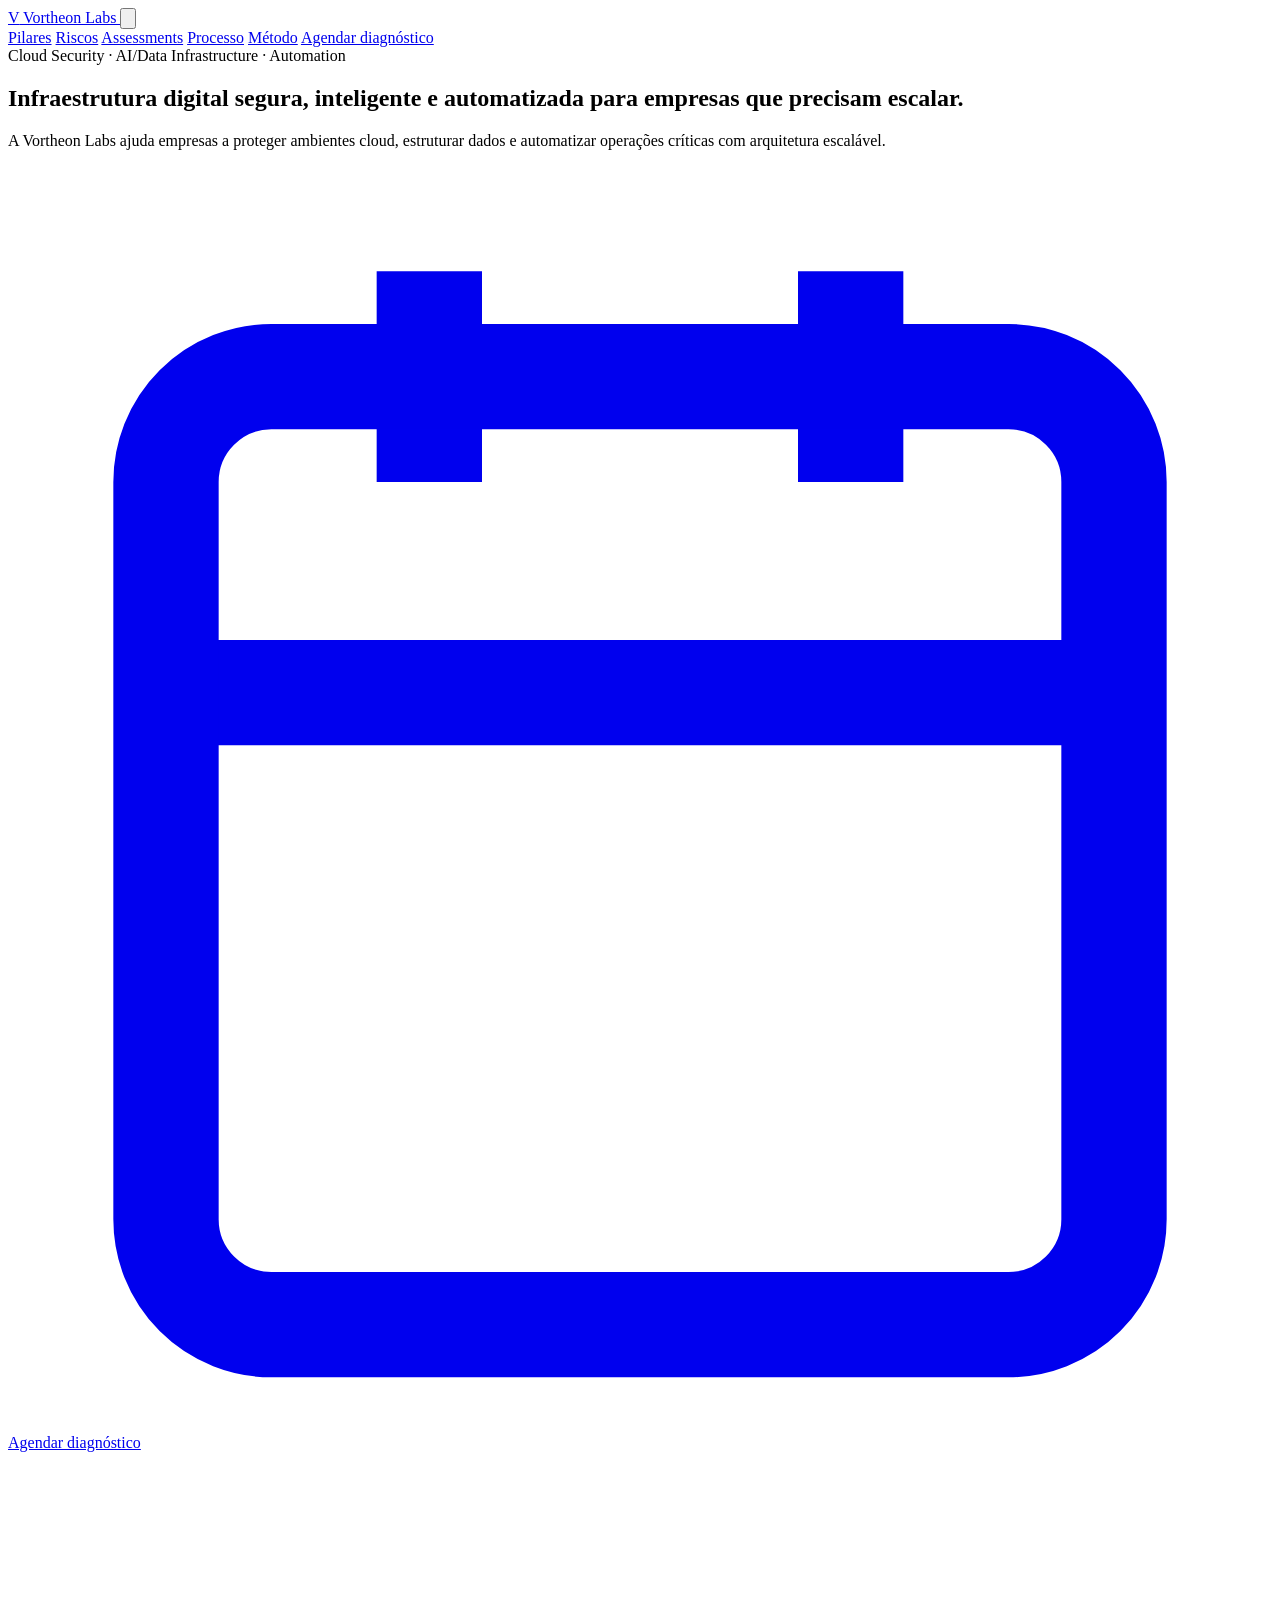
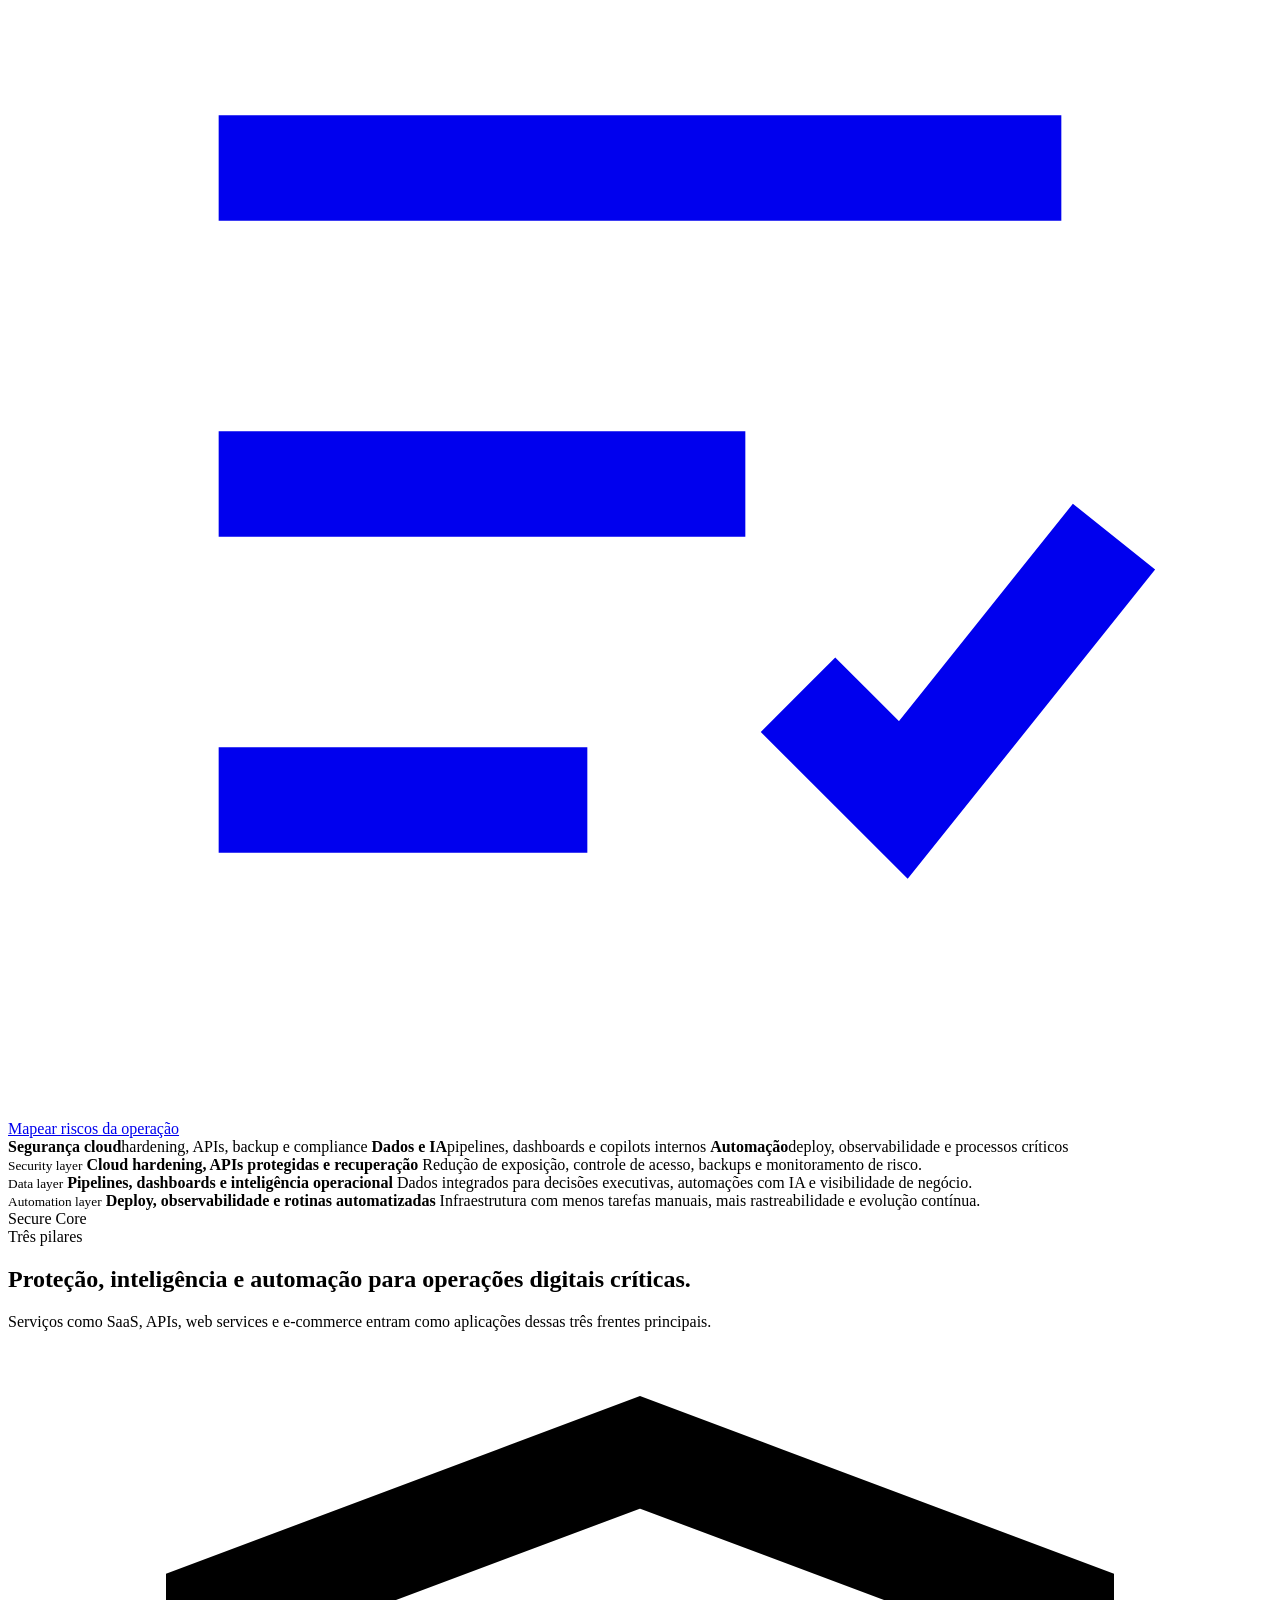
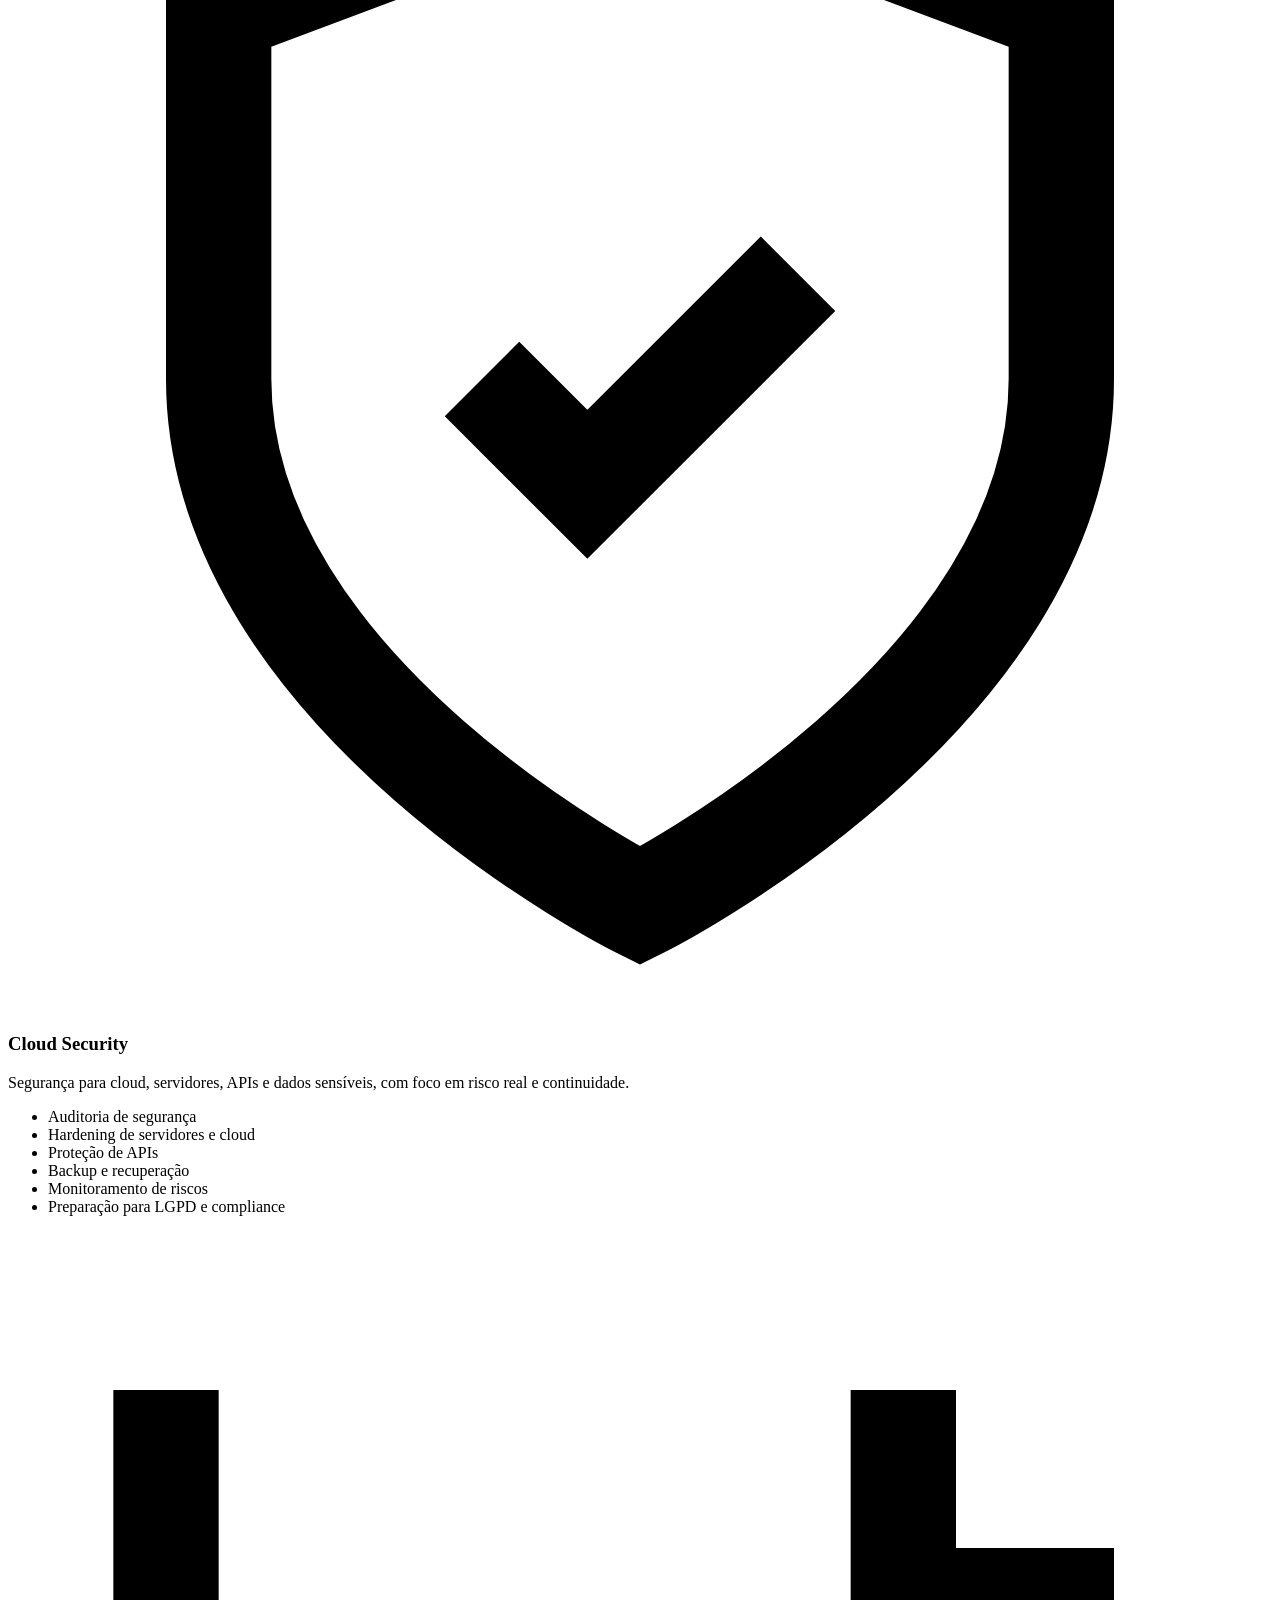
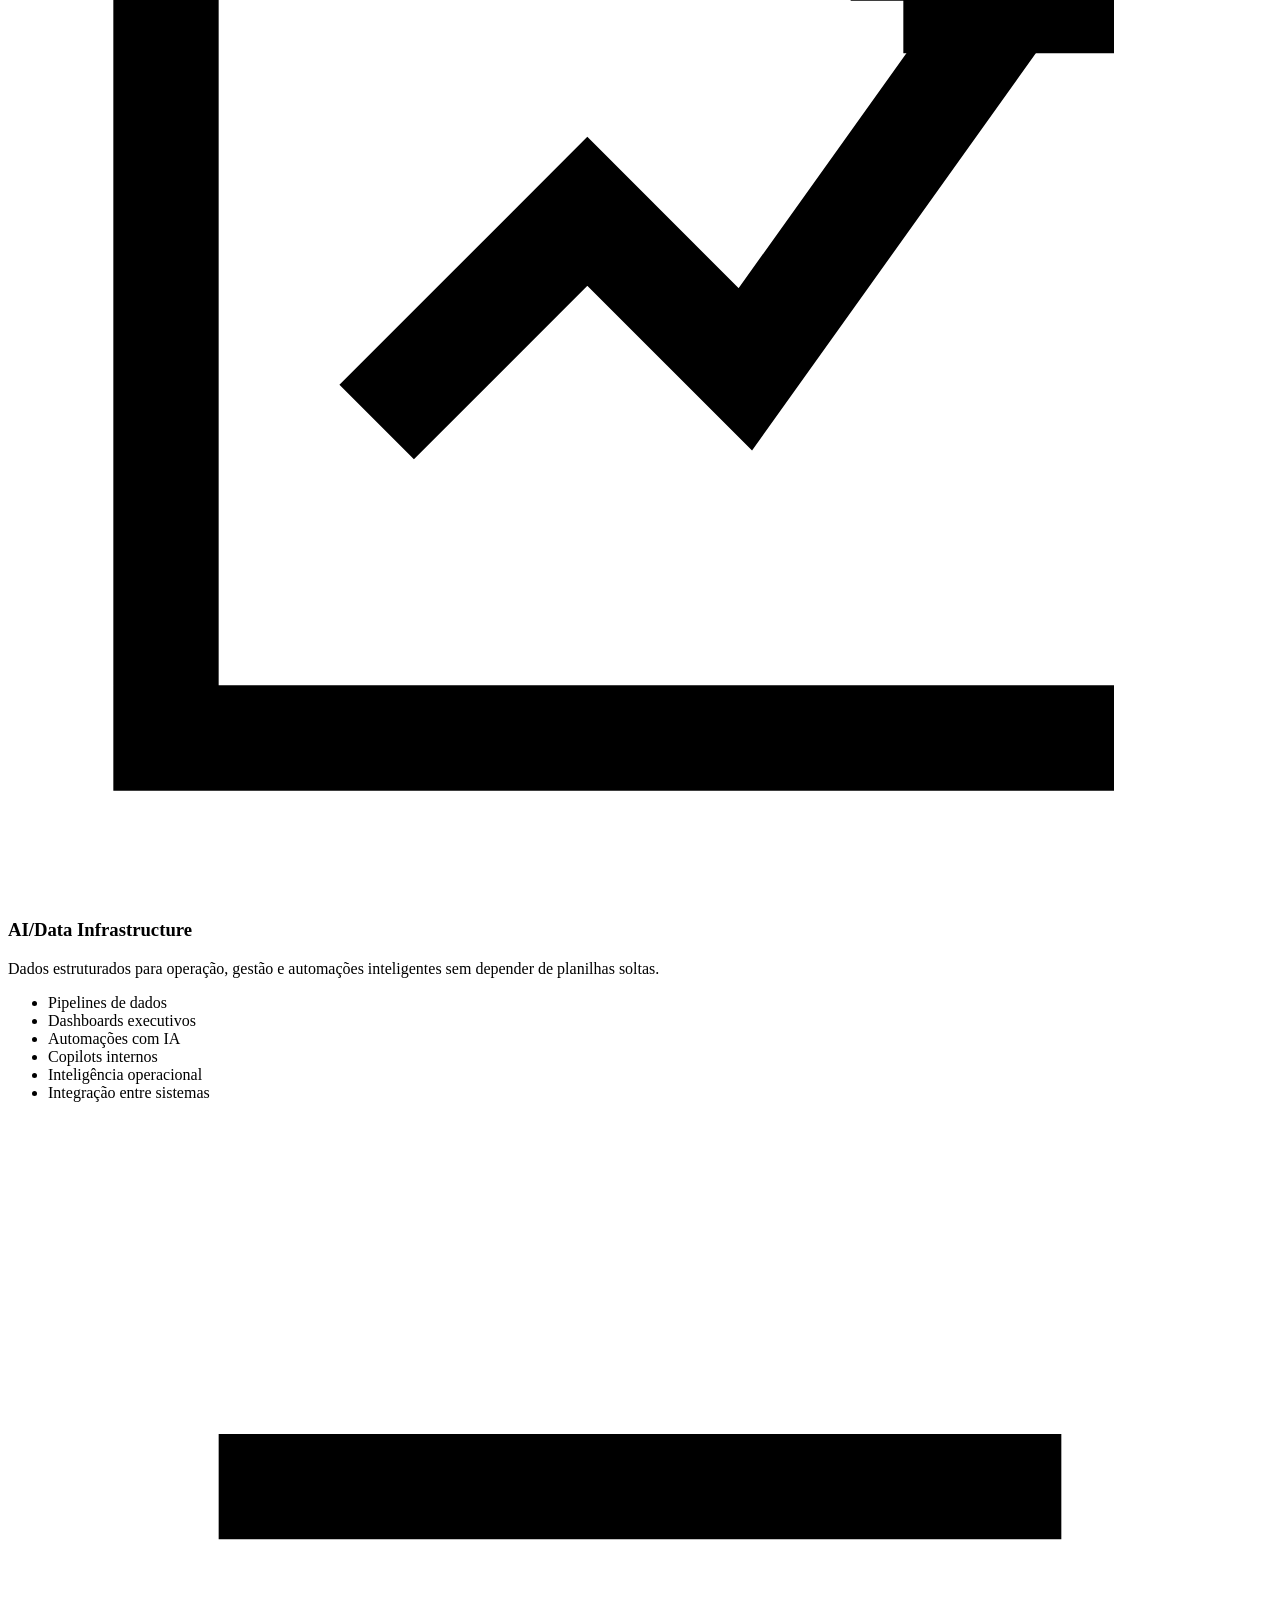
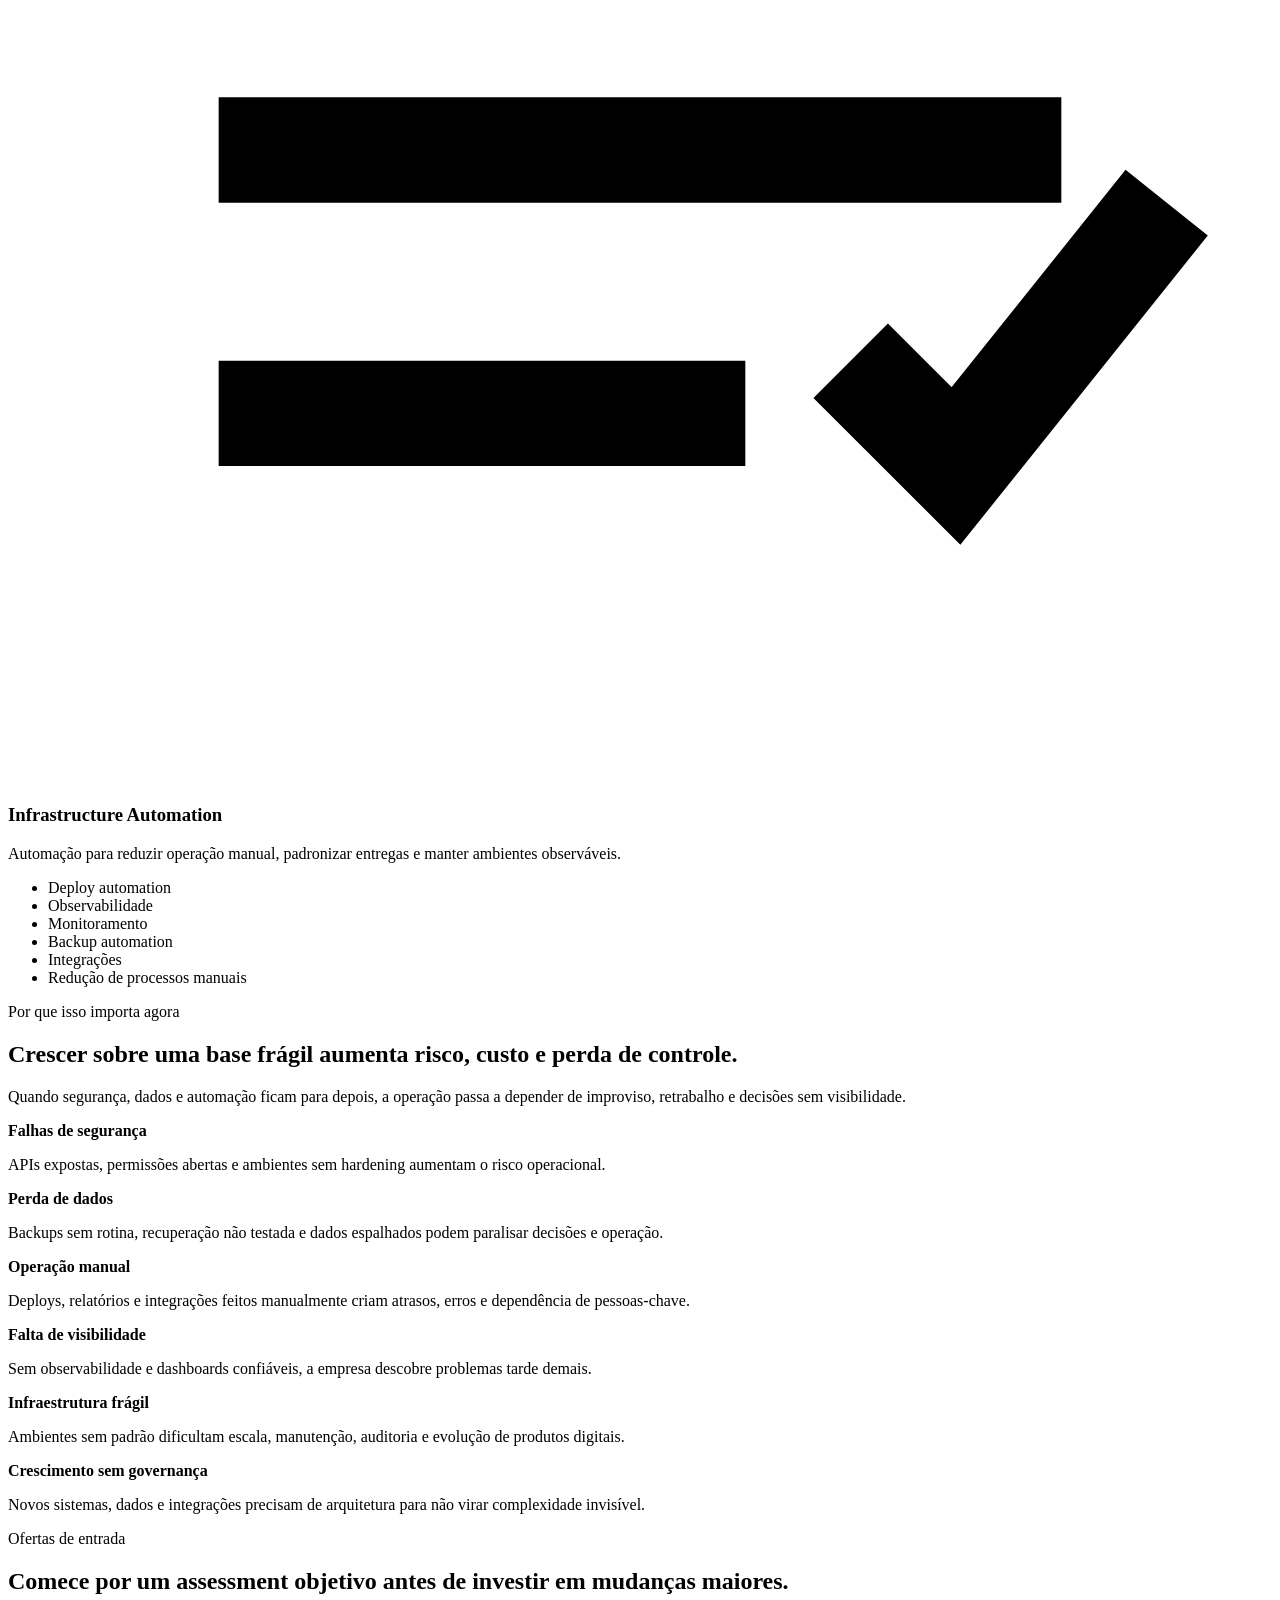
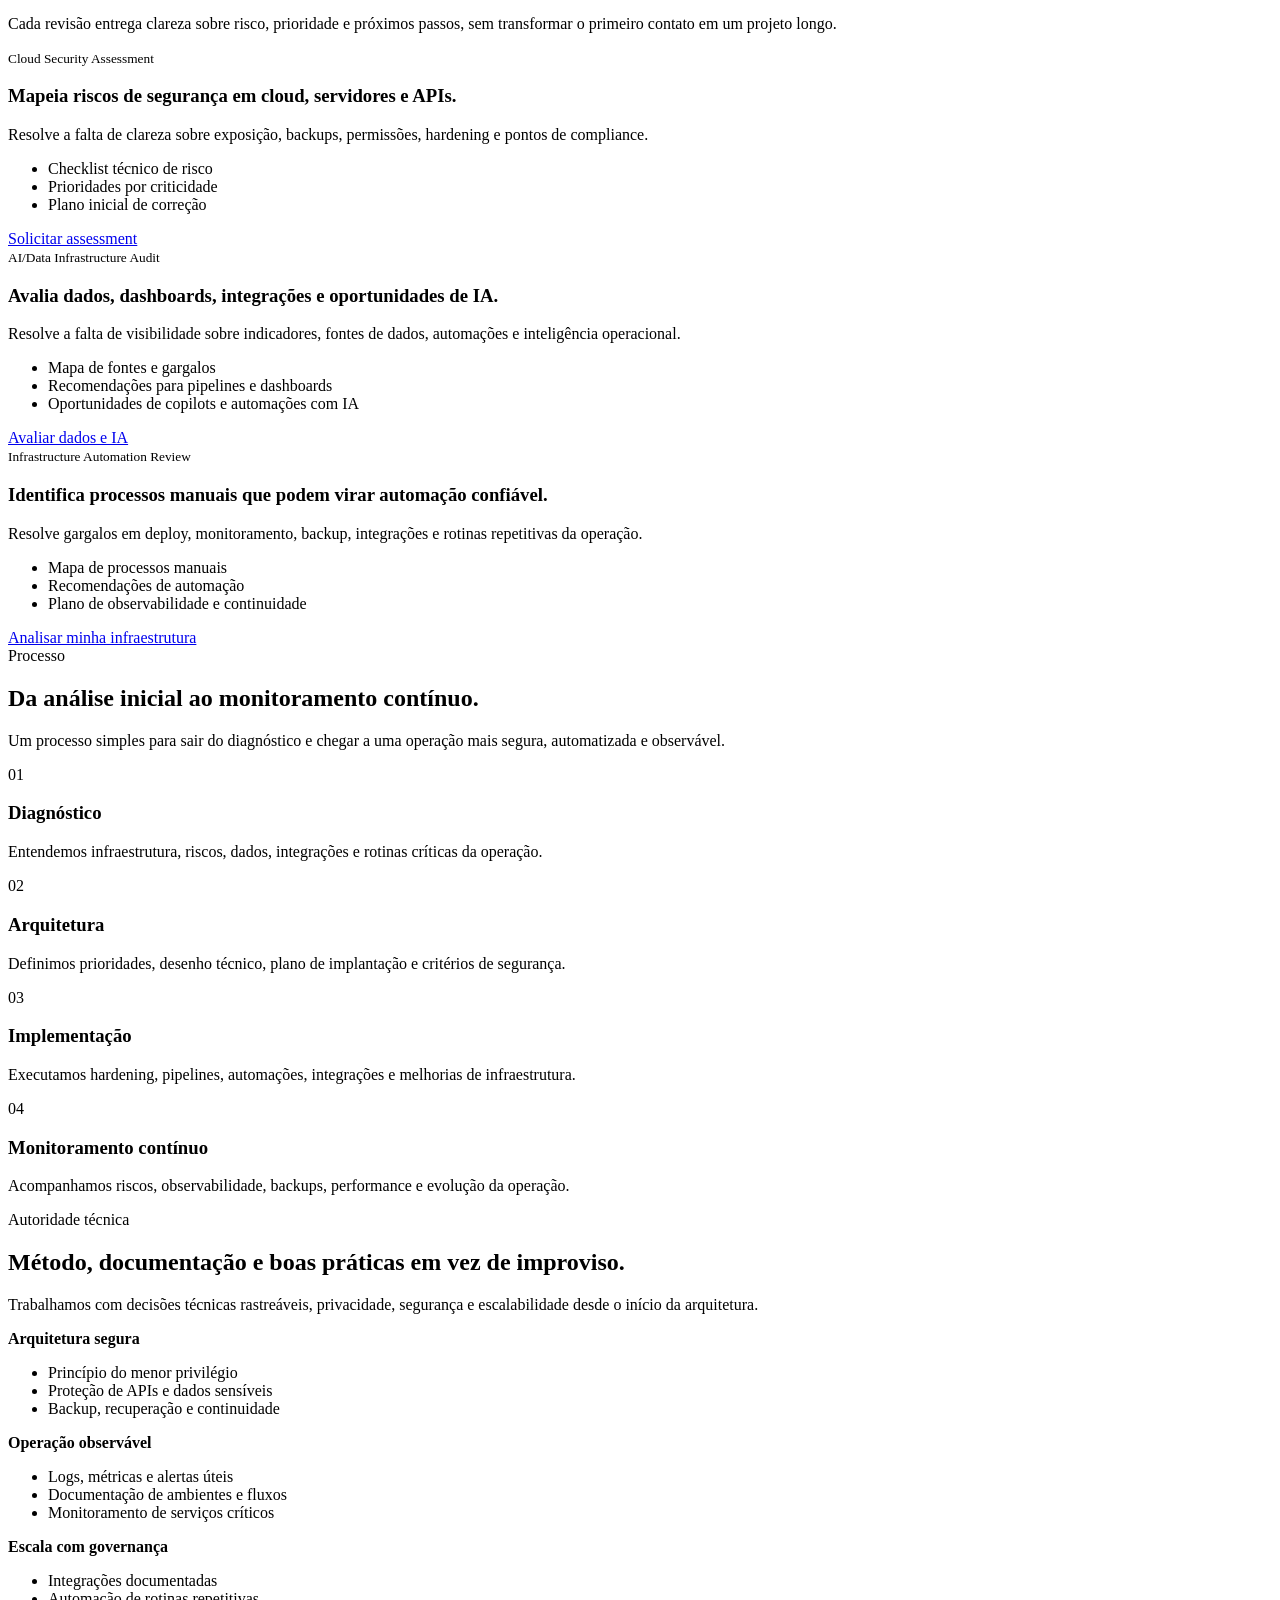
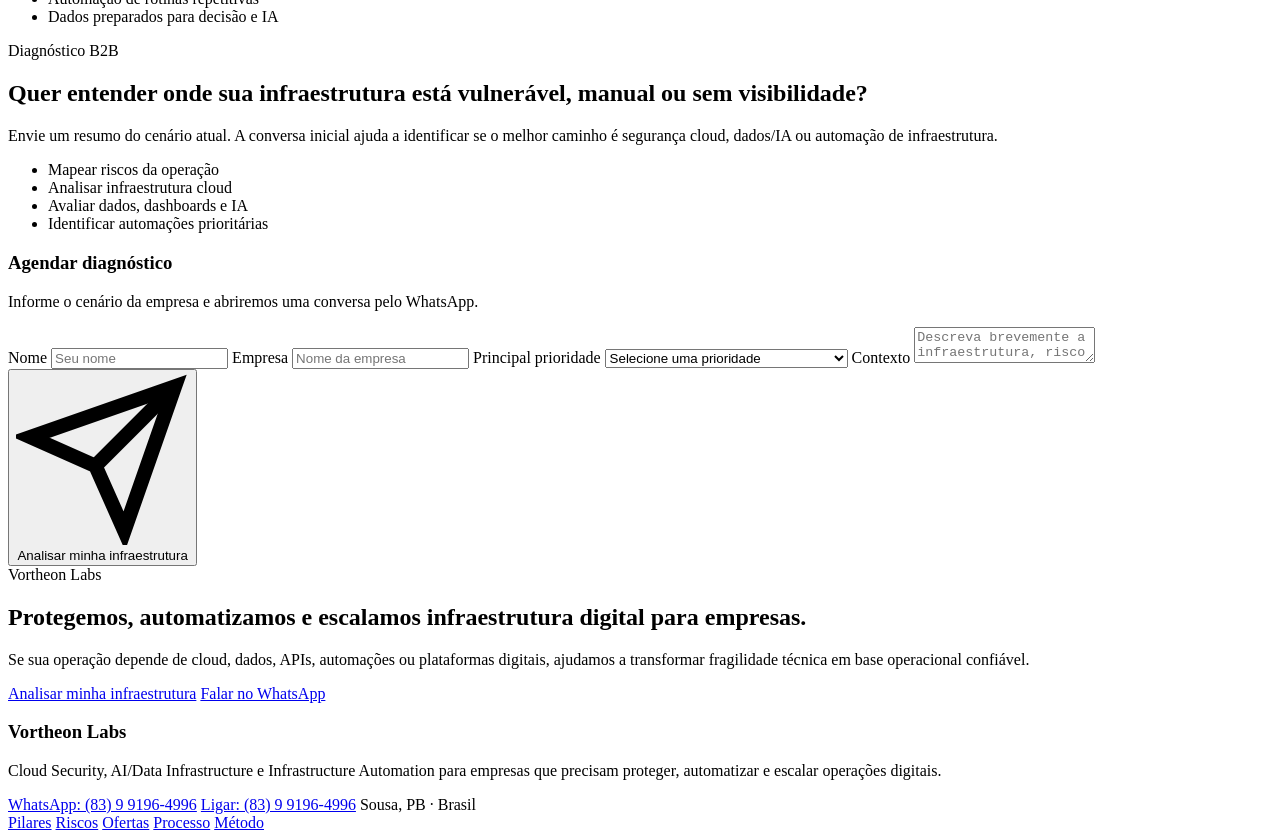
==== commit e979234a: "vort2.4" ====
--- a/index.html
+++ b/index.html
@@ -3,9 +3,9 @@
 <head>
   <meta charset="UTF-8" />
   <meta name="viewport" content="width=device-width, initial-scale=1.0" />
-  <title>Vortheon Labs | Infraestrutura digital segura para escalar</title>
-  <meta name="description" content="A Vortheon Labs desenvolve infraestruturas digitais seguras, plataformas escaláveis e sistemas orientados a dados para empresas modernas." />
-  <meta name="keywords" content="Cloud Security, Data Analytics, E-commerce Infrastructure, Web Services, SaaS Engineering, Vortheon Labs" />
+  <title>Vortheon Labs | Cloud Security, AI/Data Infrastructure e Automação</title>
+  <meta name="description" content="Infraestrutura digital segura, inteligente e automatizada para empresas que precisam proteger, automatizar e escalar sua operação." />
+  <meta name="keywords" content="cloud security, AI data infrastructure, infrastructure automation, segurança cloud, automação de infraestrutura, pipelines de dados, observabilidade, Vortheon Labs" />
   <meta name="robots" content="index, follow" />
   <meta name="author" content="Vortheon Labs" />
   <meta name="theme-color" content="#06070a" />
@@ -13,15 +13,15 @@
   <link rel="icon" href="assets/img/favicon.svg" type="image/svg+xml" />
   <meta property="og:type" content="website" />
   <meta property="og:url" content="https://vortheonlabs.com.br/" />
-  <meta property="og:title" content="Vortheon Labs | Infraestrutura digital segura para escalar" />
-  <meta property="og:description" content="Cloud Security, Data Analytics, SaaS e plataformas web desenvolvidas para performance, segurança e crescimento." />
+  <meta property="og:title" content="Vortheon Labs | Cloud Security, AI/Data Infrastructure e Automação" />
+  <meta property="og:description" content="Proteja, automatize e escale sua operação digital com segurança cloud, dados/IA e automação de infraestrutura." />
   <meta property="og:site_name" content="Vortheon Labs" />
   <meta property="og:locale" content="pt_BR" />
   <meta property="og:image" content="https://vortheonlabs.com.br/assets/img/og-vortheon.svg" />
-  <meta property="og:image:alt" content="Vortheon Labs - infraestrutura digital segura para empresas que querem escalar" />
+  <meta property="og:image:alt" content="Vortheon Labs - infraestrutura digital segura, inteligente e automatizada para empresas" />
   <meta name="twitter:card" content="summary_large_image" />
-  <meta name="twitter:title" content="Vortheon Labs | Infraestrutura digital segura para escalar" />
-  <meta name="twitter:description" content="Cloud Security, Data Analytics, SaaS e plataformas web para empresas modernas." />
+  <meta name="twitter:title" content="Vortheon Labs | Cloud Security, AI/Data Infrastructure e Automação" />
+  <meta name="twitter:description" content="Infraestrutura digital segura, inteligente e automatizada para empresas que precisam escalar." />
   <meta name="twitter:image" content="https://vortheonlabs.com.br/assets/img/og-vortheon.svg" />
   <link rel="stylesheet" href="assets/css/style.css" />
   <script type="application/ld+json">
@@ -30,7 +30,6 @@
       "@type": "ProfessionalService",
       "name": "Vortheon Labs",
       "url": "https://vortheonlabs.com.br/",
-      "email": "jeffhonorato230@gmail.com",
       "telephone": "+5583991964996",
       "address": {
         "@type": "PostalAddress",
@@ -39,15 +38,15 @@
         "addressCountry": "BR"
       },
       "areaServed": "BR",
-      "description": "Infraestruturas digitais seguras, plataformas escaláveis e sistemas orientados a dados para empresas modernas.",
+      "description": "Infraestrutura digital segura, inteligente e automatizada para empresas que precisam proteger, automatizar e escalar sua operação.",
       "sameAs": [],
       "hasOfferCatalog": {
         "@type": "OfferCatalog",
         "name": "Serviços Vortheon Labs",
         "itemListElement": [
-          { "@type": "Offer", "name": "Cloud Security Assessment", "price": "497", "priceCurrency": "BRL" },
-          { "@type": "Offer", "name": "Analytics Audit", "price": "0", "priceCurrency": "BRL" },
-          { "@type": "Offer", "name": "SaaS Architecture Review", "price": "997", "priceCurrency": "BRL" }
+          { "@type": "Offer", "name": "Cloud Security Assessment" },
+          { "@type": "Offer", "name": "AI/Data Infrastructure Audit" },
+          { "@type": "Offer", "name": "Infrastructure Automation Review" }
         ]
       }
     }
@@ -69,12 +68,12 @@
       </button>
 
       <div class="nav-links" id="nav-links">
-        <a href="#servicos">Soluções</a>
-        <a href="#cases">Resultados</a>
-        <a href="#ofertas">Ofertas</a>
-        <a href="#funil">Diagnóstico</a>
-        <a href="#conteudo">Guias</a>
-        <a class="btn btn-secondary" href="https://wa.me/5583991964996?text=Ol%C3%A1%2C%20quero%20agendar%20um%20diagn%C3%B3stico%20com%20a%20Vortheon%20Labs." target="_blank" rel="noopener noreferrer">Agendar</a>
+        <a href="#pilares">Pilares</a>
+        <a href="#importa">Riscos</a>
+        <a href="#ofertas">Assessments</a>
+        <a href="#processo">Processo</a>
+        <a href="#autoridade">Método</a>
+        <a class="btn btn-secondary" data-event="primary_cta_click" href="https://wa.me/5583991964996?text=Ol%C3%A1%2C%20quero%20agendar%20um%20diagn%C3%B3stico%20de%20infraestrutura%20com%20a%20Vortheon%20Labs." target="_blank" rel="noopener noreferrer">Agendar diagnóstico</a>
       </div>
     </div>
   </nav>
@@ -83,81 +82,83 @@
     <section class="hero" id="hero">
       <div class="container hero-layout">
         <div>
-          <div class="eyebrow">Cloud Security · Data · SaaS Engineering</div>
-          <h1>Infraestrutura digital segura para empresas que querem escalar.</h1>
+          <div class="eyebrow">Cloud Security · AI/Data Infrastructure · Automation</div>
+          <h1>Infraestrutura digital segura, inteligente e automatizada para empresas que precisam escalar.</h1>
           <p class="hero-subtitle">
-            Cloud Security, Data Analytics, SaaS e plataformas web desenvolvidas para performance, segurança e crescimento.
+            A Vortheon Labs ajuda empresas a proteger ambientes cloud, estruturar dados e automatizar operações críticas com arquitetura escalável.
           </p>
 
           <div class="hero-actions">
-            <a class="btn btn-primary" href="https://wa.me/5583991964996?text=Ol%C3%A1%2C%20quero%20agendar%20um%20diagn%C3%B3stico%20estrat%C3%A9gico%20de%2030%20minutos." target="_blank" rel="noopener noreferrer">
+            <a class="btn btn-primary" data-event="primary_cta_click" href="https://wa.me/5583991964996?text=Ol%C3%A1%2C%20quero%20agendar%20um%20diagn%C3%B3stico%20de%20infraestrutura%20com%20a%20Vortheon%20Labs." target="_blank" rel="noopener noreferrer">
               <svg viewBox="0 0 24 24" fill="none" stroke="currentColor" stroke-width="2" aria-hidden="true">
                 <path d="M8 2v4M16 2v4M3 10h18" />
                 <rect x="3" y="4" width="18" height="18" rx="2" />
               </svg>
-              Agendar Diagnóstico
+              Agendar diagnóstico
             </a>
-            <a class="btn btn-secondary" href="#funil">
+            <a class="btn btn-secondary" data-event="map_operation_risks_click" href="https://wa.me/5583991964996?text=Ol%C3%A1%2C%20quero%20mapear%20riscos%20da%20opera%C3%A7%C3%A3o%20digital%20da%20minha%20empresa." target="_blank" rel="noopener noreferrer">
               <svg viewBox="0 0 24 24" fill="none" stroke="currentColor" stroke-width="2" aria-hidden="true">
                 <path d="M4 6h16M4 12h10M4 18h7" />
                 <path d="m15 16 2 2 4-5" />
               </svg>
-              Solicitar Arquitetura
+              Mapear riscos da operação
             </a>
           </div>
 
-          <div class="hero-proof" aria-label="Indicadores de autoridade">
-            <span><strong>+37%</strong>potencial de conversão com performance e checkout</span>
-            <span><strong>-52%</strong>falhas operacionais com automação e dados</span>
-            <span><strong>5 pilares</strong>cloud, dados, e-commerce, SaaS e integrações</span>
-          </div>
-        </div>
-
-        <div class="architecture" aria-label="Diagrama visual de arquitetura digital">
+          <div class="hero-proof" aria-label="Áreas de atuação">
+            <span><strong>Segurança cloud</strong>hardening, APIs, backup e compliance</span>
+            <span><strong>Dados e IA</strong>pipelines, dashboards e copilots internos</span>
+            <span><strong>Automação</strong>deploy, observabilidade e processos críticos</span>
+          </div>
+        </div>
+
+        <div class="architecture" aria-label="Diagrama visual de infraestrutura digital">
           <div class="node node-a">
             <small>Security layer</small>
-            <strong>Cloud hardening, backups e compliance</strong>
-            <span>Ambientes revisados para reduzir exposição, falhas e riscos operacionais.</span>
+            <strong>Cloud hardening, APIs protegidas e recuperação</strong>
+            <span>Redução de exposição, controle de acesso, backups e monitoramento de risco.</span>
           </div>
           <div class="node node-b">
             <small>Data layer</small>
-            <strong>Tracking, dashboards e KPIs acionáveis</strong>
-            <span>Dados estruturados para decisões de venda, operação e crescimento.</span>
+            <strong>Pipelines, dashboards e inteligência operacional</strong>
+            <span>Dados integrados para decisões executivas, automações com IA e visibilidade de negócio.</span>
           </div>
           <div class="node node-c">
-            <small>Product layer</small>
-            <strong>SaaS, APIs e plataformas escaláveis</strong>
-            <span>Arquitetura preparada para MVPs, multi-tenant e integrações críticas.</span>
+            <small>Automation layer</small>
+            <strong>Deploy, observabilidade e rotinas automatizadas</strong>
+            <span>Infraestrutura com menos tarefas manuais, mais rastreabilidade e evolução contínua.</span>
           </div>
           <div class="pulse-line line-1" aria-hidden="true"></div>
           <div class="pulse-line line-2" aria-hidden="true"></div>
           <div class="pulse-line line-3" aria-hidden="true"></div>
-          <div class="system-core">Digital Core</div>
-        </div>
-      </div>
-    </section>
-
-    <section id="servicos" aria-labelledby="servicos-title">
+          <div class="system-core">Secure Core</div>
+        </div>
+      </div>
+    </section>
+
+    <section id="pilares" aria-labelledby="pilares-title">
       <div class="container">
         <div class="section-head">
-          <div class="eyebrow">Serviços</div>
-          <h2 id="servicos-title">Tecnologia para proteger, medir e escalar sua operação.</h2>
-          <p>Projetos focados em segurança, performance, dados e plataformas digitais que precisam funcionar com previsibilidade.</p>
-        </div>
-
-        <div class="services-grid">
+          <div class="eyebrow">Três pilares</div>
+          <h2 id="pilares-title">Proteção, inteligência e automação para operações digitais críticas.</h2>
+          <p>Serviços como SaaS, APIs, web services e e-commerce entram como aplicações dessas três frentes principais.</p>
+        </div>
+
+        <div class="services-grid pillars-grid">
           <article class="service-card">
             <svg viewBox="0 0 24 24" fill="none" stroke="currentColor" stroke-width="2" aria-hidden="true">
               <path d="M12 22s8-4 8-10V5l-8-3-8 3v7c0 6 8 10 8 10Z" />
               <path d="m9 12 2 2 4-4" />
             </svg>
             <h3>Cloud Security</h3>
-            <p>Ambientes cloud mais seguros, auditáveis e preparados para continuidade.</p>
-            <ul>
-              <li>Auditoria e hardening</li>
-              <li>Proteção cloud</li>
-              <li>Backup strategy</li>
-              <li>Compliance e LGPD</li>
+            <p>Segurança para cloud, servidores, APIs e dados sensíveis, com foco em risco real e continuidade.</p>
+            <ul>
+              <li>Auditoria de segurança</li>
+              <li>Hardening de servidores e cloud</li>
+              <li>Proteção de APIs</li>
+              <li>Backup e recuperação</li>
+              <li>Monitoramento de riscos</li>
+              <li>Preparação para LGPD e compliance</li>
             </ul>
           </article>
 
@@ -165,61 +166,72 @@
             <svg viewBox="0 0 24 24" fill="none" stroke="currentColor" stroke-width="2" aria-hidden="true">
               <path d="M3 3v18h18" />
               <path d="m7 15 4-4 3 3 5-7" />
+              <path d="M17 3v4M21 7h-4" />
             </svg>
-            <h3>Data Analytics</h3>
-            <p>Dados transformados em leitura executiva para crescimento e operação.</p>
-            <ul>
-              <li>Dashboards e BI</li>
-              <li>Tracking e eventos</li>
-              <li>Análise operacional</li>
-              <li>Inteligência de dados</li>
-            </ul>
-          </article>
-
-          <article class="service-card">
-            <svg viewBox="0 0 24 24" fill="none" stroke="currentColor" stroke-width="2" aria-hidden="true">
-              <circle cx="8" cy="21" r="1" />
-              <circle cx="19" cy="21" r="1" />
-              <path d="M2.05 2.05h2l2.66 12.42a2 2 0 0 0 2 1.58h8.77a2 2 0 0 0 1.95-1.57L21 7H5.12" />
-            </svg>
-            <h3>E-commerce Infrastructure</h3>
-            <p>Performance, checkout e integrações para lojas que precisam vender mais.</p>
-            <ul>
-              <li>Performance e estabilidade</li>
-              <li>Checkout e conversão</li>
-              <li>Integrações críticas</li>
-              <li>Escalabilidade</li>
+            <h3>AI/Data Infrastructure</h3>
+            <p>Dados estruturados para operação, gestão e automações inteligentes sem depender de planilhas soltas.</p>
+            <ul>
+              <li>Pipelines de dados</li>
+              <li>Dashboards executivos</li>
+              <li>Automações com IA</li>
+              <li>Copilots internos</li>
+              <li>Inteligência operacional</li>
+              <li>Integração entre sistemas</li>
             </ul>
           </article>
 
           <article class="service-card">
             <svg viewBox="0 0 24 24" fill="none" stroke="currentColor" stroke-width="2" aria-hidden="true">
               <path d="M4 7h16M4 12h16M4 17h10" />
-              <rect x="3" y="3" width="18" height="18" rx="2" />
+              <path d="m16 16 2 2 4-5" />
             </svg>
-            <h3>SaaS Engineering</h3>
-            <p>Produtos SaaS com arquitetura clara desde MVP até escala.</p>
-            <ul>
-              <li>MVP validável</li>
-              <li>Multi-tenant</li>
-              <li>APIs e autenticação</li>
-              <li>Arquitetura escalável</li>
-            </ul>
-          </article>
-
-          <article class="service-card">
-            <svg viewBox="0 0 24 24" fill="none" stroke="currentColor" stroke-width="2" aria-hidden="true">
-              <path d="M16 18 22 12 16 6" />
-              <path d="M8 6 2 12 8 18" />
-            </svg>
-            <h3>Web Services</h3>
-            <p>Serviços internos, automações e APIs que conectam a operação.</p>
-            <ul>
-              <li>APIs e integrações</li>
-              <li>Automações</li>
-              <li>Plataformas internas</li>
-              <li>Sistemas sob medida</li>
-            </ul>
+            <h3>Infrastructure Automation</h3>
+            <p>Automação para reduzir operação manual, padronizar entregas e manter ambientes observáveis.</p>
+            <ul>
+              <li>Deploy automation</li>
+              <li>Observabilidade</li>
+              <li>Monitoramento</li>
+              <li>Backup automation</li>
+              <li>Integrações</li>
+              <li>Redução de processos manuais</li>
+            </ul>
+          </article>
+        </div>
+      </div>
+    </section>
+
+    <section class="metrics" id="importa" aria-labelledby="importa-title">
+      <div class="container">
+        <div class="section-head">
+          <div class="eyebrow">Por que isso importa agora</div>
+          <h2 id="importa-title">Crescer sobre uma base frágil aumenta risco, custo e perda de controle.</h2>
+          <p>Quando segurança, dados e automação ficam para depois, a operação passa a depender de improviso, retrabalho e decisões sem visibilidade.</p>
+        </div>
+
+        <div class="pain-grid">
+          <article class="pain-card">
+            <strong>Falhas de segurança</strong>
+            <p>APIs expostas, permissões abertas e ambientes sem hardening aumentam o risco operacional.</p>
+          </article>
+          <article class="pain-card">
+            <strong>Perda de dados</strong>
+            <p>Backups sem rotina, recuperação não testada e dados espalhados podem paralisar decisões e operação.</p>
+          </article>
+          <article class="pain-card">
+            <strong>Operação manual</strong>
+            <p>Deploys, relatórios e integrações feitos manualmente criam atrasos, erros e dependência de pessoas-chave.</p>
+          </article>
+          <article class="pain-card">
+            <strong>Falta de visibilidade</strong>
+            <p>Sem observabilidade e dashboards confiáveis, a empresa descobre problemas tarde demais.</p>
+          </article>
+          <article class="pain-card">
+            <strong>Infraestrutura frágil</strong>
+            <p>Ambientes sem padrão dificultam escala, manutenção, auditoria e evolução de produtos digitais.</p>
+          </article>
+          <article class="pain-card">
+            <strong>Crescimento sem governança</strong>
+            <p>Novos sistemas, dados e integrações precisam de arquitetura para não virar complexidade invisível.</p>
           </article>
         </div>
       </div>
@@ -228,124 +240,140 @@
     <section id="ofertas" aria-labelledby="ofertas-title">
       <div class="container">
         <div class="section-head">
-          <div class="eyebrow">Diagnósticos</div>
-          <h2 id="ofertas-title">Comece com uma revisão objetiva do que pode estar travando sua empresa.</h2>
-          <p>Escolha uma análise inicial para identificar riscos técnicos, perdas de conversão, falhas de dados ou problemas de arquitetura.</p>
+          <div class="eyebrow">Ofertas de entrada</div>
+          <h2 id="ofertas-title">Comece por um assessment objetivo antes de investir em mudanças maiores.</h2>
+          <p>Cada revisão entrega clareza sobre risco, prioridade e próximos passos, sem transformar o primeiro contato em um projeto longo.</p>
         </div>
 
         <div class="offer-grid">
           <article class="offer-card featured">
             <small>Cloud Security Assessment</small>
-            <h3>Revisão técnica de segurança cloud</h3>
-            <div class="offer-price">R$ 497</div>
-            <p>Auditoria rápida para encontrar exposições, fragilidades de backup e pontos de compliance.</p>
-            <ul>
-              <li>Checklist de risco e hardening</li>
+            <h3>Mapeia riscos de segurança em cloud, servidores e APIs.</h3>
+            <p>Resolve a falta de clareza sobre exposição, backups, permissões, hardening e pontos de compliance.</p>
+            <ul>
+              <li>Checklist técnico de risco</li>
               <li>Prioridades por criticidade</li>
-              <li>Plano de correção inicial</li>
-            </ul>
-            <a class="btn btn-secondary" data-event="offer_cloud_security_assessment_click" href="https://wa.me/5583991964996?text=Ol%C3%A1%2C%20quero%20contratar%20o%20Cloud%20Security%20Assessment%20da%20Vortheon%20Labs." target="_blank" rel="noopener noreferrer">Solicitar Assessment</a>
+              <li>Plano inicial de correção</li>
+            </ul>
+            <a class="btn btn-secondary" data-event="cloud_security_assessment_click" href="https://wa.me/5583991964996?text=Ol%C3%A1%2C%20quero%20solicitar%20um%20Cloud%20Security%20Assessment%20para%20minha%20empresa." target="_blank" rel="noopener noreferrer">Solicitar assessment</a>
           </article>
 
           <article class="offer-card">
-            <small>Analytics Audit</small>
-            <h3>Auditoria gratuita de dados e conversão</h3>
-            <div class="offer-price">Grátis</div>
-            <p>Leitura inicial de tracking, KPIs e visibilidade operacional para descobrir onde a empresa está cega.</p>
-            <ul>
-              <li>Eventos e métricas essenciais</li>
-              <li>Diagnóstico de dashboards</li>
-              <li>Próximas ações recomendadas</li>
-            </ul>
-            <a class="btn btn-secondary" data-event="offer_analytics_audit_click" href="https://wa.me/5583991964996?text=Ol%C3%A1%2C%20quero%20solicitar%20a%20Analytics%20Audit%20gratuita%20da%20Vortheon%20Labs." target="_blank" rel="noopener noreferrer">Solicitar Auditoria</a>
+            <small>AI/Data Infrastructure Audit</small>
+            <h3>Avalia dados, dashboards, integrações e oportunidades de IA.</h3>
+            <p>Resolve a falta de visibilidade sobre indicadores, fontes de dados, automações e inteligência operacional.</p>
+            <ul>
+              <li>Mapa de fontes e gargalos</li>
+              <li>Recomendações para pipelines e dashboards</li>
+              <li>Oportunidades de copilots e automações com IA</li>
+            </ul>
+            <a class="btn btn-secondary" data-event="data_infrastructure_audit_click" href="https://wa.me/5583991964996?text=Ol%C3%A1%2C%20quero%20avaliar%20minha%20infraestrutura%20de%20dados%20e%20IA." target="_blank" rel="noopener noreferrer">Avaliar dados e IA</a>
           </article>
 
           <article class="offer-card">
-            <small>SaaS Architecture Review</small>
-            <h3>Revisão de arquitetura SaaS</h3>
-            <div class="offer-price">R$ 997</div>
-            <p>Avaliação de MVP, multi-tenant, APIs, autenticação, banco de dados e caminhos de escala.</p>
-            <ul>
-              <li>Mapa de riscos da arquitetura</li>
-              <li>Plano de evolução técnica</li>
-              <li>Recomendações para reduzir retrabalho</li>
-            </ul>
-            <a class="btn btn-secondary" data-event="offer_saas_architecture_review_click" href="https://wa.me/5583991964996?text=Ol%C3%A1%2C%20quero%20contratar%20a%20SaaS%20Architecture%20Review%20da%20Vortheon%20Labs." target="_blank" rel="noopener noreferrer">Solicitar Review</a>
-          </article>
-        </div>
-      </div>
-    </section>
-
-    <section class="metrics" id="cases" aria-labelledby="cases-title">
+            <small>Infrastructure Automation Review</small>
+            <h3>Identifica processos manuais que podem virar automação confiável.</h3>
+            <p>Resolve gargalos em deploy, monitoramento, backup, integrações e rotinas repetitivas da operação.</p>
+            <ul>
+              <li>Mapa de processos manuais</li>
+              <li>Recomendações de automação</li>
+              <li>Plano de observabilidade e continuidade</li>
+            </ul>
+            <a class="btn btn-secondary" data-event="infrastructure_automation_review_click" href="https://wa.me/5583991964996?text=Ol%C3%A1%2C%20quero%20mapear%20oportunidades%20de%20automa%C3%A7%C3%A3o%20na%20minha%20infraestrutura." target="_blank" rel="noopener noreferrer">Analisar minha infraestrutura</a>
+          </article>
+        </div>
+      </div>
+    </section>
+
+    <section id="processo" aria-labelledby="processo-title">
       <div class="container">
         <div class="section-head">
-          <div class="eyebrow">Resultados</div>
-          <h2 id="cases-title">Resultados que tornam a operação mais forte.</h2>
-          <p>Quando tecnologia é bem estruturada, a empresa ganha velocidade, estabilidade e visibilidade para tomar decisões melhores.</p>
-        </div>
-
-        <div class="metric-grid">
-          <div class="metric">
-            <strong>+37%</strong>
-            <span>conversão em e-commerce após ajustes de performance e checkout</span>
-          </div>
-          <div class="metric">
-            <strong>-52%</strong>
-            <span>falhas operacionais com automações e integração entre sistemas</span>
-          </div>
-          <div class="metric">
-            <strong>24/7</strong>
-            <span>estratégia de backup, monitoramento e resposta para cloud</span>
-          </div>
-          <div class="metric">
-            <strong>1 fonte</strong>
-            <span>dados consolidados para KPIs comerciais e operacionais</span>
-          </div>
-        </div>
-
-        <div class="case-grid">
-          <article class="case-card">
-            <div class="case-type">E-commerce Infrastructure</div>
-            <h3>Checkout mais rápido, tracking confiável e integrações sob controle.</h3>
-            <p>Revisão de gargalos técnicos, eventos de conversão, fluxo de compra e integrações com meios de pagamento, ERP e logística.</p>
-            <div class="case-points">
-              <span>Performance</span>
-              <span>Conversão</span>
-              <span>Tracking</span>
-            </div>
-          </article>
-
-          <article class="case-card">
-            <div class="case-type">Data + Web Services</div>
-            <h3>Operação com menos planilhas soltas e mais visibilidade executiva.</h3>
-            <p>Automação de rotinas, APIs internas e dashboards para acompanhar vendas, atendimento, estoque, produtividade e custos.</p>
-            <div class="case-points">
-              <span>BI</span>
-              <span>APIs</span>
-              <span>Automações</span>
-            </div>
-          </article>
-        </div>
-      </div>
-    </section>
-
-    <section id="funil" aria-labelledby="funil-title">
+          <div class="eyebrow">Processo</div>
+          <h2 id="processo-title">Da análise inicial ao monitoramento contínuo.</h2>
+          <p>Um processo simples para sair do diagnóstico e chegar a uma operação mais segura, automatizada e observável.</p>
+        </div>
+
+        <div class="process-grid">
+          <article class="process-card">
+            <span>01</span>
+            <h3>Diagnóstico</h3>
+            <p>Entendemos infraestrutura, riscos, dados, integrações e rotinas críticas da operação.</p>
+          </article>
+          <article class="process-card">
+            <span>02</span>
+            <h3>Arquitetura</h3>
+            <p>Definimos prioridades, desenho técnico, plano de implantação e critérios de segurança.</p>
+          </article>
+          <article class="process-card">
+            <span>03</span>
+            <h3>Implementação</h3>
+            <p>Executamos hardening, pipelines, automações, integrações e melhorias de infraestrutura.</p>
+          </article>
+          <article class="process-card">
+            <span>04</span>
+            <h3>Monitoramento contínuo</h3>
+            <p>Acompanhamos riscos, observabilidade, backups, performance e evolução da operação.</p>
+          </article>
+        </div>
+      </div>
+    </section>
+
+    <section id="autoridade" aria-labelledby="autoridade-title">
+      <div class="container">
+        <div class="section-head">
+          <div class="eyebrow">Autoridade técnica</div>
+          <h2 id="autoridade-title">Método, documentação e boas práticas em vez de improviso.</h2>
+          <p>Trabalhamos com decisões técnicas rastreáveis, privacidade, segurança e escalabilidade desde o início da arquitetura.</p>
+        </div>
+
+        <div class="content-grid">
+          <article class="content-card">
+            <strong>Arquitetura segura</strong>
+            <ul>
+              <li>Princípio do menor privilégio</li>
+              <li>Proteção de APIs e dados sensíveis</li>
+              <li>Backup, recuperação e continuidade</li>
+            </ul>
+          </article>
+
+          <article class="content-card">
+            <strong>Operação observável</strong>
+            <ul>
+              <li>Logs, métricas e alertas úteis</li>
+              <li>Documentação de ambientes e fluxos</li>
+              <li>Monitoramento de serviços críticos</li>
+            </ul>
+          </article>
+
+          <article class="content-card">
+            <strong>Escala com governança</strong>
+            <ul>
+              <li>Integrações documentadas</li>
+              <li>Automação de rotinas repetitivas</li>
+              <li>Dados preparados para decisão e IA</li>
+            </ul>
+          </article>
+        </div>
+      </div>
+    </section>
+
+    <section id="diagnostico" aria-labelledby="diagnostico-title">
       <div class="container funnel-layout">
         <div class="lead-magnet">
-          <div class="eyebrow">Diagnóstico técnico</div>
-          <h2 id="funil-title">Comece com uma auditoria gratuita de performance digital.</h2>
-          <p>Em poucos minutos, avaliamos o cenário atual e indicamos os pontos mais importantes para melhorar segurança, performance, dados ou arquitetura.</p>
+          <div class="eyebrow">Diagnóstico B2B</div>
+          <h2 id="diagnostico-title">Quer entender onde sua infraestrutura está vulnerável, manual ou sem visibilidade?</h2>
+          <p>Envie um resumo do cenário atual. A conversa inicial ajuda a identificar se o melhor caminho é segurança cloud, dados/IA ou automação de infraestrutura.</p>
 
           <ul class="diagnostic-list">
-            <li>Checklist gratuito de segurança cloud</li>
-            <li>Mapa de riscos técnicos e operacionais</li>
-            <li>Prioridades de performance e conversão</li>
-            <li>Recomendação de arquitetura inicial</li>
+            <li>Mapear riscos da operação</li>
+            <li>Analisar infraestrutura cloud</li>
+            <li>Avaliar dados, dashboards e IA</li>
+            <li>Identificar automações prioritárias</li>
           </ul>
         </div>
 
         <form class="lead-form" id="lead-form">
-          <h3>Solicitar diagnóstico</h3>
+          <h3>Agendar diagnóstico</h3>
           <p>Informe o cenário da empresa e abriremos uma conversa pelo WhatsApp.</p>
 
           <div class="form-grid">
@@ -360,116 +388,43 @@
             </label>
 
             <label>
-              Principal problema
+              Principal prioridade
               <select name="problema" required>
                 <option value="">Selecione uma prioridade</option>
-                <option>Segurança cloud</option>
-                <option>Dashboards e dados</option>
-                <option>Performance de e-commerce</option>
-                <option>MVP ou plataforma SaaS</option>
-                <option>APIs, automações e integrações</option>
+                <option>Cloud Security</option>
+                <option>AI/Data Infrastructure</option>
+                <option>Infrastructure Automation</option>
+                <option>APIs, integrações ou SaaS</option>
+                <option>Ainda não sei, preciso de diagnóstico</option>
               </select>
             </label>
 
             <label>
               Contexto
-              <textarea name="contexto" placeholder="Conte brevemente o que precisa melhorar"></textarea>
+              <textarea name="contexto" placeholder="Descreva brevemente a infraestrutura, risco ou processo que precisa melhorar"></textarea>
             </label>
 
-            <button class="btn btn-primary" type="submit">
+            <button class="btn btn-primary" data-event="primary_cta_click" type="submit">
               <svg viewBox="0 0 24 24" fill="none" stroke="currentColor" stroke-width="2" aria-hidden="true">
                 <path d="M22 2 11 13" />
                 <path d="m22 2-7 20-4-9-9-4Z" />
               </svg>
-              Enviar e agendar 30 minutos
+              Analisar minha infraestrutura
             </button>
           </div>
         </form>
       </div>
     </section>
 
-    <section id="conteudo" aria-labelledby="conteudo-title">
-      <div class="container">
-        <div class="section-head">
-          <div class="eyebrow">Guias técnicos</div>
-          <h2 id="conteudo-title">Entenda os pontos que mais afetam segurança, dados e escala.</h2>
-          <p>Materiais práticos para ajudar sua empresa a reconhecer riscos, priorizar melhorias e decidir com mais clareza.</p>
-        </div>
-
-        <div class="content-grid">
-          <article class="content-card">
-            <strong>Cloud Security</strong>
-            <ul>
-              <li>Vulnerabilidades comuns em ambientes cloud</li>
-              <li>Proteção AWS para pequenas e médias empresas</li>
-              <li>LGPD, backups e responsabilidade operacional</li>
-            </ul>
-          </article>
-
-          <article class="content-card">
-            <strong>Data Analytics</strong>
-            <ul>
-              <li>Dashboards que realmente ajudam a decidir</li>
-              <li>Métricas de vendas para e-commerce e SaaS</li>
-              <li>KPIs comerciais, operacionais e financeiros</li>
-            </ul>
-          </article>
-
-          <article class="content-card">
-            <strong>SaaS Engineering</strong>
-            <ul>
-              <li>Arquitetura inicial para produtos SaaS</li>
-              <li>Escalabilidade antes de contratar mais infraestrutura</li>
-              <li>Validação de MVP com base técnica sólida</li>
-            </ul>
-          </article>
-        </div>
-      </div>
-    </section>
-
-    <section id="ecosistema" aria-labelledby="ecosistema-title">
-      <div class="container">
-        <div class="section-head">
-          <div class="eyebrow">Como trabalhamos</div>
-          <h2 id="ecosistema-title">Diagnóstico claro, arquitetura bem definida e evolução contínua.</h2>
-          <p>Entramos para entender o problema, organizar prioridades técnicas e construir uma base digital que possa crescer sem improviso.</p>
-        </div>
-
-        <div class="ecosystem-grid">
-          <article class="ecosystem-card">
-            <small>Arquitetura</small>
-            <h3>Decisões técnicas documentadas antes da execução</h3>
-            <p>Definimos fluxos, integrações, dados, segurança e infraestrutura para evitar retrabalho e reduzir risco durante o projeto.</p>
-            <ul>
-              <li>Mapa de riscos e prioridades</li>
-              <li>Recomendação de stack e integrações</li>
-              <li>Plano de implantação por etapas</li>
-            </ul>
-          </article>
-
-          <article class="ecosystem-card">
-            <small>Entrega</small>
-            <h3>Implementação com métricas e acompanhamento</h3>
-            <p>Após a implantação, acompanhamos estabilidade, performance e dados para garantir que a solução continue útil para a operação.</p>
-            <ul>
-              <li>Monitoramento de pontos críticos</li>
-              <li>Melhorias orientadas por dados</li>
-              <li>Suporte para evolução da plataforma</li>
-            </ul>
-          </article>
-        </div>
-      </div>
-    </section>
-
     <section aria-labelledby="positioning-title">
       <div class="container">
         <div class="about-band">
-          <div class="eyebrow">Nova identidade estratégica</div>
-          <h2 id="positioning-title">A Vortheon Labs desenvolve infraestruturas digitais seguras, plataformas escaláveis e sistemas orientados a dados.</h2>
-          <p>Se sua operação depende de sistemas, dados, cloud ou vendas online, ajudamos a encontrar gargalos, corrigir riscos e construir uma base técnica mais confiável.</p>
+          <div class="eyebrow">Vortheon Labs</div>
+          <h2 id="positioning-title">Protegemos, automatizamos e escalamos infraestrutura digital para empresas.</h2>
+          <p>Se sua operação depende de cloud, dados, APIs, automações ou plataformas digitais, ajudamos a transformar fragilidade técnica em base operacional confiável.</p>
           <div class="hero-actions">
-            <a class="btn btn-primary" href="https://wa.me/5583991964996?text=Ol%C3%A1%2C%20quero%20conversar%20sobre%20Cloud%20Security%2C%20Data%20Analytics%20ou%20SaaS%20Engineering." target="_blank" rel="noopener noreferrer">Falar com a Vortheon</a>
-            <a class="btn btn-secondary" href="mailto:jeffhonorato230@gmail.com">Enviar e-mail</a>
+            <a class="btn btn-primary" data-event="primary_cta_click" href="https://wa.me/5583991964996?text=Ol%C3%A1%2C%20quero%20analisar%20a%20infraestrutura%20digital%20da%20minha%20empresa%20com%20a%20Vortheon%20Labs." target="_blank" rel="noopener noreferrer">Analisar minha infraestrutura</a>
+            <a class="btn btn-secondary" href="https://wa.me/5583991964996?text=Ol%C3%A1%2C%20quero%20falar%20com%20a%20Vortheon%20Labs%20sobre%20infraestrutura%20digital." target="_blank" rel="noopener noreferrer">Falar no WhatsApp</a>
           </div>
         </div>
       </div>
@@ -480,20 +435,20 @@
     <div class="container footer-grid">
       <div>
         <h3>Vortheon Labs</h3>
-        <p>Infraestruturas digitais seguras, plataformas escaláveis e sistemas orientados a dados para empresas modernas.</p>
+        <p>Cloud Security, AI/Data Infrastructure e Infrastructure Automation para empresas que precisam proteger, automatizar e escalar operações digitais.</p>
         <div class="contact-row">
-          <a href="https://wa.me/5583991964996" target="_blank" rel="noopener noreferrer">(83) 9 9196-4996</a>
-          <a href="mailto:jeffhonorato230@gmail.com">jeffhonorato230@gmail.com</a>
+          <a href="https://wa.me/5583991964996?text=Ol%C3%A1%2C%20quero%20falar%20com%20a%20Vortheon%20Labs%20sobre%20infraestrutura%20digital." target="_blank" rel="noopener noreferrer">WhatsApp: (83) 9 9196-4996</a>
+          <a href="tel:+5583991964996">Ligar: (83) 9 9196-4996</a>
           <span>Sousa, PB · Brasil</span>
         </div>
       </div>
 
       <div class="footer-links">
-        <a href="#servicos">Soluções</a>
-        <a href="#cases">Cases</a>
+        <a href="#pilares">Pilares</a>
+        <a href="#importa">Riscos</a>
         <a href="#ofertas">Ofertas</a>
-        <a href="#funil">Diagnóstico</a>
-        <a href="#conteudo">Guias</a>
+        <a href="#processo">Processo</a>
+        <a href="#autoridade">Método</a>
       </div>
     </div>
   </footer>
